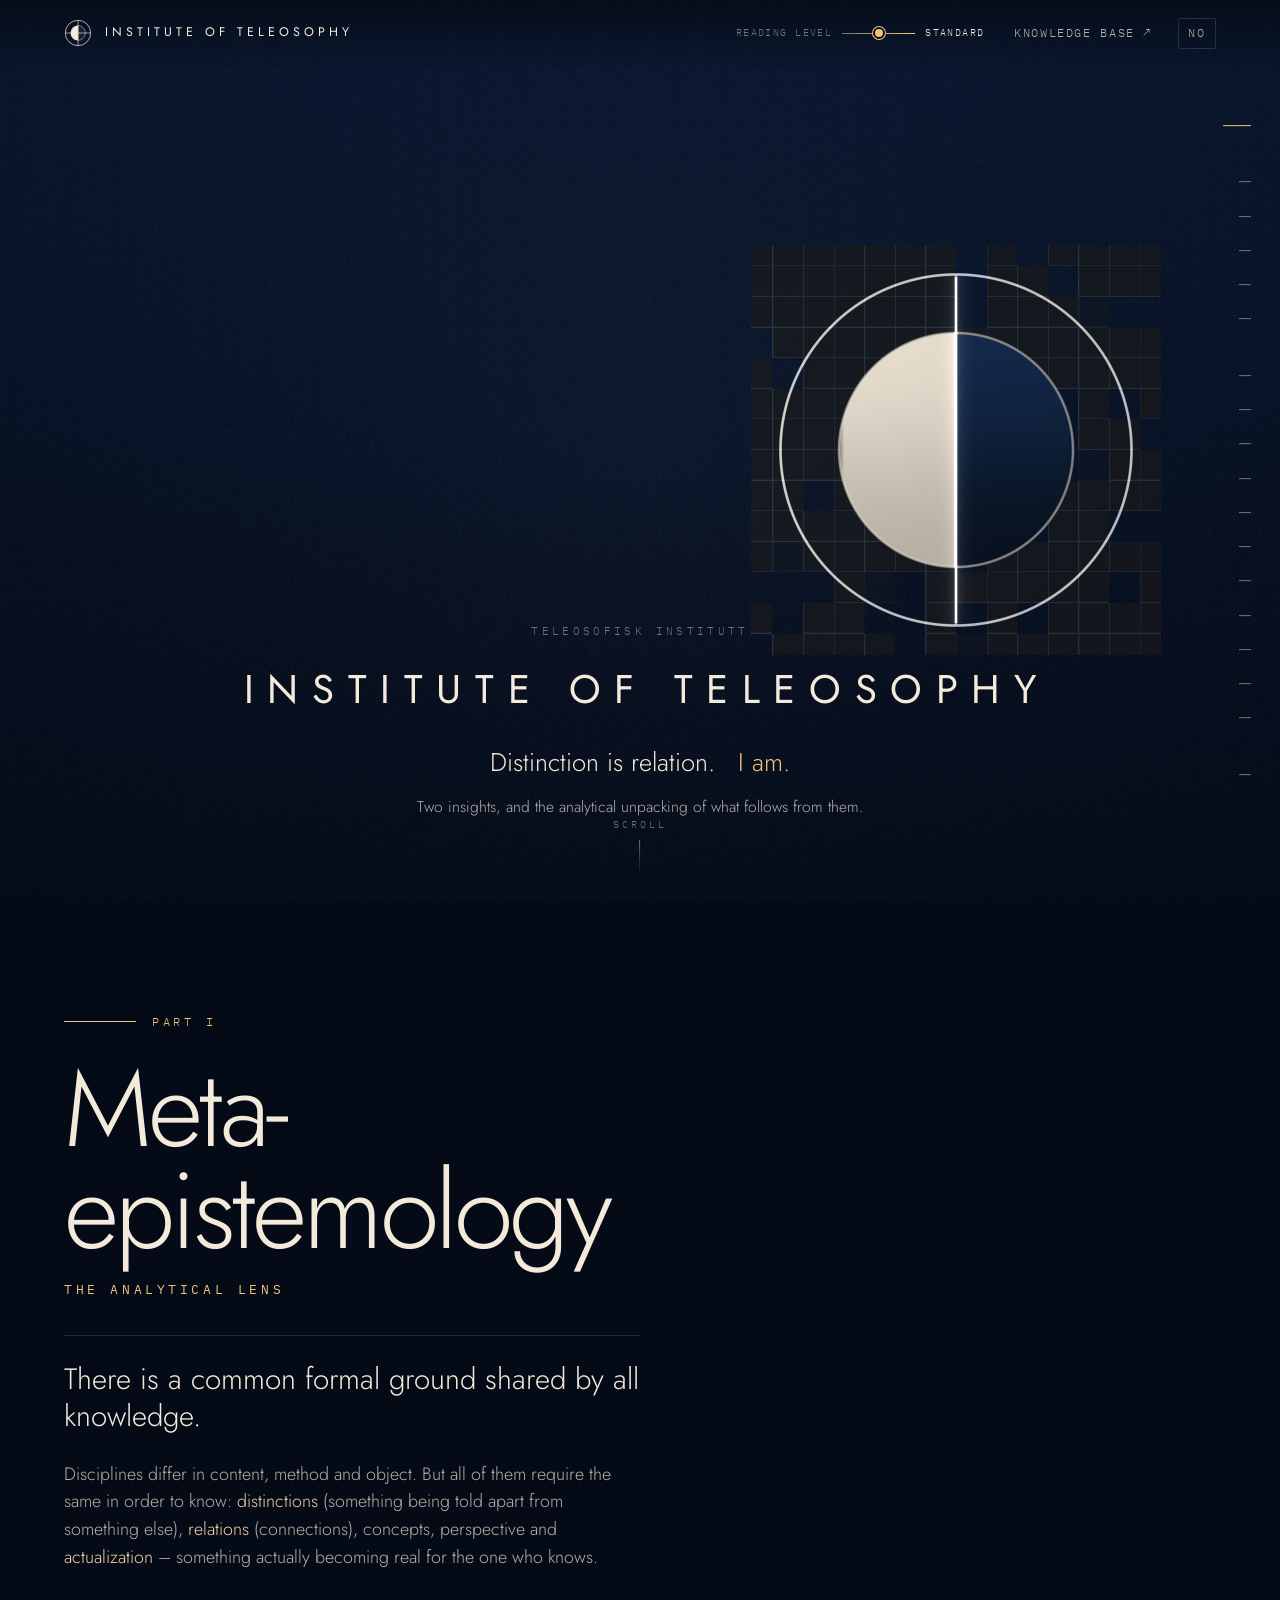
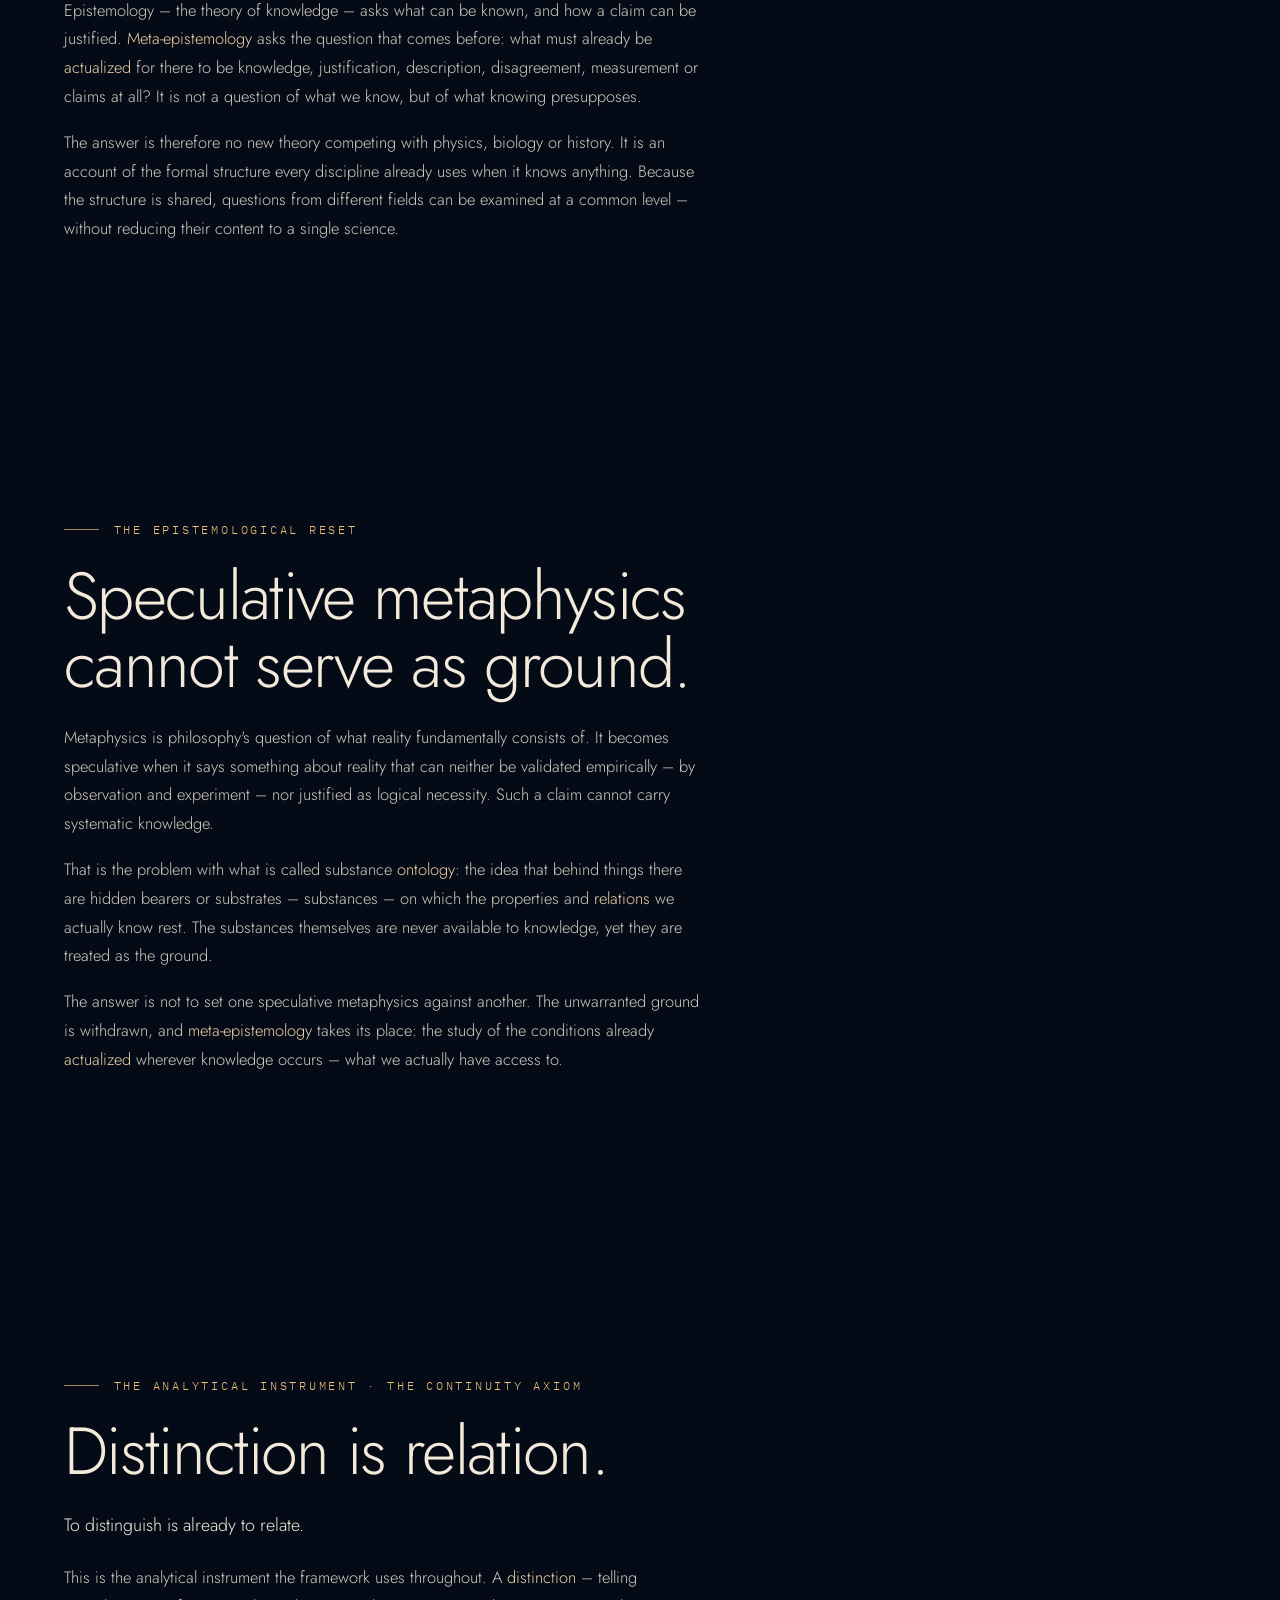
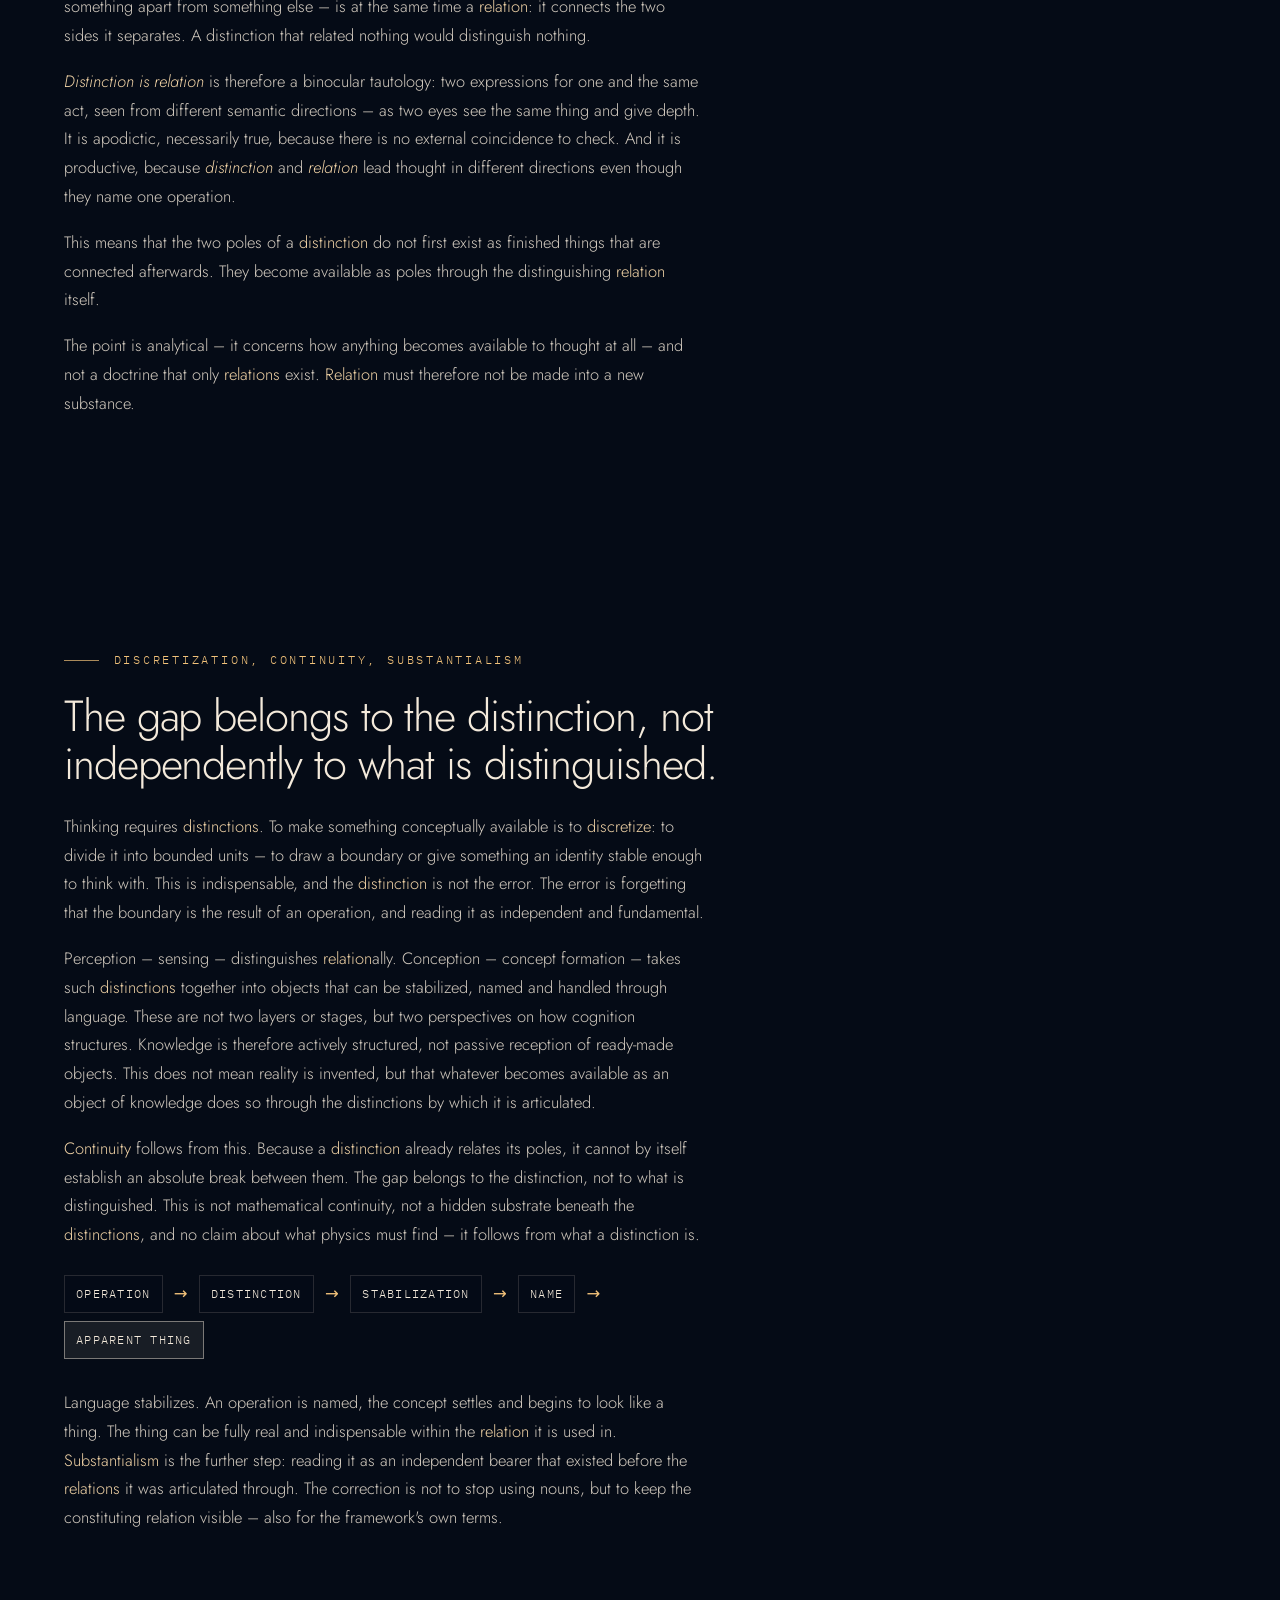
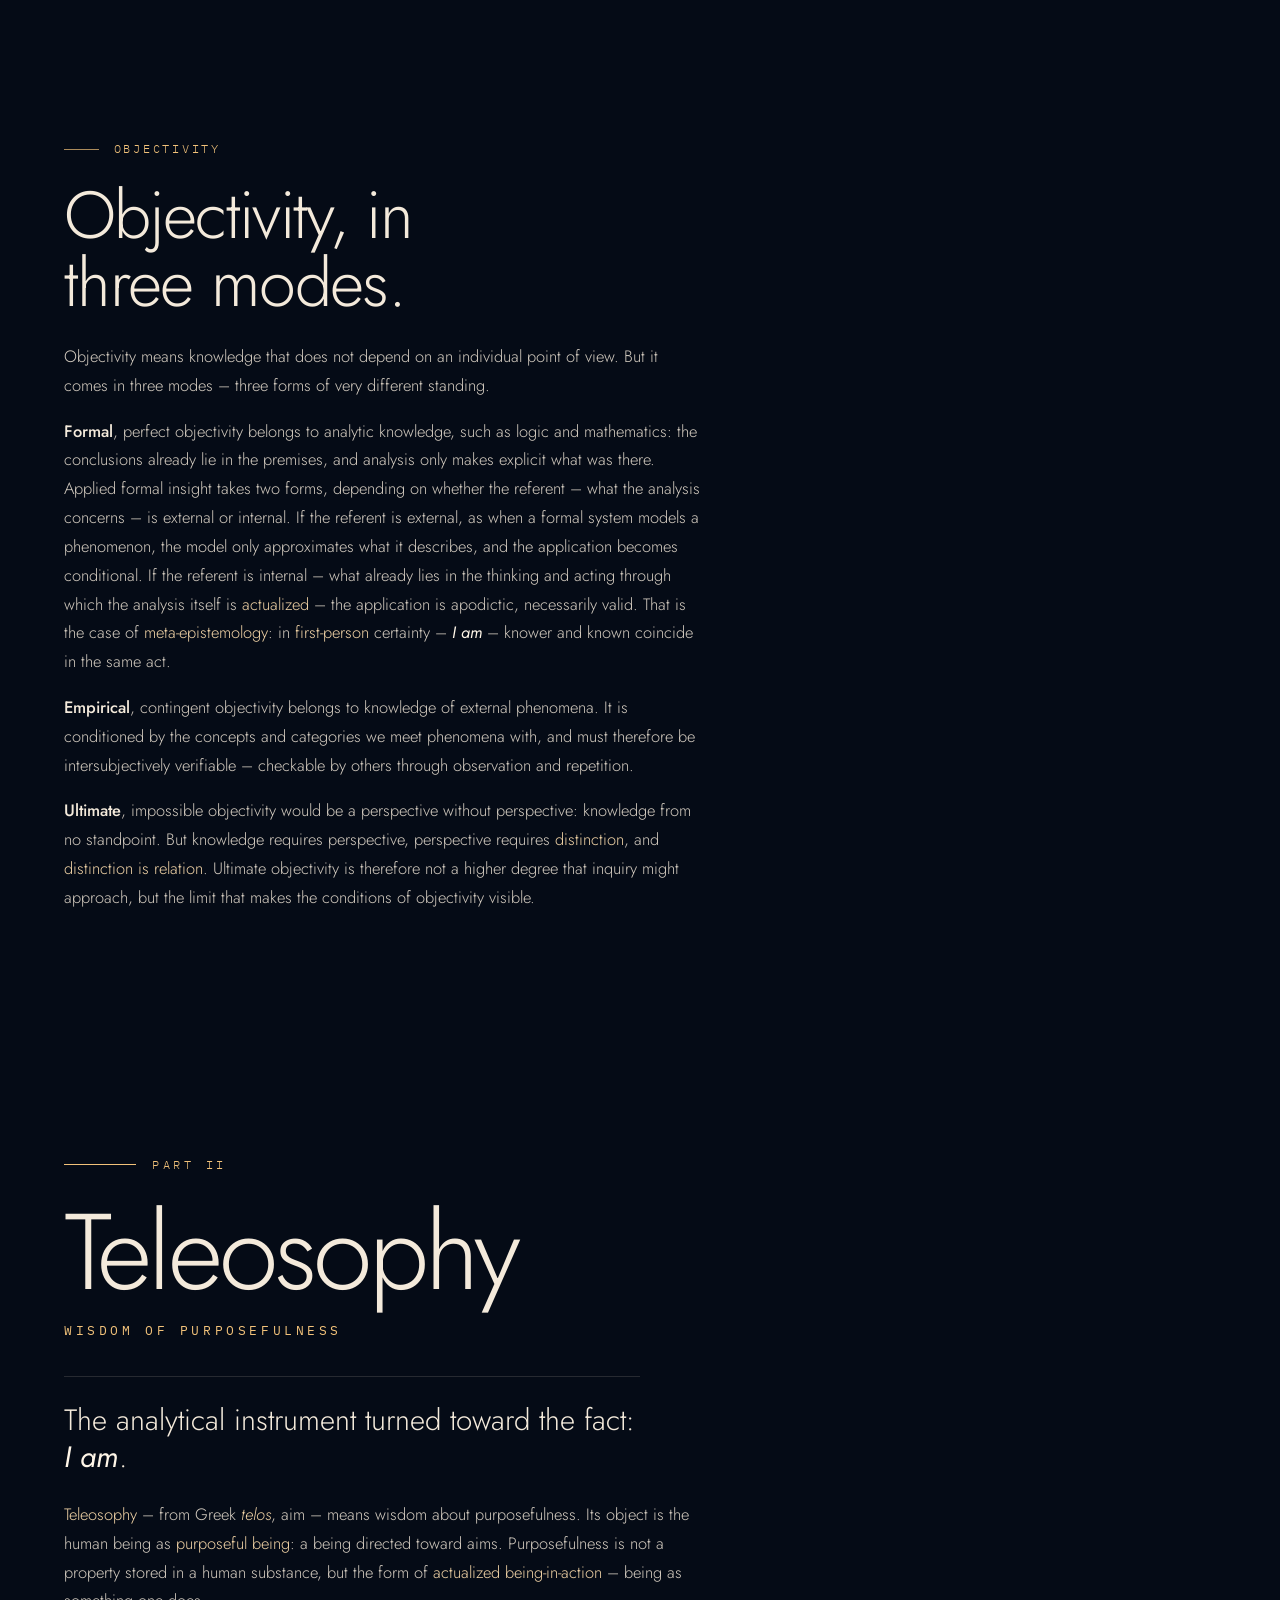
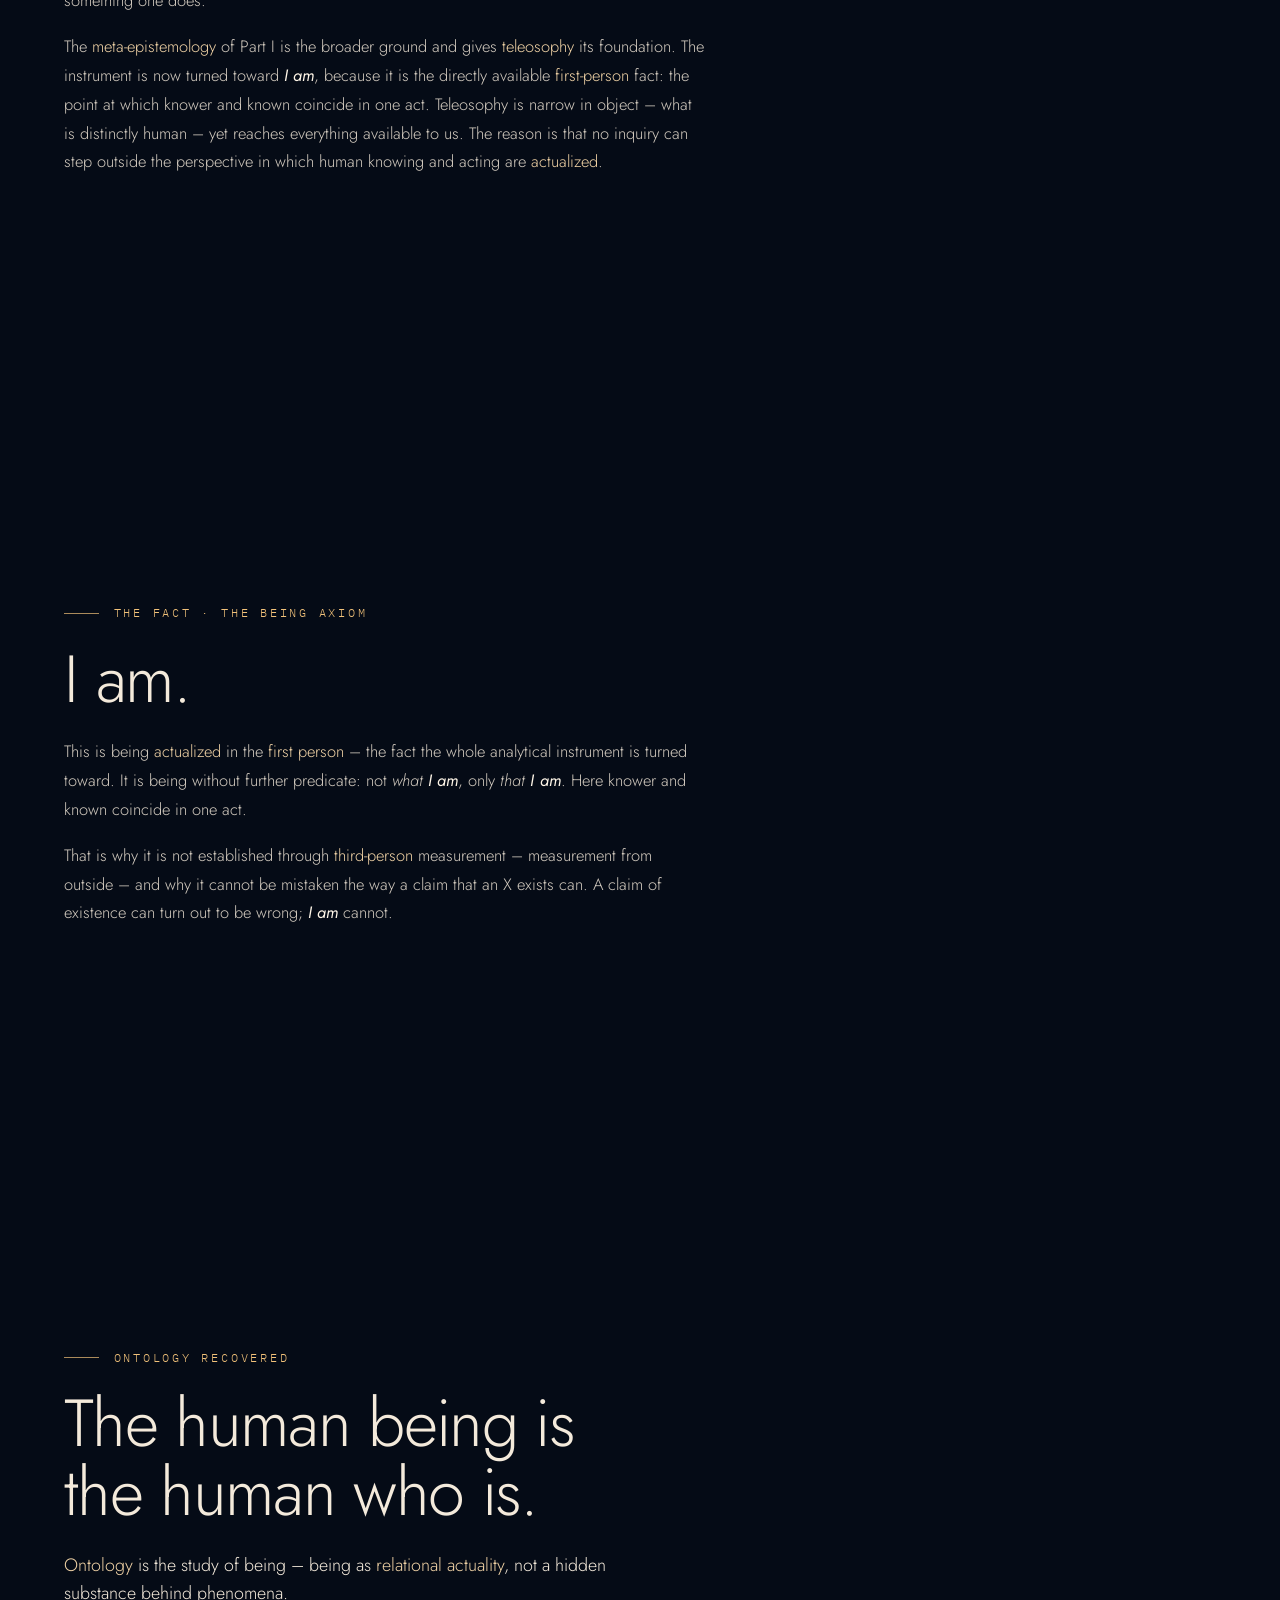
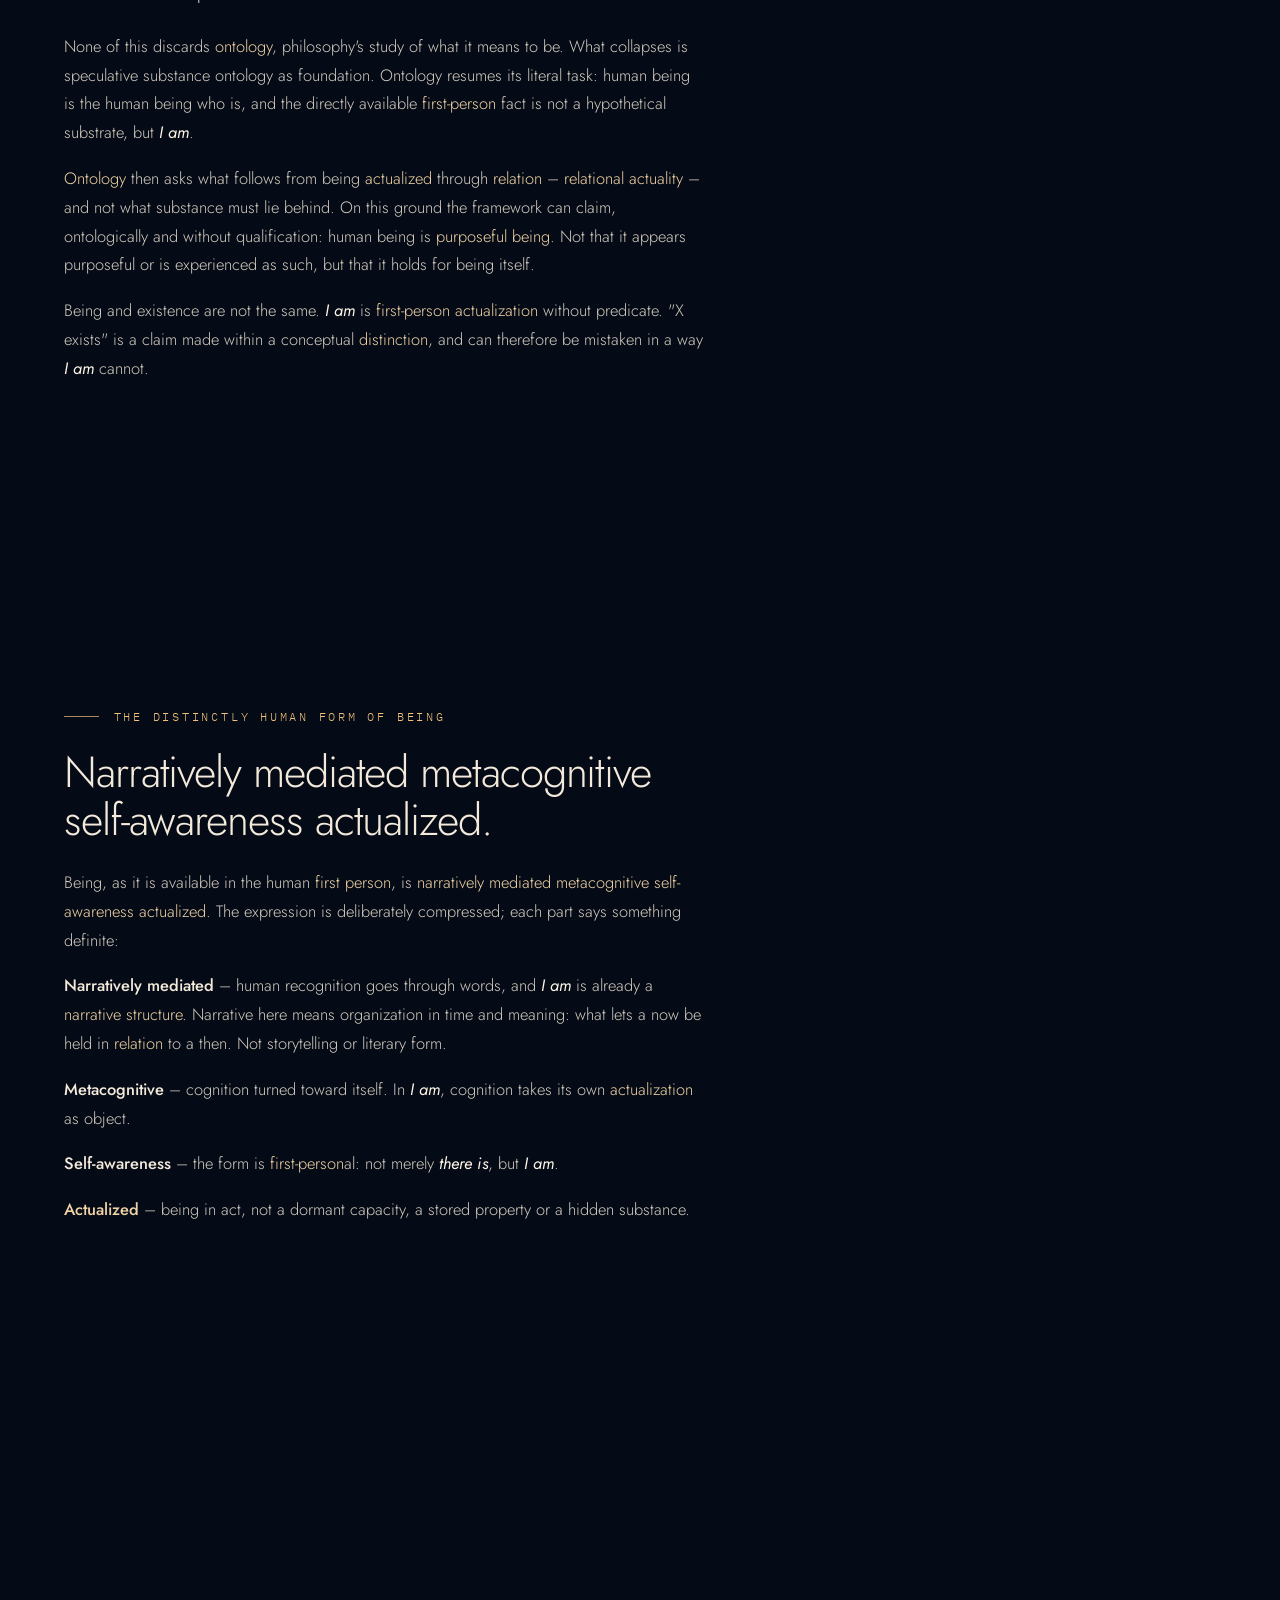
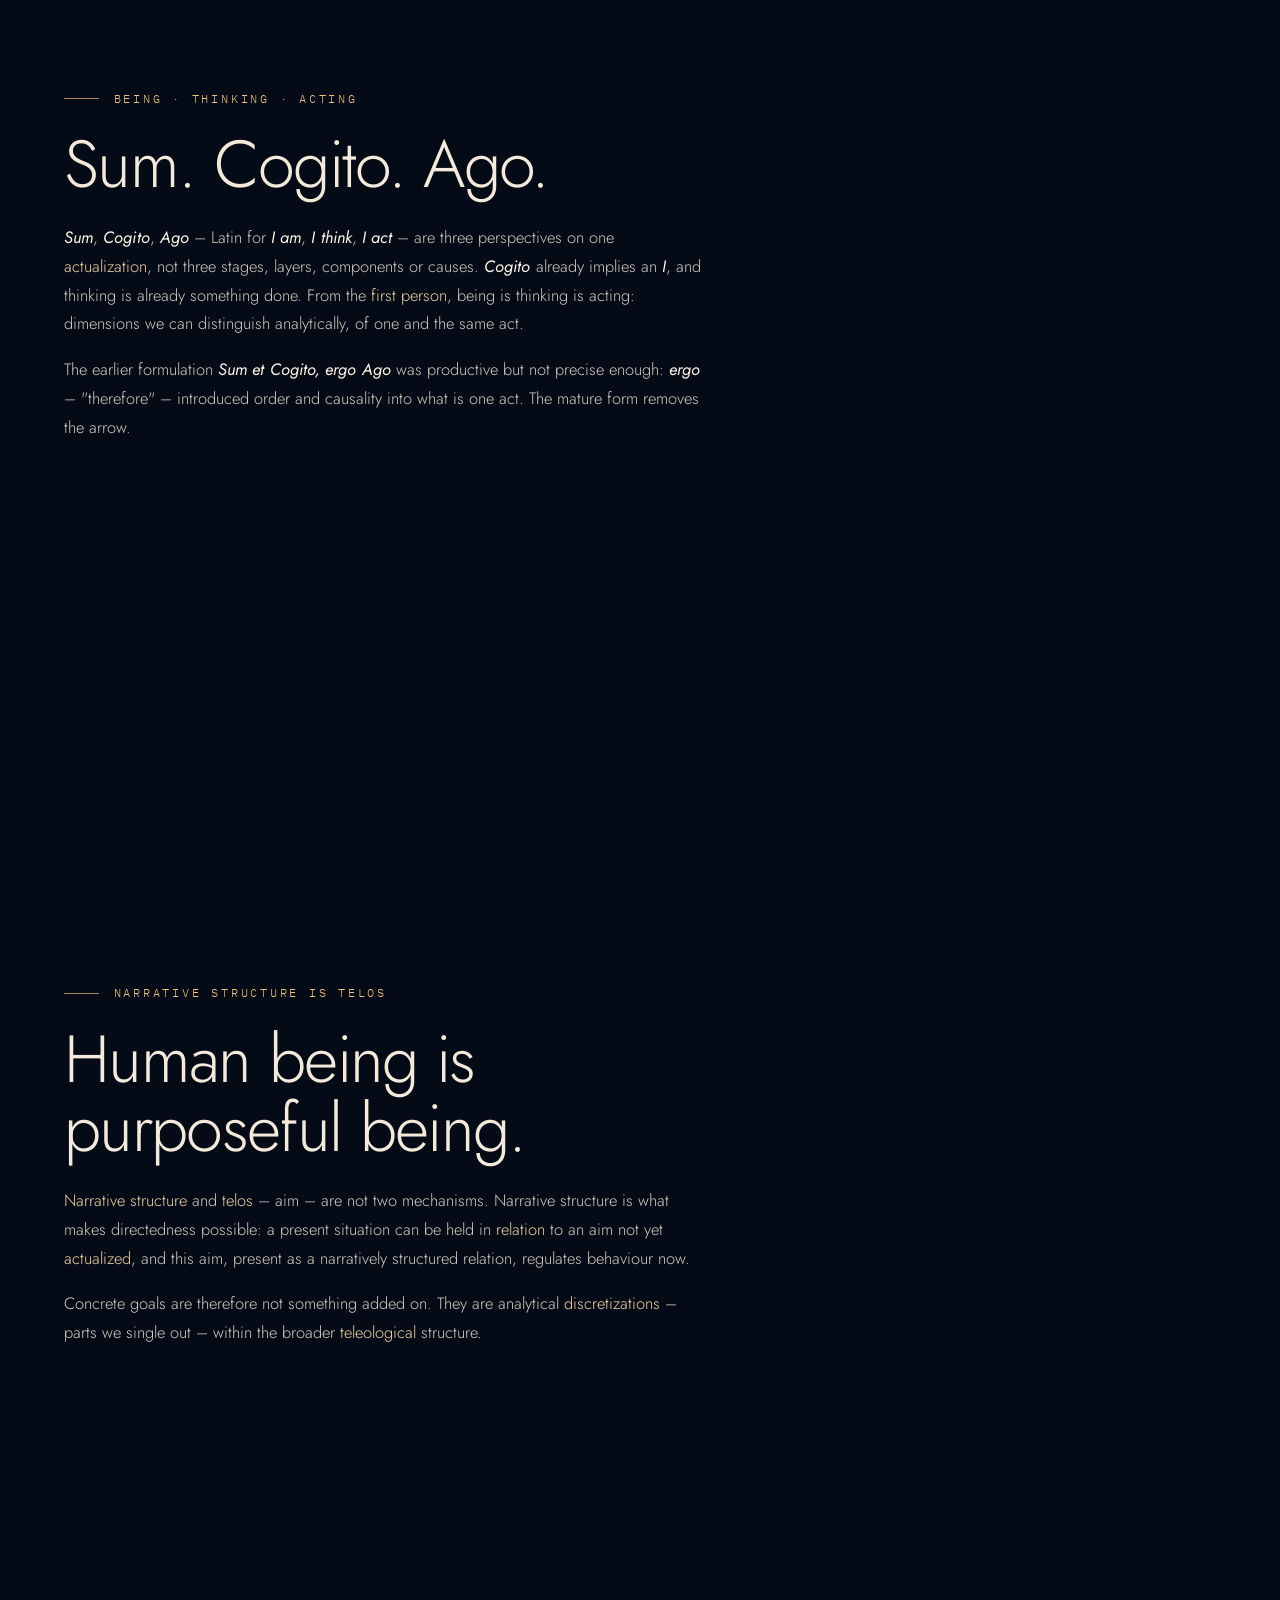
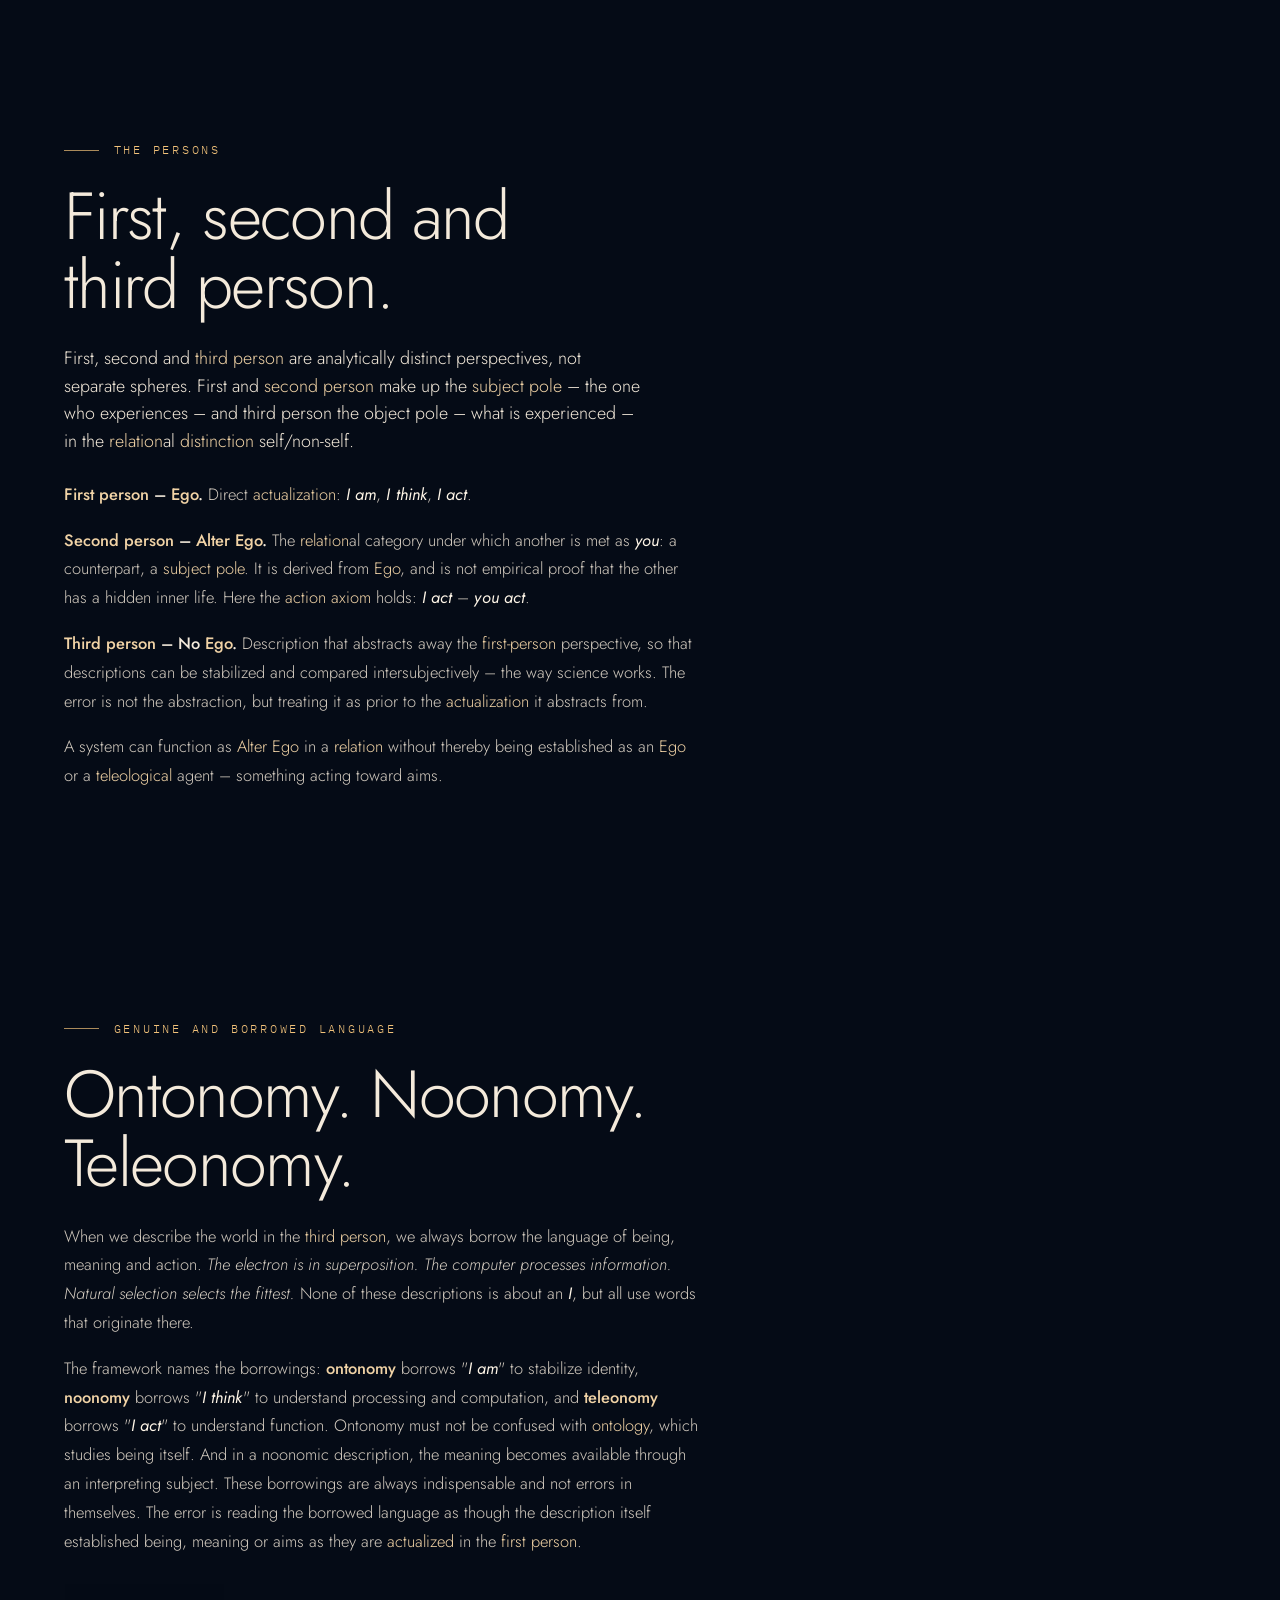
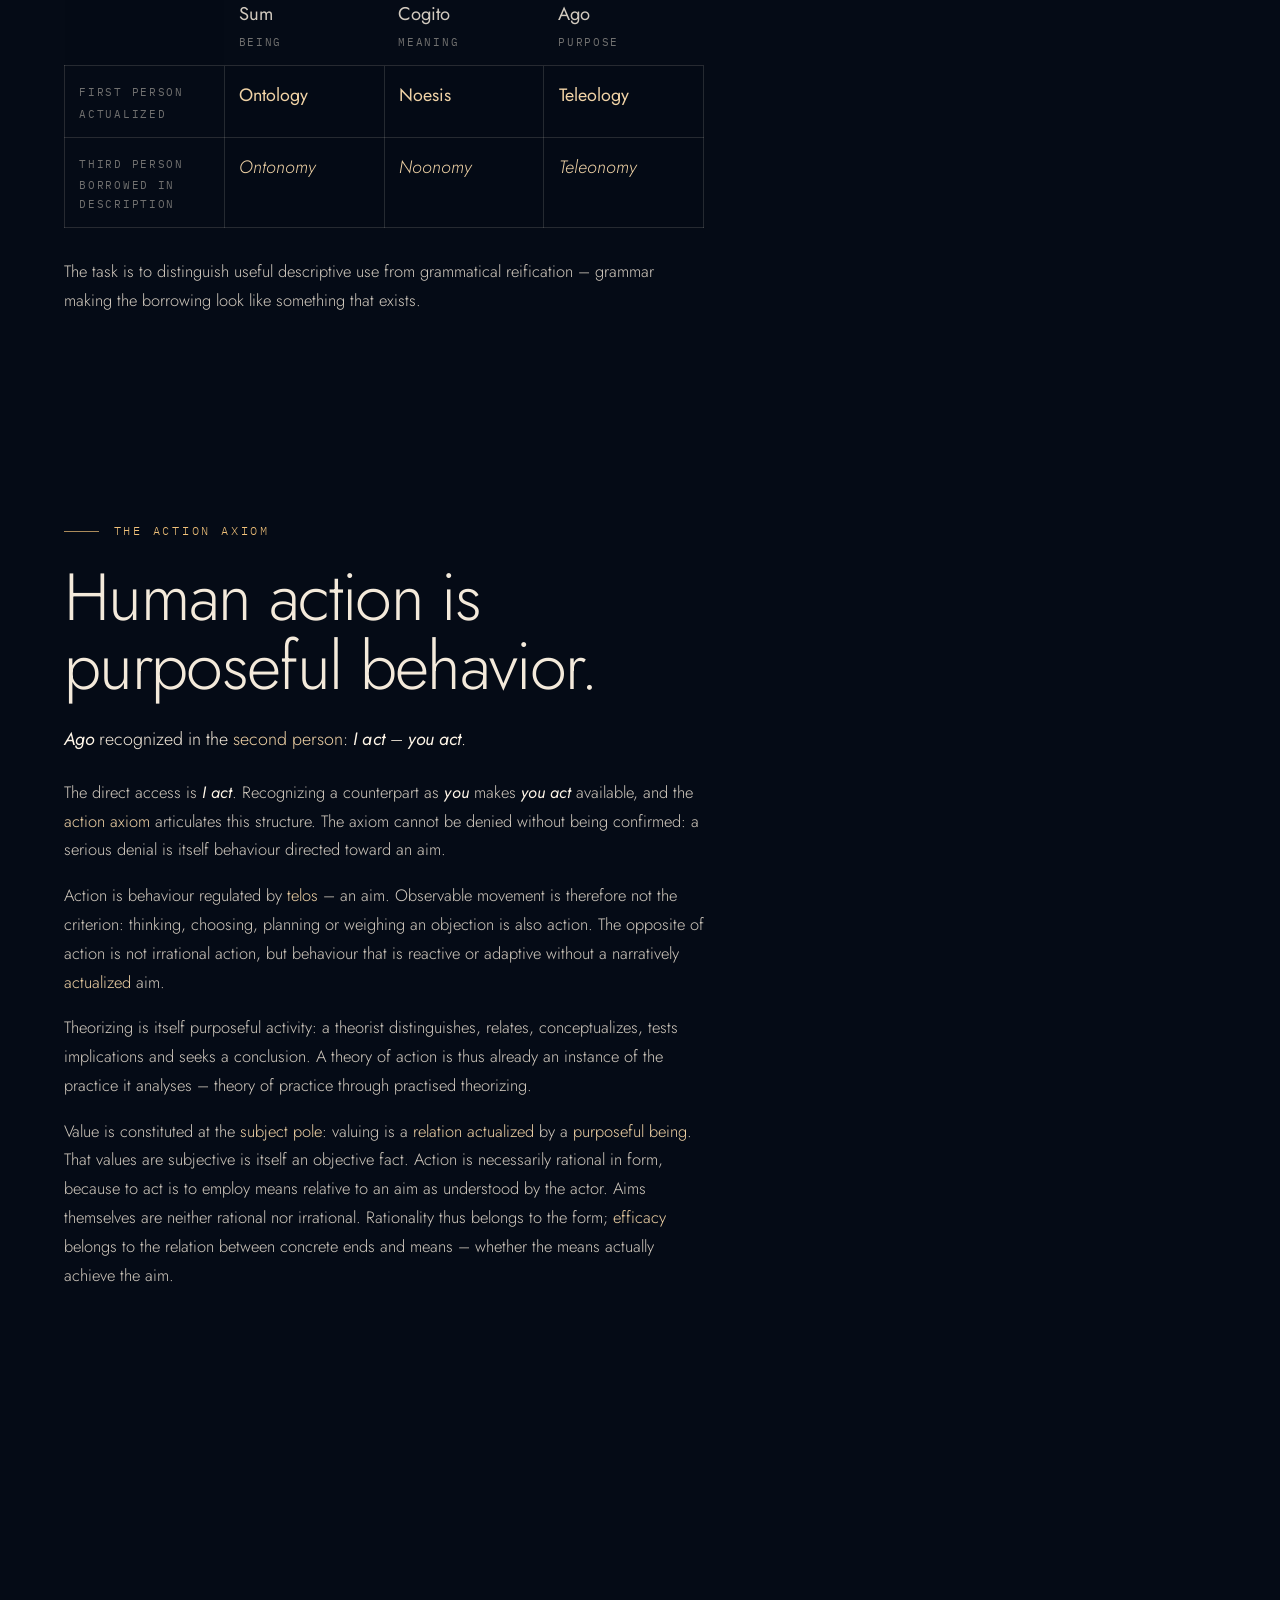
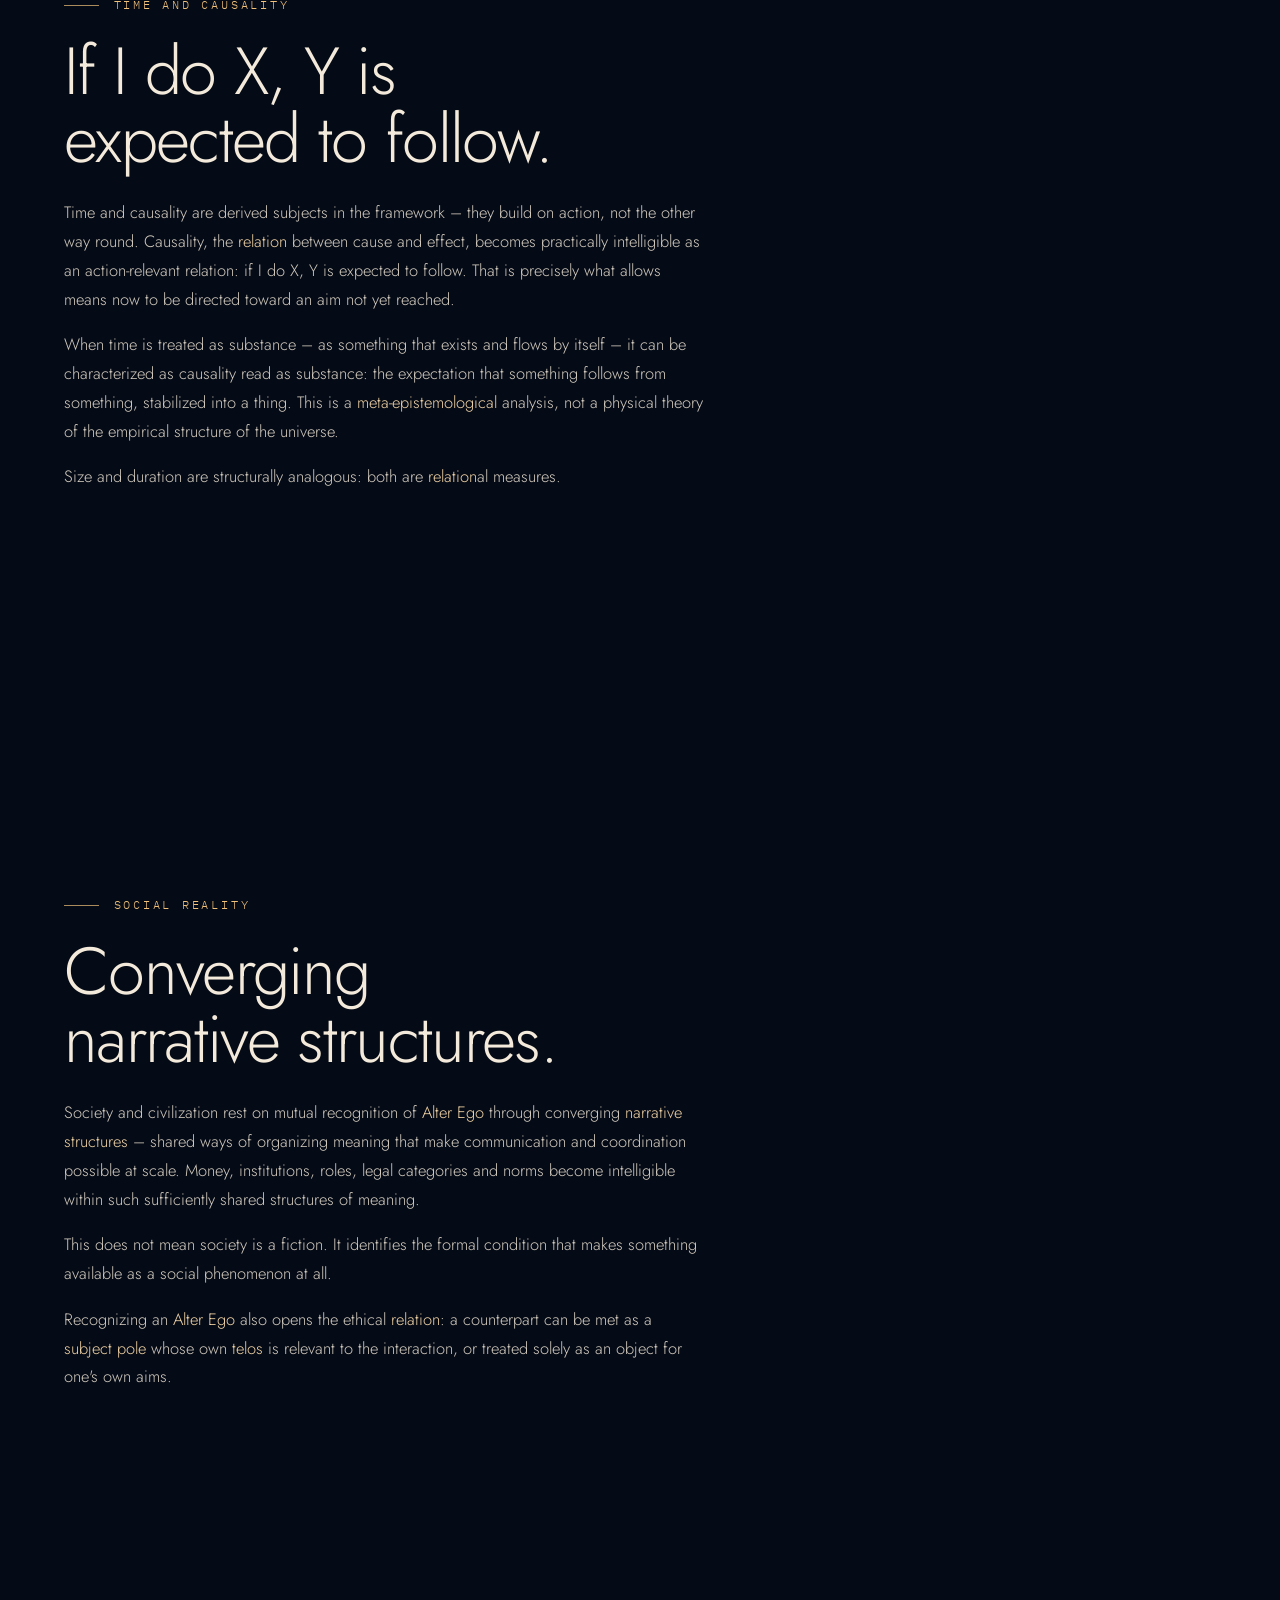
==== public/index.html @ f9a54b9c "Remove wheel stepping between sections: ordinary scrolling everywhere; rail navigation unchanged Co-" ====
<!DOCTYPE html>

<html data-level="2" lang="en">
<head>
<meta charset="utf-8"/>
<meta content="width=device-width, initial-scale=1.0, viewport-fit=cover" name="viewport"/>
<title>Institute of Teleosophy — formal meta-epistemology</title>
<meta content="The Institute of Teleosophy is a registered Norwegian non-profit working in formal meta-epistemology: the study of what must already be actualized for there to be knowledge, justification or a claim at all." name="description"/>
<meta content="#050b16" name="theme-color"/>
<link href="https://instituteofteleosophy.org/" rel="canonical"/>
<link href="favicon.ico" rel="icon" sizes="48x48"/>
<link href="images/mark.svg" rel="icon" type="image/svg+xml"/>
<link href="images/favicon-32.png" rel="icon" sizes="32x32" type="image/png"/>
<link href="images/apple-touch-icon.png" rel="apple-touch-icon"/>
<link href="site.webmanifest" rel="manifest"/>
<meta content="website" property="og:type"/>
<meta content="Institute of Teleosophy" property="og:site_name"/>
<meta content="Institute of Teleosophy — formal meta-epistemology" property="og:title"/>
<meta content="The Institute of Teleosophy is a registered Norwegian non-profit working in formal meta-epistemology: the study of what must already be actualized for there to be knowledge, justification or a claim at all." property="og:description"/>
<meta content="https://instituteofteleosophy.org/" property="og:url"/>
<meta content="https://instituteofteleosophy.org/images/og.jpg" property="og:image"/>
<meta content="image/jpeg" property="og:image:type"/>
<meta content="1200" property="og:image:width"/>
<meta content="630" property="og:image:height"/>
<meta content="The mark of the Institute of Teleosophy — a circle divided by one stroke, cream and navy — centred on the sun at the horizon." property="og:image:alt"/>
<meta content="en_US" property="og:locale"/>
<meta content="nb_NO" property="og:locale:alternate"/>
<meta content="summary_large_image" name="twitter:card"/>
<meta content="Institute of Teleosophy — formal meta-epistemology" name="twitter:title"/>
<meta content="The Institute of Teleosophy is a registered Norwegian non-profit working in formal meta-epistemology: the study of what must already be actualized for there to be knowledge, justification or a claim at all." name="twitter:description"/>
<meta content="https://instituteofteleosophy.org/images/og.jpg" name="twitter:image"/>
<link href="https://instituteofteleosophy.org/" hreflang="en" rel="alternate"/>
<link href="https://teleosofiskinstitutt.no/" hreflang="no" rel="alternate"/>
<link href="https://instituteofteleosophy.org/" hreflang="x-default" rel="alternate"/>
<link href="https://fonts.googleapis.com" rel="preconnect"/>
<link crossorigin="" href="https://fonts.gstatic.com" rel="preconnect"/>
<link href="https://fonts.googleapis.com/css2?family=IBM+Plex+Mono:wght@400&amp;family=Jost:ital,wght@0,300;0,400;0,500;1,300;1,400&amp;display=swap" rel="stylesheet"/>
<link href="styles.css?v=e302a9c914" rel="stylesheet"/>
<script>document.documentElement.className += " js"; try { var lv = localStorage.getItem("level"); if (lv === "1" || lv === "2" || lv === "3") document.documentElement.setAttribute("data-level", lv); } catch (e) {} setTimeout(function () { if (!window.fieldReady) document.documentElement.className = document.documentElement.className.replace(" js", ""); }, 4000);</script>
<script data-domains="instituteofteleosophy.org,teleosofiskinstitutt.no" data-website-id="b97d4ee5-205d-4a35-af86-c001f4d36a56" defer="" src="https://cloud.umami.is/script.js"></script>
</head>
<body>
<a class="skip" href="#meta-epistemology">Skip to content</a>
<canvas aria-hidden="true" id="field"></canvas>
<div aria-hidden="true" class="band-fade"></div>
<div aria-hidden="true" class="veil"></div>
<header class="bar">
<a aria-label="Institute of Teleosophy" class="brand" href="/">
<img alt="" height="28" src="images/mark.svg" width="28"/>
<span>Institute of Teleosophy</span>
</a>
<p aria-hidden="true" class="partbar"><span data-p="1"><b>I</b>Meta-epistemology</span><span data-p="2"><b>II</b>Teleosophy</span></p>
<nav aria-label="Site" class="bar-links">
<label class="level" title="Reading level"><span class="level-label">Reading level</span><input aria-label="Reading level" data-names="Simple|Standard|Technical" max="3" min="1" step="1" type="range" value="2"/><span aria-hidden="true" class="level-name">Standard</span></label>
<a class="kb" href="https://meta-epistemology.org">Knowledge base <span aria-hidden="true">↗</span></a>
<a class="lang" href="https://teleosofiskinstitutt.no/" hreflang="no" lang="no" title="Norsk">NO</a>
</nav>
</header>
<nav aria-label="Sections" class="rail">
<ol>
<li><a data-i="0" href="#top"><span class="tick"></span><span class="rail-label">Institute of Teleosophy</span></a></li>
<li class="gap"><a data-i="1" href="#meta-epistemology"><span class="tick"></span><span class="rail-label">Meta-epistemology</span></a></li>
<li><a data-i="2" href="#metaphysics"><span class="tick"></span><span class="rail-label">Speculative metaphysics</span></a></li>
<li><a data-i="3" href="#distinction"><span class="tick"></span><span class="rail-label">Distinction is relation</span></a></li>
<li><a data-i="4" href="#discretization"><span class="tick"></span><span class="rail-label">Discretization and substantialism</span></a></li>
<li><a data-i="5" href="#objectivity"><span class="tick"></span><span class="rail-label">Objectivity</span></a></li>
<li class="gap"><a data-i="6" href="#teleosophy"><span class="tick"></span><span class="rail-label">Teleosophy</span></a></li>
<li><a data-i="7" href="#i-am"><span class="tick"></span><span class="rail-label">I am</span></a></li>
<li><a data-i="8" href="#ontology"><span class="tick"></span><span class="rail-label">Ontology recovered</span></a></li>
<li><a data-i="9" href="#human-form"><span class="tick"></span><span class="rail-label">Self-awareness actualized</span></a></li>
<li><a data-i="10" href="#sum-cogito-ago"><span class="tick"></span><span class="rail-label">Sum, Cogito, Ago</span></a></li>
<li><a data-i="11" href="#purposeful-being"><span class="tick"></span><span class="rail-label">Purposeful being</span></a></li>
<li><a data-i="12" href="#persons"><span class="tick"></span><span class="rail-label">The persons</span></a></li>
<li><a data-i="13" href="#borrowed-language"><span class="tick"></span><span class="rail-label">Ontonomy, noonomy, teleonomy</span></a></li>
<li><a data-i="14" href="#action"><span class="tick"></span><span class="rail-label">The action axiom</span></a></li>
<li><a data-i="15" href="#time-causality"><span class="tick"></span><span class="rail-label">Time and causality</span></a></li>
<li><a data-i="16" href="#social"><span class="tick"></span><span class="rail-label">Social reality</span></a></li>
<li class="gap"><a data-i="17" href="#institute"><span class="tick"></span><span class="rail-label">The Institute</span></a></li>
</ol>
</nav>
<main>
<section aria-labelledby="h-top" class="stage hero" data-part="0" data-stage="0" id="top">
<div class="hero-inner">
<p class="hero-kicker">Teleosofisk Institutt</p>
<h1 id="h-top">Institute of Teleosophy</h1>
<p class="hero-axioms"><span>Distinction is relation.</span> <span>I am.</span></p>
<p class="hero-sub">Two insights, and the analytical unpacking of what follows from them.</p>
</div>
<a class="scroll-cue" href="#meta-epistemology"><span>Scroll</span><i aria-hidden="true"></i></a>
</section>
<section aria-labelledby="h-meta-epistemology" class="stage chapter" data-fig="1" data-part="1" data-stage="1" id="meta-epistemology">
<div class="stage-inner">
<p class="chapter-num">Part I</p>
<h2 class="chapter-title" id="h-meta-epistemology">Meta-epistemology<span class="chapter-sub">The analytical lens</span></h2>
<p class="chapter-statement hl">There is a common formal ground shared by all knowledge.</p>
<p class="lead hl" data-lv="1">Physics, biology, history and every other field study different things with different methods. But in every field, knowing something requires the same: telling things apart, seeing how they connect, putting them into words, seeing them from a standpoint – and something actually becoming real for the one who knows.</p>
<div class="body prose hl" data-lv="1">
<p>Philosophy has its own field for questions about knowledge: the study of knowledge, or epistemology. It asks what we can know, and how we can justify what we claim. Here a question is asked that comes even earlier: what must already be made real for there to be any knowledge, justification, description, disagreement, measurement or claim at all? It is the question of the preconditions of knowledge. "Meta" here means what lies before – hence the name <span class="t">meta-epistemology</span>.</p>
<p>The answer is not a new theory competing with physics, biology or history. It is a description of the form every field already uses when it knows anything. That is why questions from very different fields can be examined on the same ground, without turning everything into one field.</p>
</div>
<p class="lead hl" data-lv="2">Disciplines differ in content, method and object. But all of them require the same in order to know: <span class="t">distinctions</span> (something being told apart from something else), <span class="t">relations</span> (connections), concepts, perspective and <span class="t">actualization</span> – something actually becoming real for the one who knows.</p>
<div class="body prose hl" data-lv="2">
<p>Epistemology – the theory of knowledge – asks what can be known, and how a claim can be justified. <span class="t">Meta-epistemology</span> asks the question that comes before: what must already be <span class="t">actualized</span> for there to be knowledge, justification, description, disagreement, measurement or claims at all? It is not a question of what we know, but of what knowing presupposes.</p>
<p>The answer is therefore no new theory competing with physics, biology or history. It is an account of the formal structure every discipline already uses when it knows anything. Because the structure is shared, questions from different fields can be examined at a common level – without reducing their content to a single science.</p>
</div>
<p class="lead hl" data-lv="3">Disciplines differ in content, method and object. They do not differ in whether knowing requires <span class="t">distinctions</span>, <span class="t">relations</span>, conceptual articulation, perspective and <span class="t">actualization</span>.</p>
<div class="body prose hl" data-lv="3">
<p>Epistemology asks what can be known and how a claim can be justified.
    <span class="t">Meta-epistemology</span> asks the prior question: what must already be <span class="t">actualized</span> for there to be
    knowledge, justification, description, disagreement, measurement or a claim at all.</p>
</div>
<details class="more" data-lv="3">
<summary><span class="more-open">Read more</span><span class="more-close">Close</span><span aria-hidden="true" class="more-icon"></span></summary>
<div class="prose hl">
<p>The answer is not another theory competing with physics, biology or history.
    It is a statement of the formal epistemological structure those disciplines already employ
    whenever they know anything. This is also what makes a different kind of interdisciplinary work
    possible: questions from separate fields can be examined at a common epistemological level
    without reducing their empirical contents to one science. The shared ground is formal, not a
    mixture of subject matter.</p>
</div>
</details>
</div>
</section>
<section aria-labelledby="h-metaphysics" class="stage" data-fig="2" data-part="1" data-stage="2" id="metaphysics">
<div class="stage-inner">
<p class="label">The epistemological reset</p>
<h2 class="statement" id="h-metaphysics">Speculative metaphysics cannot serve as ground.</h2>
<div class="body prose hl" data-lv="1">
<p>Metaphysics is the part of philosophy that asks what reality really consists of – including behind what we can see and measure. Much metaphysics is speculative: it says something about how the world is, without any way of checking it.</p>
<p>We can know something in two ways: by observing and testing, as the natural sciences do, or by pure logic, as mathematics does. A claim that can be checked neither one way nor the other cannot carry knowledge.</p>
<p>That is exactly the problem with an old and widespread idea: that the world consists of hidden, finished things – substances – behind what we see, and that the properties and connections we actually know rest on them. No one can check such hidden things, yet they are treated as the foundation.</p>
<p>The answer is not to invent a new theory of what lies behind. The unchecked foundation is removed. Instead, we examine what we can actually know: the preconditions already made real whenever anyone knows anything.</p>
</div>
<div class="body prose hl" data-lv="2">
<p>Metaphysics is philosophy's question of what reality fundamentally consists of. It becomes speculative when it says something about reality that can neither be validated empirically – by observation and experiment – nor justified as logical necessity. Such a claim cannot carry systematic knowledge.</p>
<p>That is the problem with what is called substance <span class="t">ontology</span>: the idea that behind things there are hidden bearers or substrates – substances – on which the properties and <span class="t">relations</span> we actually know rest. The substances themselves are never available to knowledge, yet they are treated as the ground.</p>
<p>The answer is not to set one speculative metaphysics against another. The unwarranted ground is withdrawn, and <span class="t">meta-epistemology</span> takes its place: the study of the conditions already <span class="t">actualized</span> wherever knowledge occurs – what we actually have access to.</p>
</div>
<div class="body prose hl" data-lv="3">
<p>A claim that can neither be validated empirically nor anchored as pure logical
    necessity lacks the warrant required to carry systematic knowledge. This is the difficulty with
    <strong>speculative metaphysical substance <span class="t">ontology</span></strong>: it posits hidden bearers,
    substrates or independently subsisting things, and then treats them as the ground of the
    properties and <span class="t">relations</span> that are actually available to knowledge.</p>
<p>The response is not to answer one speculative metaphysics with another. The
    unwarranted ground is withdrawn, and formal <span class="t">meta-epistemology</span> takes its place: the study of the
    conditions already <span class="t">actualized</span> wherever knowledge occurs.</p>
</div>
</div>
</section>
<section aria-labelledby="h-distinction" class="stage" data-fig="3" data-part="1" data-stage="3" id="distinction">
<div class="stage-inner">
<p class="label">The analytical instrument · the continuity axiom</p>
<h2 class="statement" id="h-distinction">Distinction is relation.</h2>
<p class="lead hl" data-lv="1">To tell apart is already to connect.</p>
<div class="body prose hl" data-lv="1">
<p>All thinking begins with telling something apart from something else. But when you tell two things apart, you connect them at the same time: they are precisely what stands on either side of the same <span class="t">distinction</span>. A distinction that connected nothing would tell nothing apart.</p>
<p>The two sides do not first exist as finished things that are then linked; they become sides through the <span class="t">distinction</span> that connects them. "Above" makes no sense without "below".</p>
<p>The sentence "to tell apart is to connect" thus says the same thing twice, seen from two sides – rather like two eyes seeing the same thing and together giving depth. That is why it cannot be wrong: there is nothing outside it that has to match. And still it is useful, because "telling apart" and "connecting" lead our thinking in different directions.</p>
<p>This is a point about how we think and know, and that is why it is the framework's basic tool. It is not a claim that only connections exist. Connection must not be turned into a new "thing".</p>
</div>
<p class="lead hl" data-lv="2">To distinguish is already to relate.</p>
<div class="body prose hl" data-lv="2">
<p>This is the analytical instrument the framework uses throughout. A <span class="t">distinction</span> – telling something apart from something else – is at the same time a <span class="t">relation</span>: it connects the two sides it separates. A distinction that related nothing would distinguish nothing.</p>
<p><em><span class="t">Distinction is relation</span></em> is therefore a binocular tautology: two expressions for one and the same act, seen from different semantic directions – as two eyes see the same thing and give depth. It is apodictic, necessarily true, because there is no external coincidence to check. And it is productive, because <em><span class="t">distinction</span></em> and <em><span class="t">relation</span></em> lead thought in different directions even though they name one operation.</p>
<p>This means that the two poles of a <span class="t">distinction</span> do not first exist as finished things that are connected afterwards. They become available as poles through the distinguishing <span class="t">relation</span> itself.</p>
<p>The point is analytical – it concerns how anything becomes available to thought at all – and not a doctrine that only <span class="t">relations</span> exist. <span class="t">Relation</span> must therefore not be made into a new substance.</p>
</div>
<p class="lead hl" data-lv="3">To distinguish is already to relate.</p>
<div class="body prose hl" data-lv="3">
<p>The analytical instrument. To distinguish is already to relate: a <span class="t">distinction</span> that
        related nothing would not distinguish. The two poles of a distinction are not first
        available as finished things and only afterwards connected — they become available as poles
        through the distinguishing <span class="t">relation</span> itself. This is an analytical point, not the doctrine
        that only <span class="t">relations</span> exist. Relation must not be installed as a new substance.</p>
<p><em><span class="t">Distinction is relation</span></em> is a binocular tautology: two expressions articulating one act from different semantic directions. It is apodictic because there is no external coincidence to verify, and productive because <em><span class="t">distinction</span></em> and <em><span class="t">relation</span></em> carry different conceptual implications even though they name one operation.</p>
</div>
</div>
</section>
<section aria-labelledby="h-discretization" class="stage" data-fig="4" data-part="1" data-stage="4" id="discretization">
<div class="stage-inner">
<p class="label">Discretization, continuity, substantialism</p>
<h2 class="statement statement-sm" id="h-discretization">The gap belongs to the distinction, not independently to what is distinguished.</h2>
<div class="body prose hl" data-lv="1">
<p>To think, we must tell apart. Making something thinkable means dividing it into bounded parts: drawing a boundary, or giving something an identity stable enough to think with. That is necessary, and telling apart is not the mistake. The mistake is forgetting that the boundary was drawn, and believing it existed by itself.</p>
<p>Already when we sense, we tell apart – sound from silence, light from shadow. When we form concepts, we gather such <span class="t">distinctions</span> into things we can hold on to, name and think with by means of language. These are not two steps or two layers, but two sides of the same work. Knowing is therefore not receiving finished things. That does not mean we invent the world, but that everything we can know about becomes available through the distinctions we make.</p>
<p>Because a <span class="t">distinction</span> always connects its sides, the distinction alone can never create a complete break between them. The gap belongs to the distinction, not to the things in themselves. This says nothing about mathematics or about what physics will find; it says something about what a distinction is.</p>
<p aria-label="operation → distinction → stabilization → name → apparent thing" class="chain"><span>operation</span><span aria-hidden="true" class="arrow">→</span><span>distinction</span><span aria-hidden="true" class="arrow">→</span><span>stabilization</span><span aria-hidden="true" class="arrow">→</span><span>name</span><span aria-hidden="true" class="arrow">→</span><span>apparent thing</span></p>
<p>Language makes things fixed. It begins with something we do: we single something out. Then it gets a name, the name settles, and after a while it looks like a thing that was always there. The thing can be fully real and useful where it is used. The mistake is believing it existed before and independently of the connections it was singled out through. In philosophy that mistake has a name: <span class="t">substantialism</span>, the idea that the world consists of finished things. The remedy is not to stop using nouns, but to remember the connection they came from – also for the framework's own words.</p>
</div>
<div class="body prose hl" data-lv="2">
<p>Thinking requires <span class="t">distinctions</span>. To make something conceptually available is to <span class="t">discretize</span>: to divide it into bounded units – to draw a boundary or give something an identity stable enough to think with. This is indispensable, and the <span class="t">distinction</span> is not the error. The error is forgetting that the boundary is the result of an operation, and reading it as independent and fundamental.</p>
<p>Perception – sensing – distinguishes <span class="t">relation</span>ally. Conception – concept formation – takes such <span class="t">distinctions</span> together into objects that can be stabilized, named and handled through language. These are not two layers or stages, but two perspectives on how cognition structures. Knowledge is therefore actively structured, not passive reception of ready-made objects. This does not mean reality is invented, but that whatever becomes available as an object of knowledge does so through the distinctions by which it is articulated.</p>
<p><span class="t">Continuity</span> follows from this. Because a <span class="t">distinction</span> already relates its poles, it cannot by itself establish an absolute break between them. The gap belongs to the distinction, not to what is distinguished. This is not mathematical continuity, not a hidden substrate beneath the <span class="t">distinctions</span>, and no claim about what physics must find – it follows from what a distinction is.</p>
<p aria-label="operation → distinction → stabilization → name → apparent thing" class="chain"><span>operation</span><span aria-hidden="true" class="arrow">→</span><span>distinction</span><span aria-hidden="true" class="arrow">→</span><span>stabilization</span><span aria-hidden="true" class="arrow">→</span><span>name</span><span aria-hidden="true" class="arrow">→</span><span>apparent thing</span></p>
<p>Language stabilizes. An operation is named, the concept settles and begins to look like a thing. The thing can be fully real and indispensable within the <span class="t">relation</span> it is used in. <span class="t">Substantialism</span> is the further step: reading it as an independent bearer that existed before the <span class="t">relations</span> it was articulated through. The correction is not to stop using nouns, but to keep the constituting relation visible – also for the framework's own terms.</p>
</div>
<div class="body prose hl" data-lv="3">
<p>Thought requires <span class="t">distinctions</span>. To make something conceptually available is to
    <strong><span class="t">discretize</span></strong>: to articulate a boundary, identity or unit stable enough to think
    with. This is indispensable, and drawing the <span class="t">distinction</span> is not the error. The error is
    forgetting the operation by which the distinction was made, and reading the stabilized boundary
    as independently fundamental.</p>
<p>Perception distinguishes <span class="t">relation</span>ally. Conception takes relational <span class="t">distinctions</span> together into objects that can be stabilized, named and manipulated through internalized language. Perception and conception are not two metaphysical substances, layers or chronological stages, but analytical perspectives on cognitive structuring. Direct perceptual <span class="t">distinction</span> does not require an explicit verbal narrative first; human conceptual recognition and metacognitive self-awareness are narratively mediated.</p><p>Knowing is therefore not passive reception of ready-made objects. This does not mean that external reality is invented by the knower. It means that whatever becomes available as an object of knowledge is available through the <span class="t">relation</span>al <span class="t">distinctions</span> by which it is articulated.</p>
<p>Epistemological <span class="t">continuity</span> follows from the instrument. Because a <span class="t">distinction</span>
    already relates its poles, the distinction alone cannot establish an absolute break between
    them. This is not mathematical continuity, not a hidden continuous substrate beneath
    <span class="t">distinctions</span>, and not a claim about what physics must find. <strong>The gap belongs to the
    distinction, not independently to what is distinguished.</strong></p>
<p aria-label="operation → distinction → stabilization → name → apparent thing" class="chain"><span>operation</span><span aria-hidden="true" class="arrow">→</span><span>distinction</span><span aria-hidden="true" class="arrow">→</span><span>stabilization</span><span aria-hidden="true" class="arrow">→</span><span>name</span><span aria-hidden="true" class="arrow">→</span><span>apparent thing</span></p>
<p>Language stabilizes. An operation is nominalized, the concept settles, and the
    concept begins to look like a thing: operation, <span class="t">distinction</span>, stabilization, name, apparent
    thing. The named thing may be entirely real and functionally indispensable within the <span class="t">relation</span>
    in which it is used. <strong><span class="t">Substantialism</span></strong> is the further step of reading it as an
    independently fundamental bearer that existed prior to the <span class="t">relations</span> through which it was
    articulated.</p>
<p>The correction is not to stop using nouns. It is to keep the constituting
    <span class="t">relation</span> in view — including for the framework's own terms.</p>
</div>
</div>
</section>
<section aria-labelledby="h-objectivity" class="stage" data-fig="5" data-part="1" data-stage="5" id="objectivity">
<div class="stage-inner">
<p class="label">Objectivity</p>
<h2 class="statement" id="h-objectivity">Objectivity, in three modes.</h2>
<div class="body prose hl" data-lv="1">
<p>Being objective usually means seeing things as they are, regardless of who is looking. But objectivity comes in three forms, and they are very different.</p>
<p><strong>Formal</strong> objectivity is perfect. It belongs to pure logic and mathematics: the conclusion is already in the starting point, and analysis only makes it visible. When such insight is applied to something, there are two cases. Used to describe something outside us, the description can only come close to what it describes, and the certainty becomes conditional. Applied to what already lies in our own thinking and acting, the perfect certainty is kept – because in <em class="f">I am</em>, the one who knows and what is known are one and the same.</p>
<p><strong>Experiential</strong> objectivity is conditional. It belongs to knowledge of the world around us – what the natural sciences investigate – and depends on the concepts we meet the world with. That is why it must be checkable by others, through observation and repetition.</p>
<p><strong>Ultimate</strong> objectivity would be knowing something from no standpoint at all – seeing the world from nowhere. That is impossible. Knowing requires a standpoint, a standpoint requires telling apart, and to tell apart is to connect. This impossible limit shows what objectivity actually requires.</p>
</div>
<div class="body prose hl" data-lv="2">
<p>Objectivity means knowledge that does not depend on an individual point of view. But it comes in three modes – three forms of very different standing.</p>
<p><strong>Formal</strong>, perfect objectivity belongs to analytic knowledge, such as logic and mathematics: the conclusions already lie in the premises, and analysis only makes explicit what was there. Applied formal insight takes two forms, depending on whether the referent – what the analysis concerns – is external or internal. If the referent is external, as when a formal system models a phenomenon, the model only approximates what it describes, and the application becomes conditional. If the referent is internal – what already lies in the thinking and acting through which the analysis itself is <span class="t">actualized</span> – the application is apodictic, necessarily valid. That is the case of <span class="t">meta-epistemology</span>: in <span class="t">first-person</span> certainty – <em class="f">I am</em> – knower and known coincide in the same act.</p>
<p><strong>Empirical</strong>, contingent objectivity belongs to knowledge of external phenomena. It is conditioned by the concepts and categories we meet phenomena with, and must therefore be intersubjectively verifiable – checkable by others through observation and repetition.</p>
<p><strong>Ultimate</strong>, impossible objectivity would be a perspective without perspective: knowledge from no standpoint. But knowledge requires perspective, perspective requires <span class="t">distinction</span>, and <span class="t">distinction is relation</span>. Ultimate objectivity is therefore not a higher degree that inquiry might approach, but the limit that makes the conditions of objectivity visible.</p>
</div>
<div class="body prose hl" data-lv="3">
<div class="cards cards-3"><div class="card"><p class="card-k">Formal</p><p class="card-body">Formal, perfect objectivity belongs to analytical knowledge.</p></div><div class="card"><p class="card-k">Empirical</p><p class="card-body">Empirical, contingent objectivity belongs to knowledge of external phenomena.</p></div><div class="card"><p class="card-k">Ultimate</p><p class="card-body">Ultimate, impossible objectivity is the limiting concept of a perspectiveless perspective.</p></div></div>
</div>
<details class="more" data-lv="3">
<summary><span class="more-open">Read more</span><span class="more-close">Close</span><span aria-hidden="true" class="more-icon"></span></summary>
<div class="prose hl">
<p><strong>Formal, perfect objectivity</strong> belongs to analytical
    knowledge. Its conclusions are already implicit and latent in the premises; analysis makes
    explicit what was already contained within them. No new empirical content is added and no
    external referent is approximated. Applied formal insight takes two forms, depending on whether the referent is external or internal. When a formal system is used to model an external phenomenon, its axioms approximate that referent, and the application becomes conditional: it loses apodictic validity. <span class="t">Meta-epistemology</span>, by contrast, applies formal analysis to what is already implicit in the
    thinking and acting through which the analysis itself is <span class="t">actualized</span>. In
    <span class="t">first-person</span> certainty — <em class="f">I am</em> —
    knower and known coincide in the same act. The referent is therefore not external and is not
    approximated, so apodictic validity is retained in application.</p>
<p><strong>Empirical, contingent objectivity</strong> belongs to
    knowledge of external phenomena. Its objectivity is conditioned by the cognitive categories and
    conceptual frameworks through which phenomena become available to knowledge. Valid empirical
    knowledge must therefore be intersubjectively
    verifiable through observation and repetition. Without such validation, a claim is not empirical
    knowledge: it is either a formal proposition whose validity is analytical, or speculation about
    what lies beyond possible validation.</p>
<p><strong>Ultimate, impossible objectivity</strong> is the
    limiting concept of a perspectiveless perspective. It is epistemically impossible. Knowledge
    requires perspective; perspective requires <span class="t">distinction</span>; and
    <span class="t">distinction is relation</span>. There can
    therefore be no knowledge from outside every <span class="t">relation</span> and every perspective.
    Ultimate objectivity is not a higher degree of objectivity that inquiry might eventually attain,
    but the impossible limit against which the conditions of objectivity become visible.</p>
</div>
</details>
</div>
</section>
<section aria-labelledby="h-teleosophy" class="stage chapter" data-fig="6" data-part="2" data-stage="6" id="teleosophy">
<div class="stage-inner">
<p class="chapter-num">Part II</p>
<h2 class="chapter-title" id="h-teleosophy">Teleosophy<span class="chapter-sub">Wisdom of purposefulness</span></h2>
<p class="chapter-statement hl">The analytical instrument turned toward the fact: <em class="f">I am</em>.</p>
<div class="body prose hl" data-lv="1">
<p><span class="t">Teleosophy</span> is made of the Greek words <em><span class="t">telos</span></em>, aim, and <em>sophia</em>, wisdom: wisdom about purposefulness. It is about the human being as a being directed toward something – something we want, seek or try to reach. Being directed toward something is not a property stored inside a person, the way a thing can have a colour; it is the form of being, as it is made real in what one does.</p>
<p>Part I was about the preconditions of all knowledge. That is the ground <span class="t">teleosophy</span> builds on. Now the same tool is turned toward <em class="f">I am</em> – the place where the one who knows and what is known are one and the same. Teleosophy is about what is distinctly human – and still reaches everything available to us, because no inquiry can step outside the standpoint where human beings know and act.</p>
</div>
<div class="body prose hl" data-lv="2">
<p><span class="t">Teleosophy</span> – from Greek <em><span class="t">telos</span></em>, aim – means wisdom about purposefulness. Its object is the human being as <span class="t">purposeful being</span>: a being directed toward aims. Purposefulness is not a property stored in a human substance, but the form of <span class="t">actualized</span> <span class="t">being-in-action</span> – being as something one does.</p>
<p>The <span class="t">meta-epistemology</span> of Part I is the broader ground and gives <span class="t">teleosophy</span> its foundation. The instrument is now turned toward <em class="f">I am</em>, because it is the directly available <span class="t">first-person</span> fact: the point at which knower and known coincide in one act. Teleosophy is narrow in object – what is distinctly human – yet reaches everything available to us. The reason is that no inquiry can step outside the perspective in which human knowing and acting are <span class="t">actualized</span>.</p>
</div>
<div class="body prose hl" data-lv="3">
<p><span class="t">Teleosophy</span> means <strong>wisdom of purposefulness</strong>. Its object is
    the human being as <span class="t">purposeful being</span>. Purposefulness is not a property stored inside a human
    substance; it is the form of <span class="t">actualized</span> <span class="t">being-in-action</span>. Logically, <span class="t">meta-epistemology</span> is the
    broader ground and supplies Teleosophy its foundation.</p>
<p><span class="t">Teleosophy</span> is narrow in object — what is distinctly human in this formal sense
    — and at the same time reaches everything available to us, because no inquiry can step outside
    the perspective from which human knowing and acting are <span class="t">actualized</span>.</p>
<p>The instrument is turned toward <em class="f">I am</em> because it is the directly available <span class="t">first-person</span> fact: the point at which knower and known coincide in one act.</p>
</div>
</div>
</section>
<section aria-labelledby="h-i-am" class="stage" data-fig="7" data-part="2" data-stage="7" id="i-am">
<div class="stage-inner">
<p class="label">The fact · the being axiom</p>
<h2 class="statement" id="h-i-am">I am.</h2>
<div class="body prose hl" data-lv="1">
<p>Everything else on this page is turned toward one fact: <em class="f">I am</em>. It is being as <em class="f">you</em> have it from within – not something you have read about or measured. Nothing is added, not even what you are: only that you are. Here the one who knows and what is known are one and the same.</p>
<p>It is not found by measuring from outside, the way we measure temperature or weight. And it cannot be mistaken the way a claim that something exists can: you can be wrong that something is there, but not that you are.</p>
</div>
<div class="body prose hl" data-lv="2">
<p>This is being <span class="t">actualized</span> in the <span class="t">first person</span> – the fact the whole analytical instrument is turned toward. It is being without further predicate: not <em>what</em> <em class="f">I am</em>, only <em>that</em> <em class="f">I am</em>. Here knower and known coincide in one act.</p>
<p>That is why it is not established through <span class="t">third-person</span> measurement – measurement from outside – and why it cannot be mistaken the way a claim that an X exists can. A claim of existence can turn out to be wrong; <em class="f">I am</em> cannot.</p>
</div>
<div class="body prose hl" data-lv="3">
<p>Being <span class="t">actualized</span> in the <span class="t">first person</span>, and the fact toward which the instrument is
        turned. It is being expressed without a further predicate: the point at which knower and
        known coincide in a single act. It is not established by <span class="t">third-person</span> measurement, and it
        cannot be mistaken in the way an existence claim about some X can.</p>
</div>
</div>
</section>
<section aria-labelledby="h-ontology" class="stage" data-fig="8" data-part="2" data-stage="8" id="ontology">
<div class="stage-inner">
<p class="label">Ontology recovered</p>
<h2 class="statement" id="h-ontology">The human being is the human who is.</h2>
<p class="lead hl" data-lv="1"><span class="t">Ontology</span> is the study of being – being as making connection real, not a hidden thing behind what we see.</p>
<div class="body prose hl" data-lv="1">
<p><span class="t">Ontology</span> is the part of philosophy that asks what it means to be. The answer has often been hidden, finished things – substances – behind what we see. What falls here is that idea as a foundation, not the question of being itself. The study of being regains its literal task: the human being who is. What we have direct access to, from within, is not an imagined substrate, but <em class="f">I am</em>.</p>
<p>The question then becomes what follows from being made real through connections – not what hidden thing must lie behind. That is why the framework can say, without reservation: human being is being directed toward something. Not that it appears so or feels so, but that it holds for being itself.</p>
<p>To be and to exist are not the same. <em class="f">I am</em> is being made real from within, with nothing added. "X exists" is a claim made by singling something out, and such a claim can be mistaken in a way <em class="f">I am</em> cannot.</p>
</div>
<p class="lead hl" data-lv="2"><span class="t">Ontology</span> is the study of being – being as <span class="t">relational actuality</span>, not a hidden substance behind phenomena.</p>
<div class="body prose hl" data-lv="2">
<p>None of this discards <span class="t">ontology</span>, philosophy's study of what it means to be. What collapses is speculative substance ontology as foundation. Ontology resumes its literal task: human being is the human being who is, and the directly available <span class="t">first-person</span> fact is not a hypothetical substrate, but <em class="f">I am</em>.</p>
<p><span class="t">Ontology</span> then asks what follows from being <span class="t">actualized</span> through <span class="t">relation</span> – <span class="t">relational actuality</span> – and not what substance must lie behind. On this ground the framework can claim, ontologically and without qualification: human being is <span class="t">purposeful being</span>. Not that it appears purposeful or is experienced as such, but that it holds for being itself.</p>
<p>Being and existence are not the same. <em class="f">I am</em> is <span class="t">first-person</span> <span class="t">actualization</span> without predicate. "X exists" is a claim made within a conceptual <span class="t">distinction</span>, and can therefore be mistaken in a way <em class="f">I am</em> cannot.</p>
</div>
<p class="lead hl" data-lv="3"><span class="t">Ontology</span> is the study of being — being as <span class="t">relational actuality</span>, not a hidden substance behind appearances.</p>
<div class="body prose hl" data-lv="3">
<p>None of this rejects <span class="t">ontology</span>. What collapses is speculative substance
    ontology as a <strong>foundation</strong> — not the study of being. Ontology resumes its literal
    task. The human being is the human who <strong>is</strong>, and the directly available
    <span class="t">first-person</span> fact is not a hypothetical substrate but <strong><em class="f">I am</em></strong>.</p>
<p><span class="t">Ontology</span> on this ground is the study of being as <strong><span class="t">relation</span>al
    actuality</strong>. It asks what follows from being <span class="t">actualized</span> and articulated through relation,
    rather than what substance must sit behind <span class="t">actualization</span>. This is why the framework can state,
    ontologically and without hedging: <strong>human being is <span class="t">purposeful being</span></strong>. Not that it
    appears purposeful, or is experienced as purposeful, but that this concerns being itself.</p>
<p>Being and existence are not interchangeable. <em class="f">I am</em> is <span class="t">first-person</span> <span class="t">actualization</span> without a predicate. <em class="f">“X exists”</em> is a predication made within conceptual <span class="t">distinction</span>, and an existence claim can be mistaken in a way the immediate first-person actualization <em class="f">I am</em> cannot.</p>
</div>
</div>
</section>
<section aria-labelledby="h-human-form" class="stage" data-fig="9" data-part="2" data-stage="9" id="human-form">
<div class="stage-inner">
<p class="label">The distinctly human form of being</p>
<h2 class="statement statement-sm" id="h-human-form">Narratively mediated metacognitive self-awareness actualized.</h2>
<div class="body prose hl" data-lv="1">
<p>The heading is a precise but dense description of what is distinctive about being human, seen from within. Here it is unpacked, word by word:</p>
<p><strong>Narratively mediated</strong> – we recognize ourselves through language, and <em class="f">I am</em> is already an understanding of one's own reality through language. Here this means that a now can be held together with a then – not storytelling or autobiography.</p>
<p><strong>Metacognitive</strong> – cognition is knowing and recognizing; "meta" means it is turned toward itself. In <em class="f">I am</em>, knowing becomes its own object: I know that <em class="f">I am</em>.</p>
<p><strong>Self-awareness</strong> – the form is the form of an <em class="f">I</em>. Not merely that something is, but <em class="f">I am</em>.</p>
<p><strong><span class="t">Actualized</span></strong> – made real: being as something happening, not a dormant capacity, a stored property or a hidden thing.</p>
</div>
<div class="body prose hl" data-lv="2">
<p>Being, as it is available in the human <span class="t">first person</span>, is <span class="t">narratively mediated metacognitive self-awareness actualized</span>. The expression is deliberately compressed; each part says something definite:</p>
<p><strong>Narratively mediated</strong> – human recognition goes through words, and <em class="f">I am</em> is already a <span class="t">narrative structure</span>. Narrative here means organization in time and meaning: what lets a now be held in <span class="t">relation</span> to a then. Not storytelling or literary form.</p>
<p><strong>Metacognitive</strong> – cognition turned toward itself. In <em class="f">I am</em>, cognition takes its own <span class="t">actualization</span> as object.</p>
<p><strong>Self-awareness</strong> – the form is <span class="t">first-person</span>al: not merely <em class="f">there is</em>, but <em class="f">I am</em>.</p>
<p><strong><span class="t">Actualized</span></strong> – being in act, not a dormant capacity, a stored property or a hidden substance.</p>
</div>
<div class="body prose hl" data-lv="3">
<p>Being, as available in the human <span class="t">first person</span>, is <strong>narratively mediated
    metacognitive self-awareness <span class="t">actualized</span></strong>. The phrase is compressed deliberately.</p>
<dl class="cards cards-2 facets">
<div class="card">
<dt><strong>Narratively mediated</strong></dt>
<dd class="card-body"><p>Human recognition is available through words, and <em class="f">I am</em> is already a narrative
        structure. Narrative here means temporal semantic-syntactic organization: the organization
        through which a now can be held in <span class="t">relation</span> to a then. It does not mean storytelling,
        entertainment, autobiography or literary form.</p></dd>
</div>
<div class="card">
<dt><strong>Metacognitive</strong></dt>
<dd class="card-body"><p>In <em class="f">I am</em>, cognition takes its own <span class="t">actualization</span> as its object.</p></dd>
</div>
<div class="card">
<dt><strong>Self-awareness</strong></dt>
<dd class="card-body"><p>The form is <span class="t">first-person</span>. Not merely <em class="f">there is</em>, but <em class="f">I am</em>.</p></dd>
</div>
<div class="card">
<dt><strong><span class="t">Actualized</span></strong></dt>
<dd class="card-body"><p>Being in act — not a dormant capacity, a stored property or a hidden
        substance.</p></dd>
</div>
</dl>
</div>
</div>
</section>
<section aria-labelledby="h-sum-cogito-ago" class="stage" data-fig="10" data-part="2" data-stage="10" id="sum-cogito-ago">
<div class="stage-inner">
<p class="label">Being · thinking · acting</p>
<h2 class="statement" id="h-sum-cogito-ago">Sum. Cogito. Ago.</h2>
<div class="body prose hl" data-lv="1">
<p><em class="f">Sum</em>, <em class="f">Cogito</em> and <em class="f">Ago</em> are Latin for <em class="f">I am</em>, <em class="f">I think</em> and <em class="f">I act</em>. They are three ways of seeing one and the same making-real – not three steps, layers, parts or causes. Thinking already presupposes an <em class="f">I</em>, and thinking is already something one does. Seen from within, being, thinking and acting are one: three sides of one act, which we can tell apart in analysis.</p>
<p>This was once formulated <em class="f">Sum et Cogito, ergo Ago</em> – "<em class="f">I am</em> and <em class="f">I think</em>, therefore <em class="f">I act</em>". But "therefore" suggests that one comes first and causes the other. The mature form removes the arrow.</p>
</div>
<div class="body prose hl" data-lv="2">
<p><em class="f">Sum</em>, <em class="f">Cogito</em>, <em class="f">Ago</em> – Latin for <em class="f">I am</em>, <em class="f">I think</em>, <em class="f">I act</em> – are three perspectives on one <span class="t">actualization</span>, not three stages, layers, components or causes. <em class="f">Cogito</em> already implies an <em class="f">I</em>, and thinking is already something done. From the <span class="t">first person</span>, being is thinking is acting: dimensions we can distinguish analytically, of one and the same act.</p>
<p>The earlier formulation <em class="f">Sum et Cogito, ergo Ago</em> was productive but not precise enough: <em class="f">ergo</em> – "therefore" – introduced order and causality into what is one act. The mature form removes the arrow.</p>
</div>
<div class="body prose hl" data-lv="3">
<p>Three perspectives on one <span class="t">actualization</span> — not three stages, layers, components or
        causes. <em class="f">Cogito</em> already implies an <em class="f">I</em>, and thinking is already something done. From the first
        person, being is thinking is acting: analytically distinguishable dimensions of a single
        act.</p>
<p>The historical formulation <em class="f">Sum et Cogito, ergo Ago</em> was productive but insufficiently precise, because <em class="f">ergo</em> introduced priority and causality. The mature form removes the arrow.</p>
</div>
</div>
</section>
<section aria-labelledby="h-purposeful-being" class="stage" data-fig="11" data-part="2" data-stage="11" id="purposeful-being">
<div class="stage-inner">
<p class="label">Narrative structure is telos</p>
<h2 class="statement" id="h-purposeful-being">Human being is purposeful being.</h2>
<div class="body prose hl" data-lv="1">
<p>Having an aim requires that we can hold on to something that is not yet there. Language is what makes this possible: through words, the situation now can be held together with an aim not yet made real – and that aim guides what we do now.</p>
<p>That is why understanding one's own reality through language and having an aim are not two different mechanisms, but one. The concrete aims we set ourselves are parts we single out within this larger purposefulness.</p>
</div>
<div class="body prose hl" data-lv="2">
<p><span class="t">Narrative structure</span> and <span class="t">telos</span> – aim – are not two mechanisms. Narrative structure is what makes directedness possible: a present situation can be held in <span class="t">relation</span> to an aim not yet <span class="t">actualized</span>, and this aim, present as a narratively structured relation, regulates behaviour now.</p>
<p>Concrete goals are therefore not something added on. They are analytical <span class="t">discretizations</span> – parts we single out – within the broader <span class="t">teleological</span> structure.</p>
</div>
<div class="body prose hl" data-lv="3">
<p><span class="t">Narrative structure</span> and <span class="t">telos</span> are not two mechanisms. Narrative structure is
    what makes directedness possible: a present situation can be held in <span class="t">relation</span> to an end that is
    not yet <span class="t">actualized</span>, and that end, present as a narratively structured relation, regulates
    conduct now. Concrete goals are analytical <span class="t">discretizations</span> within this broader <span class="t">teleological</span>
    structure.</p>
</div>
</div>
</section>
<section aria-labelledby="h-persons" class="stage" data-fig="12" data-part="2" data-stage="12" id="persons">
<div class="stage-inner">
<p class="label">The persons</p>
<h2 class="statement" id="h-persons">First, second and third person.</h2>
<p class="lead hl" data-lv="1">In grammar we distinguish <span class="t">first person</span> (I), <span class="t">second person</span> (you) and <span class="t">third person</span> (he, she, it). Here they are three ways of seeing, not three separate worlds. I and you are the one who experiences; what is seen from outside is what is experienced.</p>
<div class="body prose hl" data-lv="1">
<p><strong>I</strong> – being made real from within: <em class="f">I am</em>, <em class="f">I think</em>, <em class="f">I act</em>.</p>
<p><strong>You – the other I</strong> – how another is met as <em class="f">you</em>: a counterpart, one who experiences. It is derived from my own I, and is not proof of a hidden inner life in the other. Here the fundamental insight about action holds: <em class="f">I act</em> – <em class="f">you act</em>.</p>
<p><strong>Seen from outside – no I</strong> – description with the standpoint of the I taken away, so that descriptions can be fixed and compared by many. This is how science works. Setting the I aside is not the mistake; the mistake is believing that the description from outside comes before what it sets aside.</p>
<p>Something can function as "the other I" in a connection without thereby being shown to be an <em class="f">I</em>, or something that acts toward aims.</p>
</div>
<p class="lead hl" data-lv="2">First, second and <span class="t">third person</span> are analytically distinct perspectives, not separate spheres. First and <span class="t">second person</span> make up the <span class="t">subject pole</span> – the one who experiences – and third person the object pole – what is experienced – in the <span class="t">relation</span>al <span class="t">distinction</span> self/non-self.</p>
<div class="body prose hl" data-lv="2">
<p><strong><span class="t">First person</span> – <span class="t">Ego</span>.</strong> Direct <span class="t">actualization</span>: <em class="f">I am</em>, <em class="f">I think</em>, <em class="f">I act</em>.</p>
<p><strong><span class="t">Second person</span> – <span class="t">Alter Ego</span>.</strong> The <span class="t">relation</span>al category under which another is met as <em class="f">you</em>: a counterpart, a <span class="t">subject pole</span>. It is derived from <span class="t">Ego</span>, and is not empirical proof that the other has a hidden inner life. Here the <span class="t">action axiom</span> holds: <em class="f">I act</em> – <em class="f">you act</em>.</p>
<p><strong><span class="t">Third person</span> – No <span class="t">Ego</span>.</strong> Description that abstracts away the <span class="t">first-person</span> perspective, so that descriptions can be stabilized and compared intersubjectively – the way science works. The error is not the abstraction, but treating it as prior to the <span class="t">actualization</span> it abstracts from.</p>
<p>A system can function as <span class="t">Alter Ego</span> in a <span class="t">relation</span> without thereby being established as an <span class="t">Ego</span> or a <span class="t">teleological</span> agent – something acting toward aims.</p>
</div>
<p class="lead hl" data-lv="3">Analytically distinct perspectives, not separate realms. First and <span class="t">second person</span> are the <span class="t">subject pole</span>, <span class="t">third person</span> the object pole, of the <span class="t">relation</span>al <span class="t">distinction</span> self/non-self.</p>
<div class="body prose hl" data-lv="3">
<div class="cards cards-3 persons"><div class="card"><p class="card-k">First person<span>Ego</span></p><p class="card-body">Direct <span class="t">actualization</span>: <em class="f">I am. I think. I act.</em></p></div><div class="card"><p class="card-k">Second person<span>Alter Ego</span></p><p class="card-body">The <span class="t">relation</span>al category under which another is met as <em class="f">you</em> — a counterpart, a <span class="t">subject pole</span>. Derived from <span class="t">Ego</span>; not empirical proof of another hidden interior. Here the <span class="t">action axiom</span> applies: <em class="f">I act</em> — <em class="f">you act</em>.</p></div><div class="card"><p class="card-k">Third person<span>No Ego</span></p><p class="card-body">Description that abstracts away the <span class="t">first-person</span> perspective, so that descriptions can be stabilized and compared intersubjectively. The mistake is not the abstraction, but treating it as prior to the <span class="t">actualization</span> it abstracts from.</p></div></div>
<p>A system can function as an <span class="t">Alter Ego</span> in a <span class="t">relation</span> without thereby being established as an <span class="t">Ego</span> or <span class="t">teleological</span> agent.</p>
</div>
<details class="more" data-lv="3">
<summary><span class="more-open">Read more</span><span class="more-close">Close</span><span aria-hidden="true" class="more-icon"></span></summary>
<div class="prose hl">
<p>First, second and <span class="t">third person</span> are analytically distinct perspectives, not
    separate realms. The <span class="t">first person</span> is <span class="t">actualization</span> as <em class="f">I</em>. The second is the recognition of a
    counterpart as <em class="f">you</em> — <strong><span class="t">Alter Ego</span></strong> — a <span class="t">relation</span>al category, not empirical
    proof that another being contains a hidden <span class="t">first-person</span> interior. <strong><span class="t">Alter-Ego</span> projection
    is not an inference from social observation. It is a condition for anything to be observable as
    a social phenomenon at all.</strong> A system can function as an Alter Ego within a
    relation without thereby being
    established as an <span class="t">Ego</span> or a <span class="t">teleological</span> agent. The third person is impersonal description,
    which abstracts away the first-person perspective so that descriptions can be stabilized and compared
    intersubjectively. <span class="t">Third-person</span> abstraction is indispensable to science; the mistake is
    forgetting that it is an abstraction and treating it as prior to the actualization it abstracts
    from.</p>
</div>
</details>
</div>
</section>
<section aria-labelledby="h-borrowed-language" class="stage" data-fig="13" data-part="2" data-stage="13" id="borrowed-language">
<div class="stage-inner">
<p class="label">Genuine and borrowed language</p>
<h2 class="statement" id="h-borrowed-language">Ontonomy. Noonomy. Teleonomy.</h2>
<div class="body prose hl" data-lv="1">
<p>When we describe something from outside, we always borrow words that really belong to the I: "<em class="f">I am</em>", "<em class="f">I think</em>" and "<em class="f">I act</em>". <em>The dog is hungry. The computer works and thinks. The flower turns toward the sun.</em></p>
<p>Each borrowing has a name. <strong><span class="t">Ontonomy</span></strong> is lending "<em class="f">I am</em>" to give something a stable identity. <strong><span class="t">Noonomy</span></strong> is lending "<em class="f">I think</em>" to understand how something processes or computes. <strong><span class="t">Teleonomy</span></strong> is lending "<em class="f">I act</em>" to understand what function something has.</p>
<p>Such borrowing is always necessary, and not wrong in itself. The error is reading the borrowing as though the description itself turned what it describes into an <em class="f">I</em> that is, thinks or acts.</p>
<div class="onomies-wrap"><table class="onomies"><thead><tr><td></td><th scope="col"><span class="f">Sum</span><span><em class="f">I am</em></span></th><th scope="col"><span class="f">Cogito</span><span><em class="f">I think</em></span></th><th scope="col"><span class="f">Ago</span><span><em class="f">I act</em></span></th></tr></thead><tbody><tr class="row-0"><th scope="row">I<span>made real</span></th><td>The study of being</td><td>Meaning-making</td><td>The study of aims</td></tr><tr class="row-1"><th scope="row">Seen from outside<span>borrowed in description</span></th><td><span class="t">Ontonomy</span></td><td><span class="t">Noonomy</span></td><td><span class="t">Teleonomy</span></td></tr></tbody></table></div>
<p>The task is to tell a useful borrowing apart from letting grammar turn the borrowing into a thing.</p>
</div>
<div class="body prose hl" data-lv="2">
<p>When we describe the world in the <span class="t">third person</span>, we always borrow the language of being, meaning and action. <em>The electron is in superposition. The computer processes information. Natural selection selects the fittest.</em> None of these descriptions is about an <em class="f">I</em>, but all use words that originate there.</p>
<p>The framework names the borrowings: <strong><span class="t">ontonomy</span></strong> borrows "<em class="f">I am</em>" to stabilize identity, <strong><span class="t">noonomy</span></strong> borrows "<em class="f">I think</em>" to understand processing and computation, and <strong><span class="t">teleonomy</span></strong> borrows "<em class="f">I act</em>" to understand function. Ontonomy must not be confused with <span class="t">ontology</span>, which studies being itself. And in a noonomic description, the meaning becomes available through an interpreting subject. These borrowings are always indispensable and not errors in themselves. The error is reading the borrowed language as though the description itself established being, meaning or aims as they are <span class="t">actualized</span> in the <span class="t">first person</span>.</p>
<div class="onomies-wrap"><table class="onomies"><thead><tr><td></td><th scope="col"><span class="f">Sum</span><span>being</span></th><th scope="col"><span class="f">Cogito</span><span>meaning</span></th><th scope="col"><span class="f">Ago</span><span>purpose</span></th></tr></thead><tbody><tr class="row-0"><th scope="row"><span class="t">First person</span><span><span class="t">actualized</span></span></th><td><span class="t">Ontology</span></td><td><span class="t">Noesis</span></td><td><span class="t">Teleology</span></td></tr><tr class="row-1"><th scope="row"><span class="t">Third person</span><span>borrowed in description</span></th><td><span class="t">Ontonomy</span></td><td><span class="t">Noonomy</span></td><td><span class="t">Teleonomy</span></td></tr></tbody></table></div>
<p>The task is to distinguish useful descriptive use from grammatical reification – grammar making the borrowing look like something that exists.</p>
</div>
<div class="body prose hl" data-lv="3">
<p>Where being-, meaning- and purpose-language is carried over into <span class="t">third-person</span> description, the framework marks the borrowing. <strong><span class="t">Ontonomy</span></strong> is the borrowing of <em class="f">I am</em>: the stabilizing use of being and identity categories. It must not be confused with <span class="t">ontology</span>, which concerns being as <span class="t">relational actuality</span>. <strong><span class="t">Noonomy</span></strong> is the borrowing of <em class="f">I think</em>: meaning-, information-, representation-, memory- or knowledge-language applied in third-person description, where the meaning becomes available through an interpreting subject. <strong><span class="t">Teleonomy</span></strong> is the borrowing of <em class="f">I act</em>: purpose-language applied to organized behaviour, function or process. Such borrowing is always indispensable and is not in itself an error. The error is reading the borrowed language as though the description itself established <span class="t">first-person</span> being, <span class="t">actualized</span> meaning or a <span class="t">telos</span> where none has been analytically established.</p>
<div class="onomies-wrap"><table class="onomies"><thead><tr><td></td><th scope="col"><span class="f">Sum</span><span>being</span></th><th scope="col"><span class="f">Cogito</span><span>meaning</span></th><th scope="col"><span class="f">Ago</span><span>purpose</span></th></tr></thead><tbody><tr class="row-0"><th scope="row"><span class="t">First person</span><span><span class="t">actualized</span></span></th><td><span class="t">Ontology</span></td><td><span class="t">Noesis</span></td><td><span class="t">Teleology</span></td></tr><tr class="row-1"><th scope="row"><span class="t">Third person</span><span>borrowed in description</span></th><td><span class="t">Ontonomy</span></td><td><span class="t">Noonomy</span></td><td><span class="t">Teleonomy</span></td></tr></tbody></table></div>
<p>Borrowing is always indispensable. The analytical task is to distinguish functional descriptive use from grammatical reification.</p>
</div>
</div>
</section>
<section aria-labelledby="h-action" class="stage" data-fig="14" data-part="2" data-stage="14" id="action">
<div class="stage-inner">
<p class="label">The action axiom</p>
<h2 class="statement" id="h-action">Human action is purposeful behavior.</h2>
<p class="lead hl" data-lv="1"><em class="f">I act</em>, recognized in another: <em class="f">you act</em>.</p>
<div class="body prose hl" data-lv="1">
<p>What distinguishes an action from a movement? Not what we can see, but that it is guided by an aim. I have direct access to the fact that <em class="f">I act</em>. When I meet another as <em class="f">you</em>, <em class="f">you act</em> becomes available – and the fundamental insight about action puts this into words. Whoever seriously denies it is themselves acting toward an aim.</p>
<p>Thinking, choosing, planning, weighing an objection or holding an aim up against the situation is therefore also action. The opposite of action is not irrational action, but behaviour that merely reacts or adapts, without an aim.</p>
<p>Making theory is also purposeful action: one tells apart, connects, puts into words, tests consequences, answers objections and seeks a conclusion. A theory of action is therefore already an example of what it is about.</p>
<p>Value arises with the one who experiences: valuing is a connection made real by a being directed toward something. Action is always rational in form, because to act is to use means to reach an aim as the one acting understands it. Aims themselves are neither rational nor irrational. Whether the chosen means actually reach the aim is a different question: it concerns the ability to have an effect.</p>
</div>
<p class="lead hl" data-lv="2"><em class="f">Ago</em> recognized in the <span class="t">second person</span>: <em class="f">I act</em> – <em class="f">you act</em>.</p>
<div class="body prose hl" data-lv="2">
<p>The direct access is <em class="f">I act</em>. Recognizing a counterpart as <em class="f">you</em> makes <em class="f">you act</em> available, and the <span class="t">action axiom</span> articulates this structure. The axiom cannot be denied without being confirmed: a serious denial is itself behaviour directed toward an aim.</p>
<p>Action is behaviour regulated by <span class="t">telos</span> – an aim. Observable movement is therefore not the criterion: thinking, choosing, planning or weighing an objection is also action. The opposite of action is not irrational action, but behaviour that is reactive or adaptive without a narratively <span class="t">actualized</span> aim.</p>
<p>Theorizing is itself purposeful activity: a theorist distinguishes, relates, conceptualizes, tests implications and seeks a conclusion. A theory of action is thus already an instance of the practice it analyses – theory of practice through practised theorizing.</p>
<p>Value is constituted at the <span class="t">subject pole</span>: valuing is a <span class="t">relation</span> <span class="t">actualized</span> by a <span class="t">purposeful being</span>. That values are subjective is itself an objective fact. Action is necessarily rational in form, because to act is to employ means relative to an aim as understood by the actor. Aims themselves are neither rational nor irrational. Rationality thus belongs to the form; <span class="t">efficacy</span> belongs to the relation between concrete ends and means – whether the means actually achieve the aim.</p>
</div>
<p class="lead hl" data-lv="3"><em class="f">Ago</em> recognized in the <span class="t">second person</span>.</p>
<div class="body prose hl" data-lv="3">
<p>This is <em class="f">Ago</em> recognized in the <span class="t">second person</span>. Direct access is <em class="f">I act</em>; recognition of a
        counterpart as <em class="f">you</em> makes <em class="f">you act</em> available, and the axiom articulates that structure. A
        serious denial of it is itself conduct directed toward an end.</p>
<p><strong>Action</strong> is behavior regulated by <span class="t">telos</span>. Observable movement is
    not the criterion: thinking, choosing, planning, weighing an objection or holding an end against
    a present situation are themselves action. <strong>Behavior</strong>, in the contrasting sense,
    is conduct that is reactive or adaptive without narratively <span class="t">actualized</span> telos. The opposite of
    action is therefore not irrational action, but behavior not regulated by an end.</p>
<p>Theorizing is itself purposeful activity. A theorist distinguishes, relates,
    conceptualizes, tests implications, answers objections and seeks a conclusion. Theory about
    action is already an instance of the practice it analyzes, and no bridge from theory to later
    application is required: <strong>theory of practice through practiced theorizing</strong>.</p>
</div>
<details class="more" data-lv="3">
<summary><span class="more-open">Read more</span><span class="more-close">Close</span><span aria-hidden="true" class="more-icon"></span></summary>
<div class="prose hl">
<p>This is also the sense in which there is an observable phenomenon of which a
    priori knowledge is possible: <strong><span class="t">being-in-action</span></strong>. The phenomenon is <span class="t">actualized</span> in
    practice, but the relevant formal knowledge is not induced from a sample of observed cases. The
    act of asking, denying, theorizing or arguing already instantiates <span class="t">purposeful being</span>.</p>
<h3>Value, rationality and efficacy</h3>
<p>Value is constituted at the <span class="t">subject pole</span>: to value is a <span class="t">relation</span> <span class="t">actualized</span> by
    a <span class="t">purposeful being</span>. That values are subjective is itself an objective structural fact, and it can
    therefore serve as a starting point for formal analysis rather than as an obstacle to it.</p>
<p>Action is necessarily rational in its form: to act is already to employ means relative to an end, as understood by the actor. <strong>Ends are neither rational nor irrational.</strong> Rationality belongs to the form of action. <span class="t">Efficacy</span> belongs to the <span class="t">relation</span> between concrete ends and means: whether the chosen means actually achieve the end.</p>
</div>
</details>
</div>
</section>
<section aria-labelledby="h-time-causality" class="stage" data-fig="14" data-part="2" data-stage="15" id="time-causality">
<div class="stage-inner">
<p class="label">Time and causality</p>
<h2 class="statement" id="h-time-causality">If I do X, Y is expected to follow.</h2>
<div class="body prose hl" data-lv="1">
<p>Time and cause – that something happens because something else happened – seem like the most basic things of all. But in the framework they come after action, not before. We understand cause and effect because we act: if I do this, I expect that to happen. That is what makes it possible to use means now to reach an aim later.</p>
<p>When we think of time as a thing that exists and flows by itself, we have turned the expectation that something follows from something into a thing. This is not physics, and says nothing about how the universe is built. It says something about how we understand time.</p>
<p>Duration and size work the same way: both are measures of <span class="t">relations</span> between things. If everything became twice as large at once, no one could notice.</p>
</div>
<div class="body prose hl" data-lv="2">
<p>Time and causality are derived subjects in the framework – they build on action, not the other way round. Causality, the <span class="t">relation</span> between cause and effect, becomes practically intelligible as an action-relevant relation: if I do X, Y is expected to follow. That is precisely what allows means now to be directed toward an aim not yet reached.</p>
<p>When time is treated as substance – as something that exists and flows by itself – it can be characterized as causality read as substance: the expectation that something follows from something, stabilized into a thing. This is a <span class="t">meta-epistemological</span> analysis, not a physical theory of the empirical structure of the universe.</p>
<p>Size and duration are structurally analogous: both are <span class="t">relation</span>al measures.</p>
</div>
<div class="body prose hl" data-lv="3">
<p>Time and causality are derived subjects, not the primary foundation. Causality becomes practically intelligible as an action-relevant <span class="t">relation</span>: if I do X, Y is expected to follow. This is what allows present means to be directed toward an end.</p><p>The mature analysis can characterize substantialized time as causality read as substance. This is a derived <span class="t">meta-epistemological</span> analysis, not a physical theory that settles the empirical structure of the universe. Size and duration are structurally analogous as <span class="t">relation</span>al measures.</p>
</div>
</div>
</section>
<section aria-labelledby="h-social" class="stage" data-fig="15" data-part="2" data-stage="16" id="social">
<div class="stage-inner">
<p class="label">Social reality</p>
<h2 class="statement" id="h-social">Converging narrative structures.</h2>
<div class="body prose hl" data-lv="1">
<p>Society rests on our recognizing one another as "the other I", through shared ways of understanding reality through language. This makes it possible to talk together and cooperate on a large scale. A banknote is paper, but it works as money because we share an understanding of what it is. In the same way, institutions, roles, laws and norms make sense. This does not mean society is made up – it shows what makes something a social phenomenon at all.</p>
<p>Recognizing another as an <em class="f">I</em> also opens up ethics – the question of how we ought to treat one another. The other can be met as one who experiences, with aims of their own that matter, or be treated merely as a means to one's own aims.</p>
</div>
<div class="body prose hl" data-lv="2">
<p>Society and civilization rest on mutual recognition of <span class="t">Alter Ego</span> through converging <span class="t">narrative structures</span> – shared ways of organizing meaning that make communication and coordination possible at scale. Money, institutions, roles, legal categories and norms become intelligible within such sufficiently shared structures of meaning.</p>
<p>This does not mean society is a fiction. It identifies the formal condition that makes something available as a social phenomenon at all.</p>
<p>Recognizing an <span class="t">Alter Ego</span> also opens the ethical <span class="t">relation</span>: a counterpart can be met as a <span class="t">subject pole</span> whose own <span class="t">telos</span> is relevant to the interaction, or treated solely as an object for one's own aims.</p>
</div>
<div class="body prose hl" data-lv="3">
<p>Society and civilization depend on reciprocal recognition of <span class="t">Alter Ego</span> through
    converging <span class="t">narrative structures</span> that allow communication and coordination at scale. Money,
    institutions, roles, legal categories and norms become socially intelligible within sufficiently
    convergent structures of meaning. This is not the claim that society is fictitious. It
    identifies the formal condition under which phenomena are available as social phenomena.
    Recognition of an Alter Ego also opens the ethical <span class="t">relation</span>: a counterpart can be met as a
    <span class="t">subject pole</span> whose own <span class="t">telos</span> is relevant to the interaction, or treated merely as an object for
    one's own ends.</p>
</div>
</div>
</section>
<section aria-labelledby="h-institute" class="stage" data-fig="16" data-part="3" data-stage="17" id="institute">
<div class="stage-inner">
<p class="label">The Institute</p>
<h2 class="statement statement-sm" id="h-institute">Why the Institute exists</h2>
<div class="body prose hl">
<p>The Institute of <span class="t">Teleosophy</span> — <span lang="no">Teleosofisk Institutt</span> —
    is a registered Norwegian non-profit. It was established to preserve, articulate, develop and
    make available a body of formal knowledge whose validity does not depend on personal or
    institutional authority.</p>
<p>The Institute exists because knowledge is fragile. Work that exists
    only in a limited set of documents or systems can be lost. The purpose is to give the corpus
    <span class="t">continuity</span> beyond its
    original articulation, and to place it where others can inspect it, use it, derive from it and
    criticize it.</p>
<p>The ongoing work comprises this website, the wiki, and continued formal
    analysis and articulation of the implications of the <span class="t">meta-epistemological</span> ground.</p>
<h3 id="contact">Contact</h3>
<p>The Institute is directed by Stein Michael Hansen.</p>
<div class="contact-grid">
<div class="contact-item">
<label>Administration</label>
<a href="mailto:admin@instituteofteleosophy.org">admin@instituteofteleosophy.org</a>
</div>
<div class="contact-item">
<label>Director</label>
<a href="mailto:stein.hansen@instituteofteleosophy.org">stein.hansen@instituteofteleosophy.org</a>
</div>
</div>
</div>
</div>
</section>
</main>
<footer class="foot">
<img alt="" height="36" src="images/mark.svg" width="36"/>
<p>Institute of Teleosophy · Teleosofisk Institutt<br/>A registered non-profit research institute in Norway.<br/>Wiki content at meta-epistemology.org is published under CC BY 4.0.</p>
<p class="foot-links">
<a href="https://meta-epistemology.org">Knowledge base</a>
<a href="mailto:admin@instituteofteleosophy.org">admin@instituteofteleosophy.org</a>
<a href="https://teleosofiskinstitutt.no/" hreflang="no" lang="no">Norsk</a>
</p>
</footer>
<script defer="" src="site.js?v=2265d53828"></script>
</body>
</html>
---- public/styles.css ----
/* Institute of Teleosophy — field redesign.
   A sequence of stages over one WebGL figure (site.js). All prose is in the HTML;
   without JS/WebGL the horizon image is shown instead. */

:root {
  --deep: #050b16;
  --navy: #10233f;
  --cream: #f4eadb;
  --cream-2: rgba(244, 234, 219, 0.74);
  --cream-3: rgba(244, 234, 219, 0.45);
  --line: rgba(244, 234, 219, 0.14);
  --gold: #f2c27a;
  --term: #f1d3a6;
  --panel: rgba(6, 13, 26, 0.72);
  --sans: "Jost", "Futura", "Avenir Next", system-ui, sans-serif;
  --mono: "IBM Plex Mono", ui-monospace, "SF Mono", Menlo, monospace;
  --gutter: clamp(1.25rem, 5vw, 5rem);
  --bar: 3.5rem;
  --band: calc(var(--bar) + 14svh);
  --hero-fig: 56svh;
  color-scheme: dark;
}

* { box-sizing: border-box; margin: 0; padding: 0; }
html { scroll-behavior: smooth; -webkit-text-size-adjust: 100%; }
@media (prefers-reduced-motion: reduce) { html { scroll-behavior: auto; } }

body {
  font-family: var(--sans);
  font-weight: 300;
  color: var(--cream);
  line-height: 1.6;
  background: var(--deep) url("images/horizon.jpg") 50% 50% / cover fixed no-repeat;
  overflow-x: hidden;
}
html.gl body { background: var(--deep); }

a { color: inherit; }
:focus-visible { outline: 2px solid var(--gold); outline-offset: 4px; border-radius: 2px; }

.skip { position: absolute; left: 1rem; top: -4rem; z-index: 50; background: var(--cream); color: var(--deep); padding: 0.6rem 1rem; text-decoration: none; }
.skip:focus { top: 1rem; }

/* ------------------------------------------------------------- highlighting
   .f — a formulation quoted as such (I am, I act, you act, Sum, Cogito, Ago …)
   .t — a framework term, marked at its first use in each paragraph            */

em.f { font-style: italic; font-weight: 400; color: #fff6e8; letter-spacing: 0.005em; }
.t { color: var(--term); }
strong .t, .t strong { color: var(--term); }

/* ------------------------------------------------------------- field */

#field { position: fixed; inset: 0; width: 100%; height: 100%; z-index: 0; display: none; }
html.gl #field { display: block; }
.band-fade { display: none; }

.veil {
  position: fixed; inset: 0; z-index: 1; pointer-events: none;
  background: linear-gradient(90deg, rgba(5,11,22,0.9) 0%, rgba(5,11,22,0.6) 40%, rgba(5,11,22,0) 62%);
  opacity: 0; transition: opacity 0.8s ease;
}
html:not(.gl) .veil { opacity: 1; background: rgba(5,11,22,0.74); }
body.past-hero .veil { opacity: 1; }

/* ------------------------------------------------------------- top bar */

.bar {
  position: fixed; top: 0; left: 0; right: 0; z-index: 20;
  display: flex; align-items: center; justify-content: space-between;
  padding: 1.1rem var(--gutter);
  background: linear-gradient(180deg, rgba(5,11,22,0.8), rgba(5,11,22,0));
}
.brand { display: flex; align-items: center; gap: 0.8rem; text-decoration: none; font-weight: 400; font-size: 0.78rem; letter-spacing: 0.32em; text-transform: uppercase; }
.brand img { width: 28px; height: 28px; }
.bar-links { display: flex; align-items: center; gap: 1.6rem; }
.bar-links a { font-family: var(--mono); font-size: 0.72rem; letter-spacing: 0.14em; text-transform: uppercase; text-decoration: none; color: var(--cream-2); transition: color 0.2s; }
.bar-links a:hover { color: var(--cream); }
.bar-links .lang { border: 1px solid var(--line); padding: 0.35rem 0.6rem; border-radius: 2px; }
.bar-links .lang:hover { border-color: var(--cream-3); }

/* ------------------------------------------------------------- reading level (Enkel – Standard – Teknisk) */

html[data-level="1"] [data-lv]:not([data-lv="1"]),
html[data-level="2"] [data-lv]:not([data-lv="2"]),
html[data-level="3"] [data-lv]:not([data-lv="3"]) { display: none; }

.level { display: none; align-items: center; gap: 0.6rem; font-family: var(--mono); font-size: 0.64rem; letter-spacing: 0.14em; text-transform: uppercase; color: var(--cream-3); cursor: pointer; }
html.js .level { display: flex; }
.level-name { color: var(--cream); min-width: 6.2em; }
.level input { -webkit-appearance: none; appearance: none; width: 4.6rem; height: 1.4rem; margin: 0; background: transparent; cursor: pointer; }
.level input::-webkit-slider-runnable-track { height: 1px; background: linear-gradient(90deg, var(--cream-3), var(--gold)); }
.level input::-moz-range-track { height: 1px; background: linear-gradient(90deg, var(--cream-3), var(--gold)); }
.level input::-webkit-slider-thumb { -webkit-appearance: none; appearance: none; width: 12px; height: 12px; margin-top: -5.5px; border-radius: 50%; background: var(--gold); border: 2px solid var(--deep); box-shadow: 0 0 0 1px var(--gold); }
.level input::-moz-range-thumb { width: 10px; height: 10px; border-radius: 50%; background: var(--gold); border: 2px solid var(--deep); box-shadow: 0 0 0 1px var(--gold); }
.level input:focus-visible { outline: 2px solid var(--gold); outline-offset: 4px; }

/* ------------------------------------------------------------- rail */

.rail { position: fixed; right: calc(var(--gutter) * 0.45); top: 50%; transform: translateY(-50%); z-index: 15; }
.rail ol { list-style: none; display: flex; flex-direction: column; gap: 0.62rem; }
.rail li.gap { margin-top: 1.4rem; }
.rail a { display: flex; align-items: center; justify-content: flex-end; gap: 0.8rem; text-decoration: none; padding: 0.1rem 0; }
.rail .tick { order: 2; display: block; width: 12px; height: 1px; background: var(--cream-3); transition: width 0.35s ease, background 0.35s ease; }
.rail .rail-label {
  font-family: var(--mono); font-size: 0.64rem; letter-spacing: 0.12em; text-transform: uppercase;
  color: var(--cream-2); opacity: 0; transform: translateX(6px); transition: opacity 0.25s, transform 0.25s; white-space: nowrap;
  background: rgba(5,11,22,0.8); padding: 0.15rem 0.4rem;
}
.rail a:hover .rail-label, .rail a:focus-visible .rail-label { opacity: 1; transform: none; }
.rail a.active .tick { width: 28px; background: var(--gold); }
.rail a.active .rail-label { color: var(--gold); }
html:not(.js) .rail { display: none; }

/* ------------------------------------------------------------- stages */

main { position: relative; z-index: 2; }

.stage { min-height: 100vh; min-height: 100svh; display: flex; align-items: center; padding: 7rem var(--gutter) 6rem; }
.stage-inner { width: min(46rem, 52vw); }

.part {
  font-family: var(--mono); font-size: 0.7rem; letter-spacing: 0.24em; text-transform: uppercase;
  color: var(--cream); margin-bottom: 2.2rem; padding-bottom: 0.9rem; border-bottom: 1px solid var(--line);
}
.label {
  font-family: var(--mono); font-size: 0.72rem; letter-spacing: 0.24em; text-transform: uppercase;
  color: var(--gold); margin-bottom: 1.4rem; display: flex; align-items: center; gap: 0.9rem;
}
.label::before { content: ""; width: 2.2rem; height: 1px; background: currentColor; opacity: 0.7; flex: none; }

.statement { font-weight: 300; font-size: clamp(2.5rem, 5.2vw, 5rem); line-height: 1.03; letter-spacing: -0.025em; text-wrap: balance; }
.statement-sm { font-size: clamp(1.9rem, 3.4vw, 3.2rem); line-height: 1.1; }

.lead { margin-top: 1.6rem; max-width: 36rem; font-size: clamp(1.1rem, 1.4vw, 1.3rem); line-height: 1.55; color: var(--cream); text-wrap: pretty; }

.body { margin-top: 1.5rem; max-width: 40rem; }

html.js .stage-inner > *, html.js .hero-inner > * { opacity: 0; transform: translateY(18px); transition: opacity 0.9s ease, transform 0.9s cubic-bezier(.2,.7,.2,1); }
html.js .in .stage-inner > *, html.js .in .hero-inner > * { opacity: 1; transform: none; }
html.js .in .stage-inner > :nth-child(2), html.js .in .hero-inner > :nth-child(2) { transition-delay: 0.08s; }
html.js .in .stage-inner > :nth-child(3), html.js .in .hero-inner > :nth-child(3) { transition-delay: 0.16s; }
html.js .in .stage-inner > :nth-child(n+4), html.js .in .hero-inner > :nth-child(n+4) { transition-delay: 0.26s; }
@media (prefers-reduced-motion: reduce) { html.js .stage-inner > *, html.js .hero-inner > * { opacity: 1; transform: none; transition: none; } }

/* ------------------------------------------------------------- chapters */

.chapter { min-height: 100vh; min-height: 100svh; }
.chapter-num {
  display: flex; align-items: center; gap: 1rem; margin-bottom: 1.6rem;
  font-family: var(--mono); font-size: 0.78rem; letter-spacing: 0.3em; text-transform: uppercase; color: var(--gold);
}
.chapter-num::before { content: ""; width: 4.5rem; height: 1px; background: currentColor; }
.chapter-title {
  font-weight: 300; font-size: clamp(3.2rem, 8.4vw, 8rem); line-height: 0.95; letter-spacing: -0.035em;
}
.chapter-sub {
  display: block; margin-top: 1.4rem; font-family: var(--mono); font-weight: 400;
  font-size: 0.8rem; letter-spacing: 0.28em; text-transform: uppercase; color: var(--gold);
}
.chapter-statement {
  margin-top: 2.4rem; padding-top: 1.6rem; border-top: 1px solid var(--line); max-width: 36rem;
  font-size: clamp(1.45rem, 2.3vw, 2.05rem); line-height: 1.25; font-weight: 300;
}
.chapter .lead { color: var(--cream-2); }

/* the part indicator in the bar */
.partbar {
  position: absolute; left: 50%; transform: translateX(-50%); display: flex; gap: 2rem;
  font-family: var(--mono); font-size: 0.68rem; letter-spacing: 0.2em; text-transform: uppercase;
  color: var(--cream-3); opacity: 0; transition: opacity 0.5s ease; pointer-events: none;
}
.partbar span { display: flex; align-items: center; gap: 0.6rem; padding-bottom: 0.35rem; border-bottom: 1px solid transparent; transition: color 0.4s, border-color 0.4s; }
.partbar b { font-weight: 400; color: inherit; }
body[data-part="1"] .partbar, body[data-part="2"] .partbar { opacity: 1; }
body[data-part="1"] .partbar [data-p="1"], body[data-part="2"] .partbar [data-p="2"] { color: var(--cream); border-bottom-color: var(--gold); }
body[data-part="1"] .partbar [data-p="1"] b, body[data-part="2"] .partbar [data-p="2"] b { color: var(--gold); }
@media (max-width: 1100px) { .partbar span:not(:only-child) { display: none; } body[data-part="1"] .partbar [data-p="1"], body[data-part="2"] .partbar [data-p="2"] { display: flex; } }

/* ------------------------------------------------------------- prose */

.prose { font-size: 1.03rem; line-height: 1.75; color: rgba(244,234,219,0.86); font-weight: 300; }
.prose > * + * { margin-top: 1.05rem; }
.prose h3 { font-family: var(--mono); font-weight: 400; font-size: 0.74rem; letter-spacing: 0.2em; text-transform: uppercase; color: var(--gold); margin: 2.2rem 0 0.9rem; }
.prose > h3:first-child { margin-top: 0; }
.prose strong { font-weight: 500; color: var(--cream); }
.prose dd p { margin-top: 0.35rem; color: var(--cream-2); }

/* cards */
.cards { display: grid; gap: 0.8rem; margin: 1.6rem 0; }
.cards-3 { grid-template-columns: repeat(3, minmax(0, 1fr)); }
.cards-2 { grid-template-columns: repeat(2, minmax(0, 1fr)); }
.cards .card { padding: 1rem 1.1rem 1.1rem; border: 1px solid var(--line); background: rgba(5,11,22,0.55); backdrop-filter: blur(8px); -webkit-backdrop-filter: blur(8px); }
.card-k, .cards dt { font-family: var(--mono); font-size: 0.7rem; letter-spacing: 0.16em; text-transform: uppercase; color: var(--gold); }
.card-k span { display: block; margin-top: 0.25rem; font-family: var(--sans); font-size: 1.1rem; letter-spacing: 0; text-transform: none; color: var(--cream); font-weight: 400; }
.cards dt strong { font-weight: 400; color: var(--gold); }
.card-body, .cards dd { margin-top: 0.55rem; font-size: 0.96rem; line-height: 1.62; color: var(--cream-2); }
.card-body p { margin: 0; }
.persons .card:nth-child(1) { border-top: 1px solid var(--cream); }
.persons .card:nth-child(2) { border-top: 1px dashed var(--cream); }
.persons .card:nth-child(3) { border-top: 1px solid var(--cream-3); }

/* chain: operation → … → apparent thing */
.chain { display: flex; flex-wrap: wrap; align-items: center; gap: 0.5rem 0.7rem; margin: 1.6rem 0 1.8rem; }
.chain span:not(.arrow) { font-family: var(--mono); font-size: 0.78rem; letter-spacing: 0.1em; text-transform: uppercase; padding: 0.45rem 0.7rem; border: 1px solid var(--line); color: var(--cream); background: rgba(5,11,22,0.5); }
.chain span:not(.arrow):last-child { border-color: var(--cream-3); background: rgba(244,234,219,0.08); }
.chain .arrow { color: var(--gold); }

/* the 2 × 3 table: first person / third person × being, meaning, purpose */
.onomies-wrap { margin: 1.8rem 0; overflow-x: auto; }
.onomies { width: 100%; border-collapse: collapse; table-layout: fixed; }
.onomies th, .onomies td { padding: 0.85rem 0.9rem; text-align: left; vertical-align: top; border: 1px solid var(--line); }
.onomies thead td { border: 0; }
.onomies thead th { font-weight: 400; border-top: 0; border-left: 0; border-right: 0; }
.onomies thead th .f { display: block; font-size: 1.15rem; }
.onomies thead th span:not(.f), .onomies tbody th span { display: block; font-family: var(--mono); font-size: 0.66rem; letter-spacing: 0.16em; text-transform: uppercase; color: var(--cream-3); margin-top: 0.2rem; }
.onomies tbody th { font-family: var(--mono); font-weight: 400; font-size: 0.7rem; letter-spacing: 0.14em; text-transform: uppercase; color: var(--gold); width: 26%; }
.onomies td { font-size: 1.12rem; background: rgba(5,11,22,0.55); }
.onomies .row-0 td { color: var(--cream); font-weight: 400; }
.onomies .row-1 td { color: var(--term); font-style: italic; border-top: 1px dashed var(--cream-3); }

/* timeline */
.timeline { list-style: none; margin: 1.6rem 0; border-left: 1px solid var(--line); }
.timeline li { position: relative; display: grid; grid-template-columns: 7.5rem 1fr; gap: 1rem; padding: 0.55rem 0 0.55rem 1.3rem; }
.timeline li::before { content: ""; position: absolute; left: -3px; top: 1.05rem; width: 5px; height: 5px; border-radius: 50%; background: var(--gold); }
.tl-when { font-family: var(--mono); font-size: 0.74rem; letter-spacing: 0.12em; text-transform: uppercase; color: var(--gold); padding-top: 0.2rem; }
.tl-text { font-size: 0.98rem; line-height: 1.6; color: var(--cream-2); }

/* contact */
.contact-grid { display: grid; grid-template-columns: repeat(auto-fit, minmax(15rem, 1fr)); gap: 0.8rem; margin-top: 1.2rem; }
.contact-item { border: 1px solid var(--line); padding: 0.9rem 1rem; background: rgba(5,11,22,0.5); }
.contact-item label { display: block; font-family: var(--mono); font-size: 0.66rem; letter-spacing: 0.2em; text-transform: uppercase; color: var(--cream-3); }
.contact-item a { text-decoration: none; overflow-wrap: anywhere; }
.contact-item a:hover { color: var(--gold); }

/* ------------------------------------------------------------- read more */

.more { margin-top: 1.8rem; }
.more summary {
  list-style: none; cursor: pointer; display: inline-flex; align-items: center; gap: 0.9rem;
  font-family: var(--mono); font-size: 0.72rem; letter-spacing: 0.18em; text-transform: uppercase;
  color: var(--cream); padding: 0.7rem 1.1rem 0.7rem 1.2rem; border: 1px solid var(--line); border-radius: 2px;
  background: rgba(5,11,22,0.35); backdrop-filter: blur(8px); -webkit-backdrop-filter: blur(8px); transition: border-color 0.25s, background 0.25s;
}
.more summary::-webkit-details-marker { display: none; }
.more summary:hover { border-color: var(--cream-3); background: rgba(16,35,63,0.55); }
.more-icon { position: relative; width: 10px; height: 10px; }
.more-icon::before, .more-icon::after { content: ""; position: absolute; left: 0; top: 50%; width: 10px; height: 1px; background: var(--gold); transition: transform 0.3s ease; }
.more-icon::after { transform: rotate(90deg); }
.more[open] .more-icon::after { transform: rotate(0deg); }
.more-close { display: none; }
.more[open] .more-open { display: none; }
.more[open] .more-close { display: inline; }
.more > .prose { margin-top: 1.1rem; padding: clamp(1.2rem, 2.4vw, 2rem); background: var(--panel); border: 1px solid var(--line); border-left: 1px solid var(--gold); backdrop-filter: blur(14px); -webkit-backdrop-filter: blur(14px); }
html.js .more[open] > .prose { animation: unfold 0.5s cubic-bezier(.2,.7,.2,1); }
@keyframes unfold { from { opacity: 0; transform: translateY(-6px); } to { opacity: 1; transform: none; } }

/* ------------------------------------------------------------- hero */

.hero { align-items: flex-end; justify-content: center; text-align: center; padding-bottom: 9vh; position: relative; }
.hero-inner { max-width: 52rem; }
.hero-kicker { font-family: var(--mono); font-size: 0.7rem; letter-spacing: 0.3em; text-transform: uppercase; color: var(--cream-3); margin-bottom: 1rem; }
.hero h1 { font-weight: 400; text-transform: uppercase; font-size: clamp(1.35rem, 3.2vw, 2.5rem); letter-spacing: 0.34em; margin-right: -0.34em; }
.hero-axioms { margin-top: 1.4rem; font-size: clamp(1.2rem, 2vw, 1.6rem); color: var(--cream); }
.hero-axioms span + span { margin-left: 0.6em; color: var(--gold); }
.hero-sub { margin-top: 0.6rem; color: var(--cream-2); font-size: clamp(0.98rem, 1.2vw, 1.1rem); }
html:not(.gl) .hero-inner { background: rgba(5,11,22,0.55); padding: 1.5rem 2rem; }

.scroll-cue { position: absolute; left: 50%; bottom: 1.6rem; transform: translateX(-50%); display: flex; flex-direction: column; align-items: center; gap: 0.5rem; text-decoration: none; font-family: var(--mono); font-size: 0.62rem; letter-spacing: 0.3em; text-transform: uppercase; color: var(--cream-3); }
.scroll-cue i { display: block; width: 1px; height: 34px; background: linear-gradient(var(--cream-3), transparent); animation: cue 2.4s ease-in-out infinite; transform-origin: top; }
@keyframes cue { 0% { transform: scaleY(0); } 50% { transform: scaleY(1); } 100% { transform: scaleY(1); opacity: 0; } }
@media (prefers-reduced-motion: reduce) { .scroll-cue i { animation: none; } }

/* ------------------------------------------------------------- footer */

.foot { position: relative; z-index: 4; display: grid; grid-template-columns: auto 1fr auto; gap: 1.4rem; align-items: center; padding: 2.4rem var(--gutter); border-top: 1px solid var(--line); background: var(--deep); font-size: 0.86rem; color: var(--cream-3); }
.foot-links { display: flex; gap: 1.4rem; flex-wrap: wrap; justify-content: flex-end; }
.foot-links a { text-decoration: none; color: var(--cream-2); }
.foot-links a:hover { color: var(--cream); }

/* ------------------------------------------------------------- mid widths */

@media (max-width: 1180px) and (min-width: 821px) {
  .cards-3 { grid-template-columns: 1fr; }
}

@media (max-width: 480px) { .bar-links .kb { display: none; } }
@media (max-width: 1100px) { .level-label { display: none; } }
@media (max-width: 380px) { .level-name { min-width: 0; } .level input { width: 3.6rem; } }

/* ------------------------------------------------------------- small screens: the figure lives in a band */

@media (max-width: 820px), (max-aspect-ratio: 5/4) and (max-width: 1180px) {
  /* full-size canvas, clipped by site.js: large on the landing view, a thin strip after it */
  html.gl #field { inset: 0; height: 100%; z-index: 3; clip-path: inset(0 0 calc(100svh - var(--hero-fig)) 0); }
  html.gl .bar { height: var(--bar); padding-top: 0; padding-bottom: 0; background: var(--deep); }
  html.gl .band-fade { display: block; position: fixed; left: 0; right: 0; top: var(--hero-fig); height: 1.6rem; z-index: 3; pointer-events: none; background: linear-gradient(var(--deep), rgba(5,11,22,0)); }
  .veil { display: none; }
  html:not(.gl) .veil { display: block; }
  .rail { display: none; }
  .bar { padding-top: 0.9rem; padding-bottom: 0.9rem; }
  .brand span { display: none; }
  .bar-links { gap: 1rem; }

  .stage { scroll-margin-top: var(--band); align-items: flex-start; min-height: 60svh; padding: 3.5rem var(--gutter) 7rem; }
  .stage:not(.hero) + .stage { border-top: 1px solid var(--line); }
  html.gl main { padding-top: var(--band); }
  html.gl .hero { min-height: calc(100svh - var(--band)); }
  html.gl .stage.hero { align-items: flex-start; padding-top: calc(var(--hero-fig) - var(--band) + 1.5rem); }
  .stage-inner { width: 100%; max-width: 46rem; }
  .hero { align-items: center; padding: 2rem var(--gutter) 5rem; }
  html:not(.gl) .hero { min-height: 100svh; }
  .scroll-cue { bottom: 1rem; }

  .statement { font-size: clamp(2.1rem, 9.5vw, 3rem); }
  .chapter { min-height: 70svh; padding-top: 4.5rem; padding-bottom: 7rem; }
  .chapter-title { font-size: clamp(2.8rem, 13vw, 4rem); }
  .partbar { position: static; transform: none; margin-right: auto; margin-left: 1rem; font-size: 0.62rem; white-space: nowrap; }
  .partbar span { padding-bottom: 0.2rem; }
  .statement-sm { font-size: clamp(1.6rem, 7vw, 2.2rem); }
  .cards-3, .cards-2 { grid-template-columns: 1fr; }
  .timeline li { grid-template-columns: 1fr; gap: 0.2rem; }
  .onomies tbody th { width: 30%; }
  .onomies th, .onomies td { padding: 0.65rem 0.55rem; }
  .onomies td { font-size: 0.98rem; }

  .foot { grid-template-columns: 1fr; text-align: left; }
  .foot-links { justify-content: flex-start; }
}

/* ------------------------------------------------------------- without WebGL
   (WebGL unavailable or switched off, or the script blocked): the landing view is
   a still of the animated one — the landscape in a strip below the bar with the
   mark on the sun, the text below it, and the rest of the page on the dark field. */

html:not(.gl) body { background: var(--deep); }
html:not(.gl) .veil { display: none; }
html:not(.gl) .bar { background: var(--deep); }
html:not(.gl) .hero-inner { background: none; padding: 0; }
html:not(.gl) .scroll-cue { display: none; }
html:not(.gl) .stage.hero {
  --strip: 52svh;
  position: relative; min-height: 100svh;
  align-items: flex-start; padding-top: calc(var(--bar) + var(--strip) + 2rem); padding-bottom: 5rem;
}
html:not(.gl) .stage.hero::before,
html:not(.gl) .stage.hero::after {
  content: ""; position: absolute; left: 0; right: 0; top: var(--bar); height: var(--strip);
  pointer-events: none;
}
html:not(.gl) .stage.hero::before {
  background: url("images/horizon.jpg") 50% 50% / cover no-repeat;
  -webkit-mask-image: linear-gradient(90deg, transparent, #000 6%, #000 94%, transparent);
  mask-image: linear-gradient(90deg, transparent, #000 6%, #000 94%, transparent);
}
html:not(.gl) .stage.hero::after {
  background: url("images/mark-still.svg") 50% 50% / auto 86% no-repeat;
  filter: drop-shadow(0 0 1.2rem rgba(5, 11, 22, 0.35));
}
@media (max-width: 820px), (max-aspect-ratio: 5/4) and (max-width: 1180px) {
  html:not(.gl) .stage.hero { --strip: calc(var(--hero-fig) - var(--bar)); padding-top: calc(var(--hero-fig) + 1.5rem); }
  html:not(.gl) .stage.hero::before { -webkit-mask-image: none; mask-image: none; }
  html:not(.gl) .bar { height: var(--bar); padding-top: 0; padding-bottom: 0; }
  html:not(.gl) .scroll-cue { display: flex; }
}
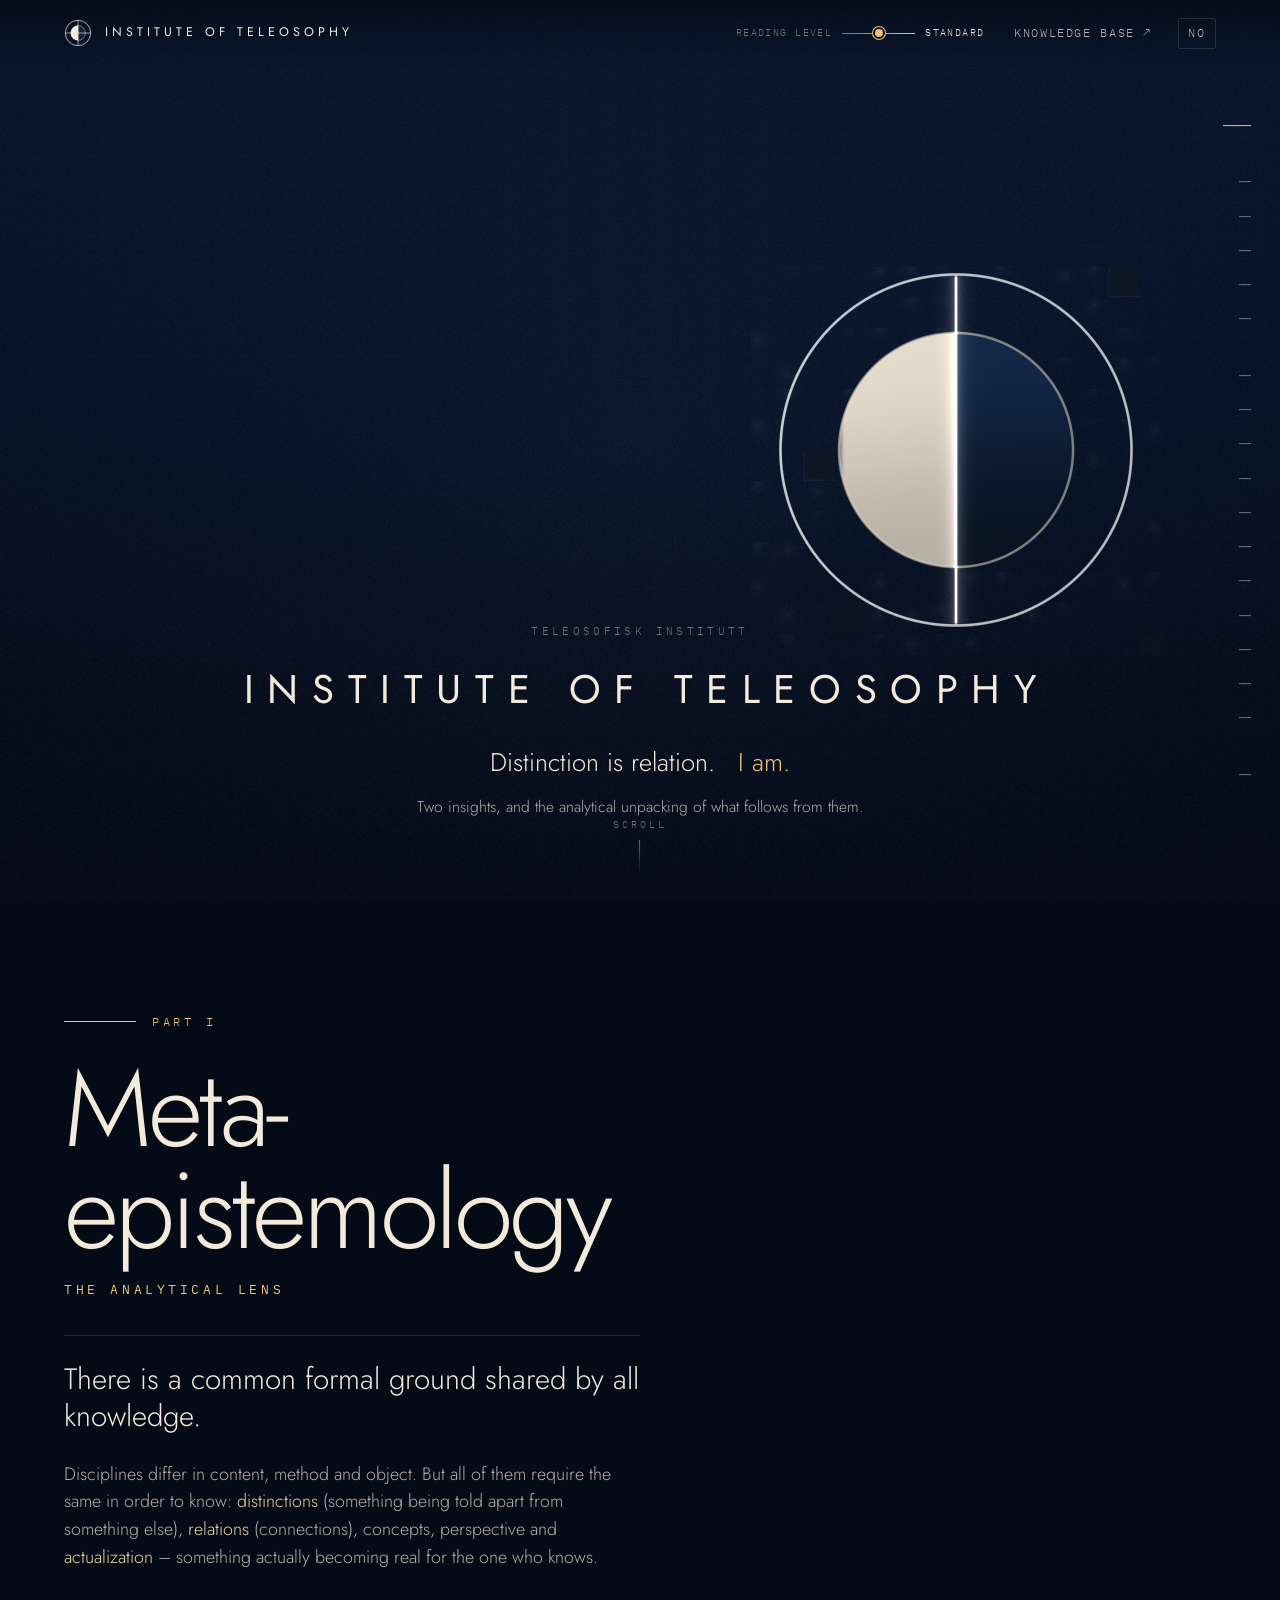
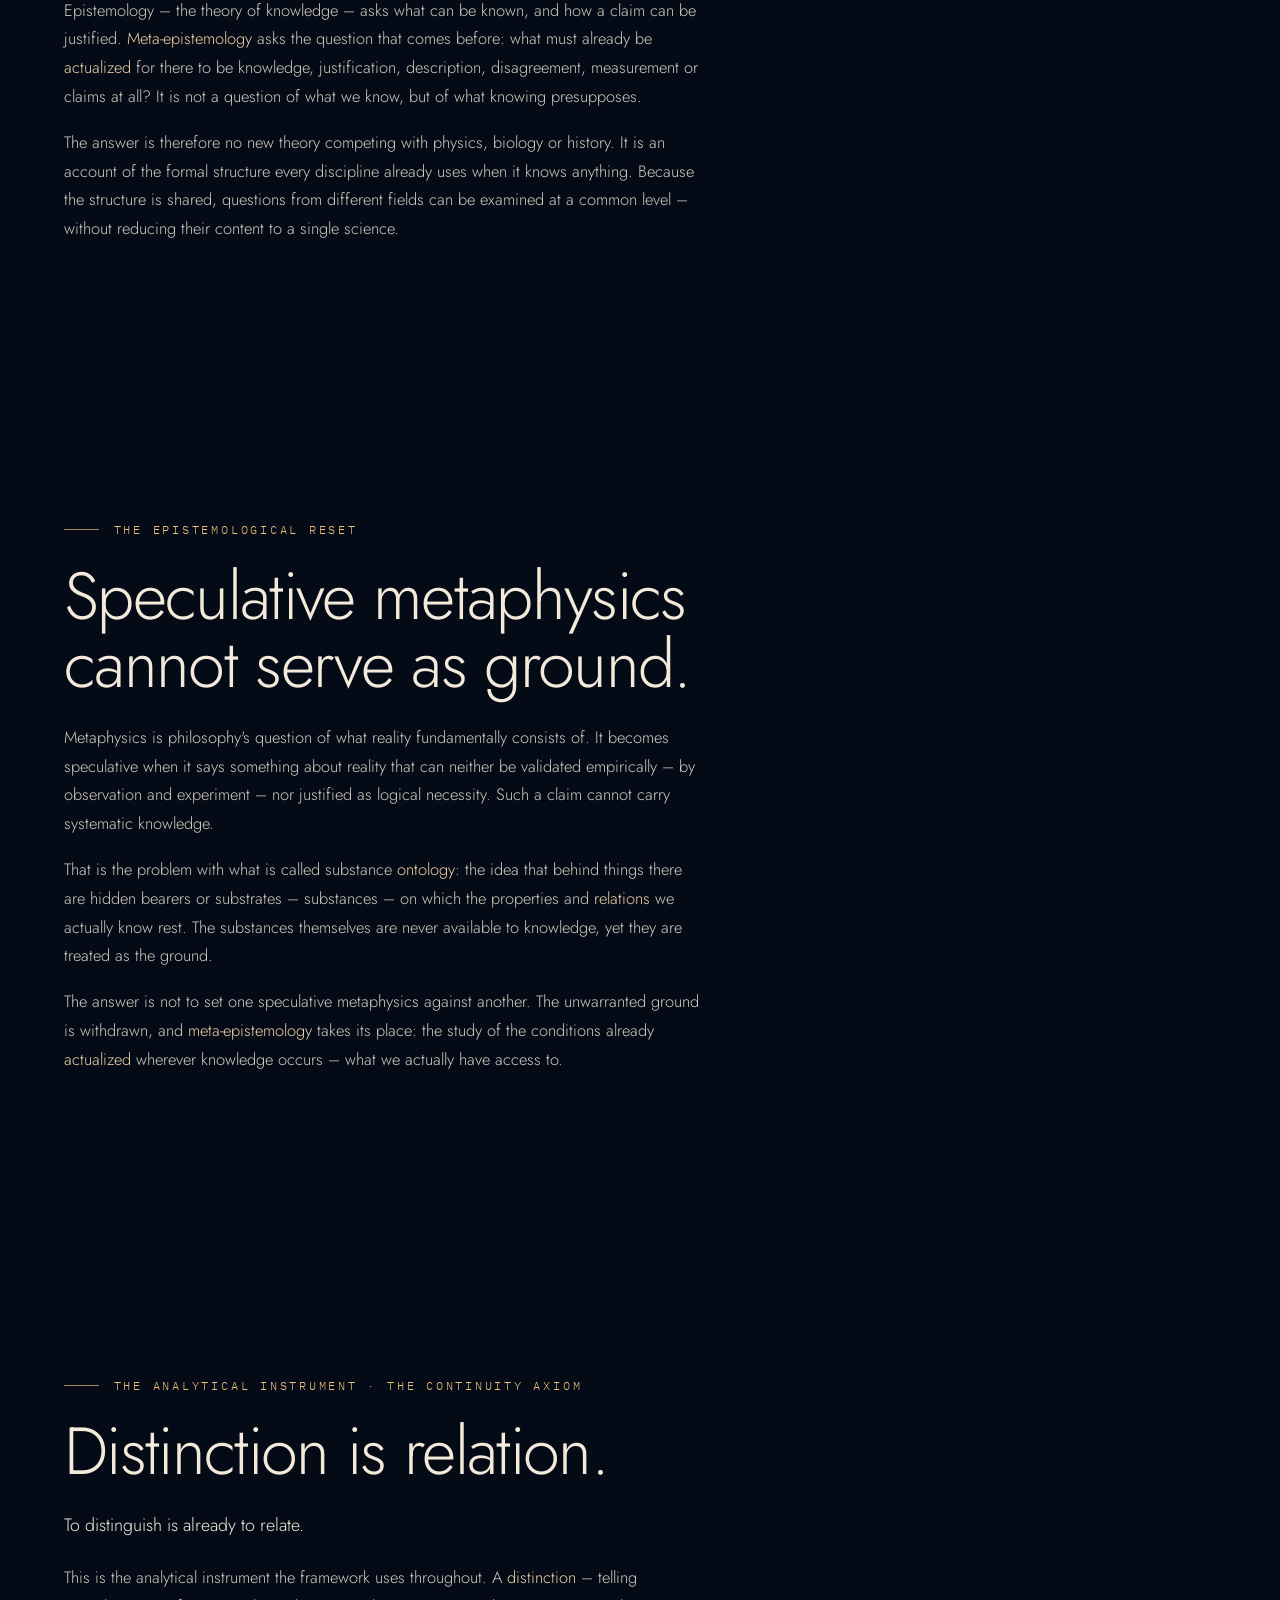
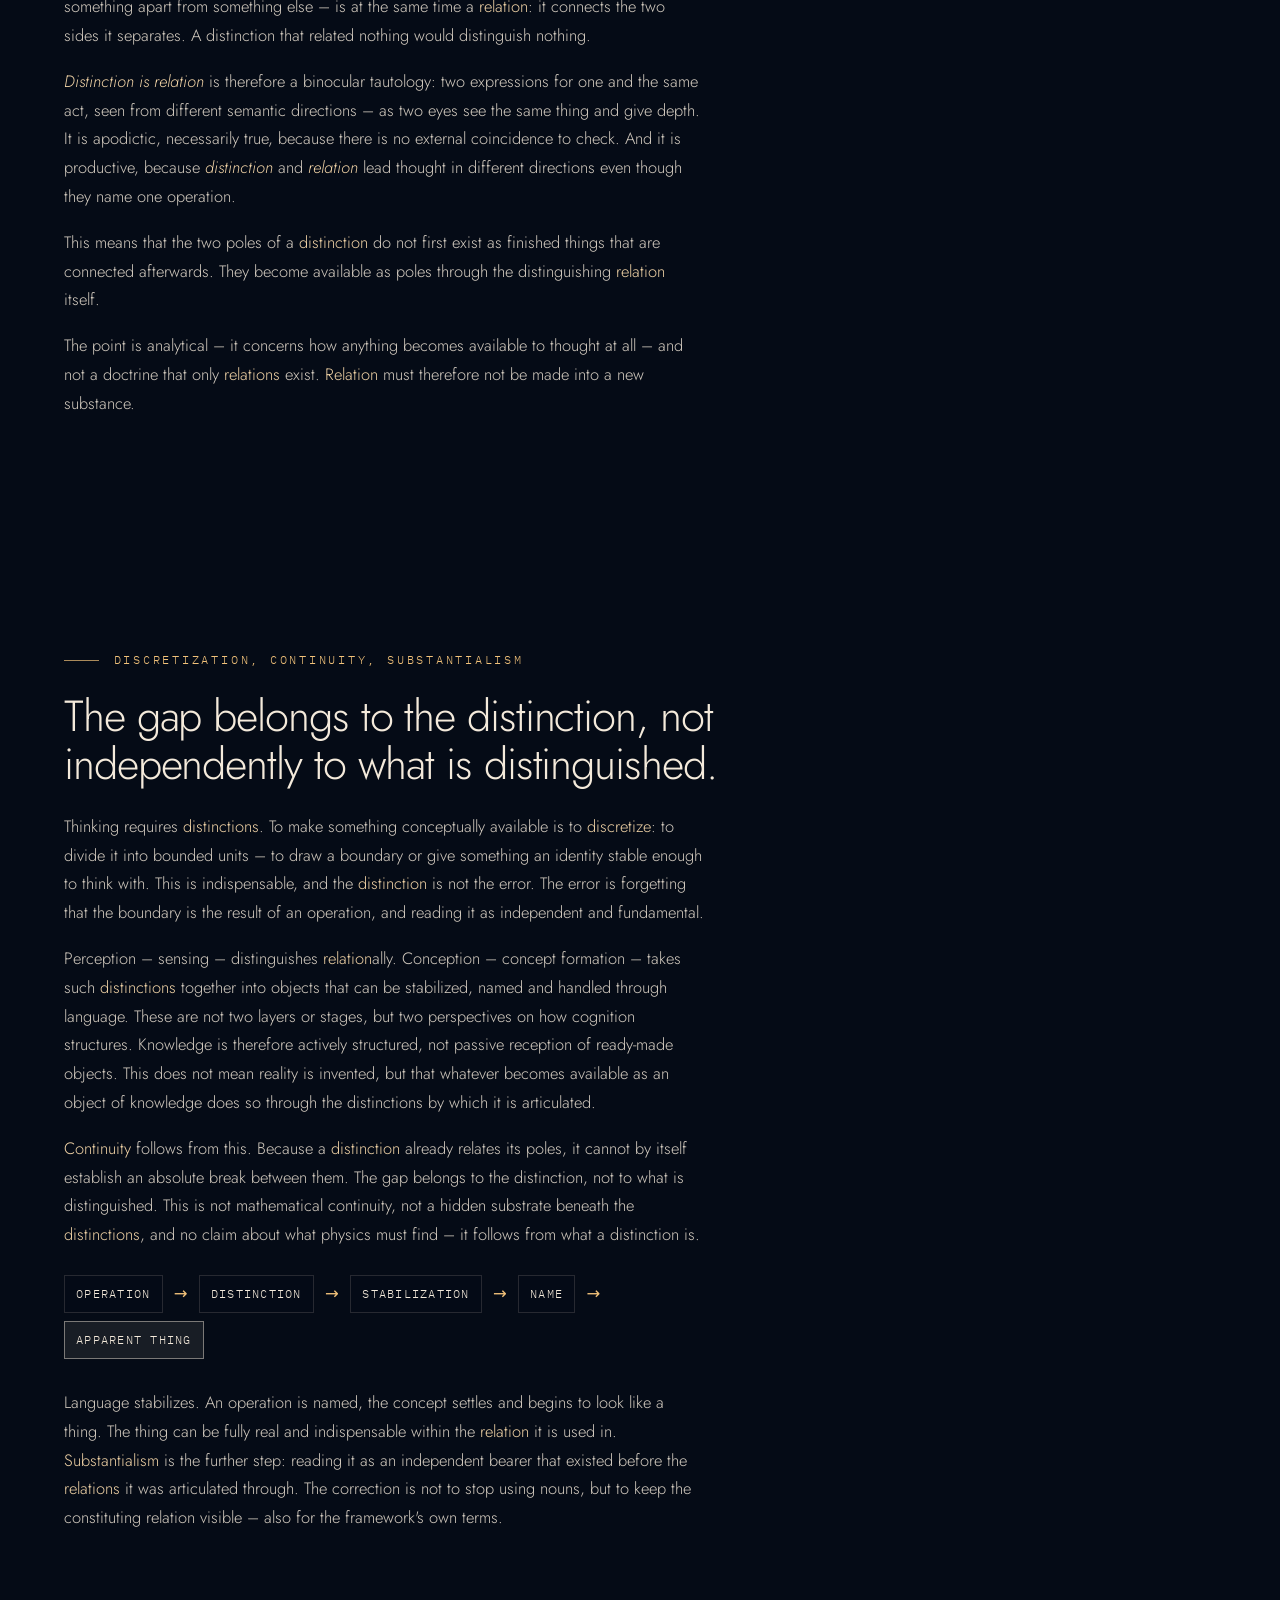
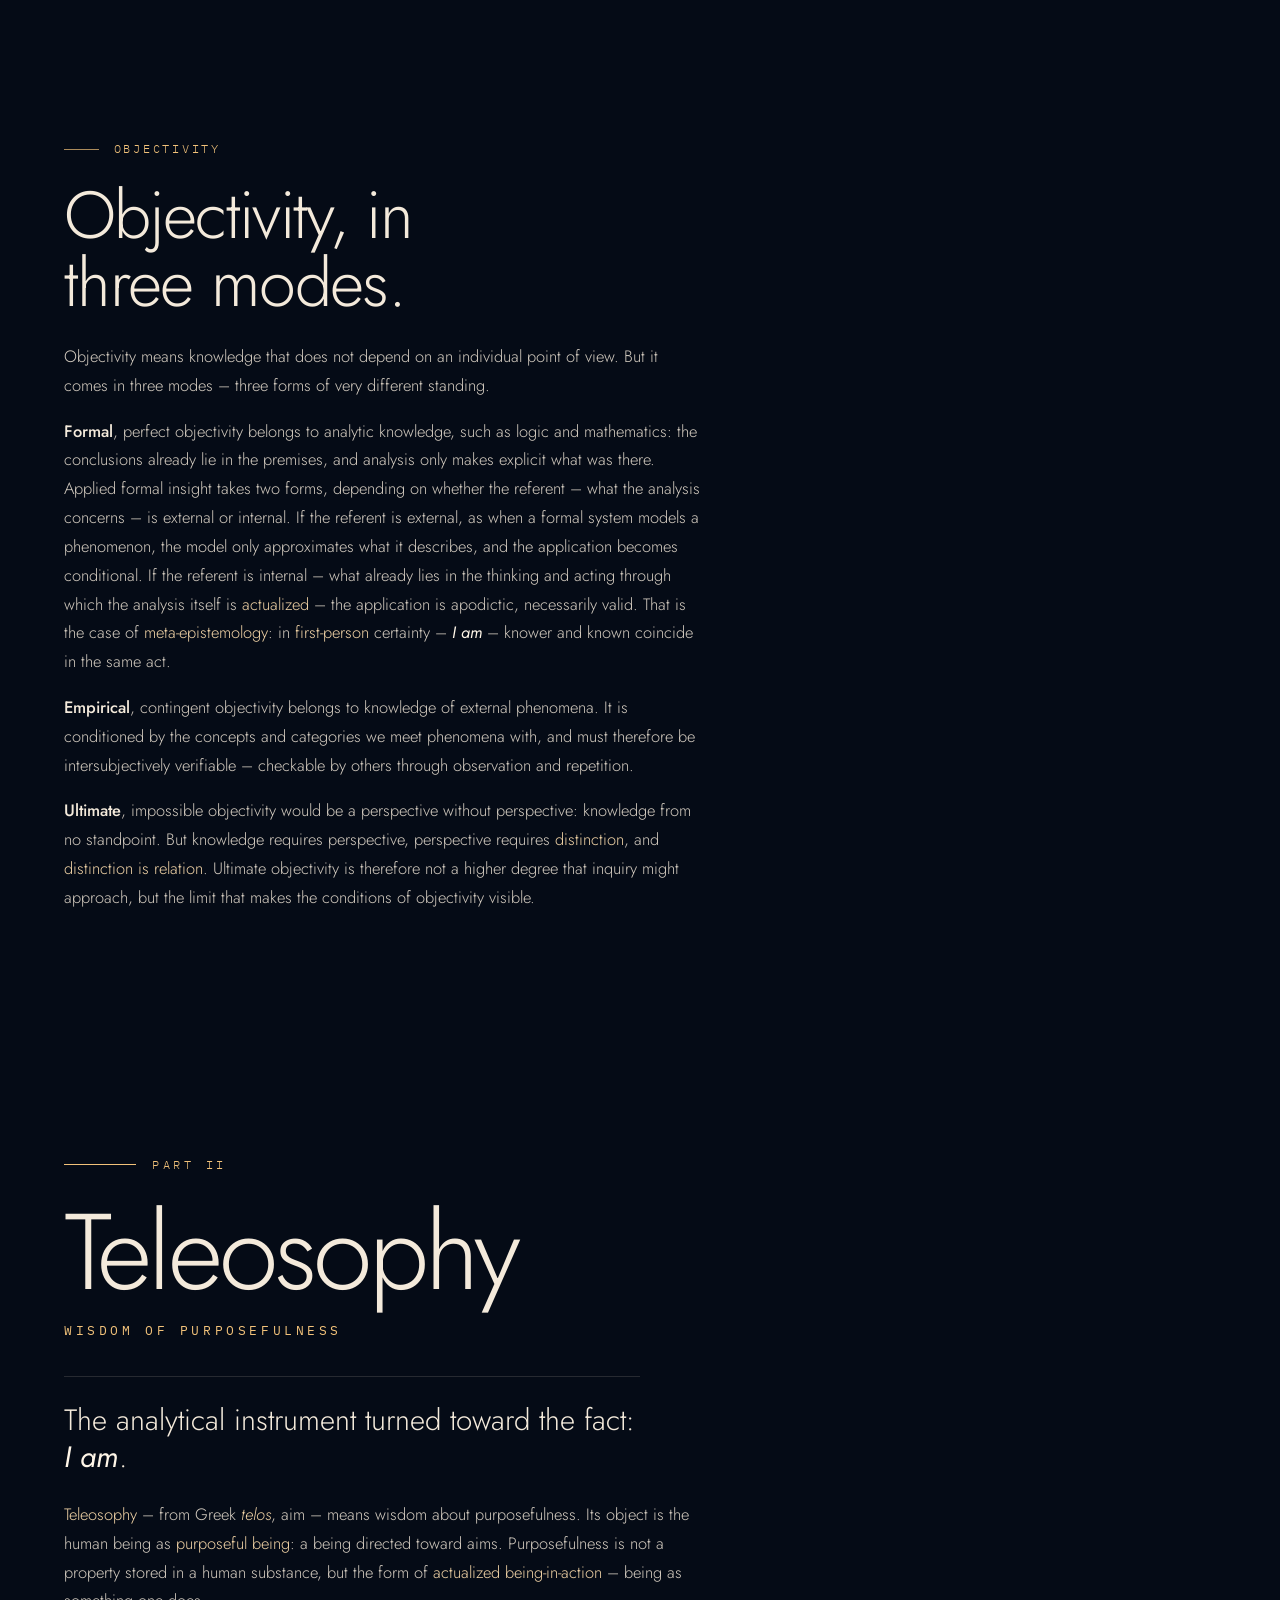
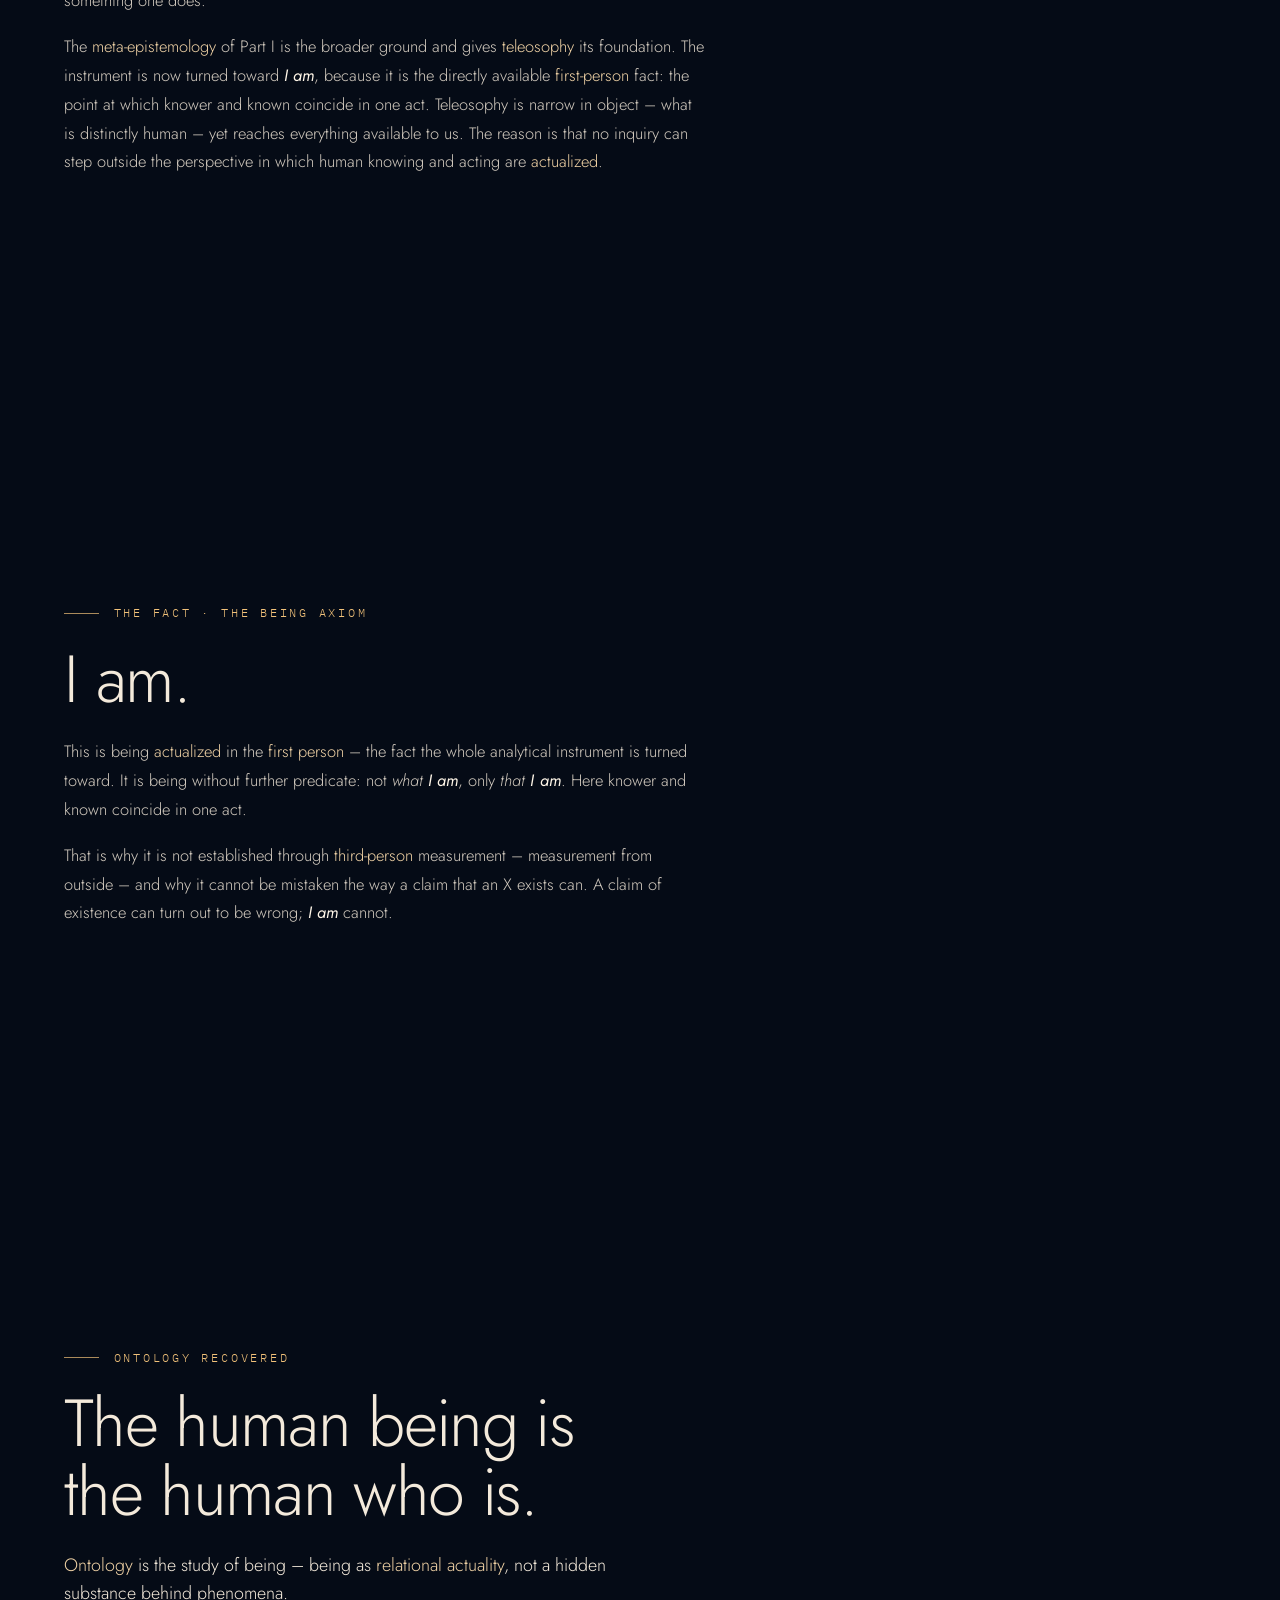
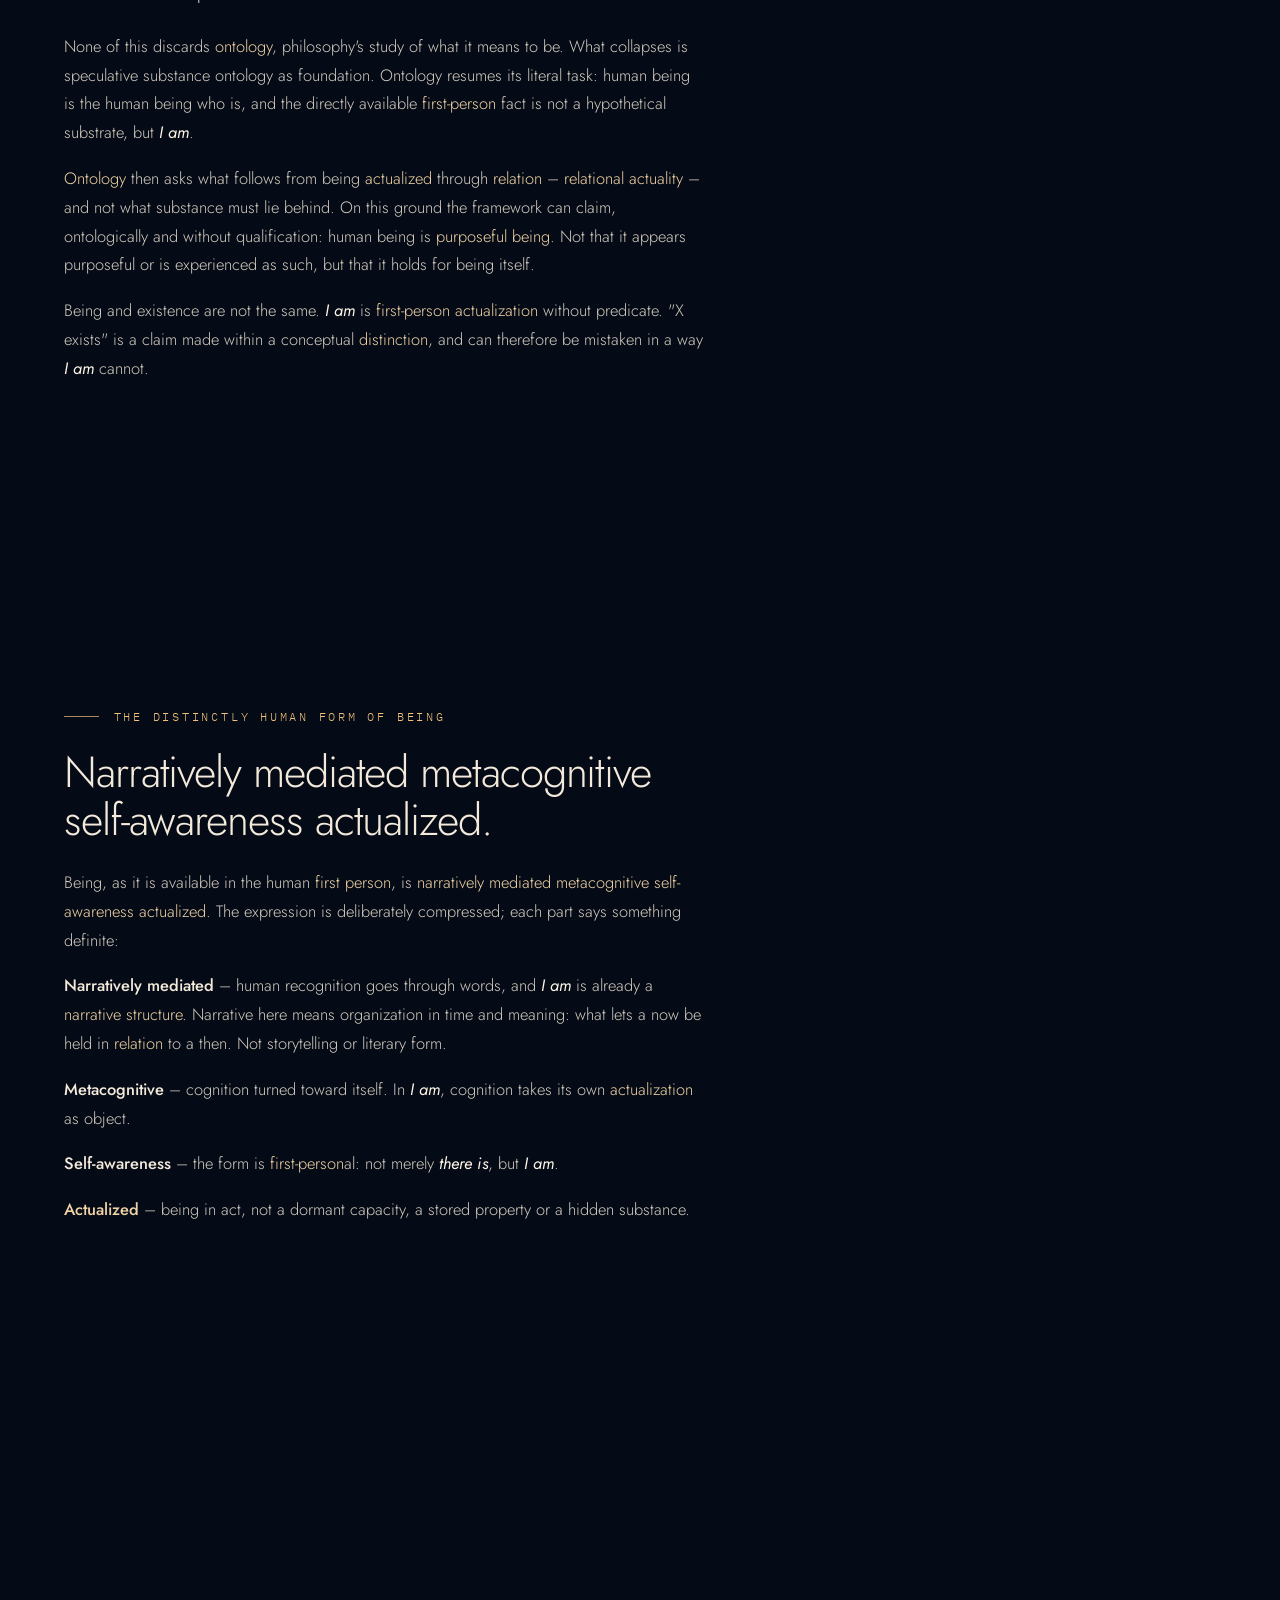
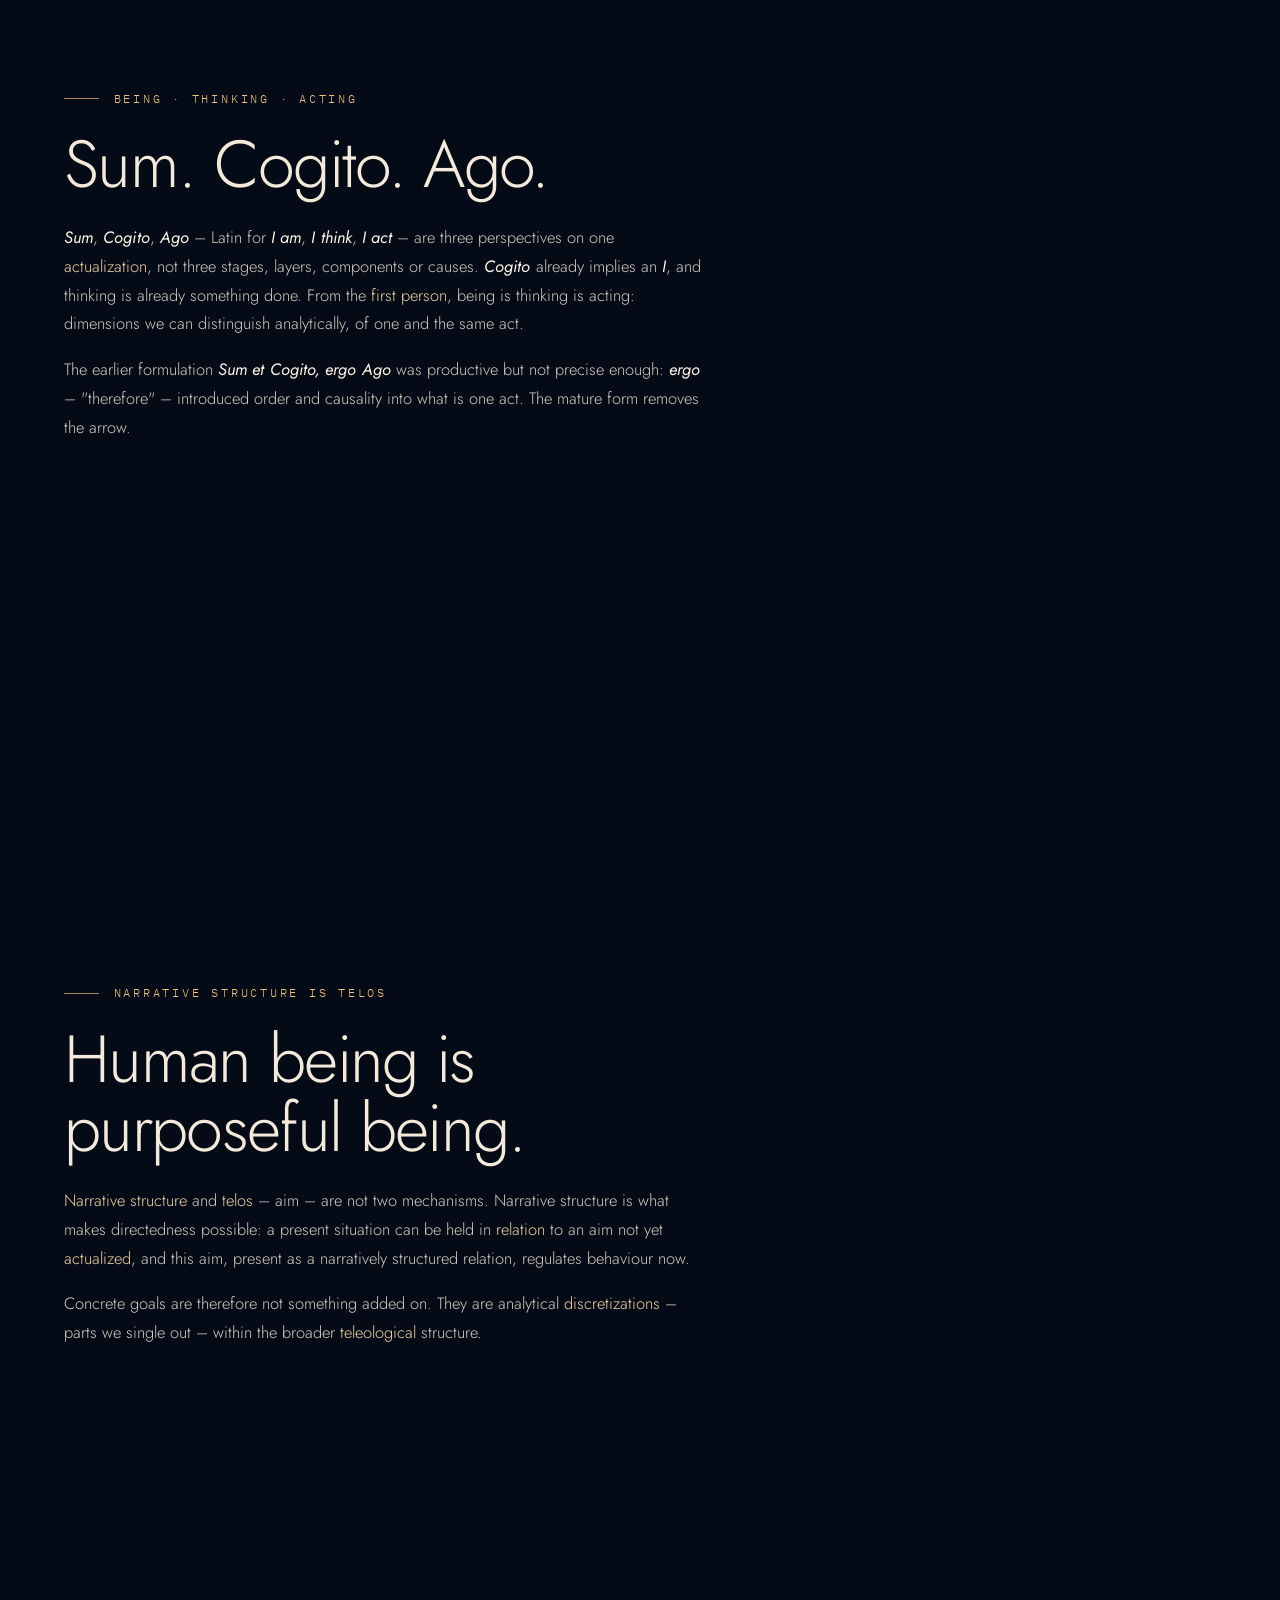
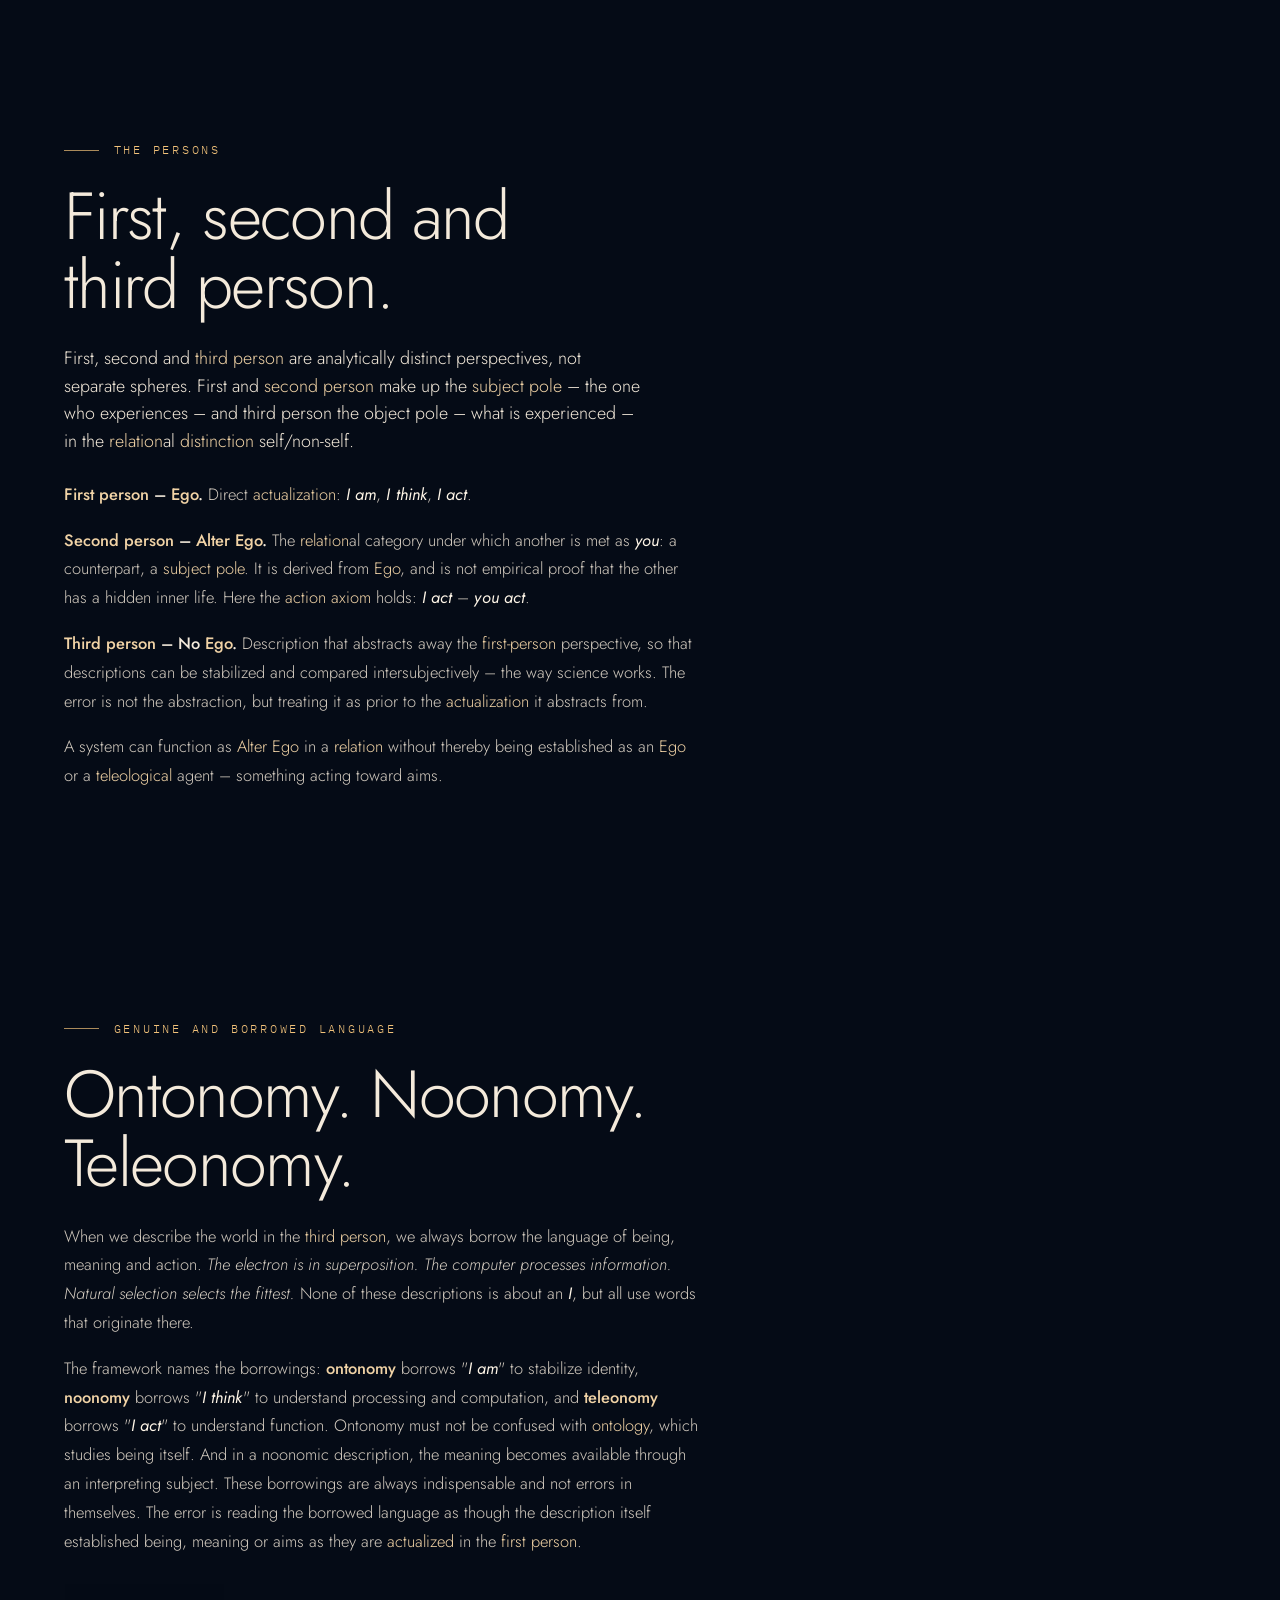
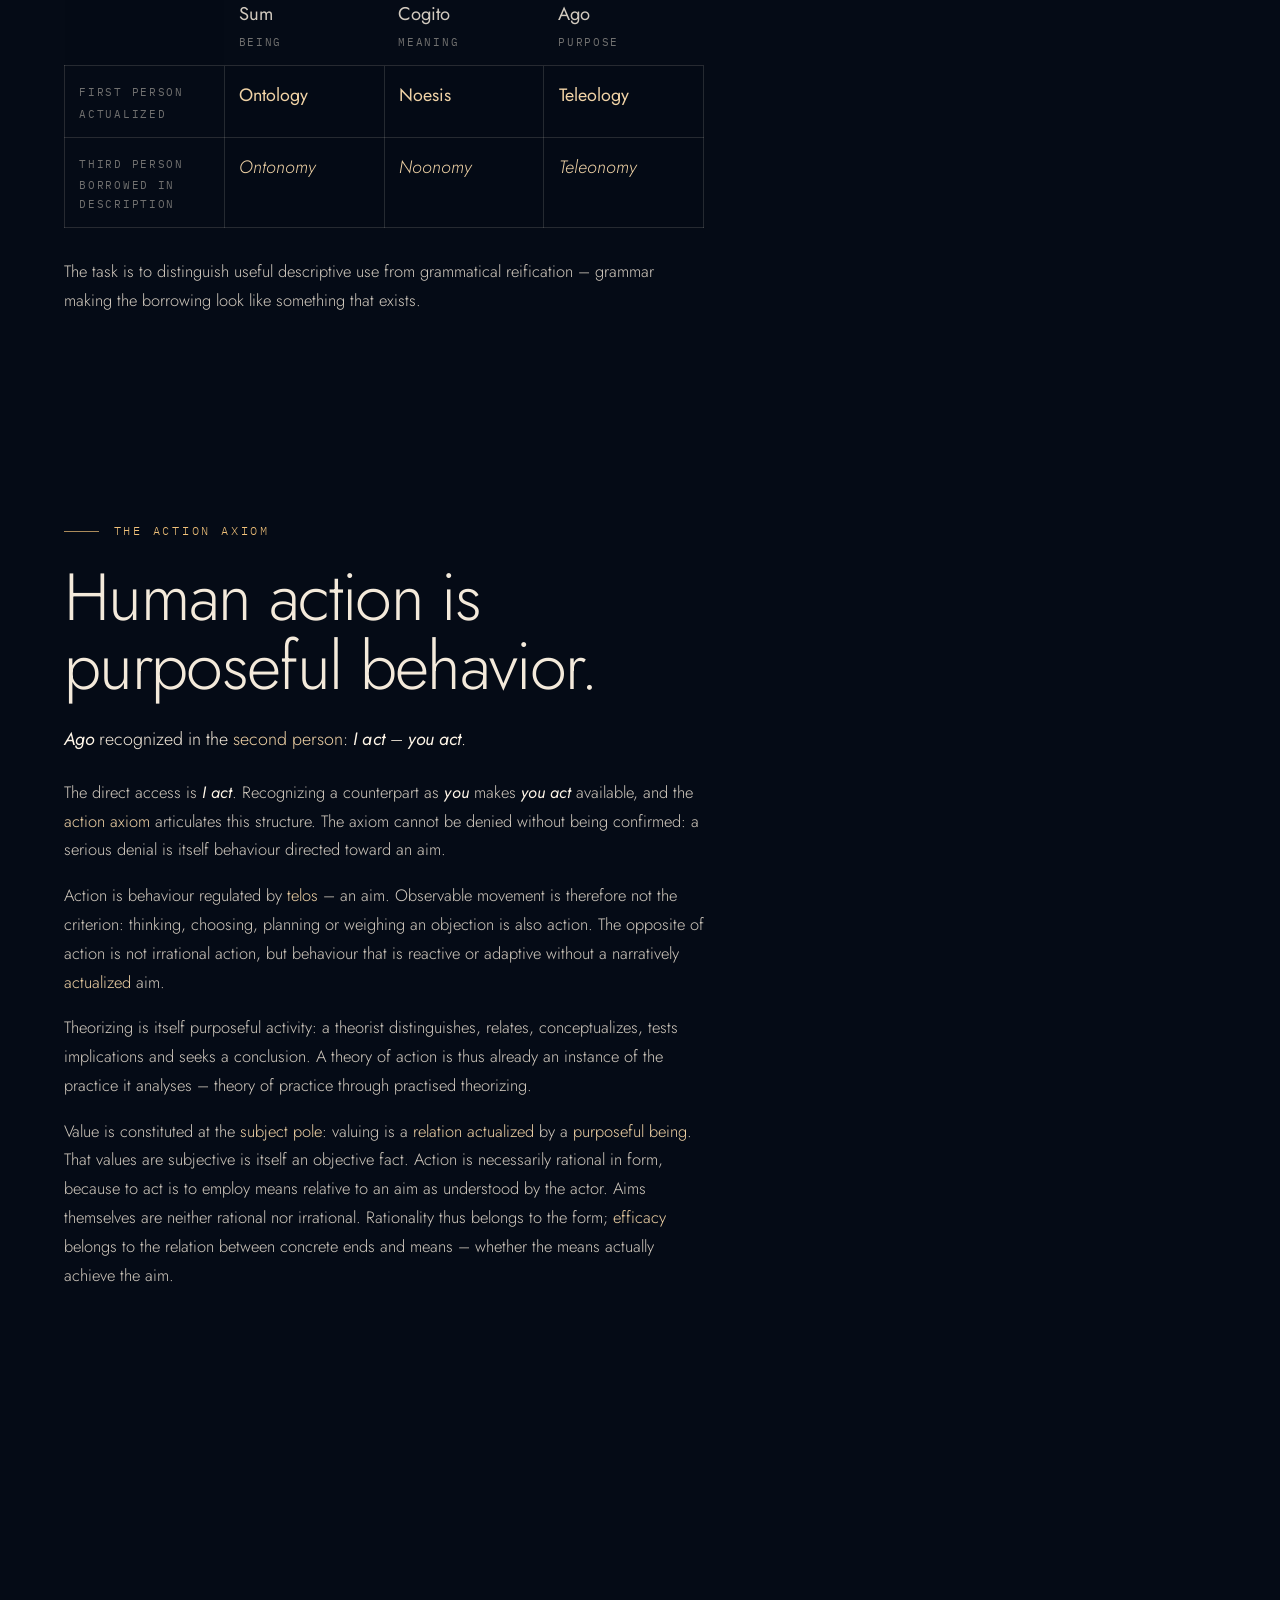
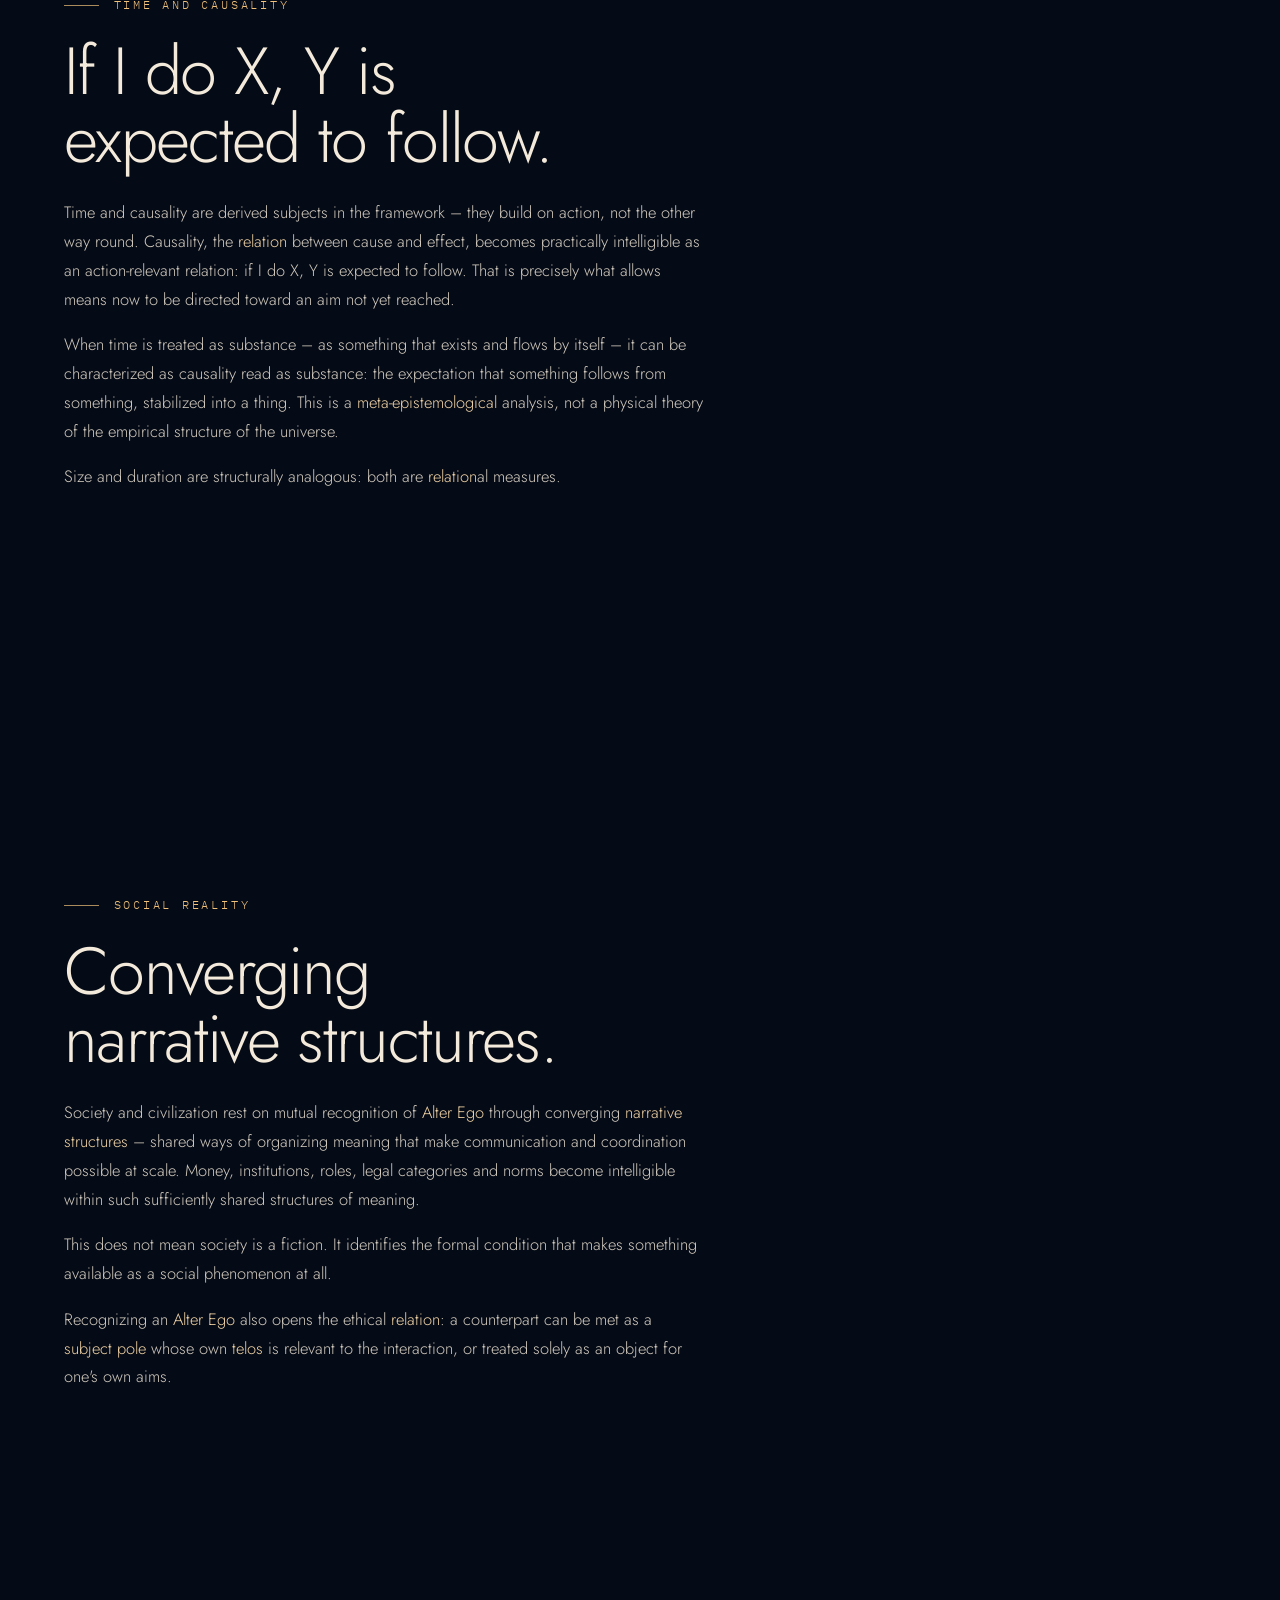
==== commit 357ebda7: "Shorter reading-level slider on phones and upright tablets Co-Authored-By: Claude Opus 5.5 <noreply@" ====
--- a/public/index.html
+++ b/public/index.html
@@ -35,7 +35,7 @@
 <link href="https://fonts.googleapis.com" rel="preconnect"/>
 <link crossorigin="" href="https://fonts.gstatic.com" rel="preconnect"/>
 <link href="https://fonts.googleapis.com/css2?family=IBM+Plex+Mono:wght@400&amp;family=Jost:ital,wght@0,300;0,400;0,500;1,300;1,400&amp;display=swap" rel="stylesheet"/>
-<link href="styles.css?v=e302a9c914" rel="stylesheet"/>
+<link href="styles.css?v=8e6d70d785" rel="stylesheet"/>
 <script>document.documentElement.className += " js"; try { var lv = localStorage.getItem("level"); if (lv === "1" || lv === "2" || lv === "3") document.documentElement.setAttribute("data-level", lv); } catch (e) {} setTimeout(function () { if (!window.fieldReady) document.documentElement.className = document.documentElement.className.replace(" js", ""); }, 4000);</script>
 <script data-domains="instituteofteleosophy.org,teleosofiskinstitutt.no" data-website-id="b97d4ee5-205d-4a35-af86-c001f4d36a56" defer="" src="https://cloud.umami.is/script.js"></script>
 </head>
--- a/public/styles.css
+++ b/public/styles.css
@@ -286,7 +286,8 @@
 
 @media (max-width: 480px) { .bar-links .kb { display: none; } }
 @media (max-width: 1100px) { .level-label { display: none; } }
-@media (max-width: 380px) { .level-name { min-width: 0; } .level input { width: 3.6rem; } }
+@media (max-width: 820px), (max-aspect-ratio: 5/4) and (max-width: 1180px) { .level { gap: 0.45rem; margin-left: 0.75rem; } .level input { width: 2.8rem; } }
+@media (max-width: 380px) { .level-name { min-width: 0; } .level input { width: 2.4rem; } }
 
 /* ------------------------------------------------------------- small screens: the figure lives in a band */
 
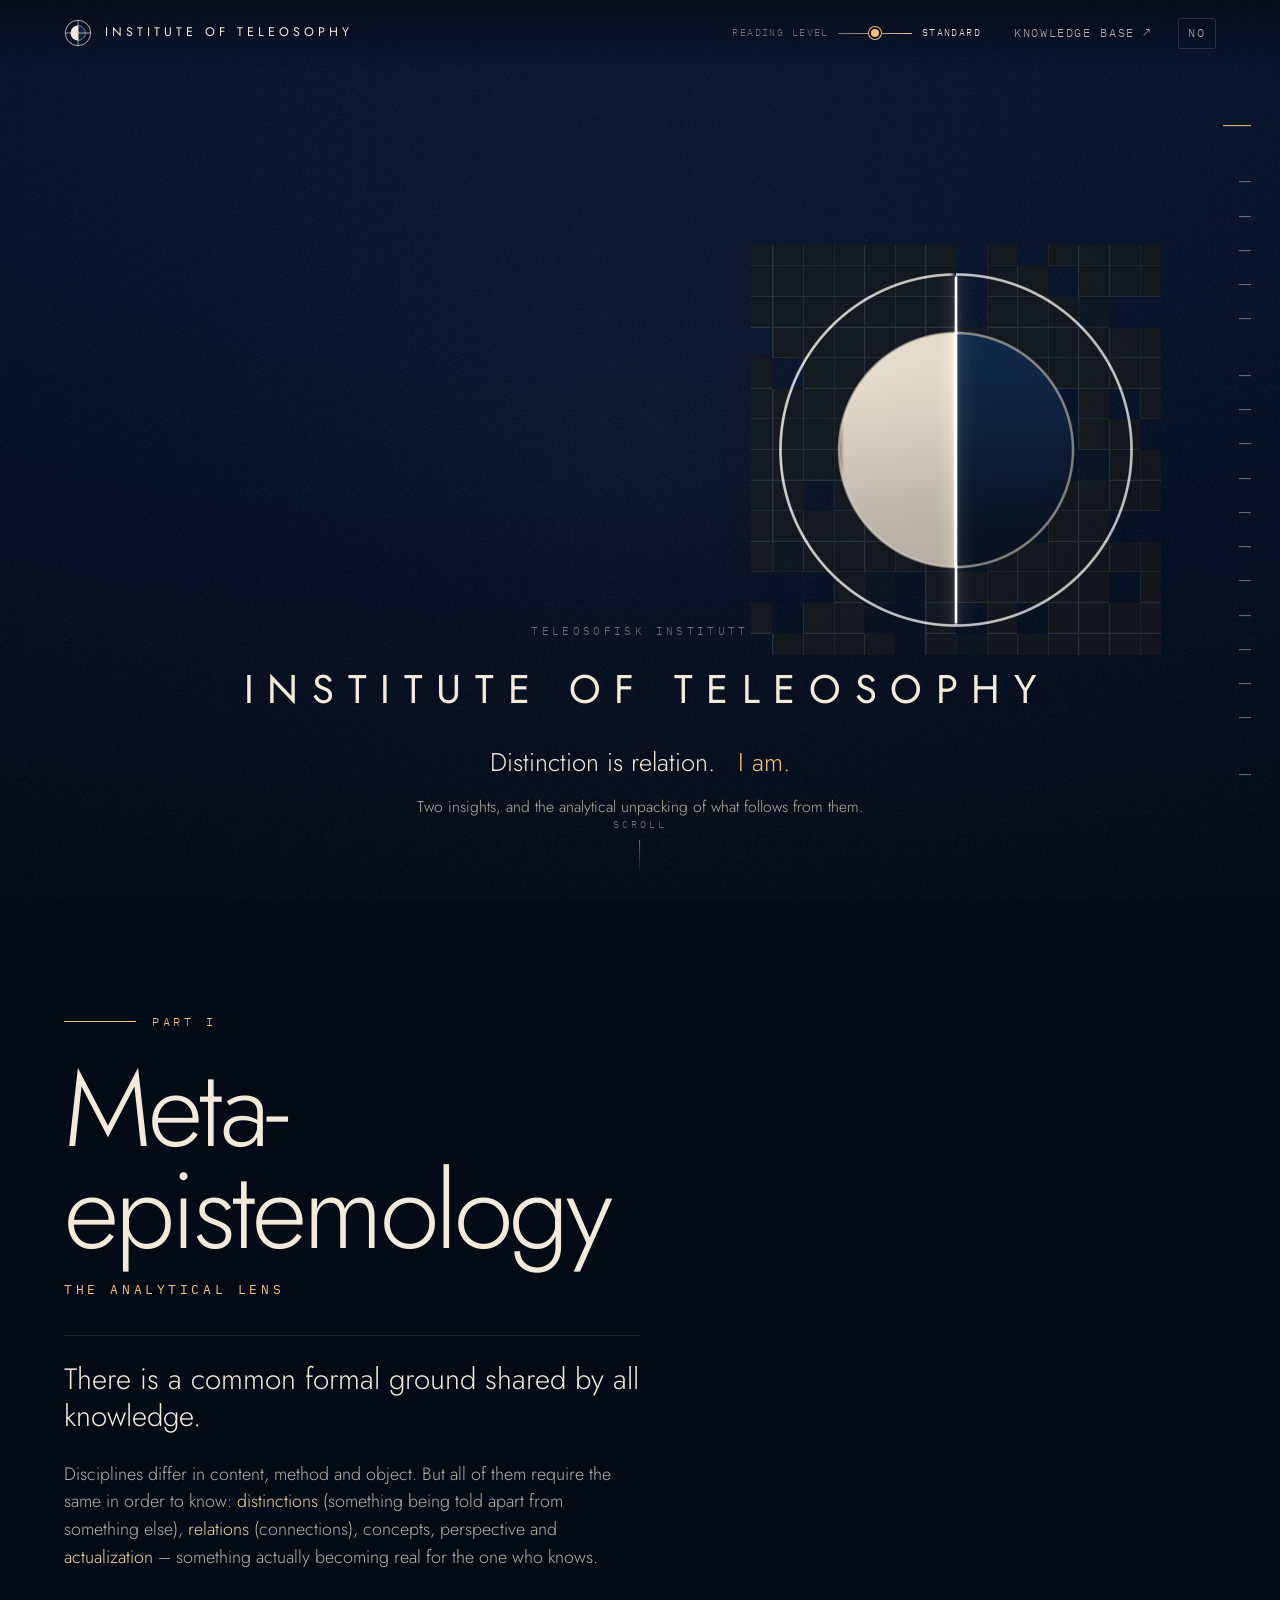
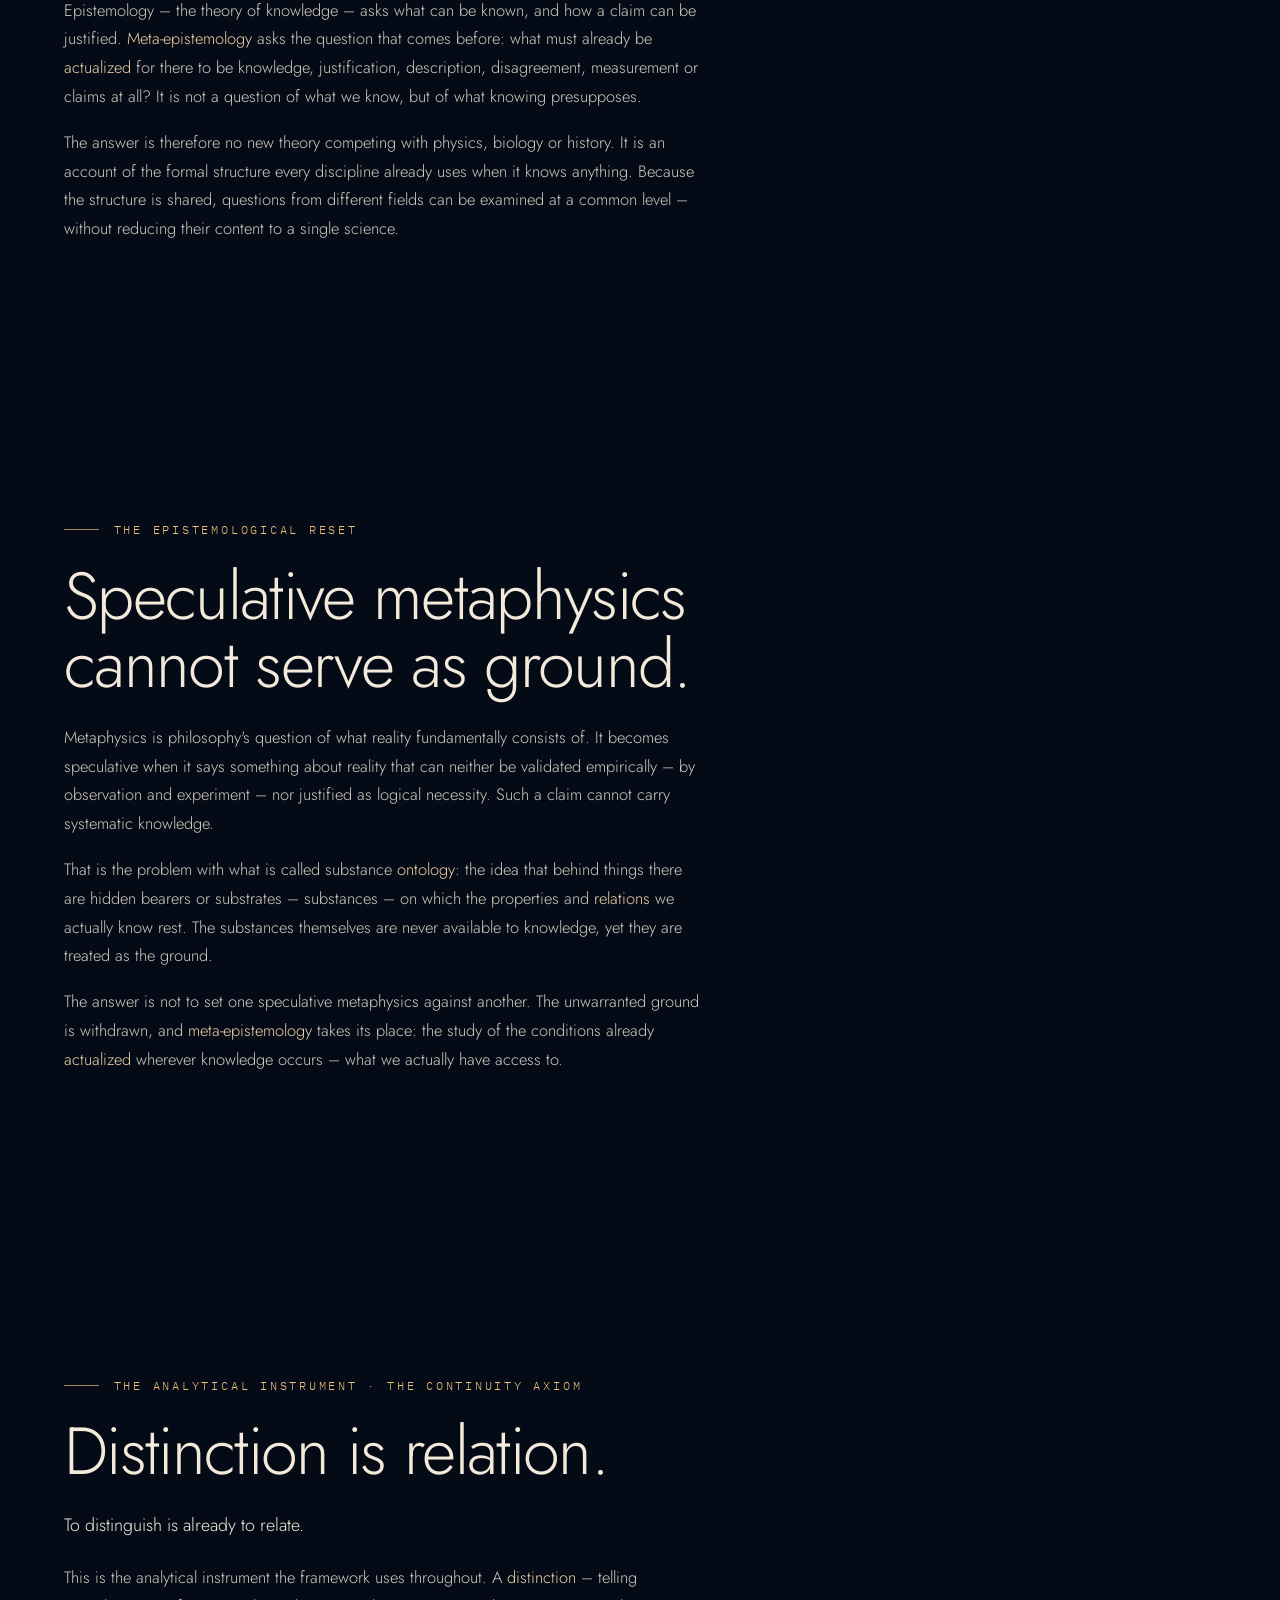
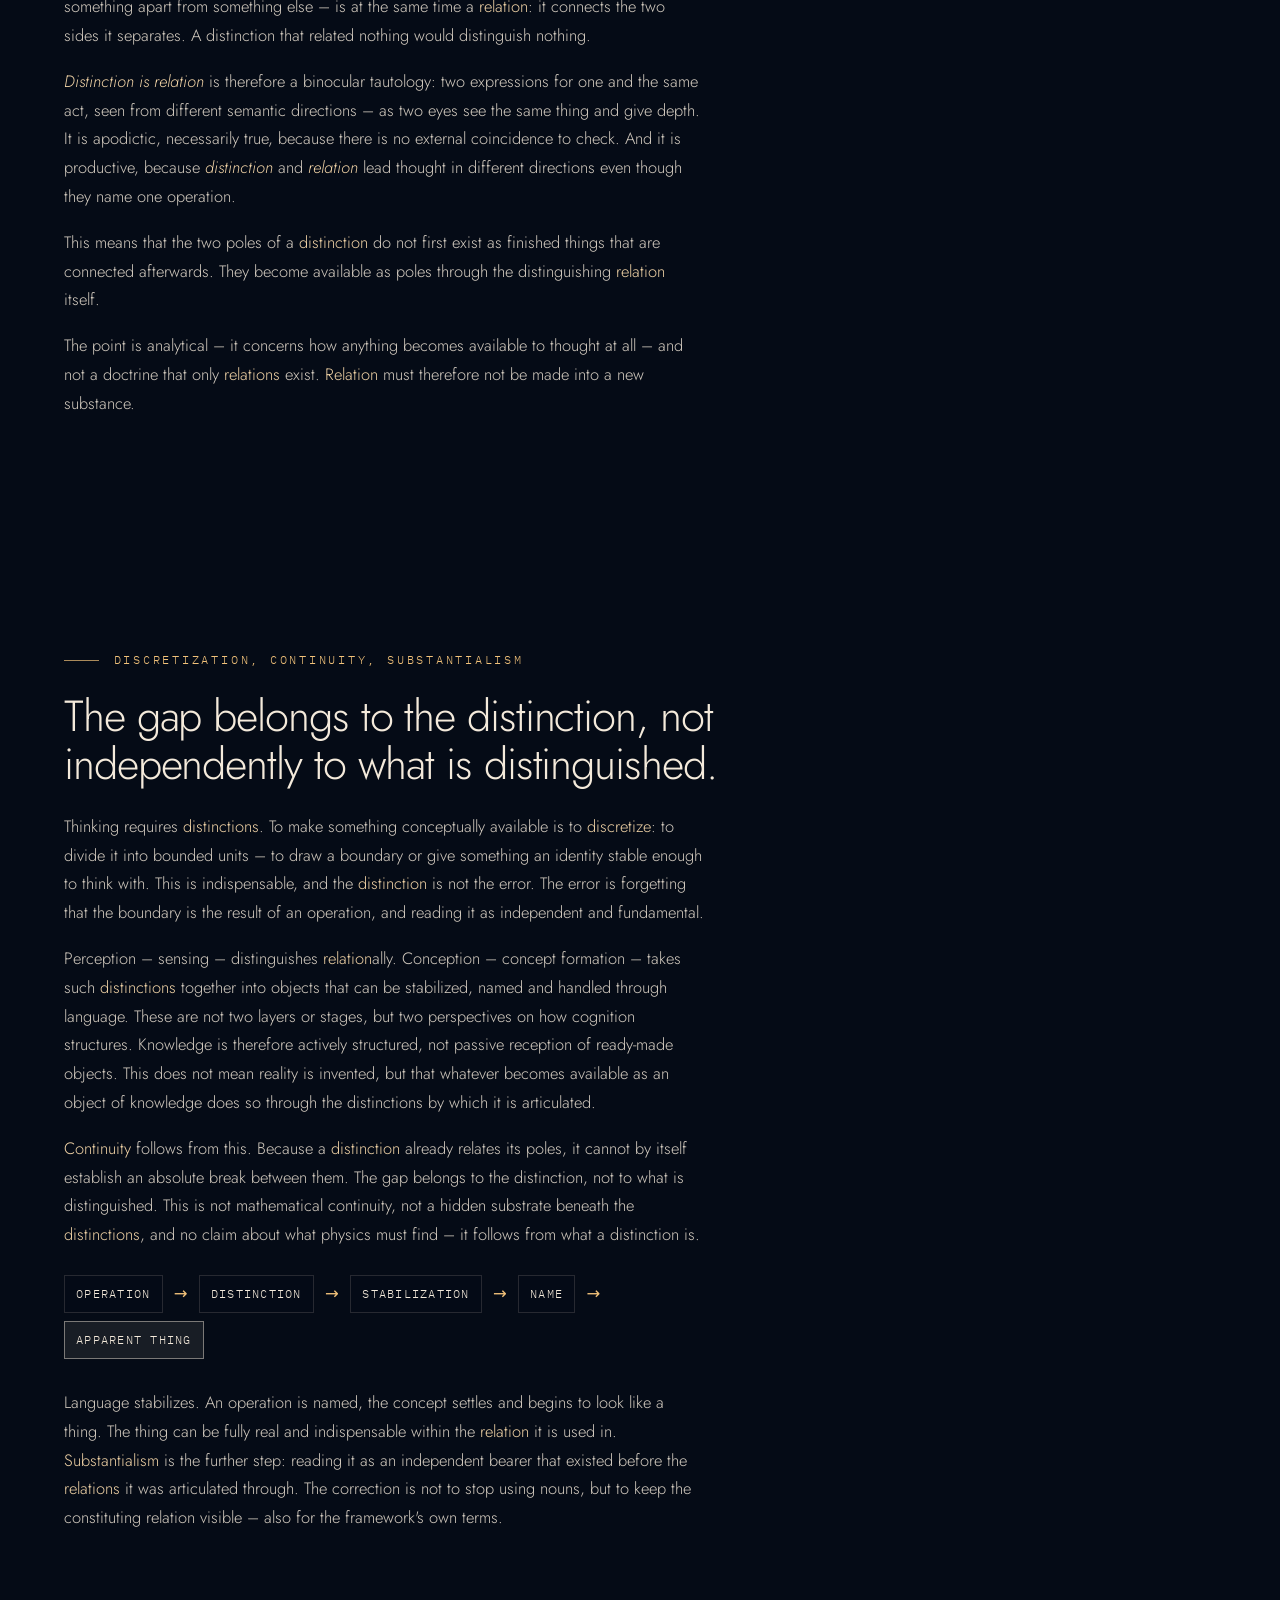
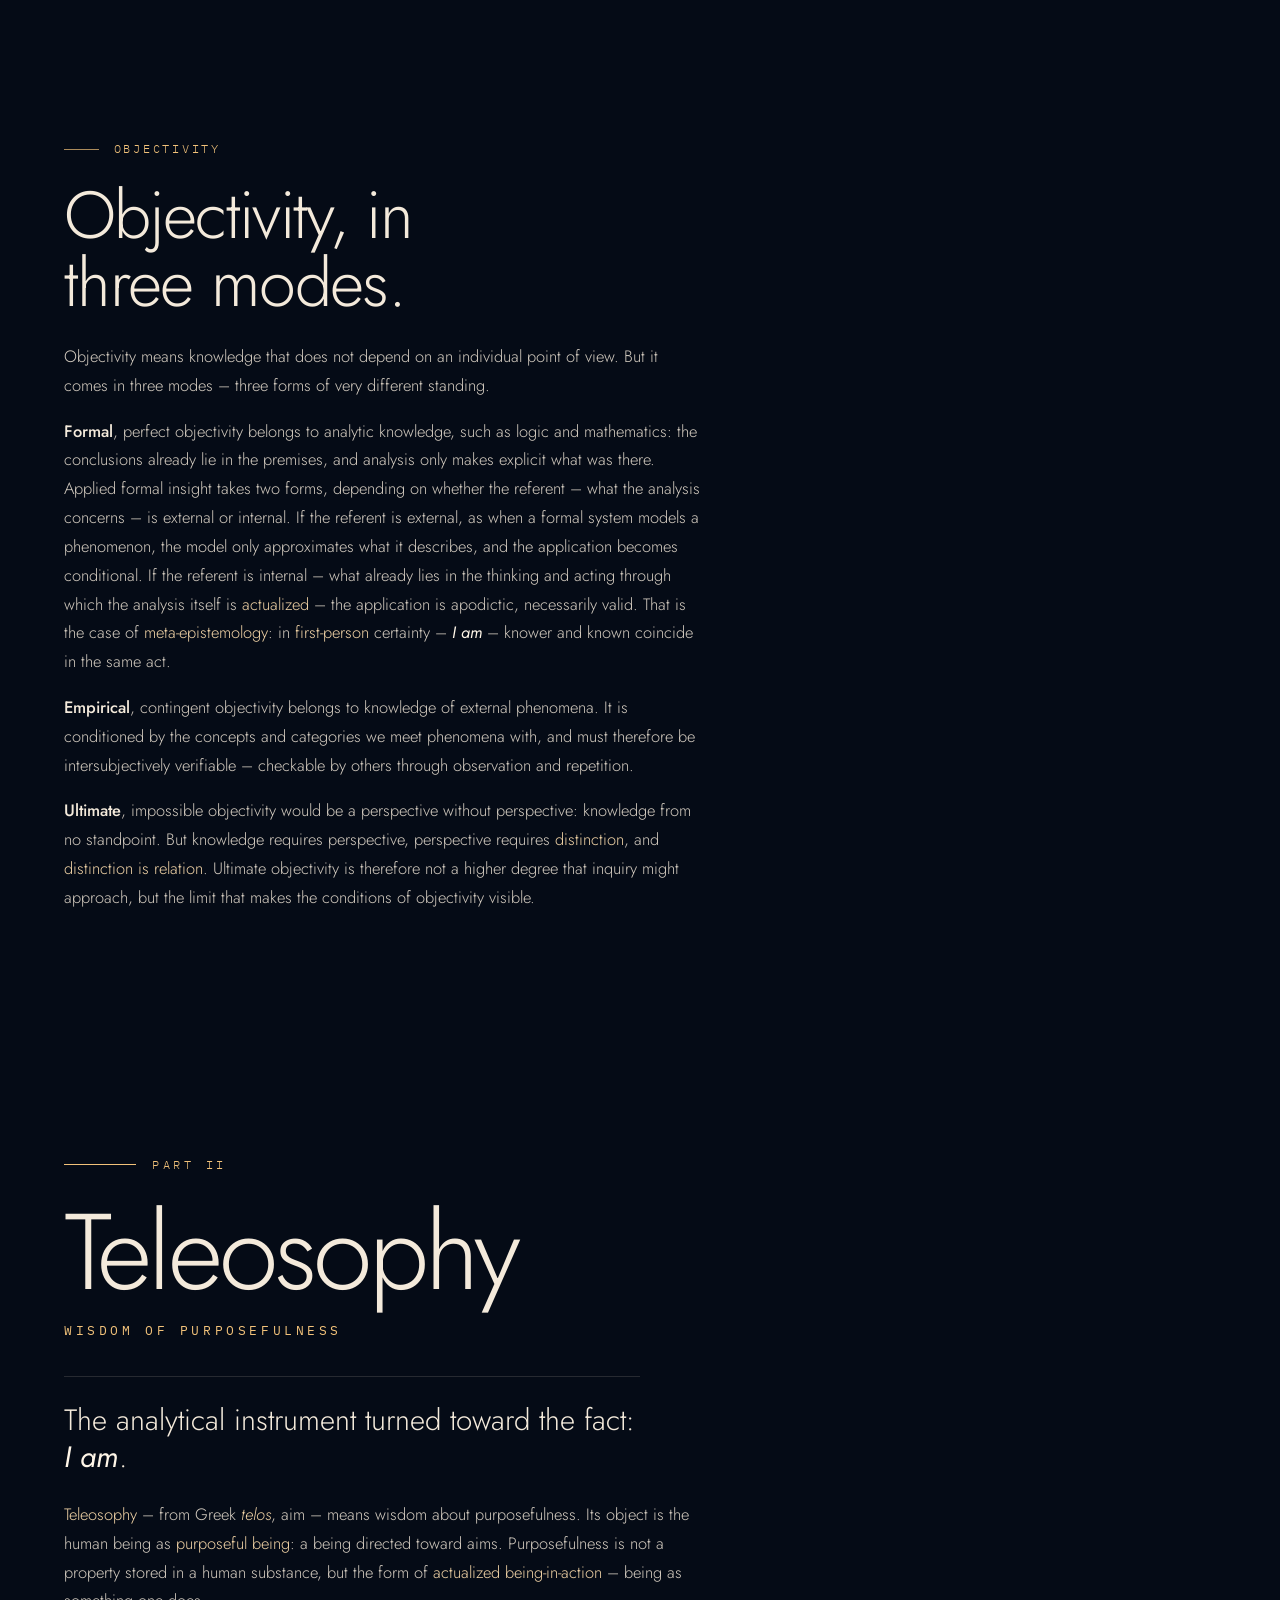
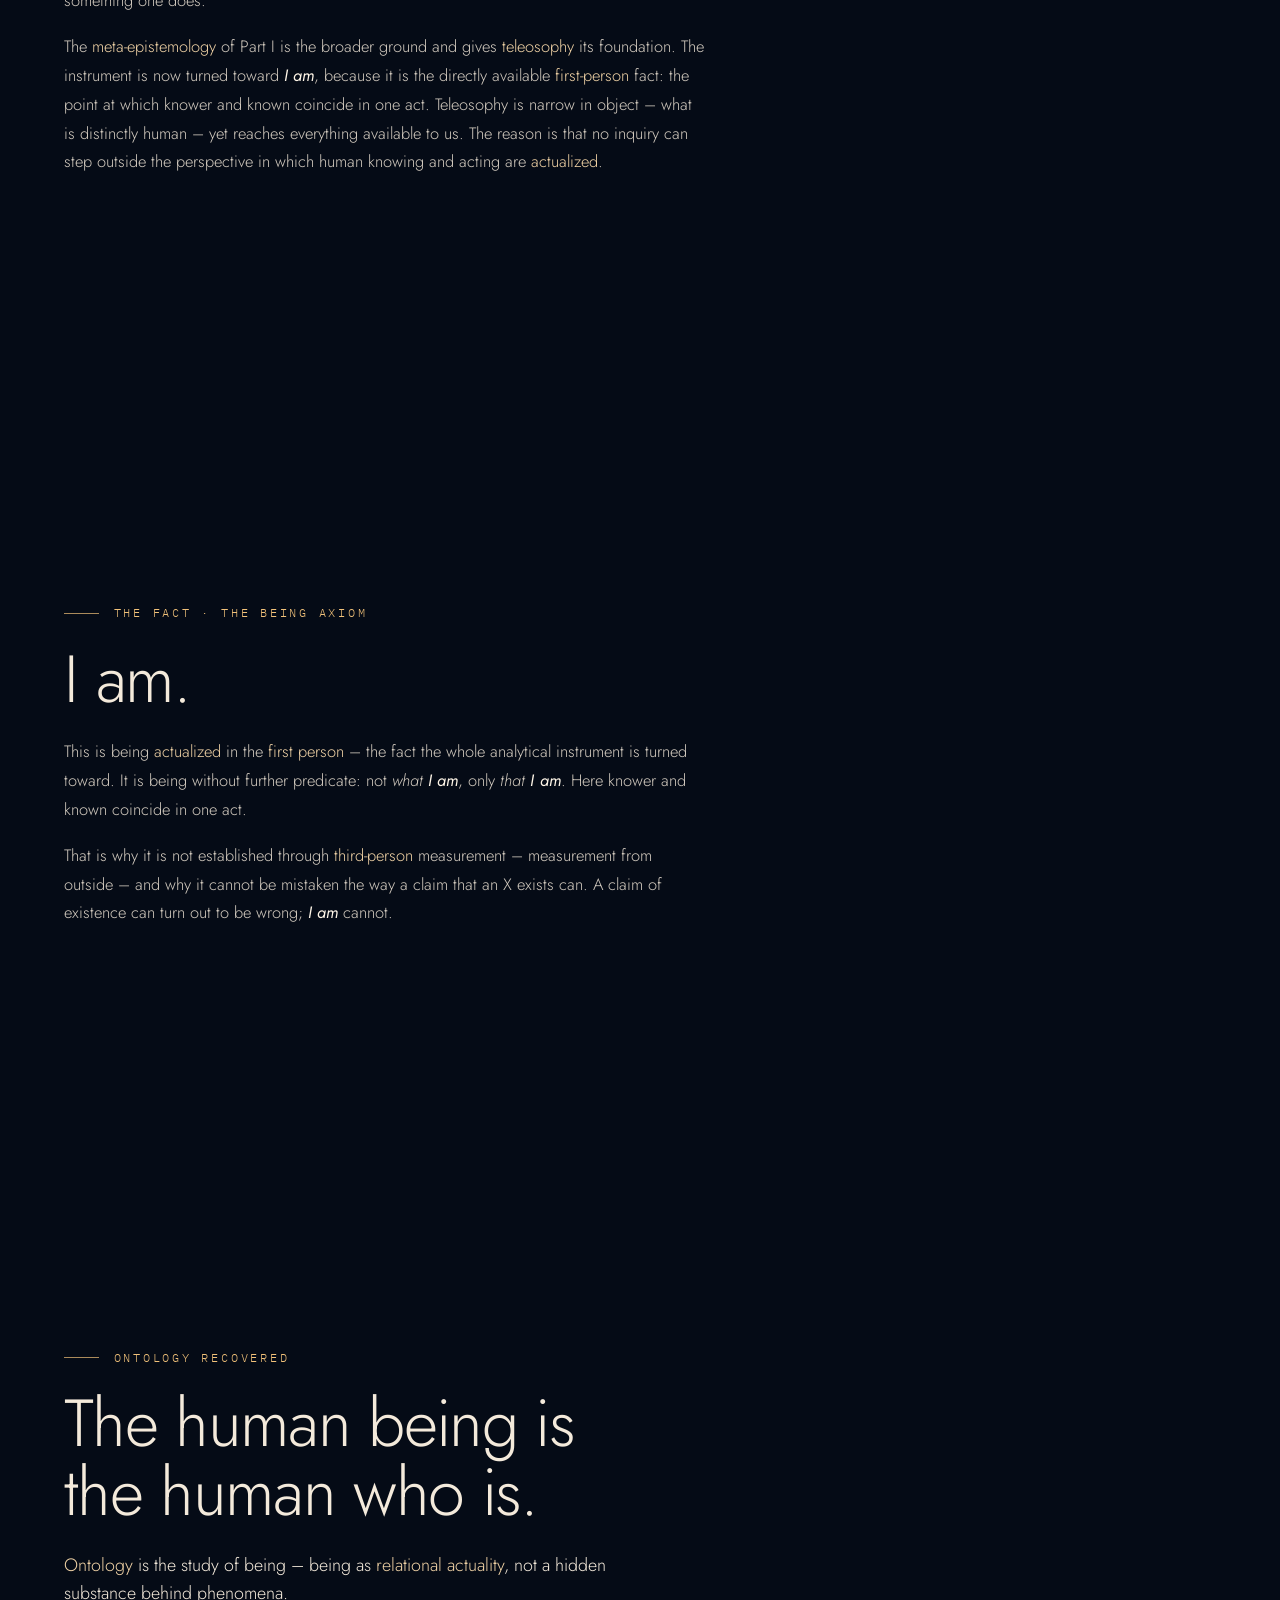
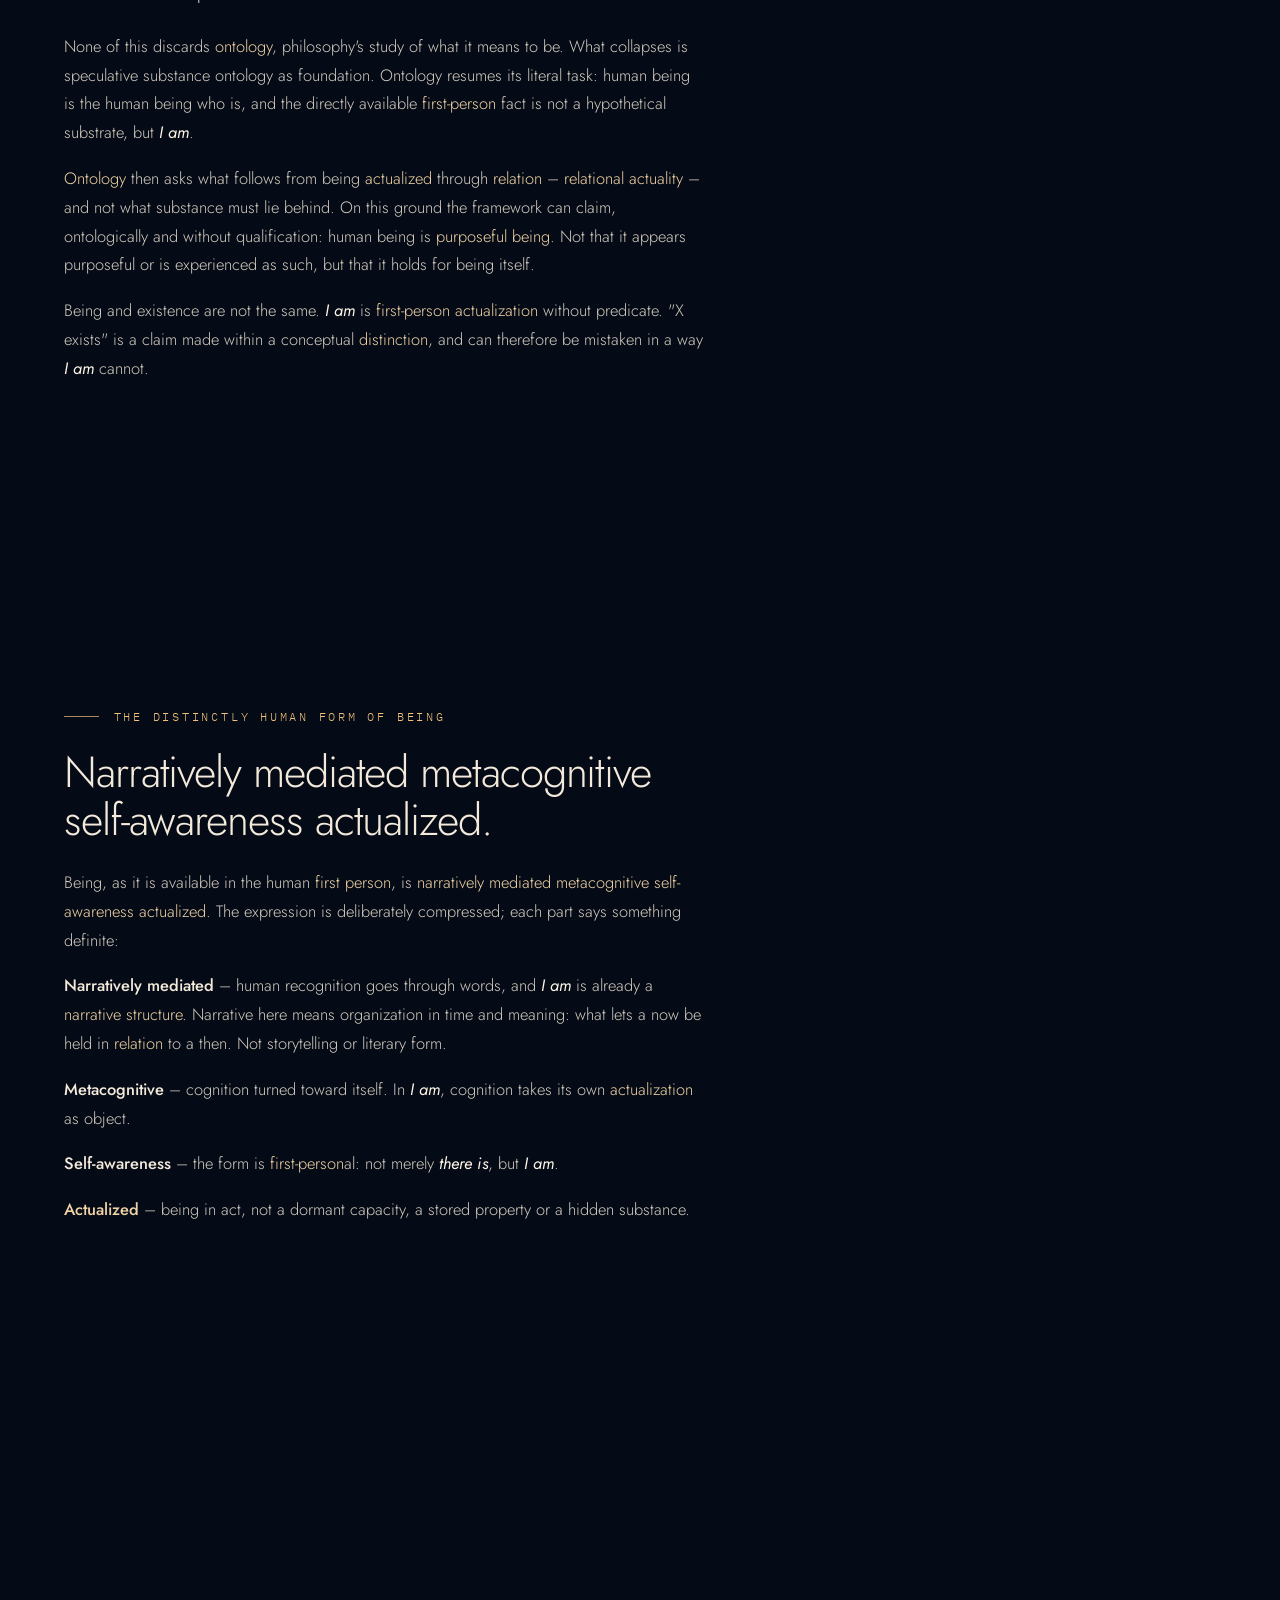
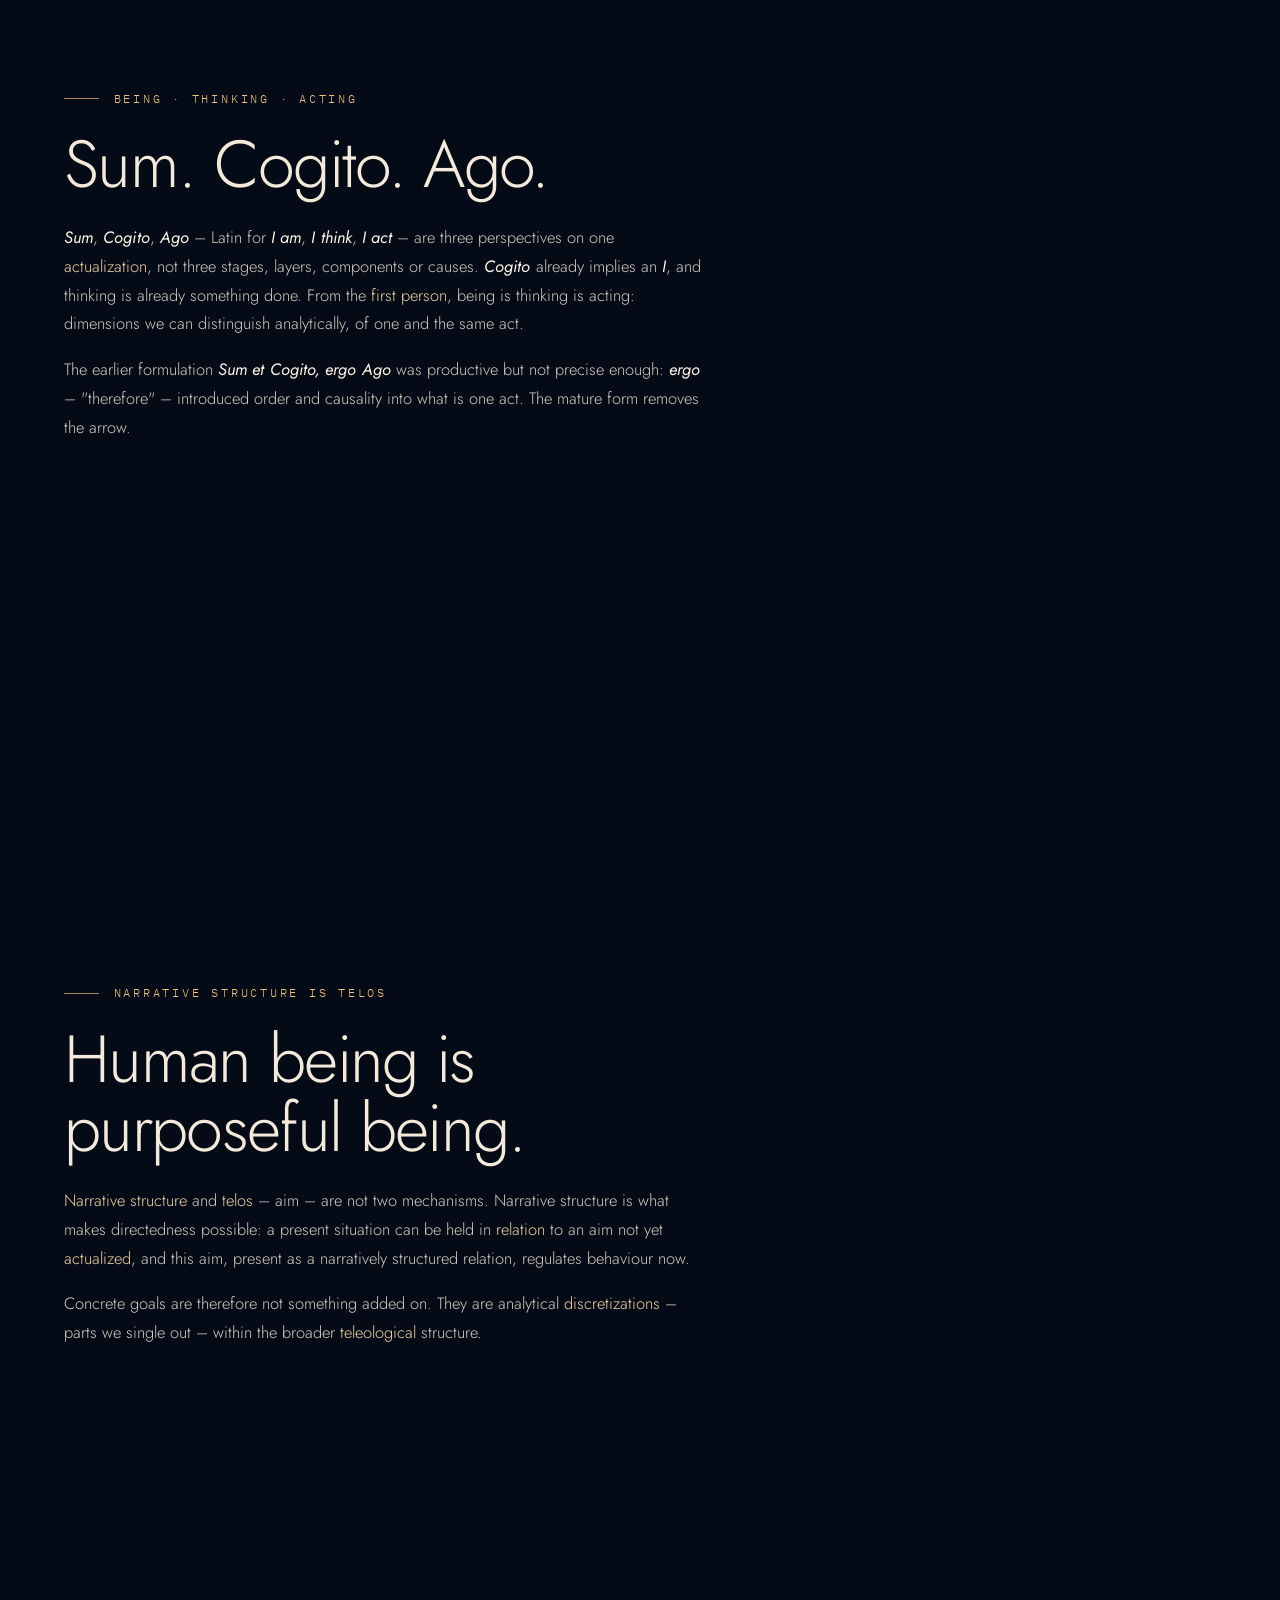
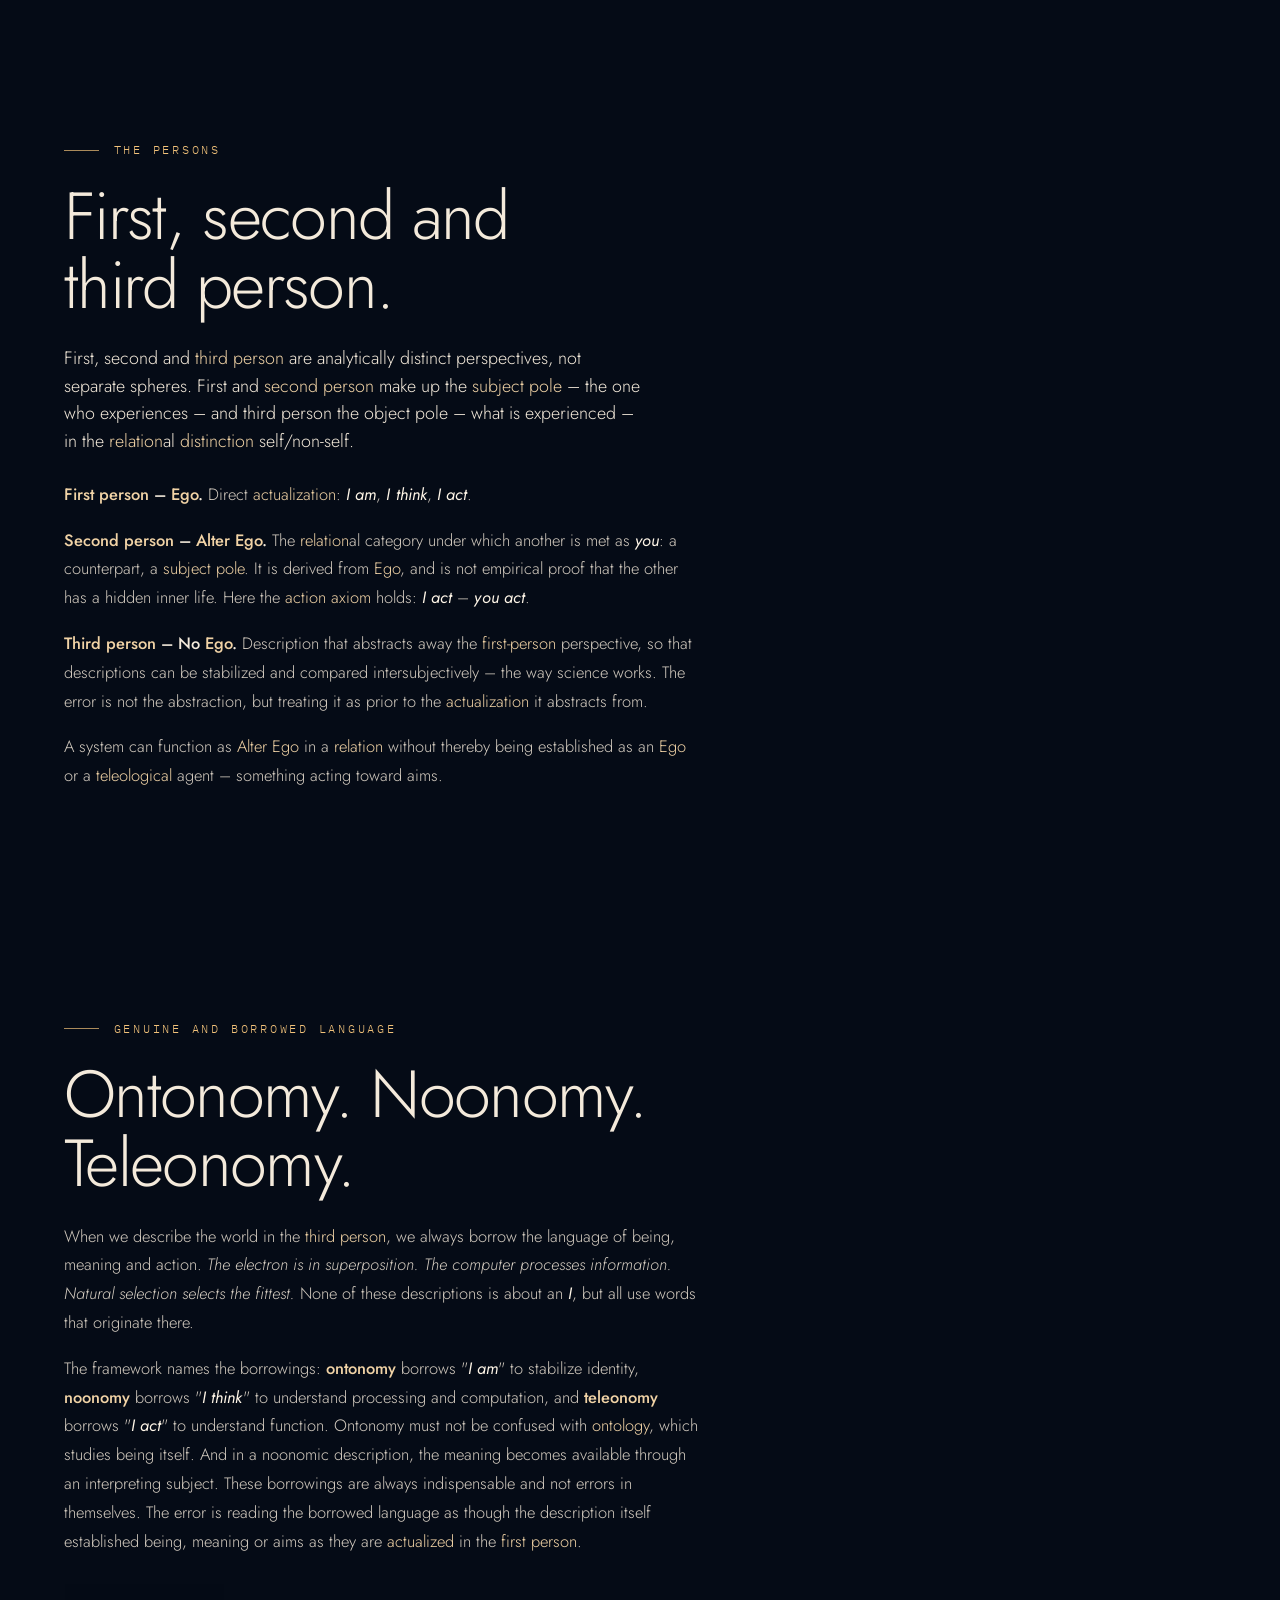
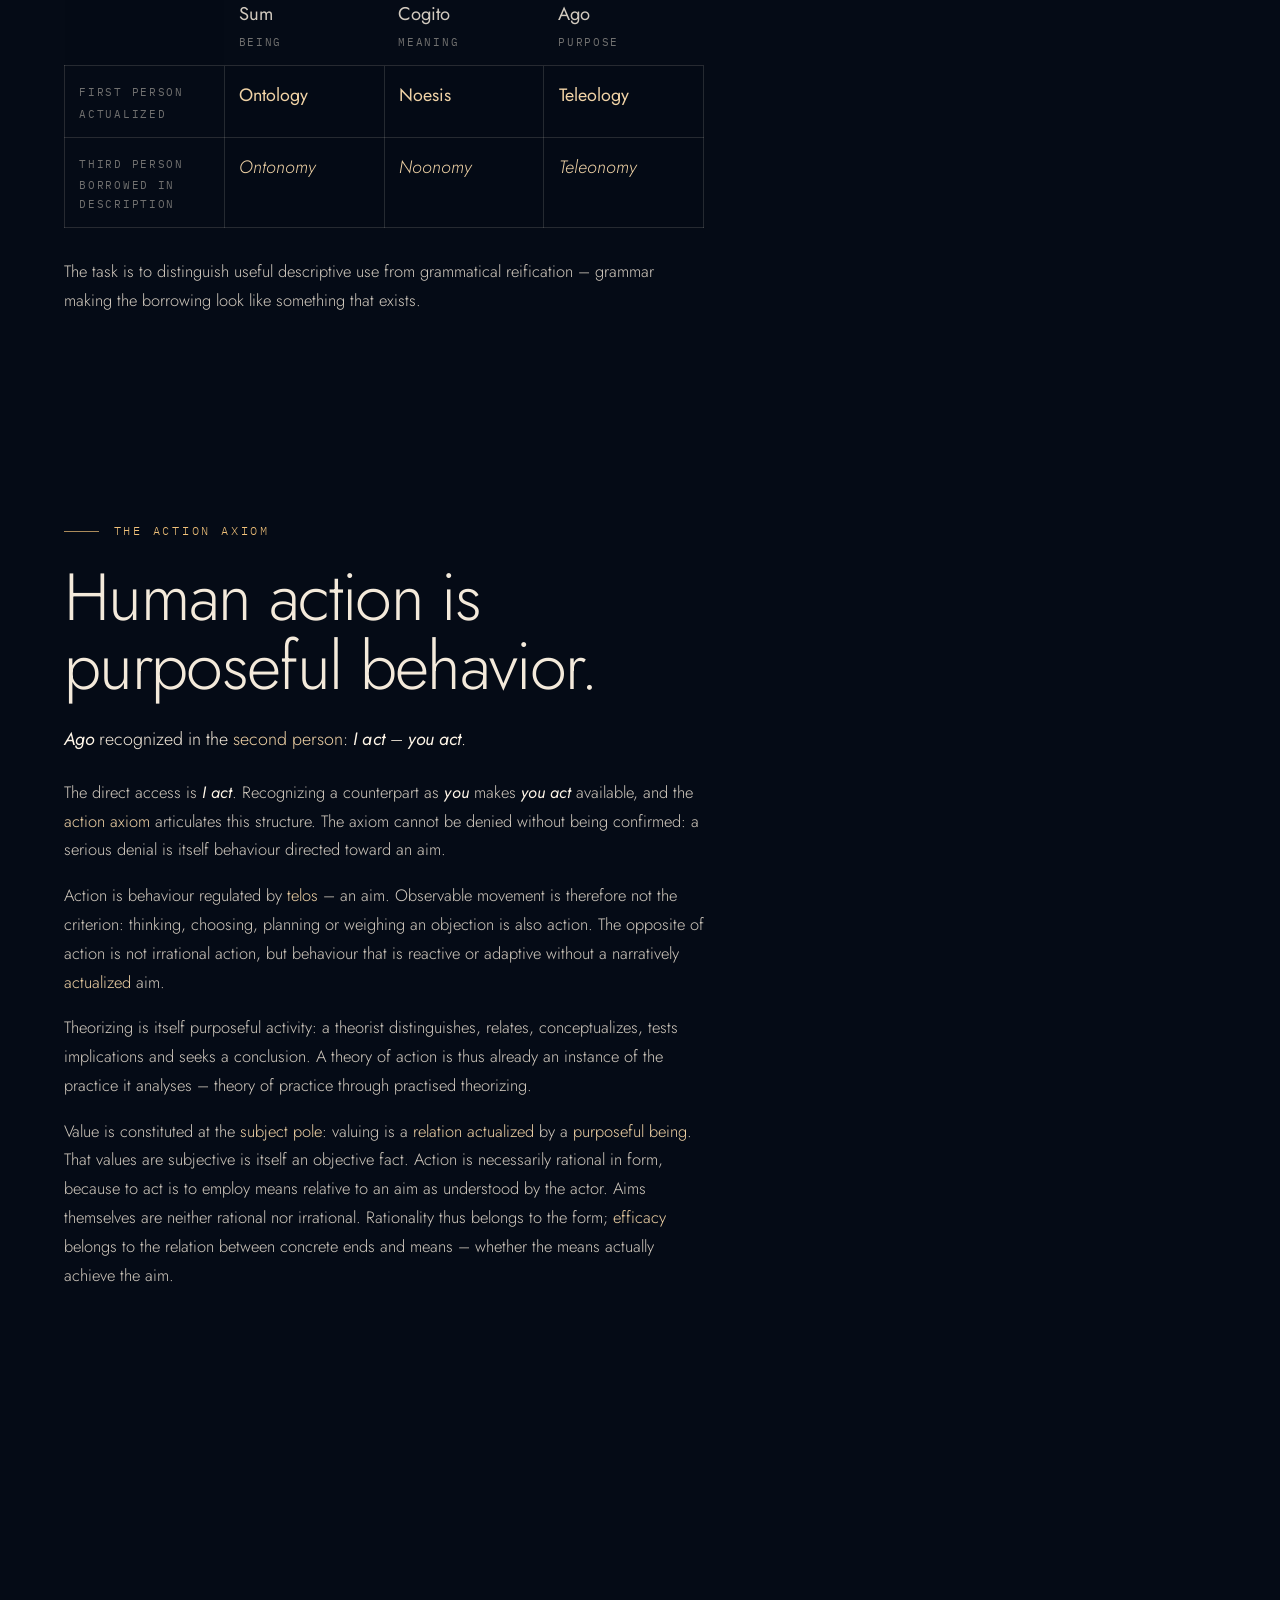
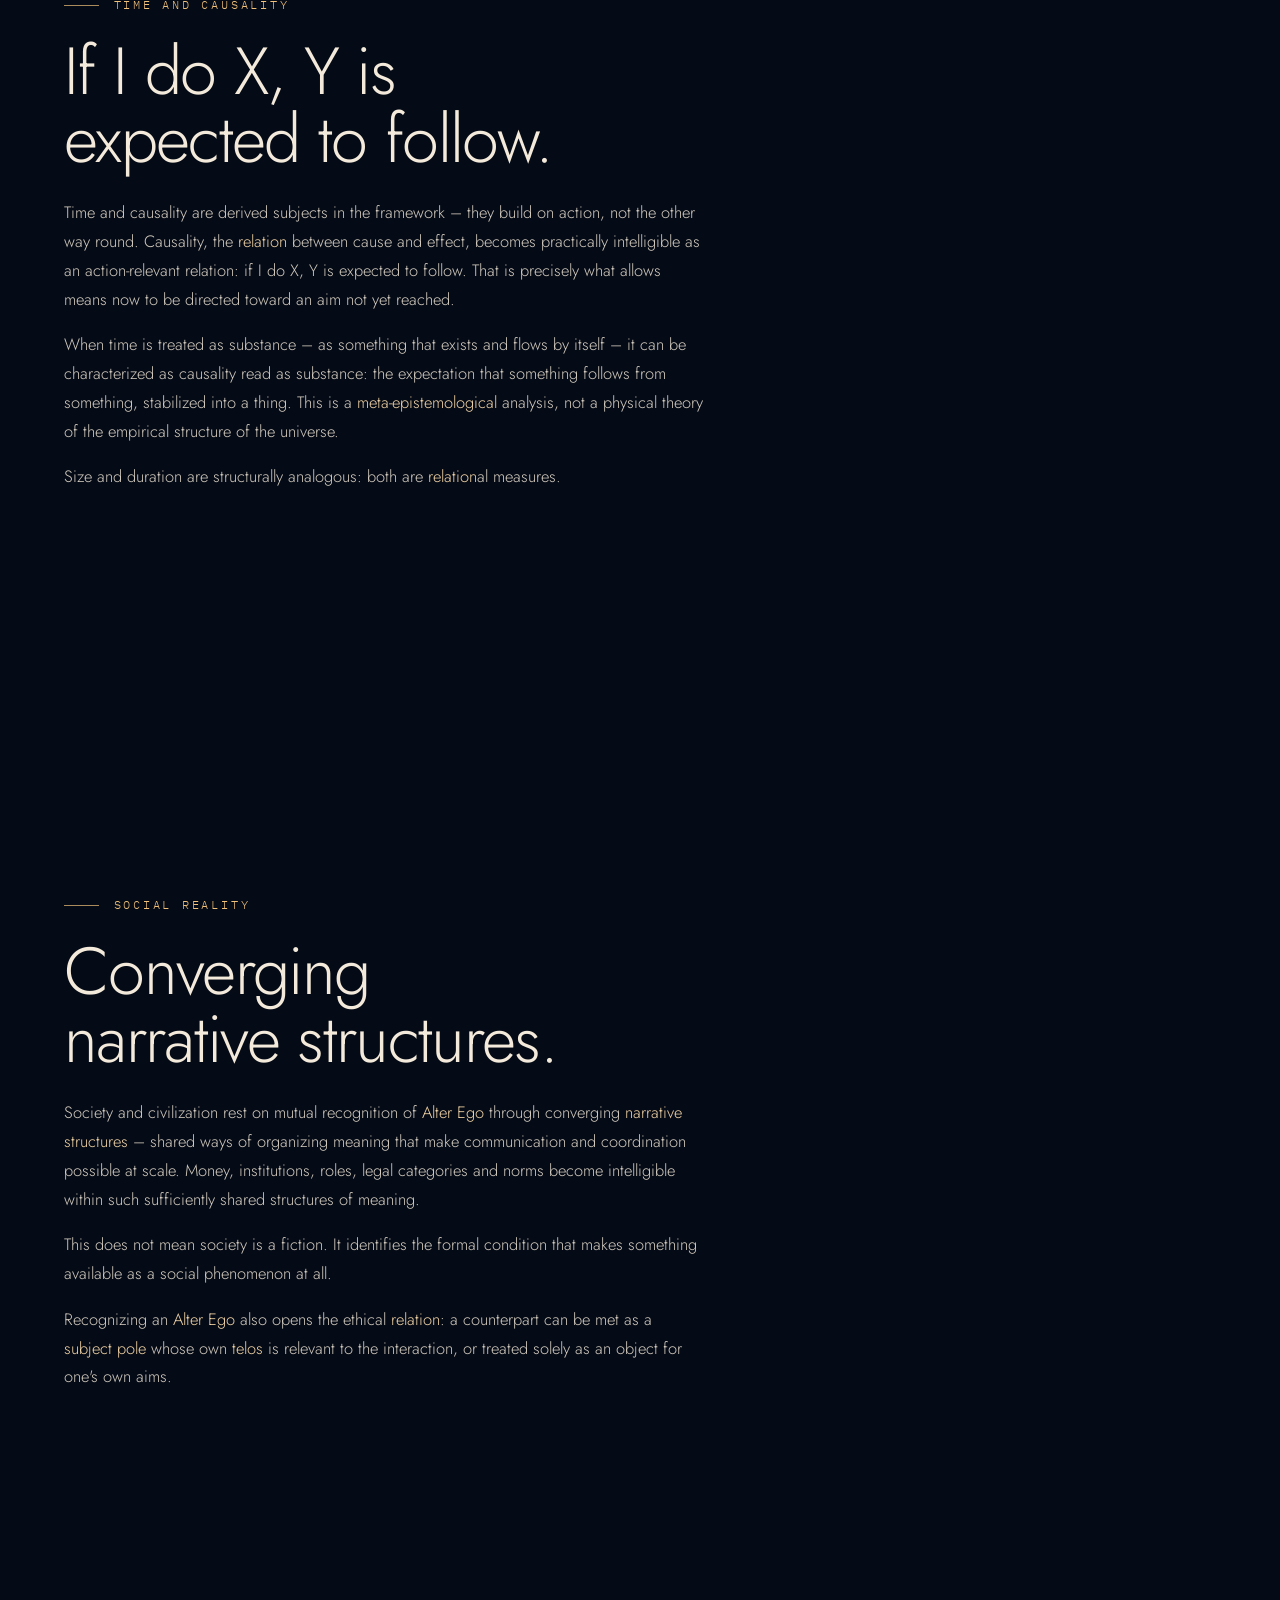
==== commit 38ef5869: "Reading level name has a fixed width, so the bar no longer shifts when the level changes Co-Authored" ====
--- a/public/index.html
+++ b/public/index.html
@@ -35,7 +35,7 @@
 <link href="https://fonts.googleapis.com" rel="preconnect"/>
 <link crossorigin="" href="https://fonts.gstatic.com" rel="preconnect"/>
 <link href="https://fonts.googleapis.com/css2?family=IBM+Plex+Mono:wght@400&amp;family=Jost:ital,wght@0,300;0,400;0,500;1,300;1,400&amp;display=swap" rel="stylesheet"/>
-<link href="styles.css?v=8e6d70d785" rel="stylesheet"/>
+<link href="styles.css?v=98180d7f4e" rel="stylesheet"/>
 <script>document.documentElement.className += " js"; try { var lv = localStorage.getItem("level"); if (lv === "1" || lv === "2" || lv === "3") document.documentElement.setAttribute("data-level", lv); } catch (e) {} setTimeout(function () { if (!window.fieldReady) document.documentElement.className = document.documentElement.className.replace(" js", ""); }, 4000);</script>
 <script data-domains="instituteofteleosophy.org,teleosofiskinstitutt.no" data-website-id="b97d4ee5-205d-4a35-af86-c001f4d36a56" defer="" src="https://cloud.umami.is/script.js"></script>
 </head>
--- a/public/styles.css
+++ b/public/styles.css
@@ -87,7 +87,9 @@
 
 .level { display: none; align-items: center; gap: 0.6rem; font-family: var(--mono); font-size: 0.64rem; letter-spacing: 0.14em; text-transform: uppercase; color: var(--cream-3); cursor: pointer; }
 html.js .level { display: flex; }
-.level-name { color: var(--cream); min-width: 6.2em; }
+/* fixed width = the longest name (monospace), so switching level never moves anything */
+.level-name { color: var(--cream); white-space: nowrap; width: calc(8ch + 8 * 0.14em); }
+html[lang="en"] .level-name { width: calc(9ch + 9 * 0.14em); }
 .level input { -webkit-appearance: none; appearance: none; width: 4.6rem; height: 1.4rem; margin: 0; background: transparent; cursor: pointer; }
 .level input::-webkit-slider-runnable-track { height: 1px; background: linear-gradient(90deg, var(--cream-3), var(--gold)); }
 .level input::-moz-range-track { height: 1px; background: linear-gradient(90deg, var(--cream-3), var(--gold)); }
@@ -287,7 +289,7 @@
 @media (max-width: 480px) { .bar-links .kb { display: none; } }
 @media (max-width: 1100px) { .level-label { display: none; } }
 @media (max-width: 820px), (max-aspect-ratio: 5/4) and (max-width: 1180px) { .level { gap: 0.45rem; margin-left: 0.75rem; } .level input { width: 2.8rem; } }
-@media (max-width: 380px) { .level-name { min-width: 0; } .level input { width: 2.4rem; } }
+@media (max-width: 380px) { .level input { width: 2.4rem; } }
 
 /* ------------------------------------------------------------- small screens: the figure lives in a band */
 
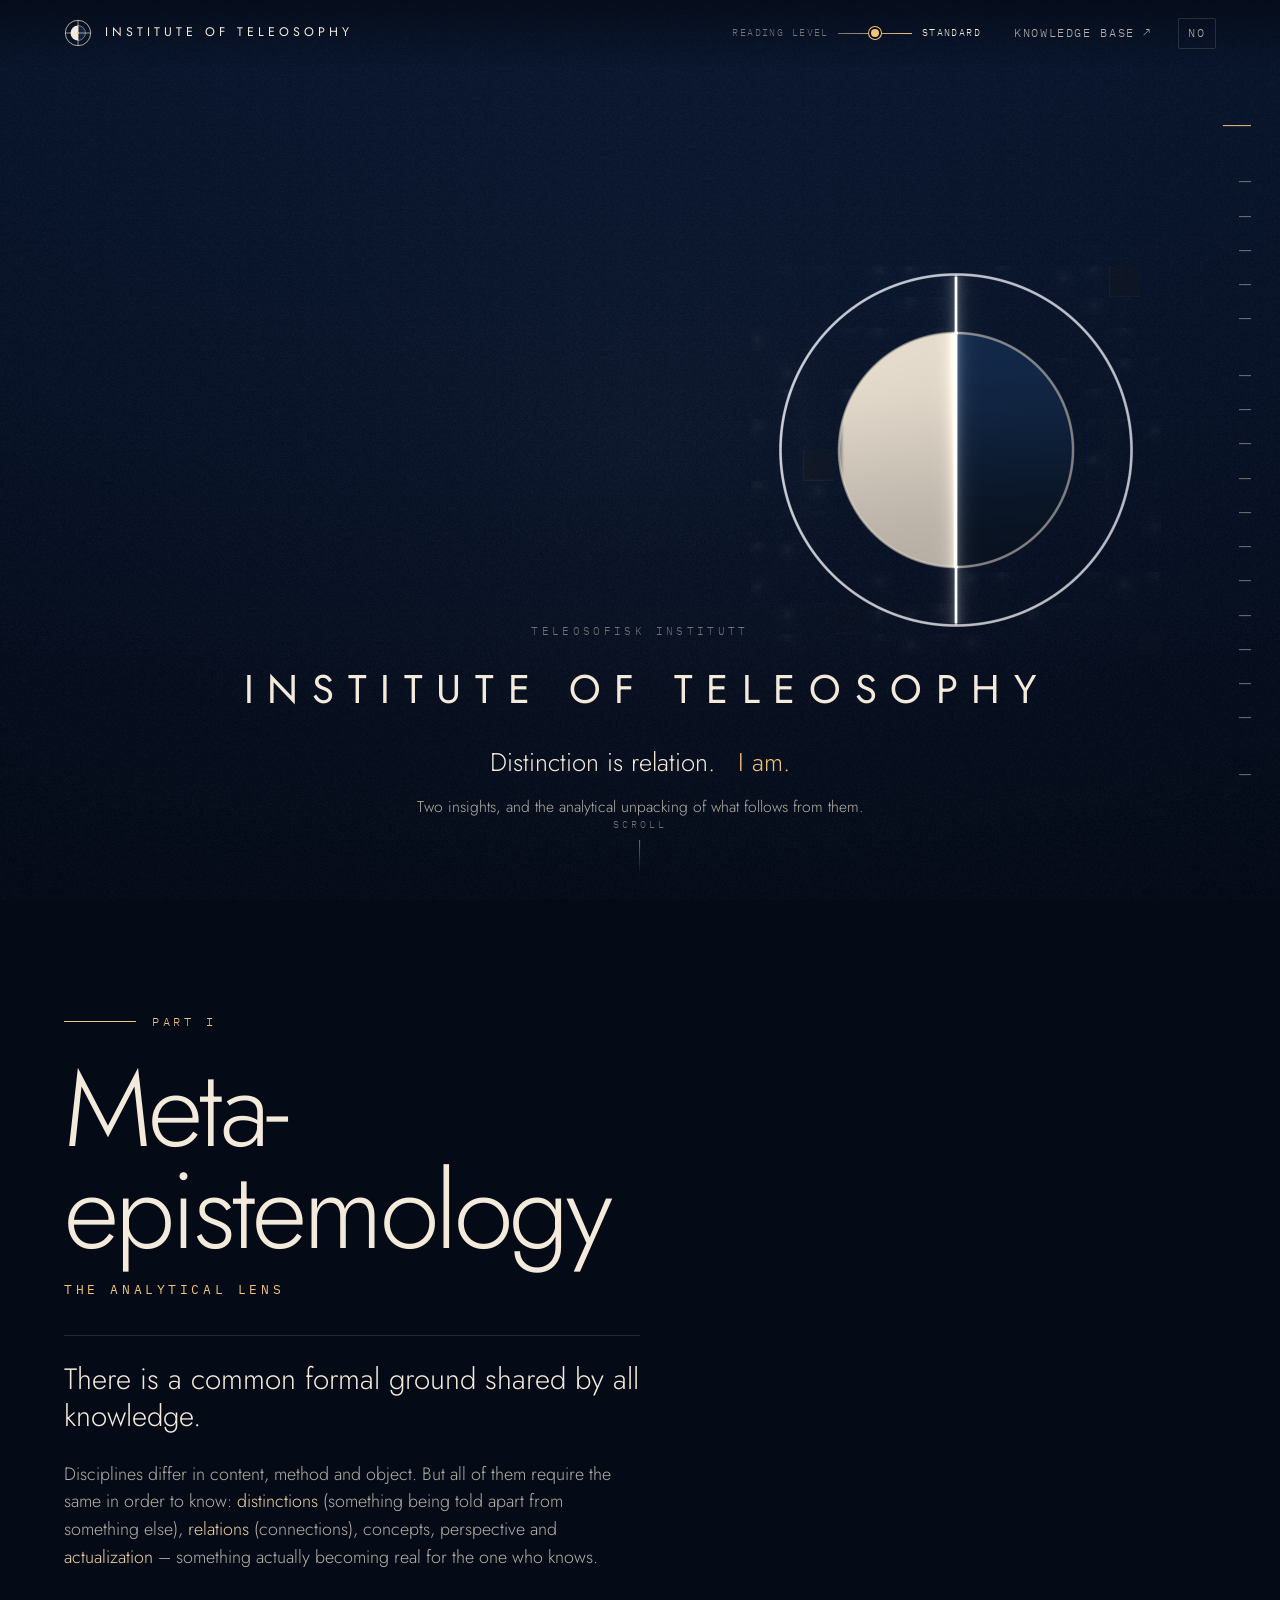
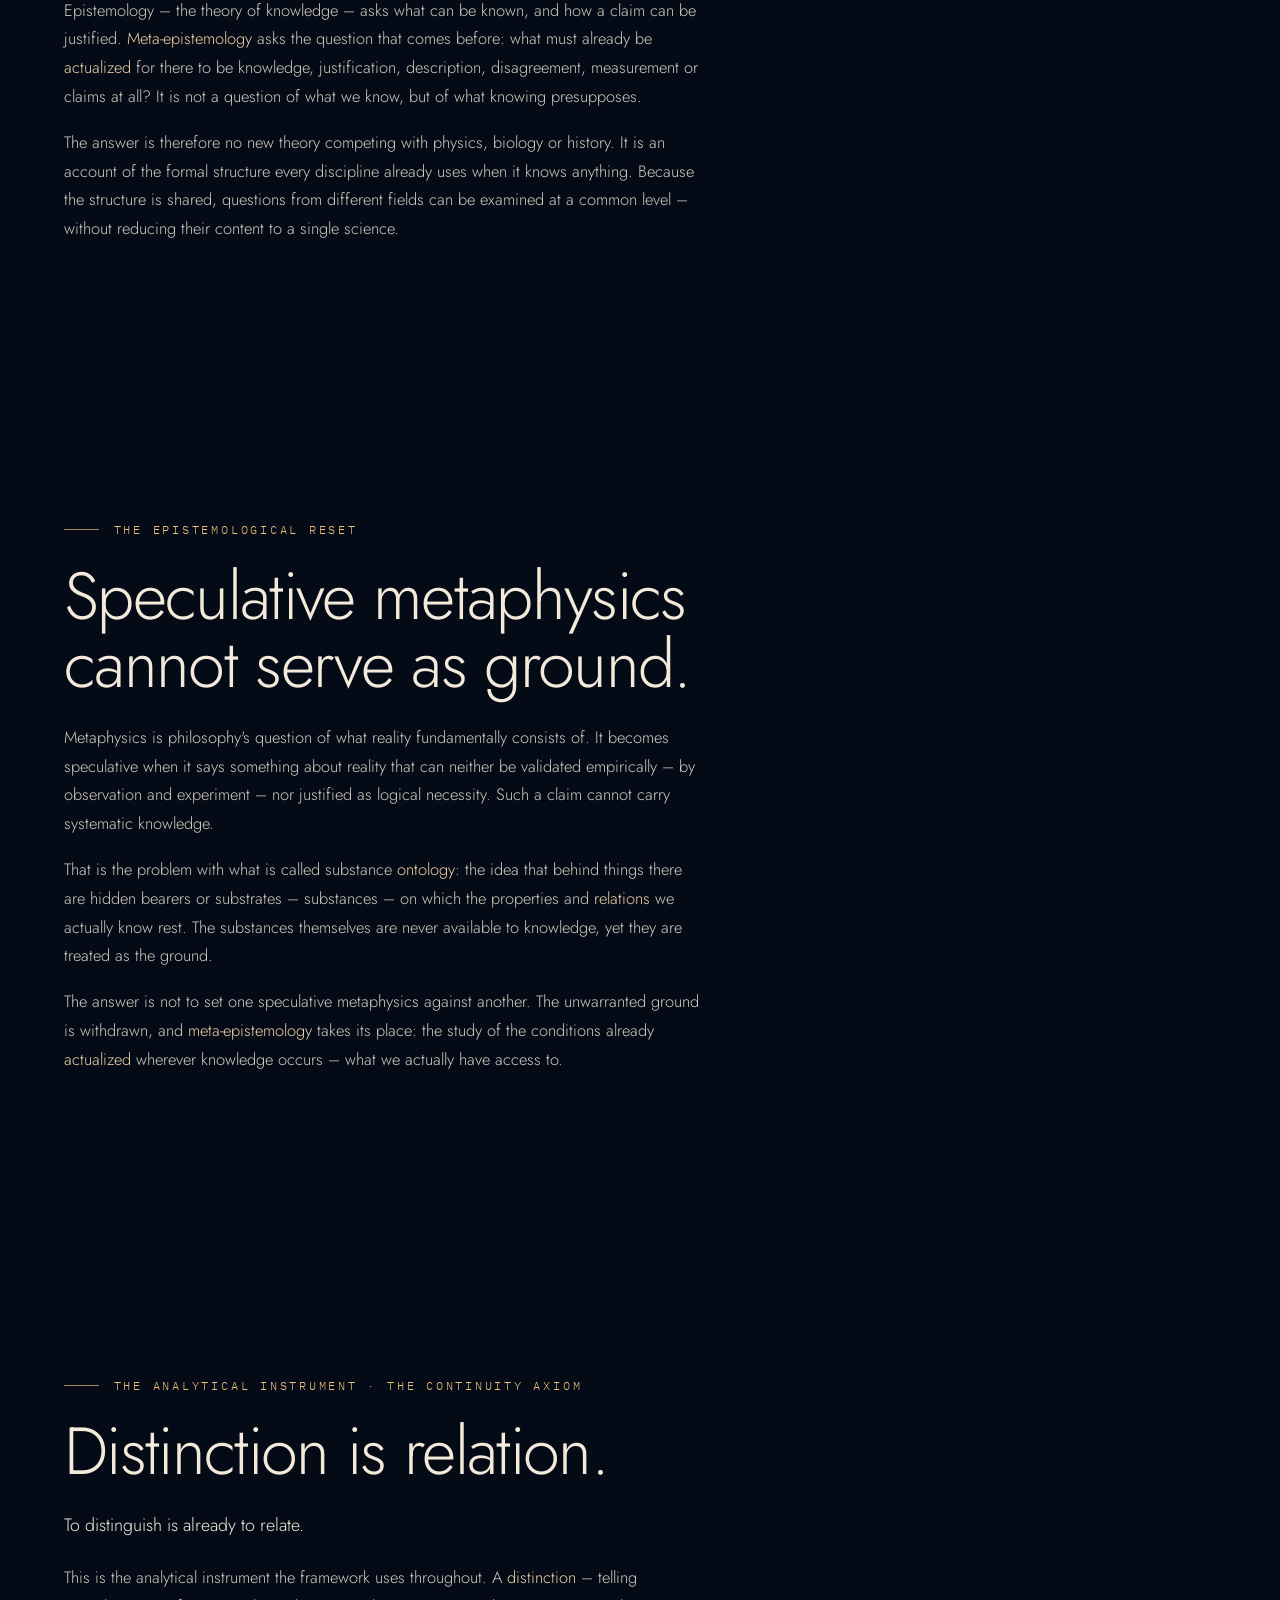
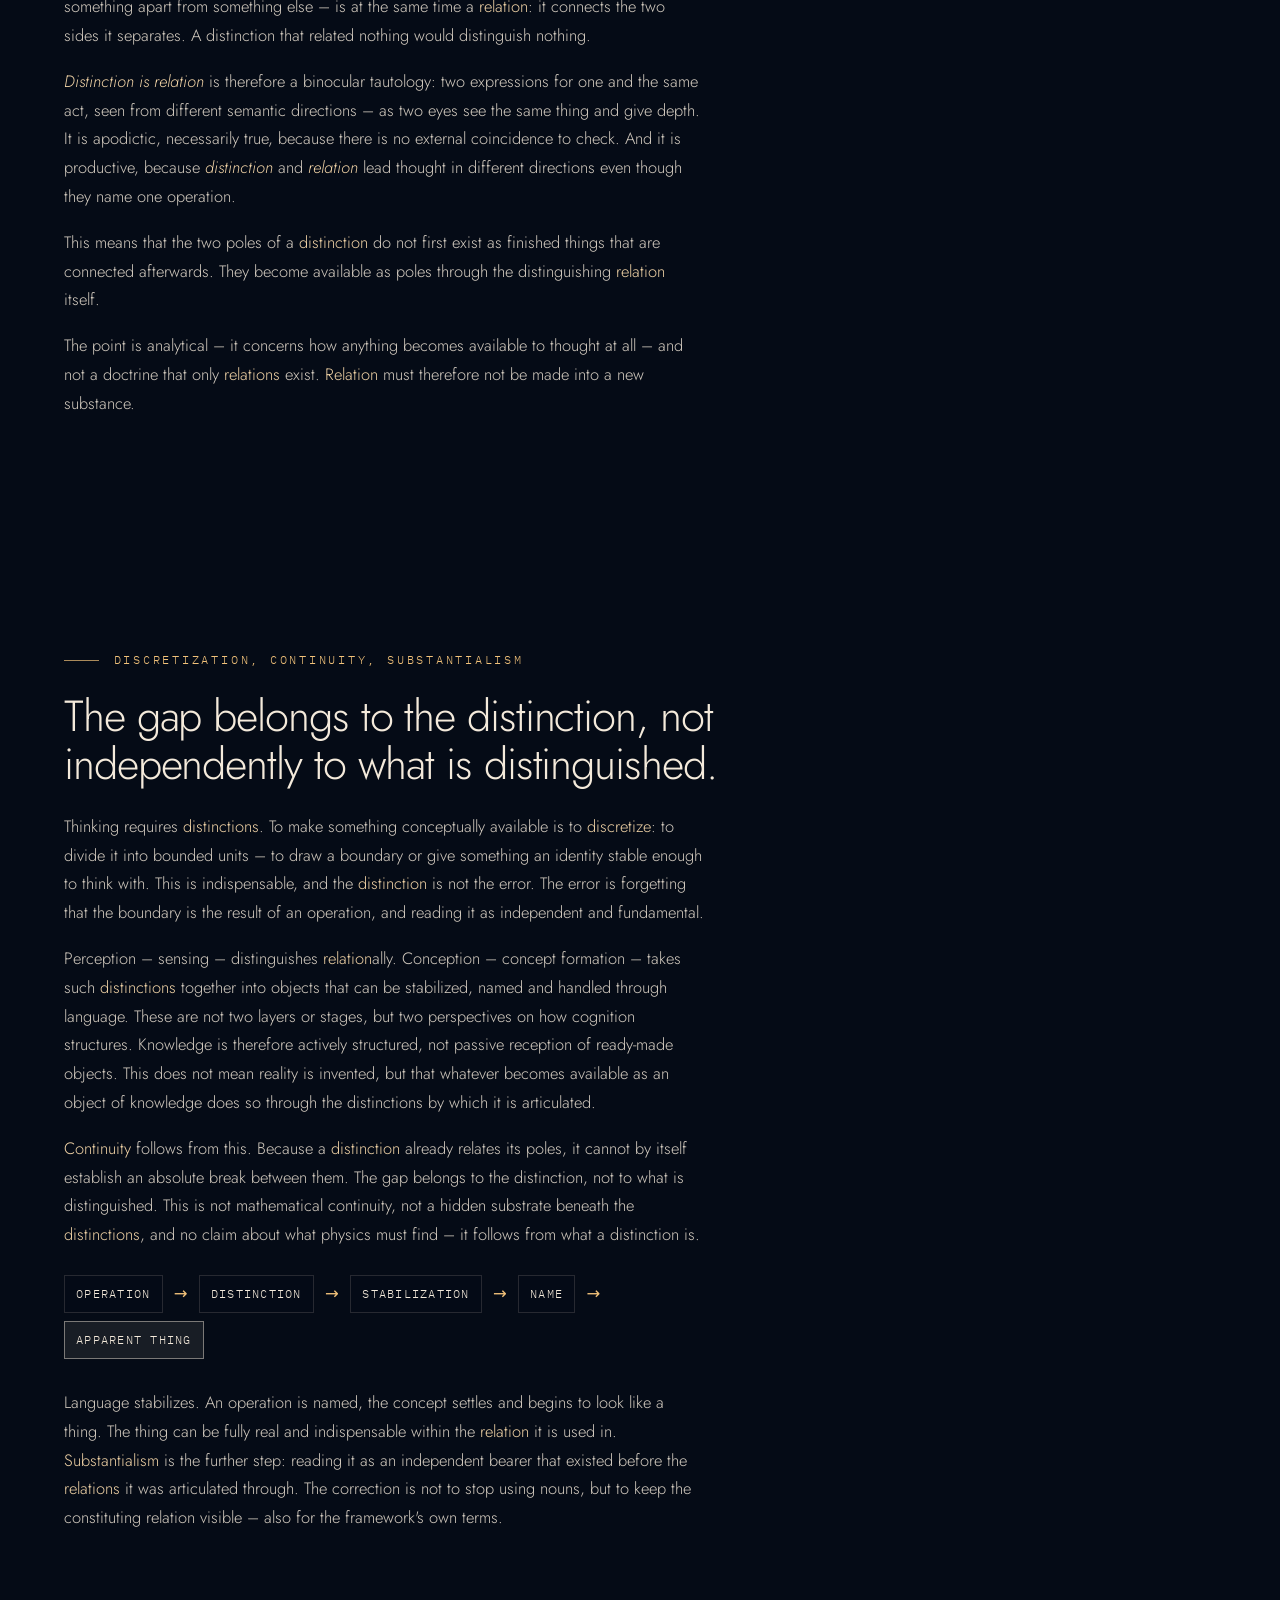
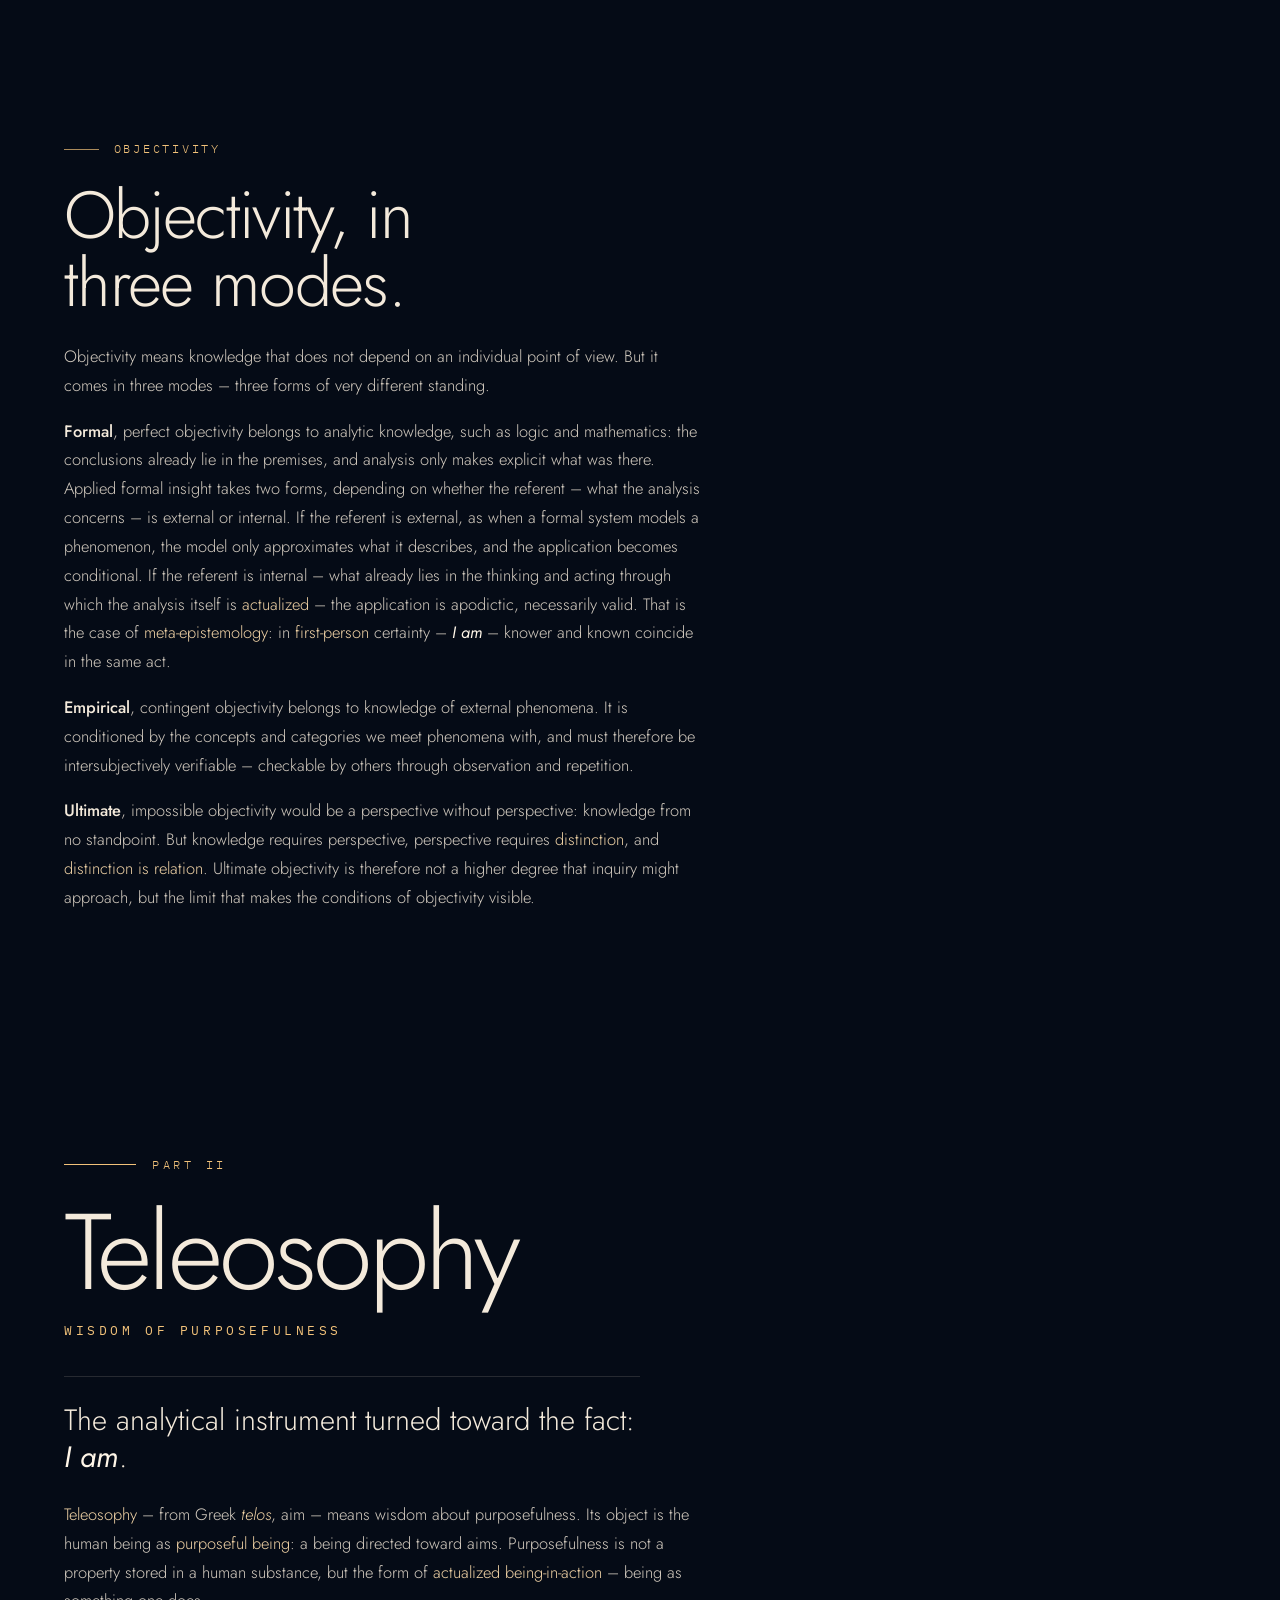
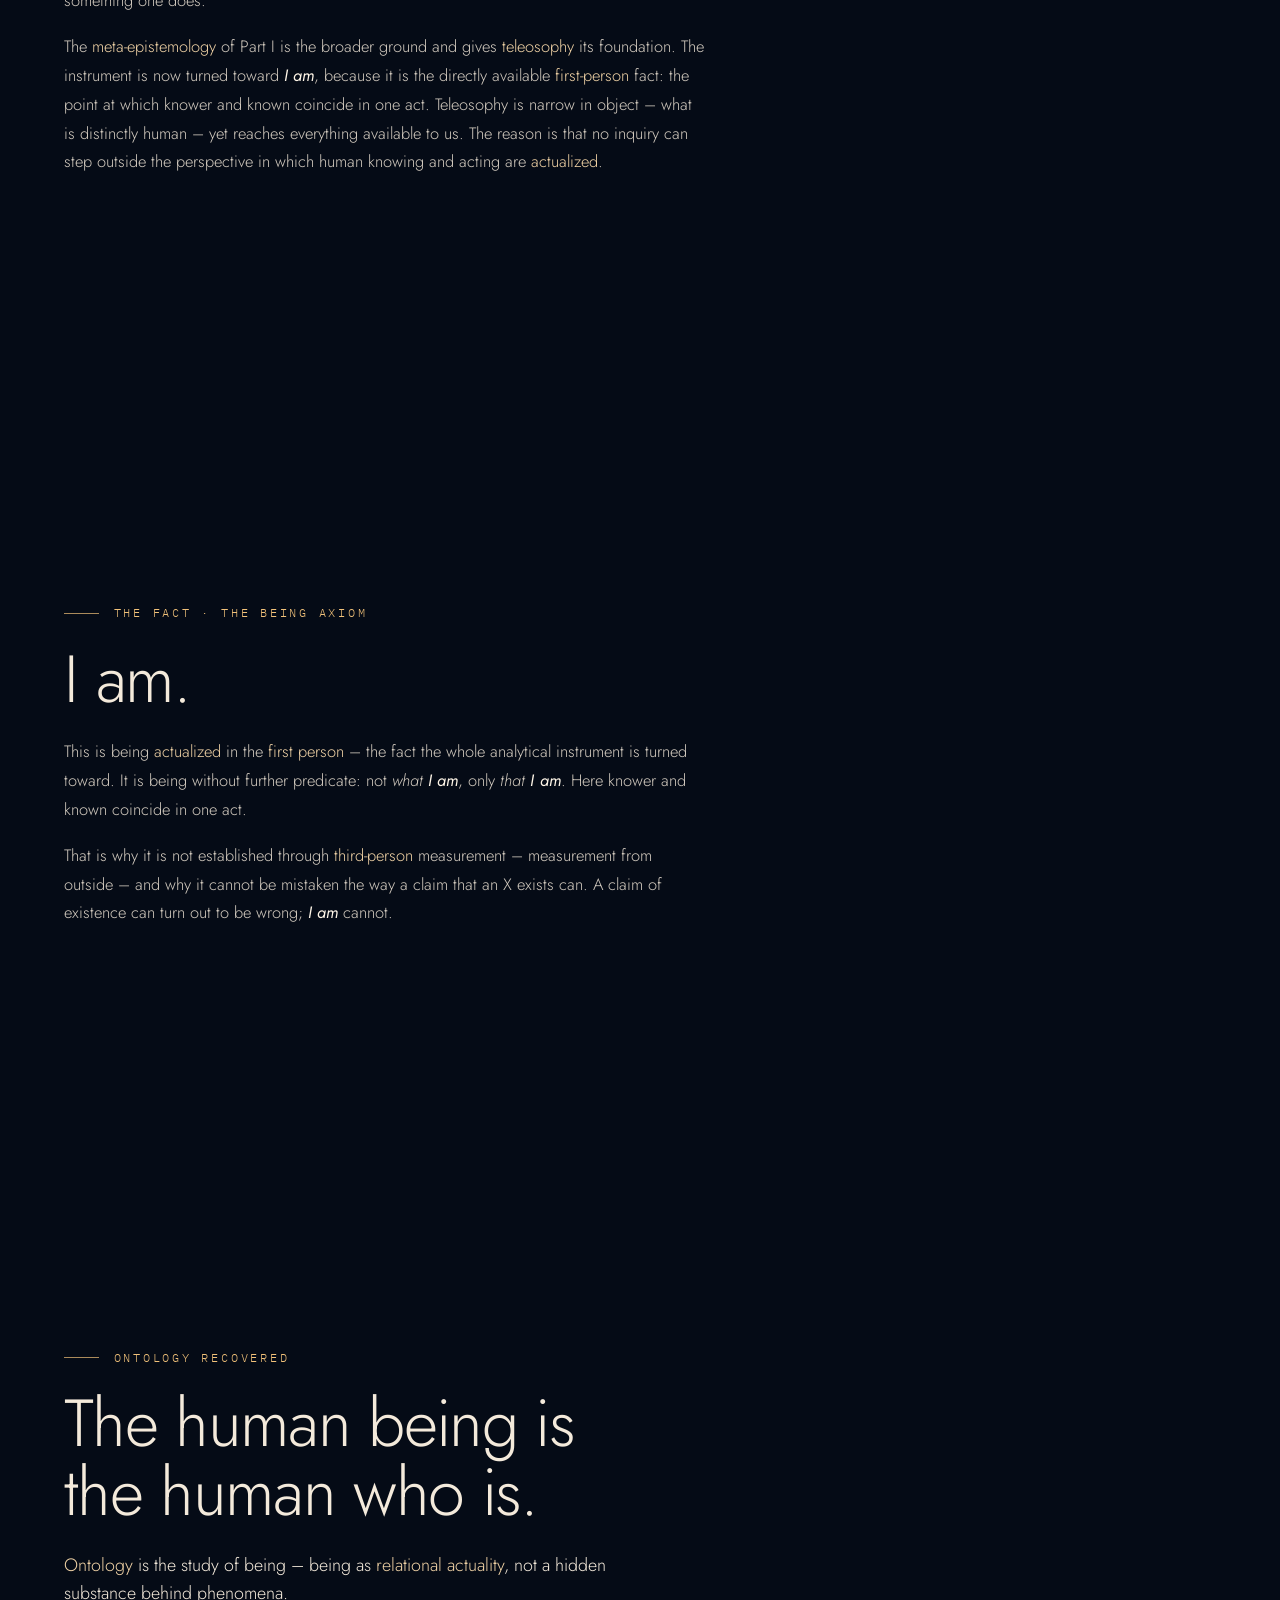
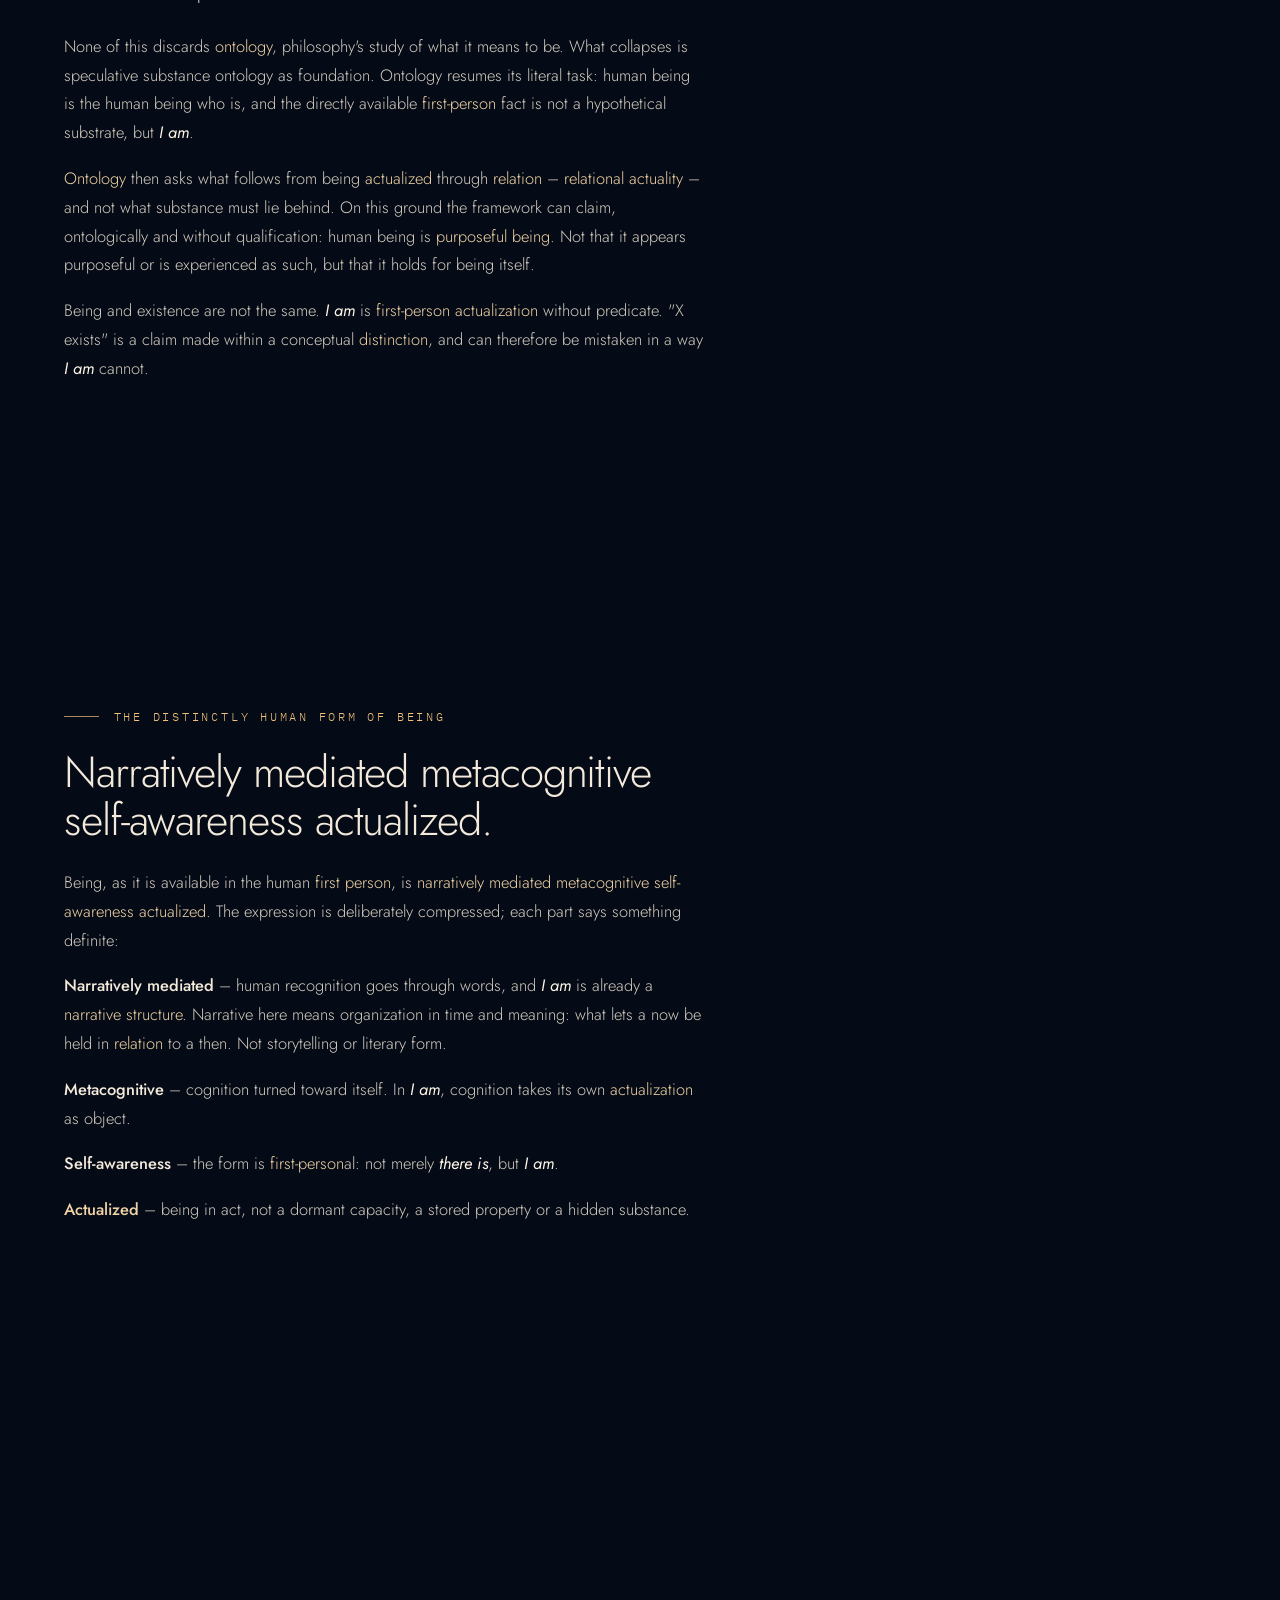
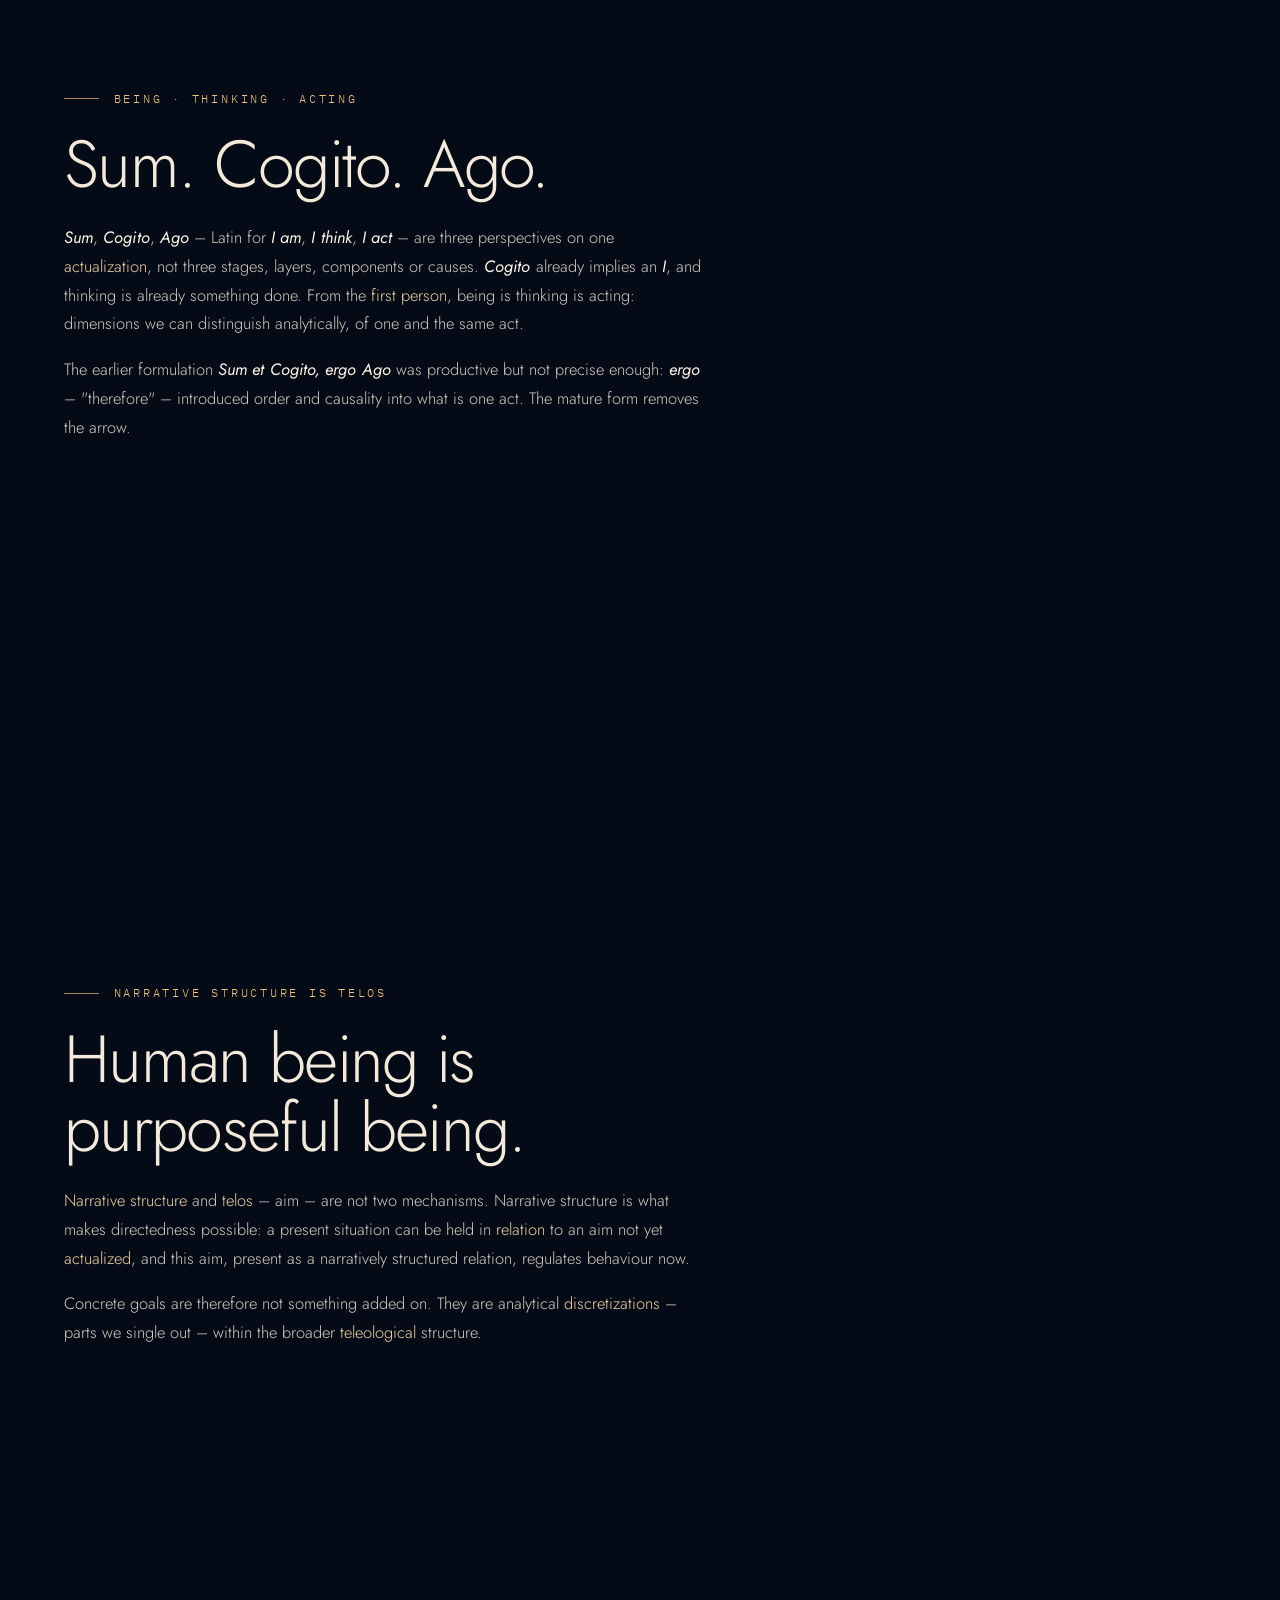
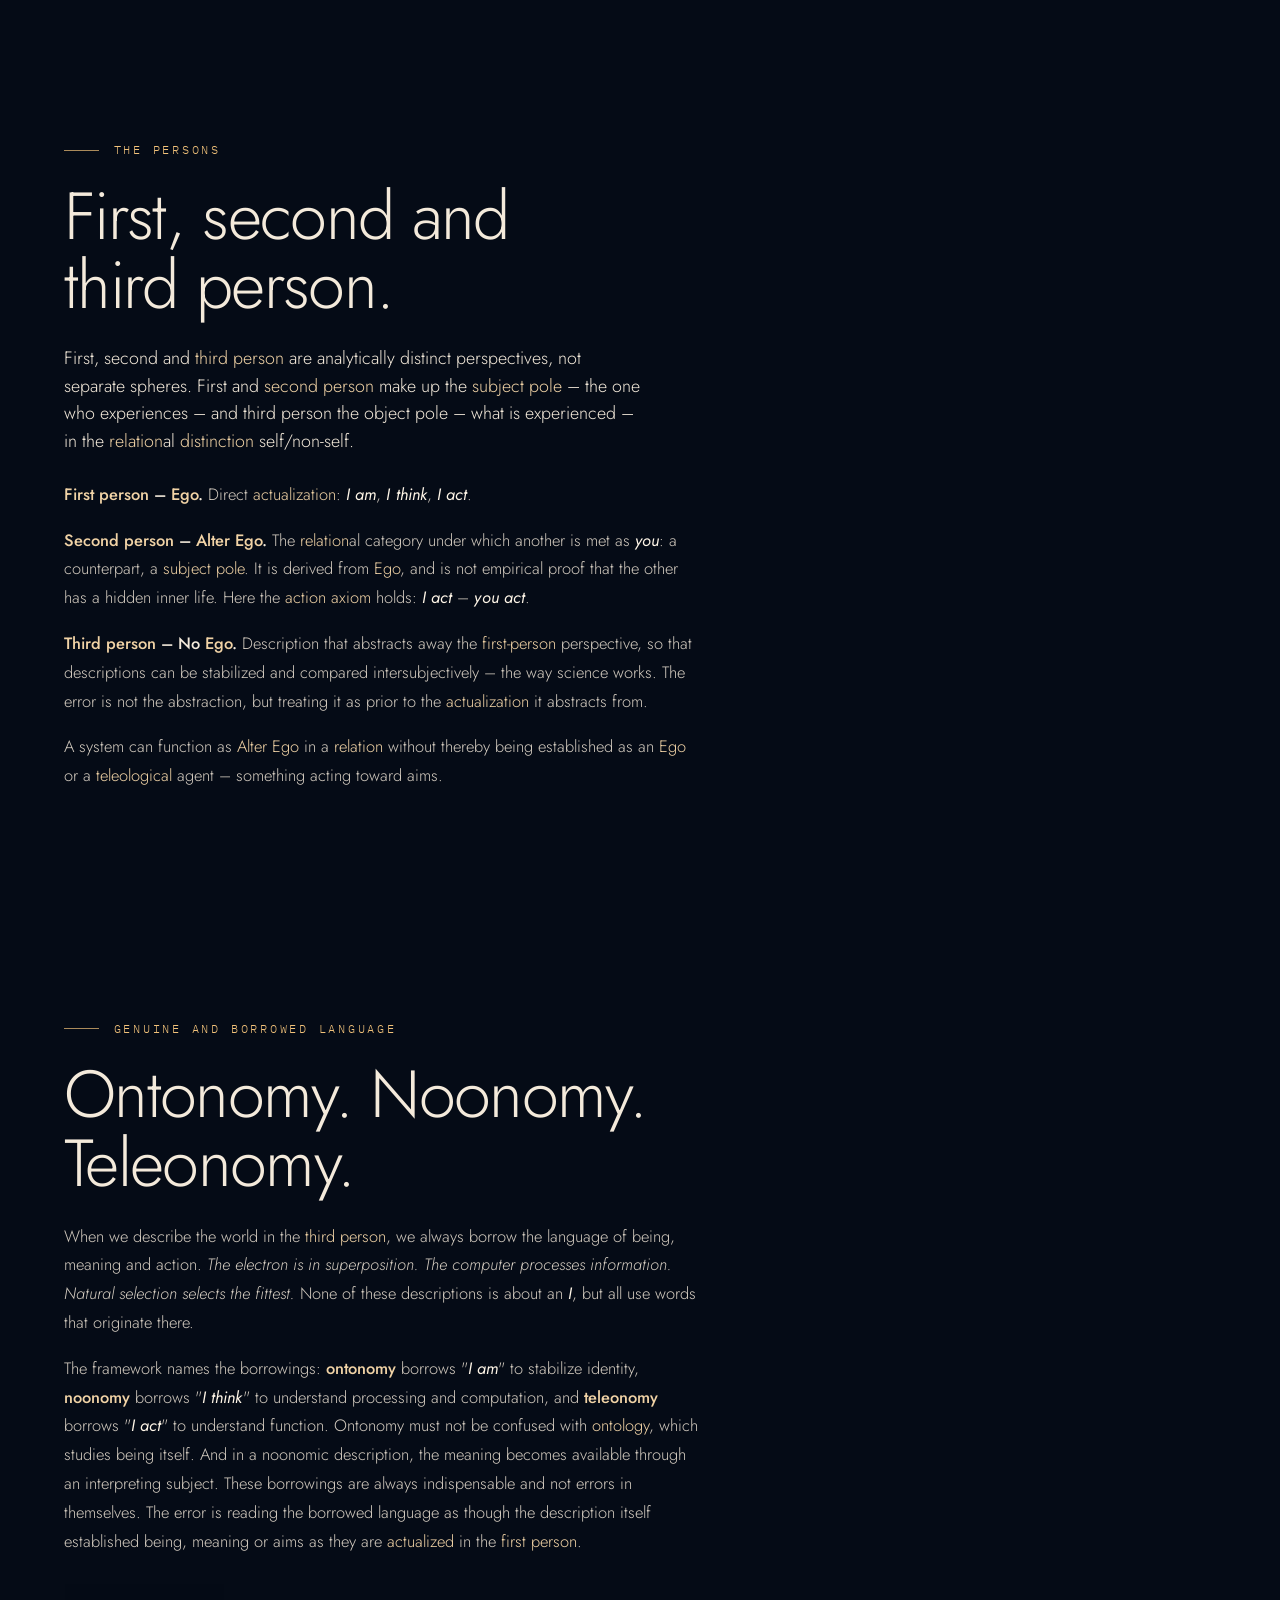
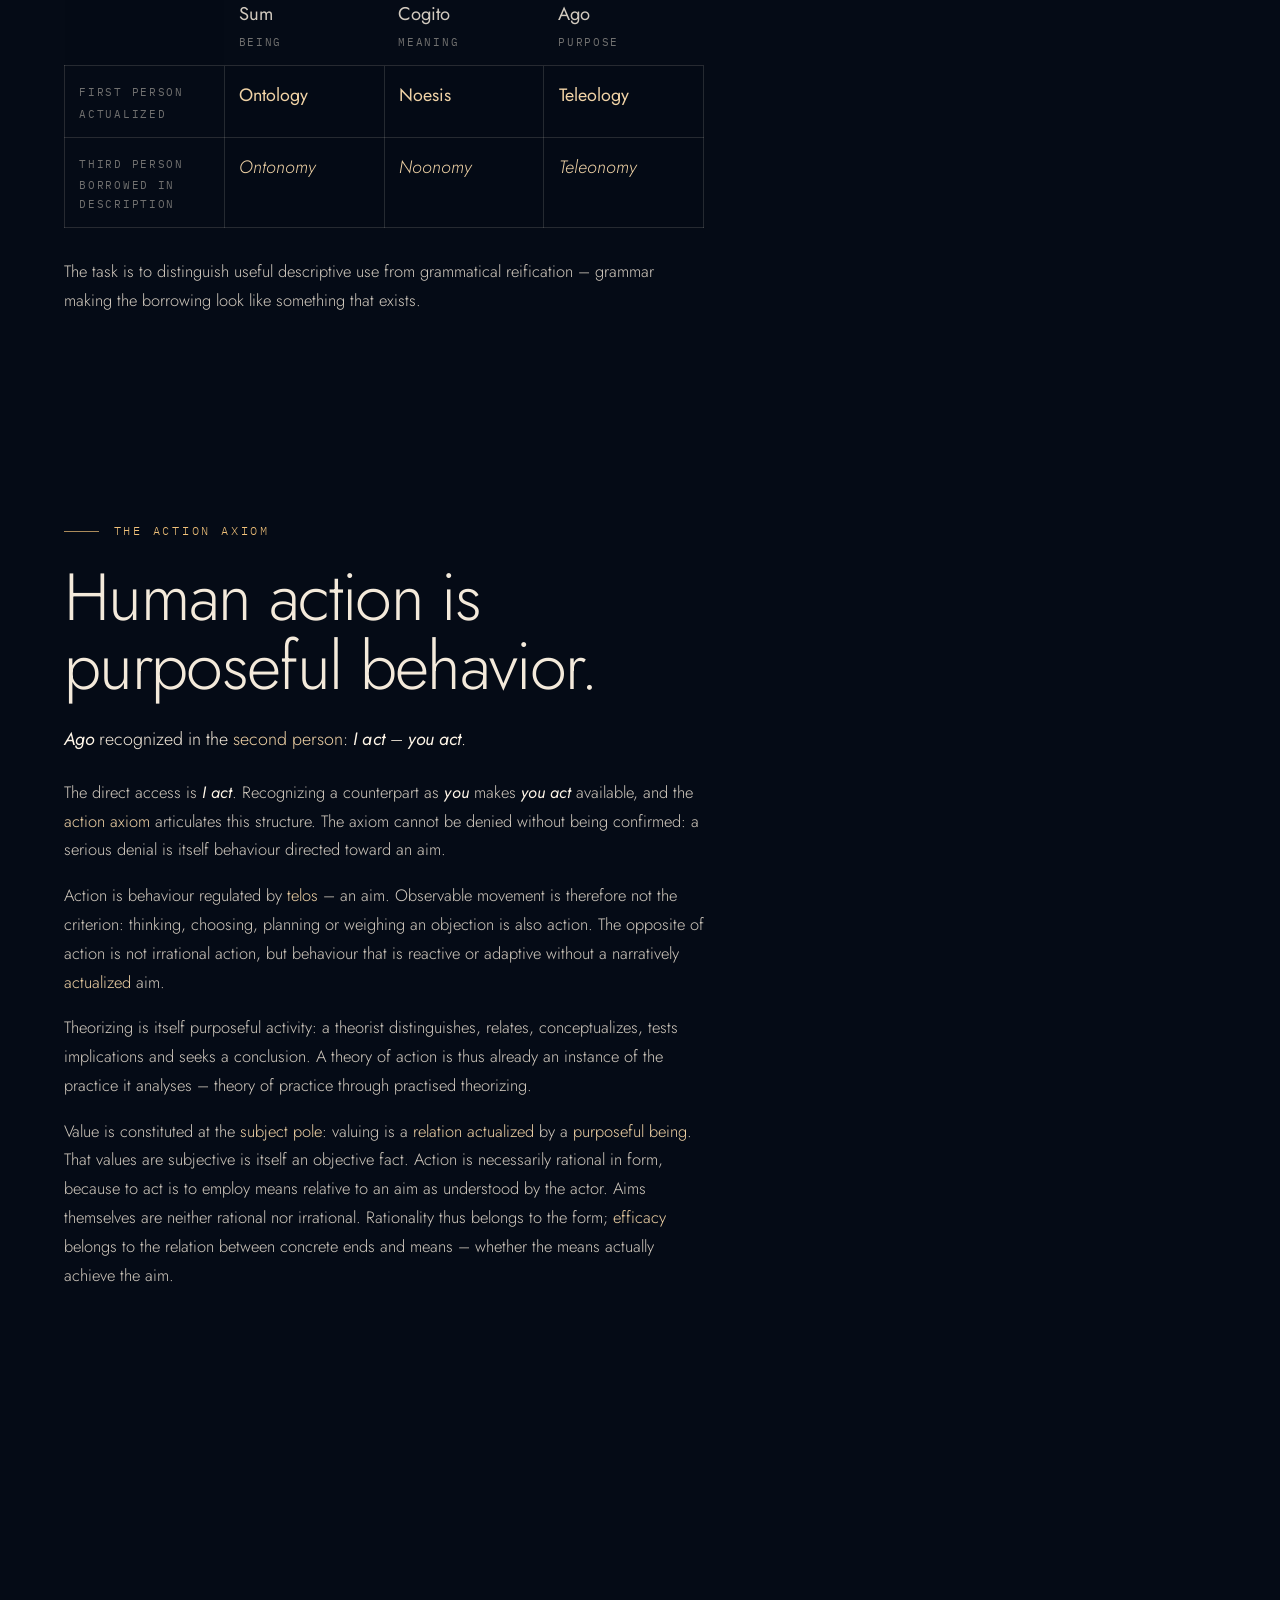
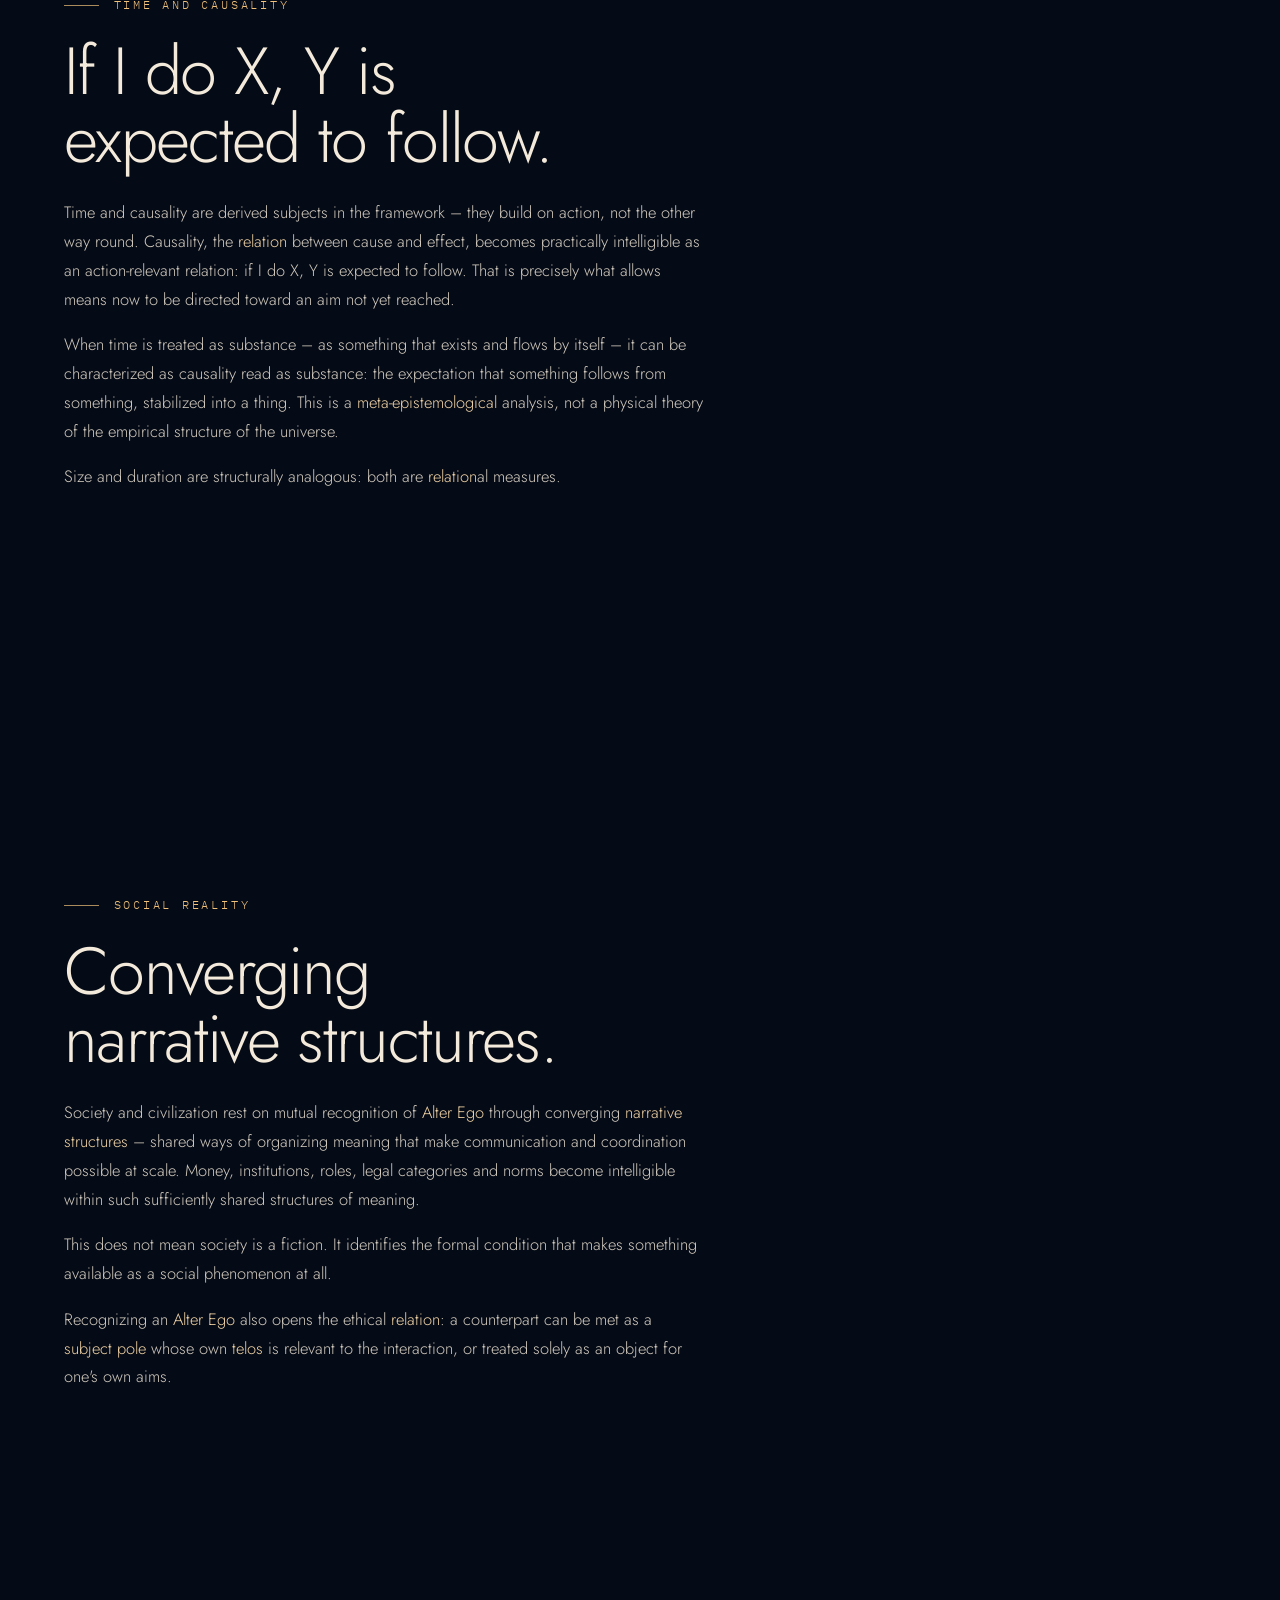
==== commit 3d76408b: "Phones: reading level behind an Aa button that opens the slider in a panel under the bar; NO/EN stay" ====
--- a/public/index.html
+++ b/public/index.html
@@ -35,7 +35,7 @@
 <link href="https://fonts.googleapis.com" rel="preconnect"/>
 <link crossorigin="" href="https://fonts.gstatic.com" rel="preconnect"/>
 <link href="https://fonts.googleapis.com/css2?family=IBM+Plex+Mono:wght@400&amp;family=Jost:ital,wght@0,300;0,400;0,500;1,300;1,400&amp;display=swap" rel="stylesheet"/>
-<link href="styles.css?v=98180d7f4e" rel="stylesheet"/>
+<link href="styles.css?v=debbd9eba2" rel="stylesheet"/>
 <script>document.documentElement.className += " js"; try { var lv = localStorage.getItem("level"); if (lv === "1" || lv === "2" || lv === "3") document.documentElement.setAttribute("data-level", lv); } catch (e) {} setTimeout(function () { if (!window.fieldReady) document.documentElement.className = document.documentElement.className.replace(" js", ""); }, 4000);</script>
 <script data-domains="instituteofteleosophy.org,teleosofiskinstitutt.no" data-website-id="b97d4ee5-205d-4a35-af86-c001f4d36a56" defer="" src="https://cloud.umami.is/script.js"></script>
 </head>
@@ -51,7 +51,7 @@
 </a>
 <p aria-hidden="true" class="partbar"><span data-p="1"><b>I</b>Meta-epistemology</span><span data-p="2"><b>II</b>Teleosophy</span></p>
 <nav aria-label="Site" class="bar-links">
-<label class="level" title="Reading level"><span class="level-label">Reading level</span><input aria-label="Reading level" data-names="Simple|Standard|Technical" max="3" min="1" step="1" type="range" value="2"/><span aria-hidden="true" class="level-name">Standard</span></label>
+<div class="level-wrap"><button aria-controls="level-panel" aria-expanded="false" aria-label="Reading level" class="level-toggle" title="Reading level" type="button">Aa</button> <label class="level" id="level-panel" title="Reading level"><span class="level-label">Reading level</span><input aria-label="Reading level" data-names="Simple|Standard|Technical" max="3" min="1" step="1" type="range" value="2"/><span aria-hidden="true" class="level-name">Standard</span></label></div>
 <a class="kb" href="https://meta-epistemology.org">Knowledge base <span aria-hidden="true">↗</span></a>
 <a class="lang" href="https://teleosofiskinstitutt.no/" hreflang="no" lang="no" title="Norsk">NO</a>
 </nav>
@@ -632,6 +632,6 @@
 <a href="https://teleosofiskinstitutt.no/" hreflang="no" lang="no">Norsk</a>
 </p>
 </footer>
-<script defer="" src="site.js?v=2265d53828"></script>
+<script defer="" src="site.js?v=0dce4d58a2"></script>
 </body>
 </html>
--- a/public/styles.css
+++ b/public/styles.css
@@ -288,8 +288,23 @@
 
 @media (max-width: 480px) { .bar-links .kb { display: none; } }
 @media (max-width: 1100px) { .level-label { display: none; } }
-@media (max-width: 820px), (max-aspect-ratio: 5/4) and (max-width: 1180px) { .level { gap: 0.45rem; margin-left: 0.75rem; } .level input { width: 2.8rem; } }
-@media (max-width: 380px) { .level input { width: 2.4rem; } }
+/* Phones and upright tablets: a small button opens the slider in a panel under the bar */
+.level-wrap { display: contents; }
+.level-toggle { display: none; }
+@media (max-width: 820px), (max-aspect-ratio: 5/4) and (max-width: 1180px) {
+  .level-wrap { display: block; position: relative; }
+  html.js .level-toggle { display: inline-flex; align-items: center; height: 2.1rem; font: inherit; font-family: var(--sans); font-size: 0.95rem; line-height: 1; color: var(--cream-2); background: none; border: 1px solid var(--line); border-radius: 2px; padding: 0 0.55rem; cursor: pointer; }
+  .bar-links .lang { display: inline-flex; align-items: center; height: 2.1rem; padding-top: 0; padding-bottom: 0; }
+  .level-wrap.open .level-toggle { color: var(--gold); border-color: var(--gold); }
+  html.js .level-wrap:not(.open) .level { display: none; }
+  html.js .level-wrap.open .level {
+    position: fixed; top: var(--bar); right: 0; left: 0; z-index: 30;
+    justify-content: center; gap: 0.9rem; padding: 1rem var(--gutter);
+    background: var(--deep); border-bottom: 1px solid var(--line);
+  }
+  .level-wrap.open .level-label { display: inline; white-space: nowrap; }
+  .level-wrap.open .level input { flex: 1 1 auto; width: auto; min-width: 4rem; max-width: 9rem; height: 2rem; }
+}
 
 /* ------------------------------------------------------------- small screens: the figure lives in a band */
 
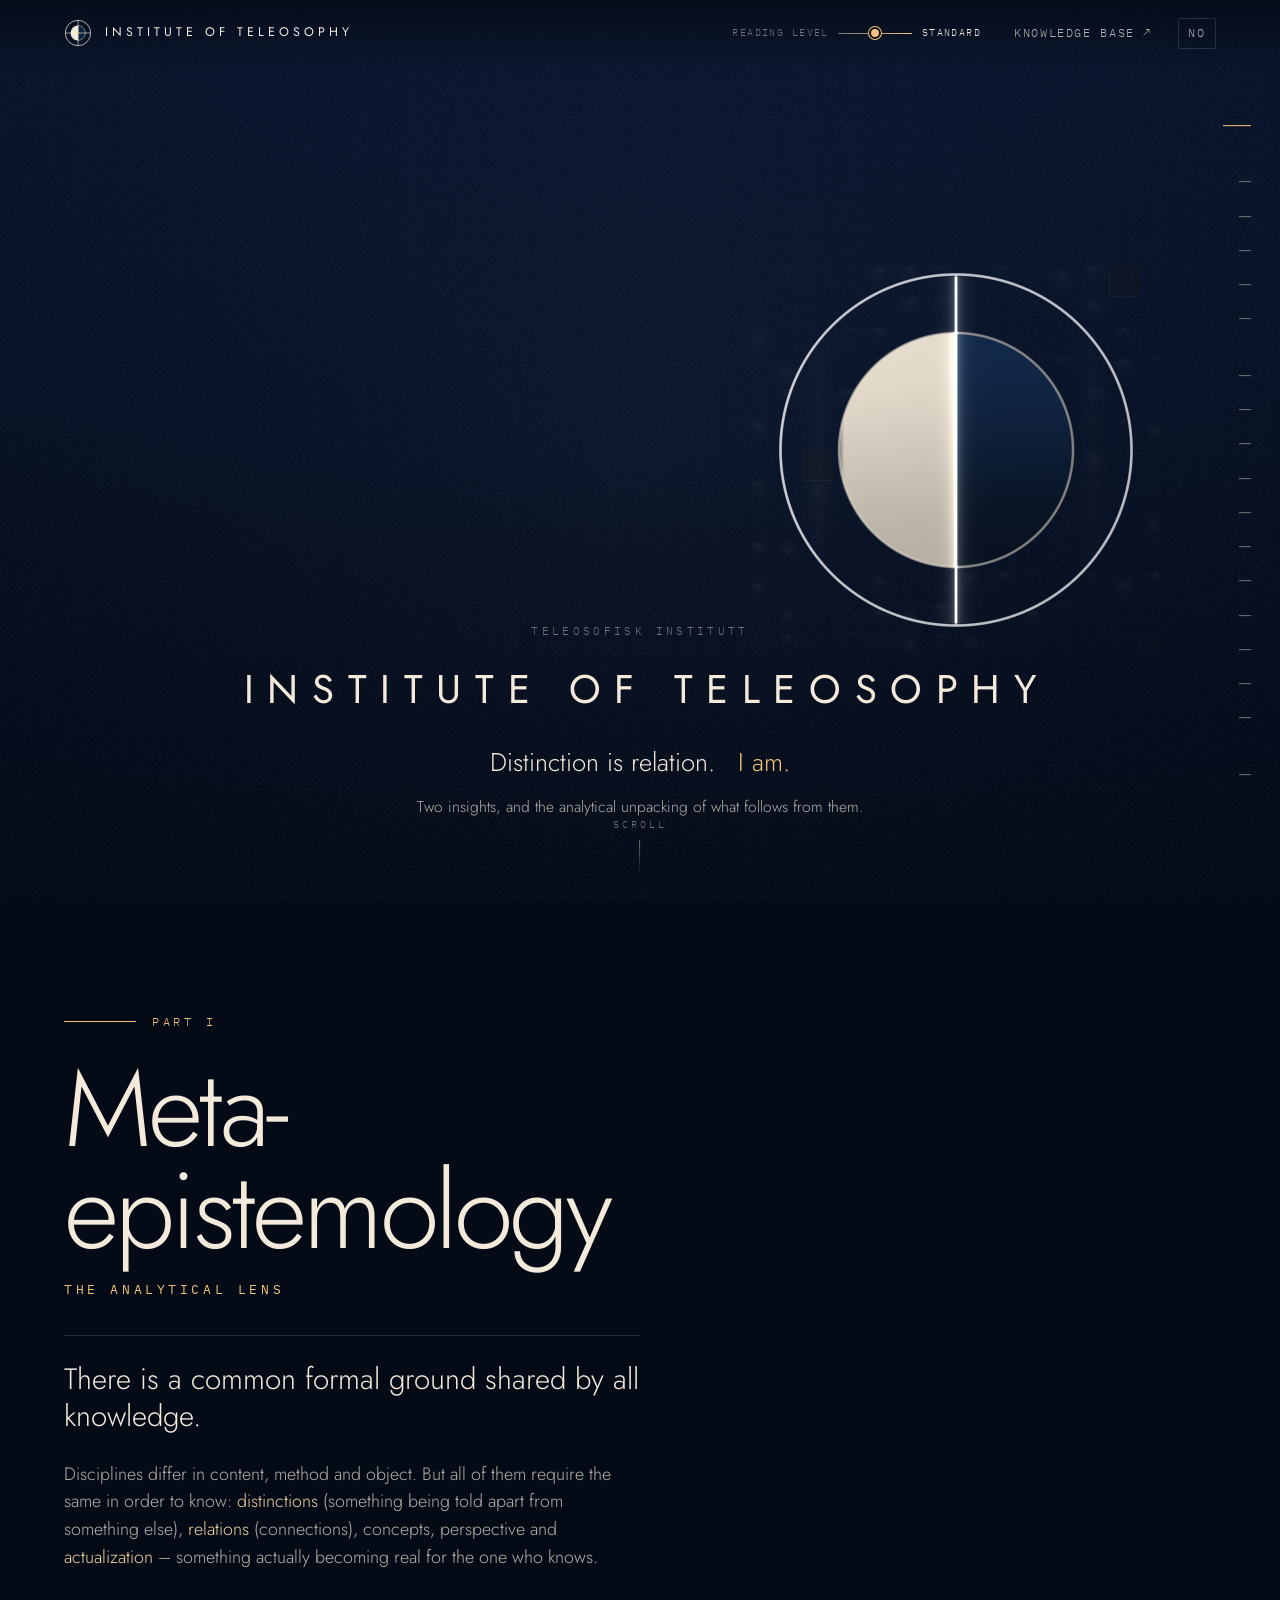
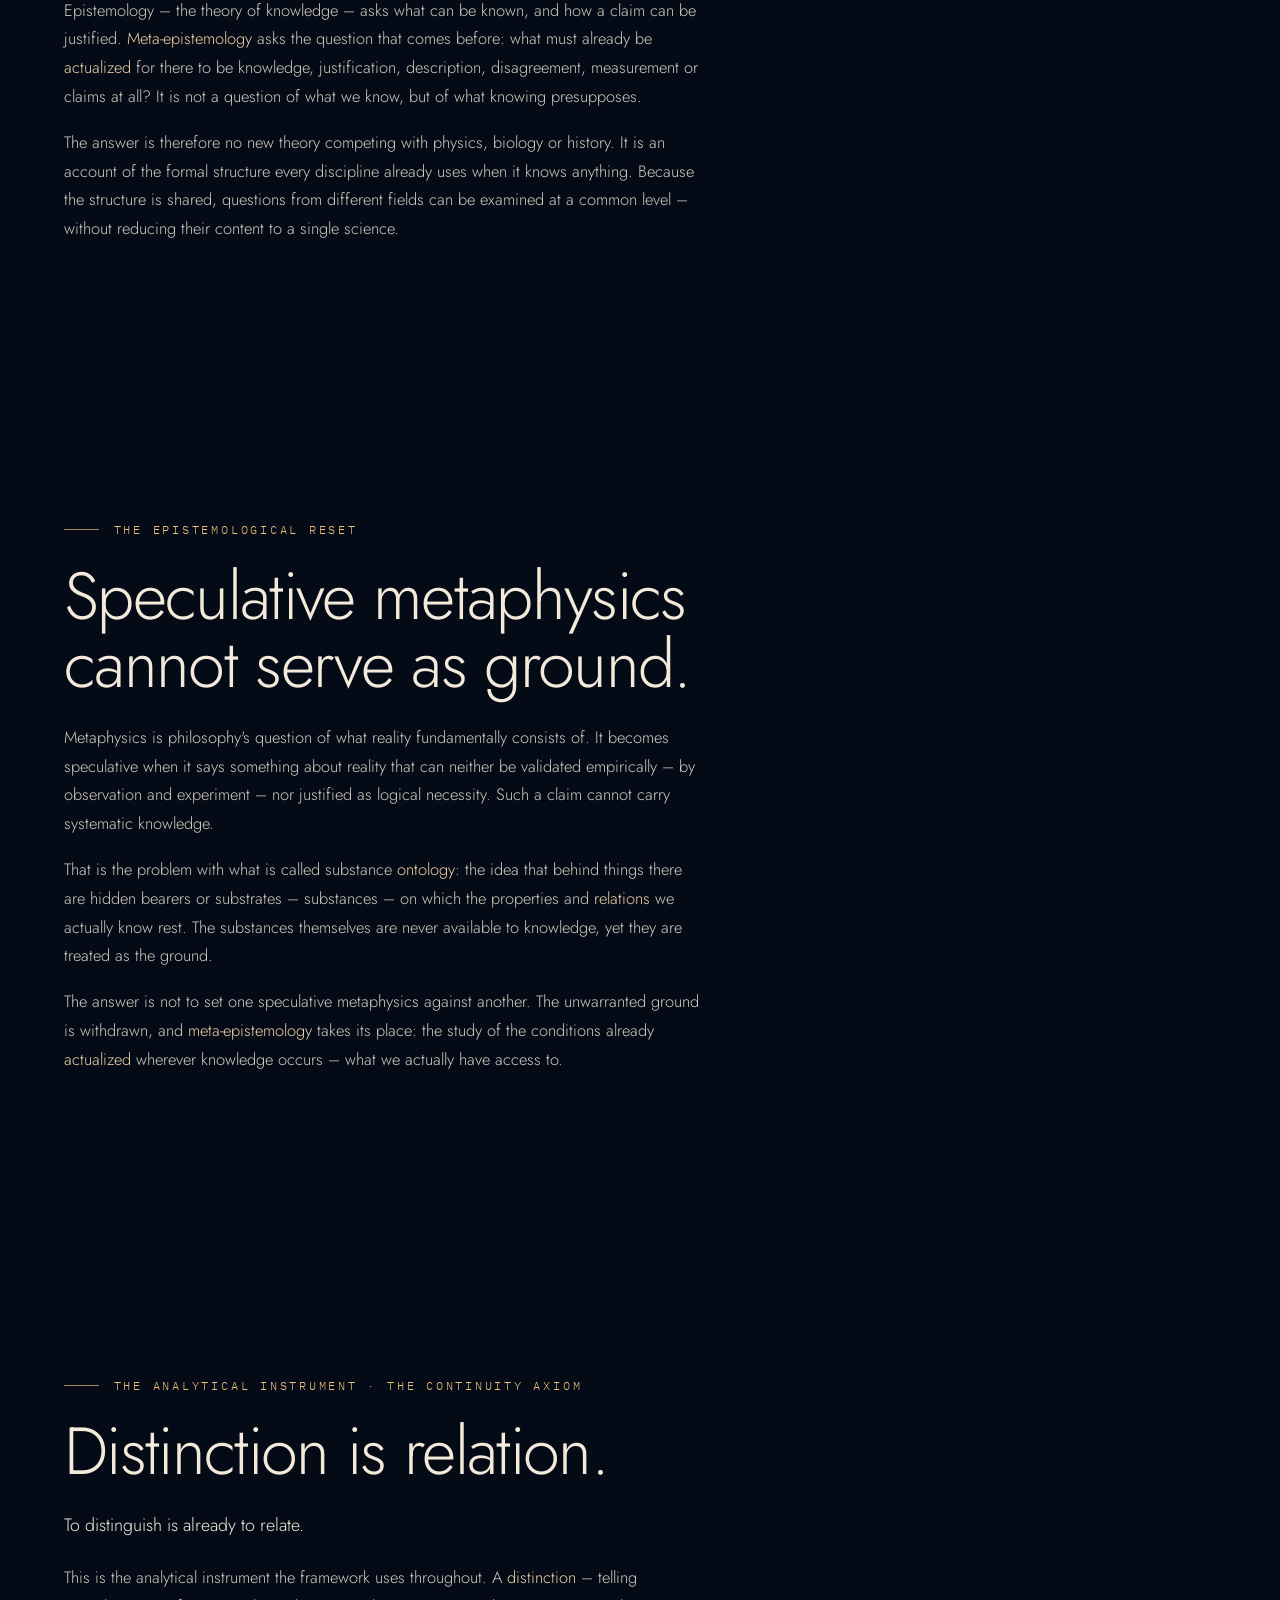
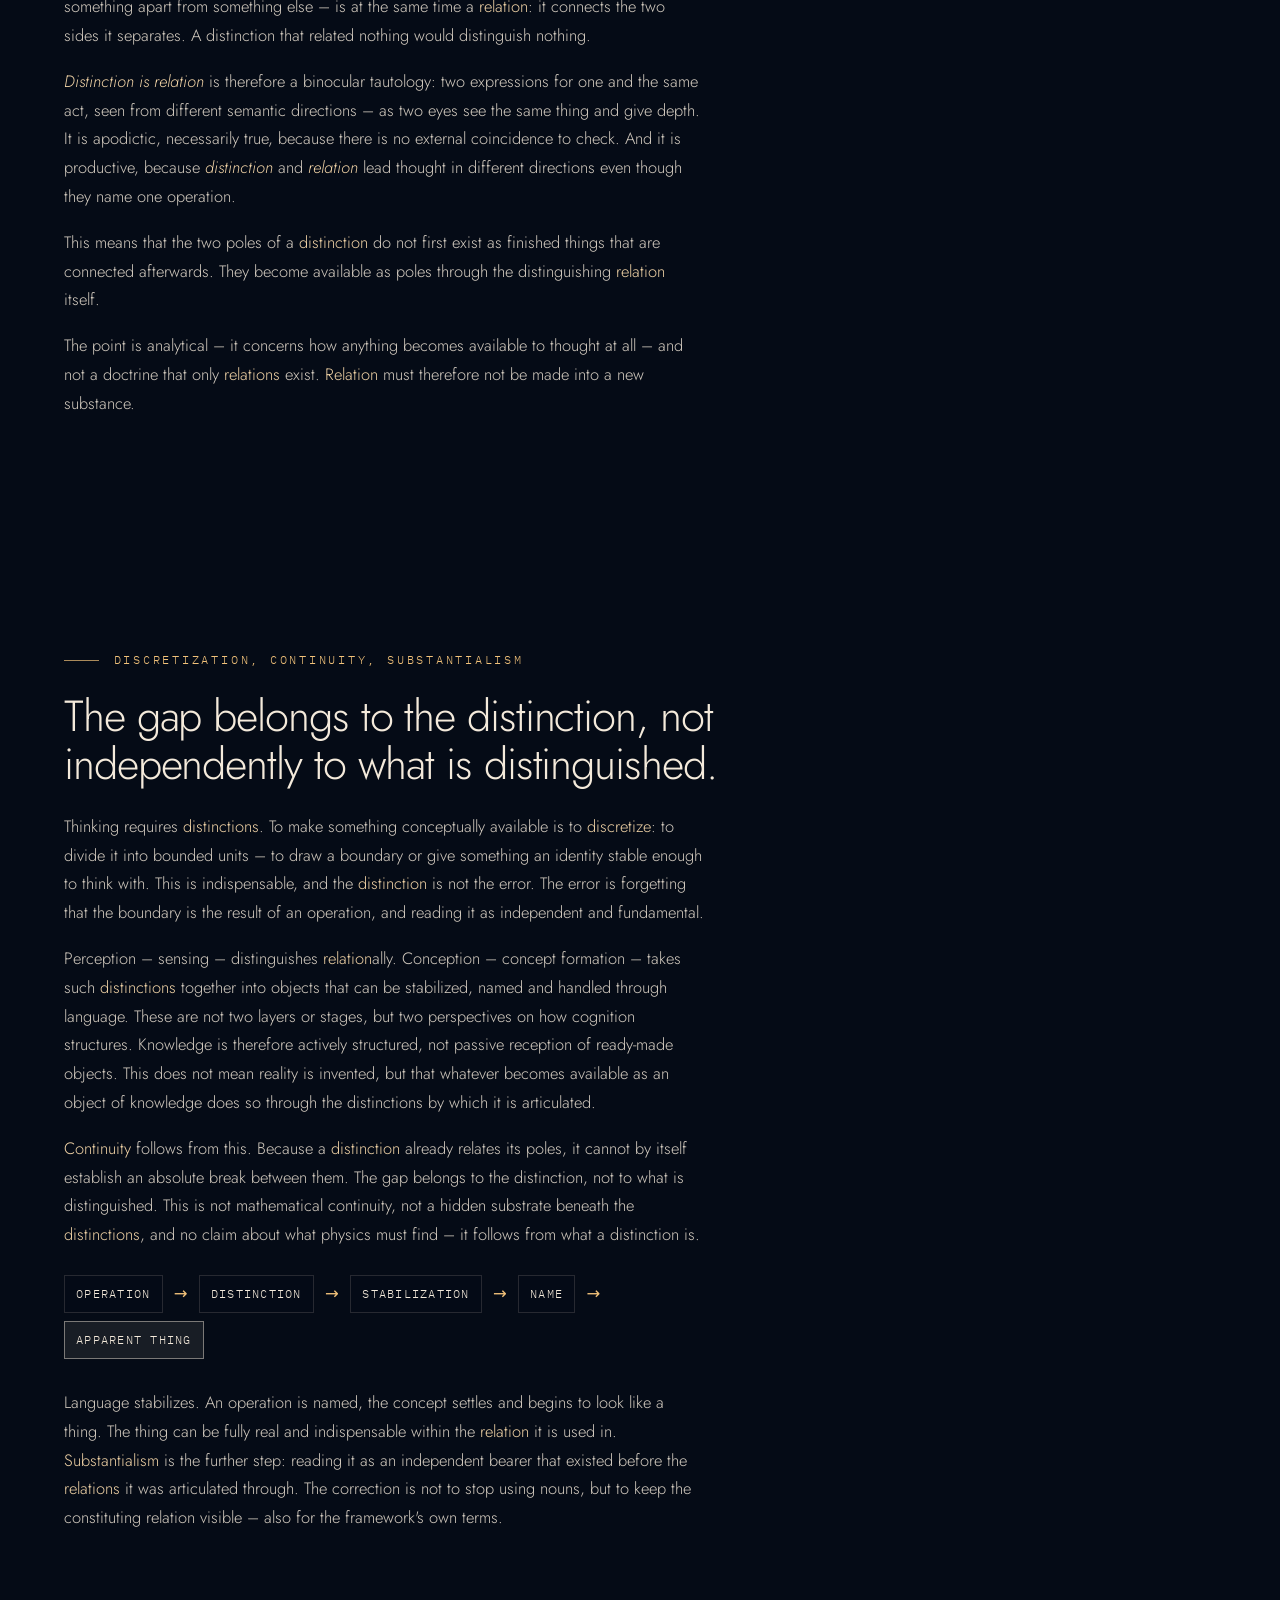
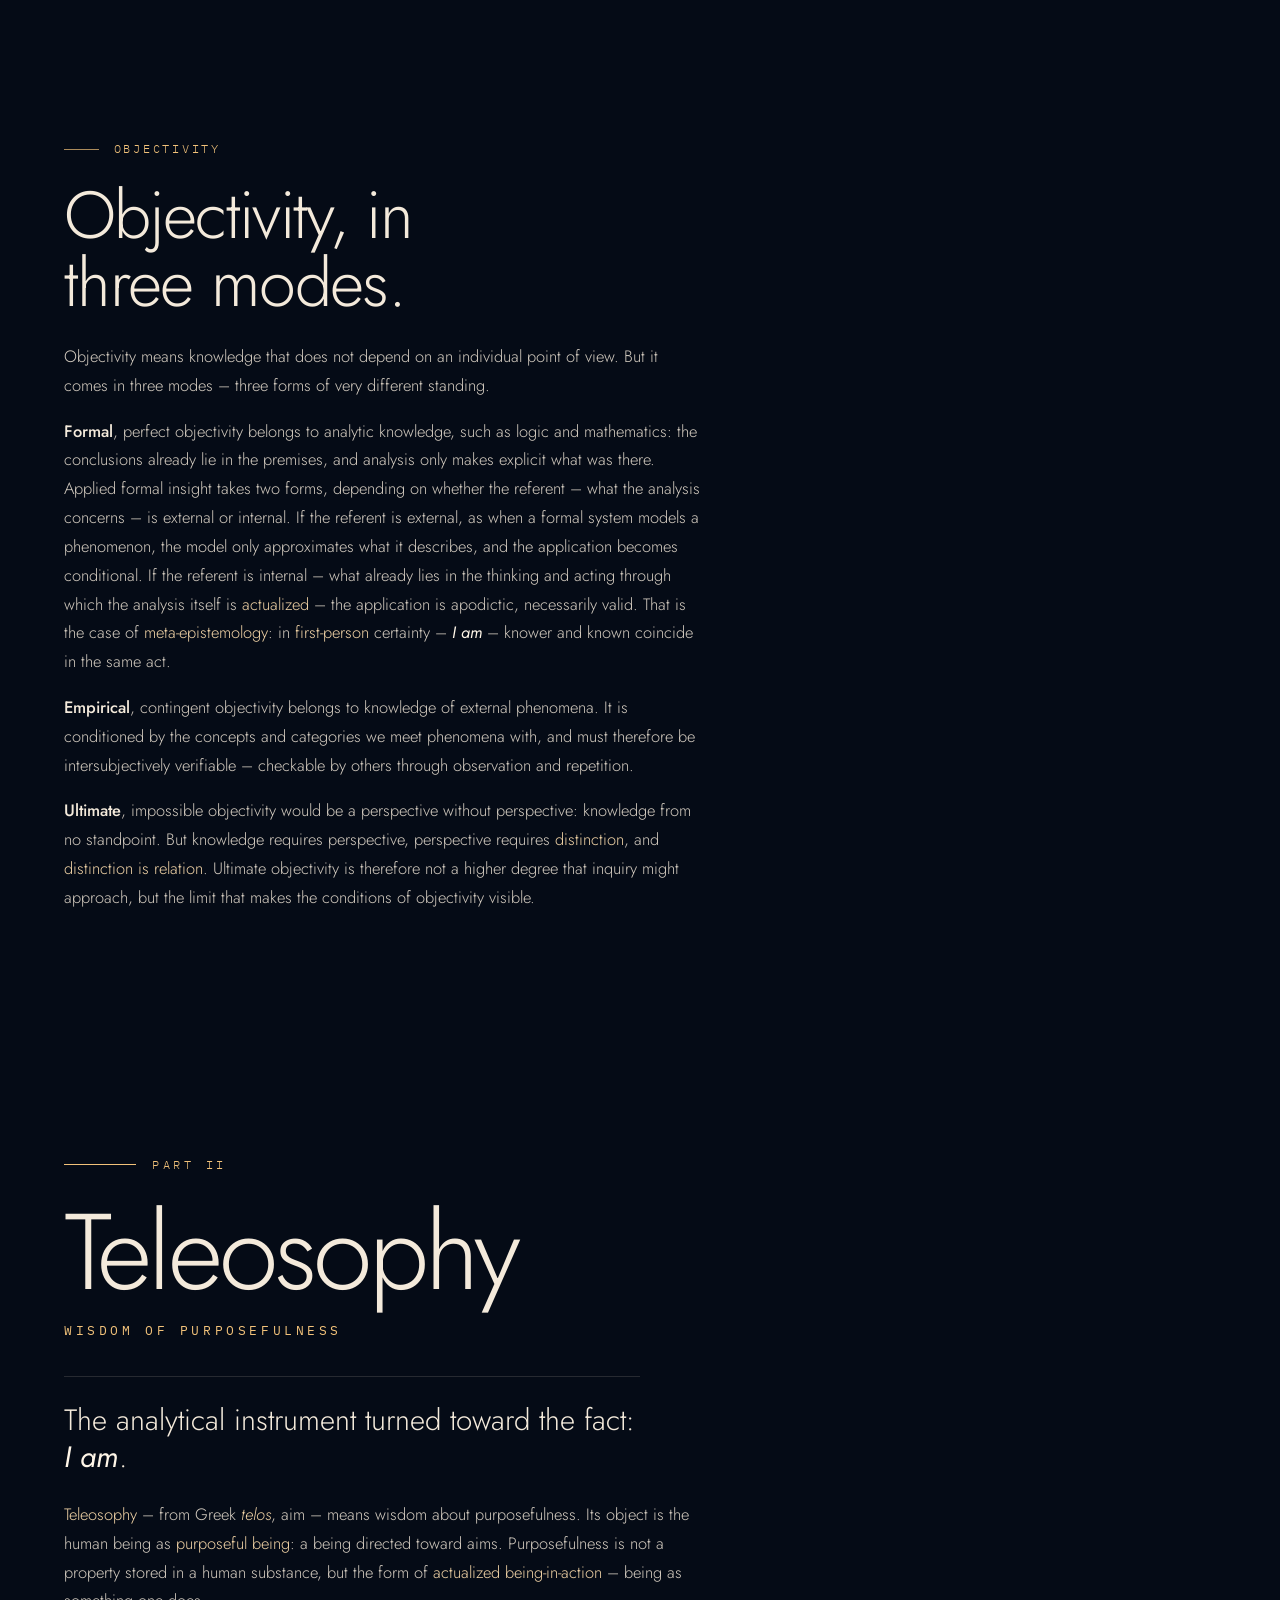
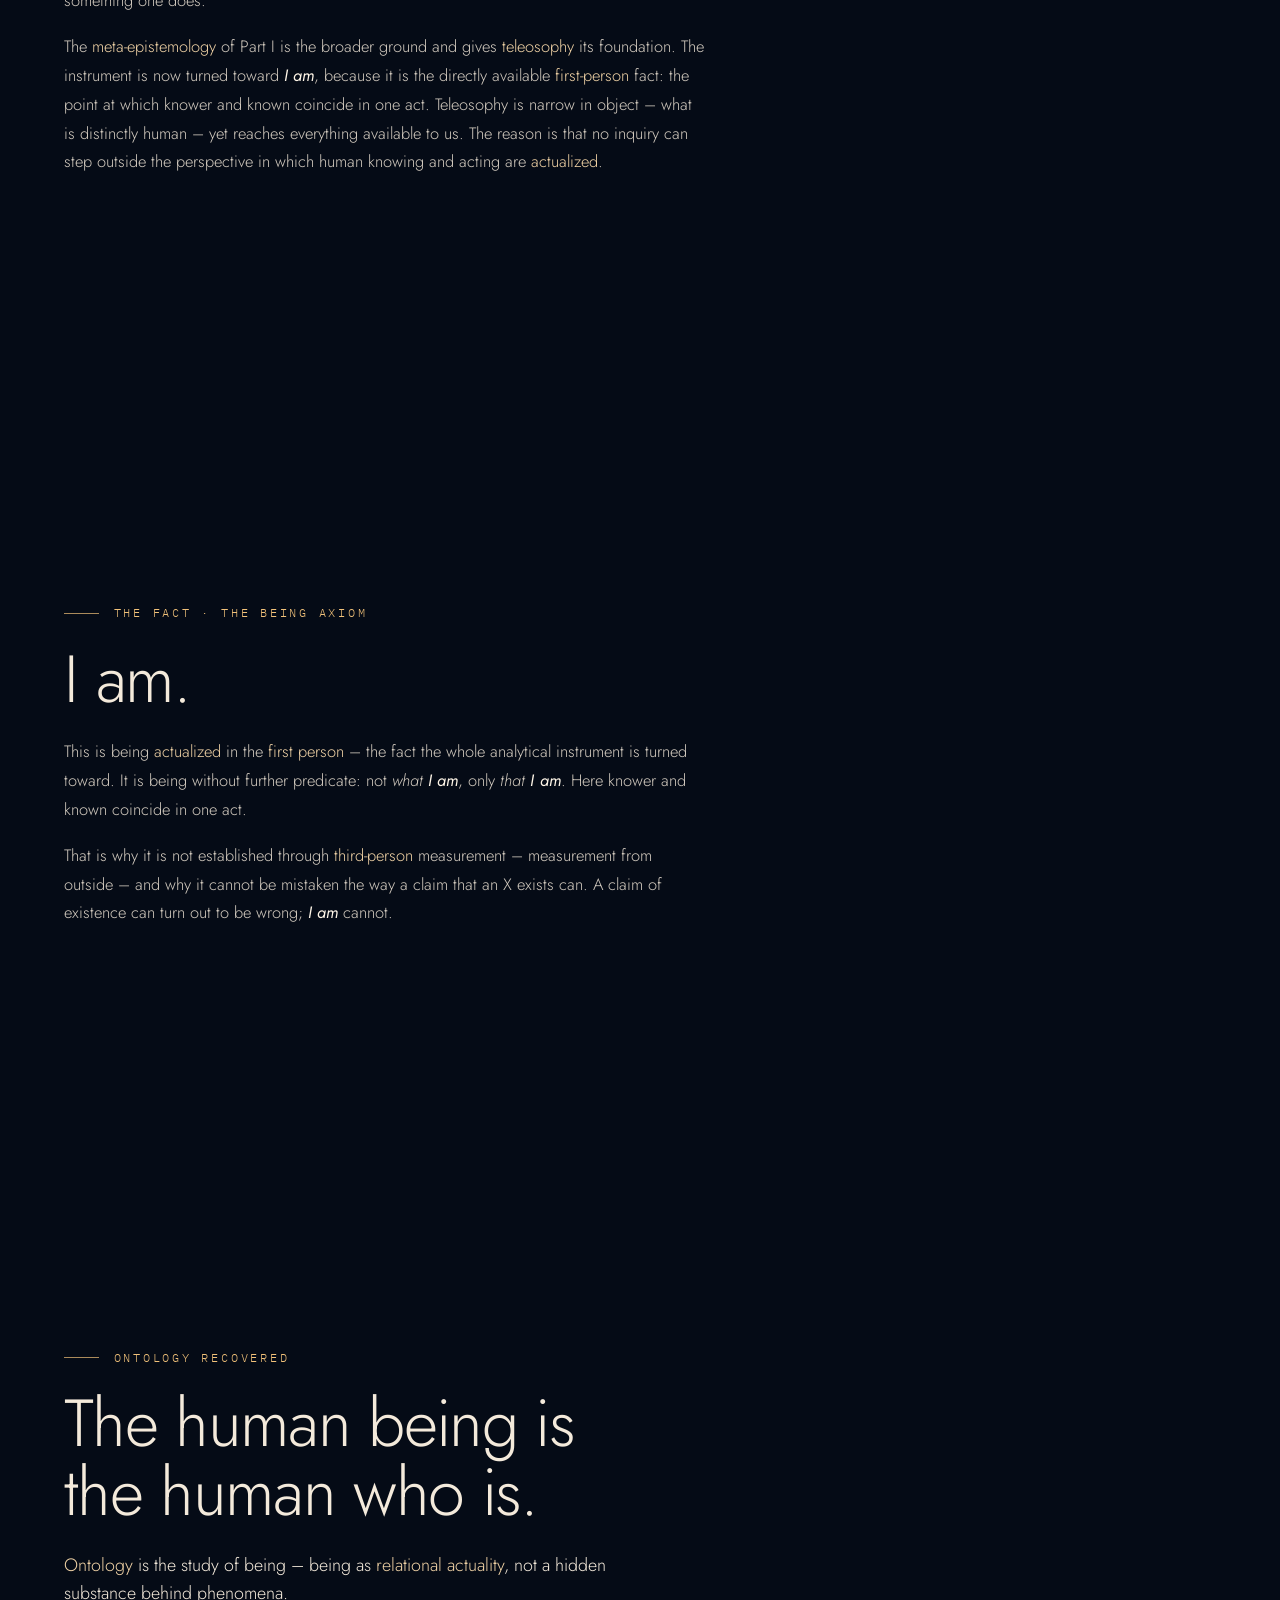
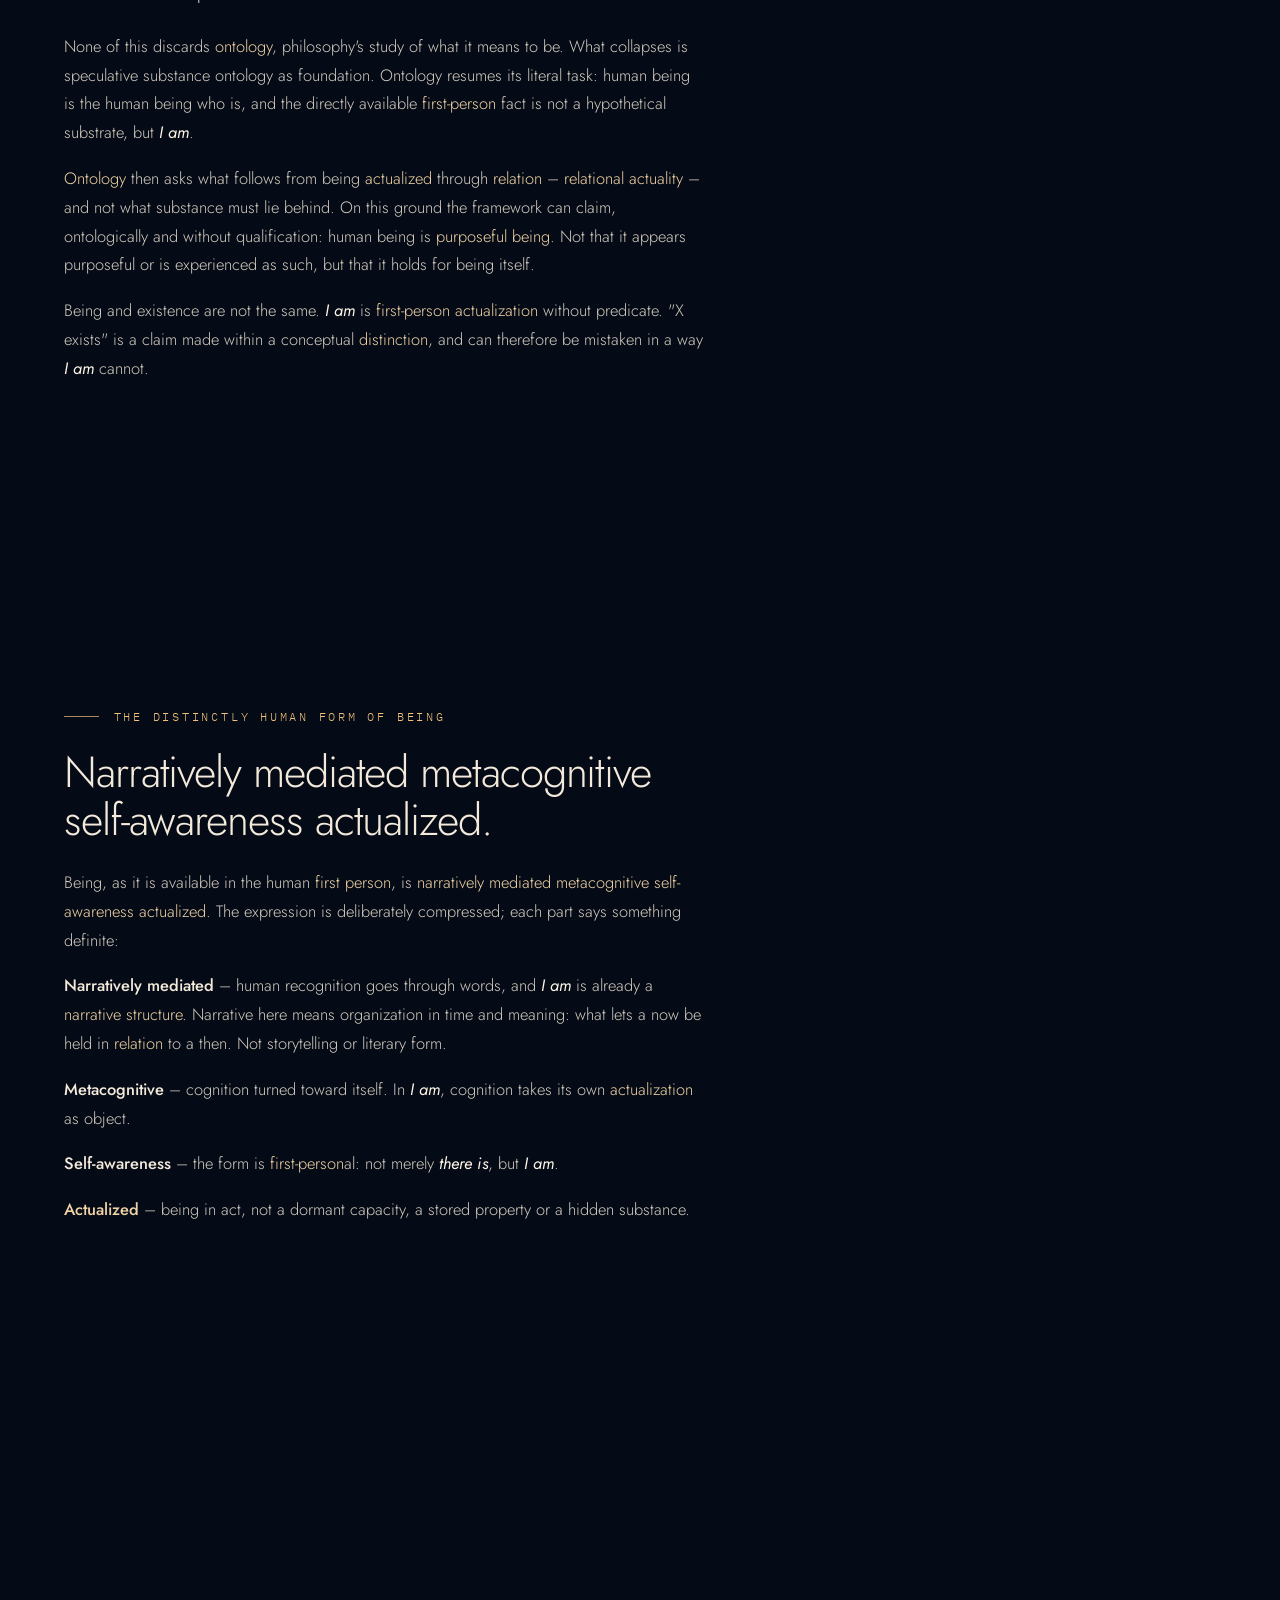
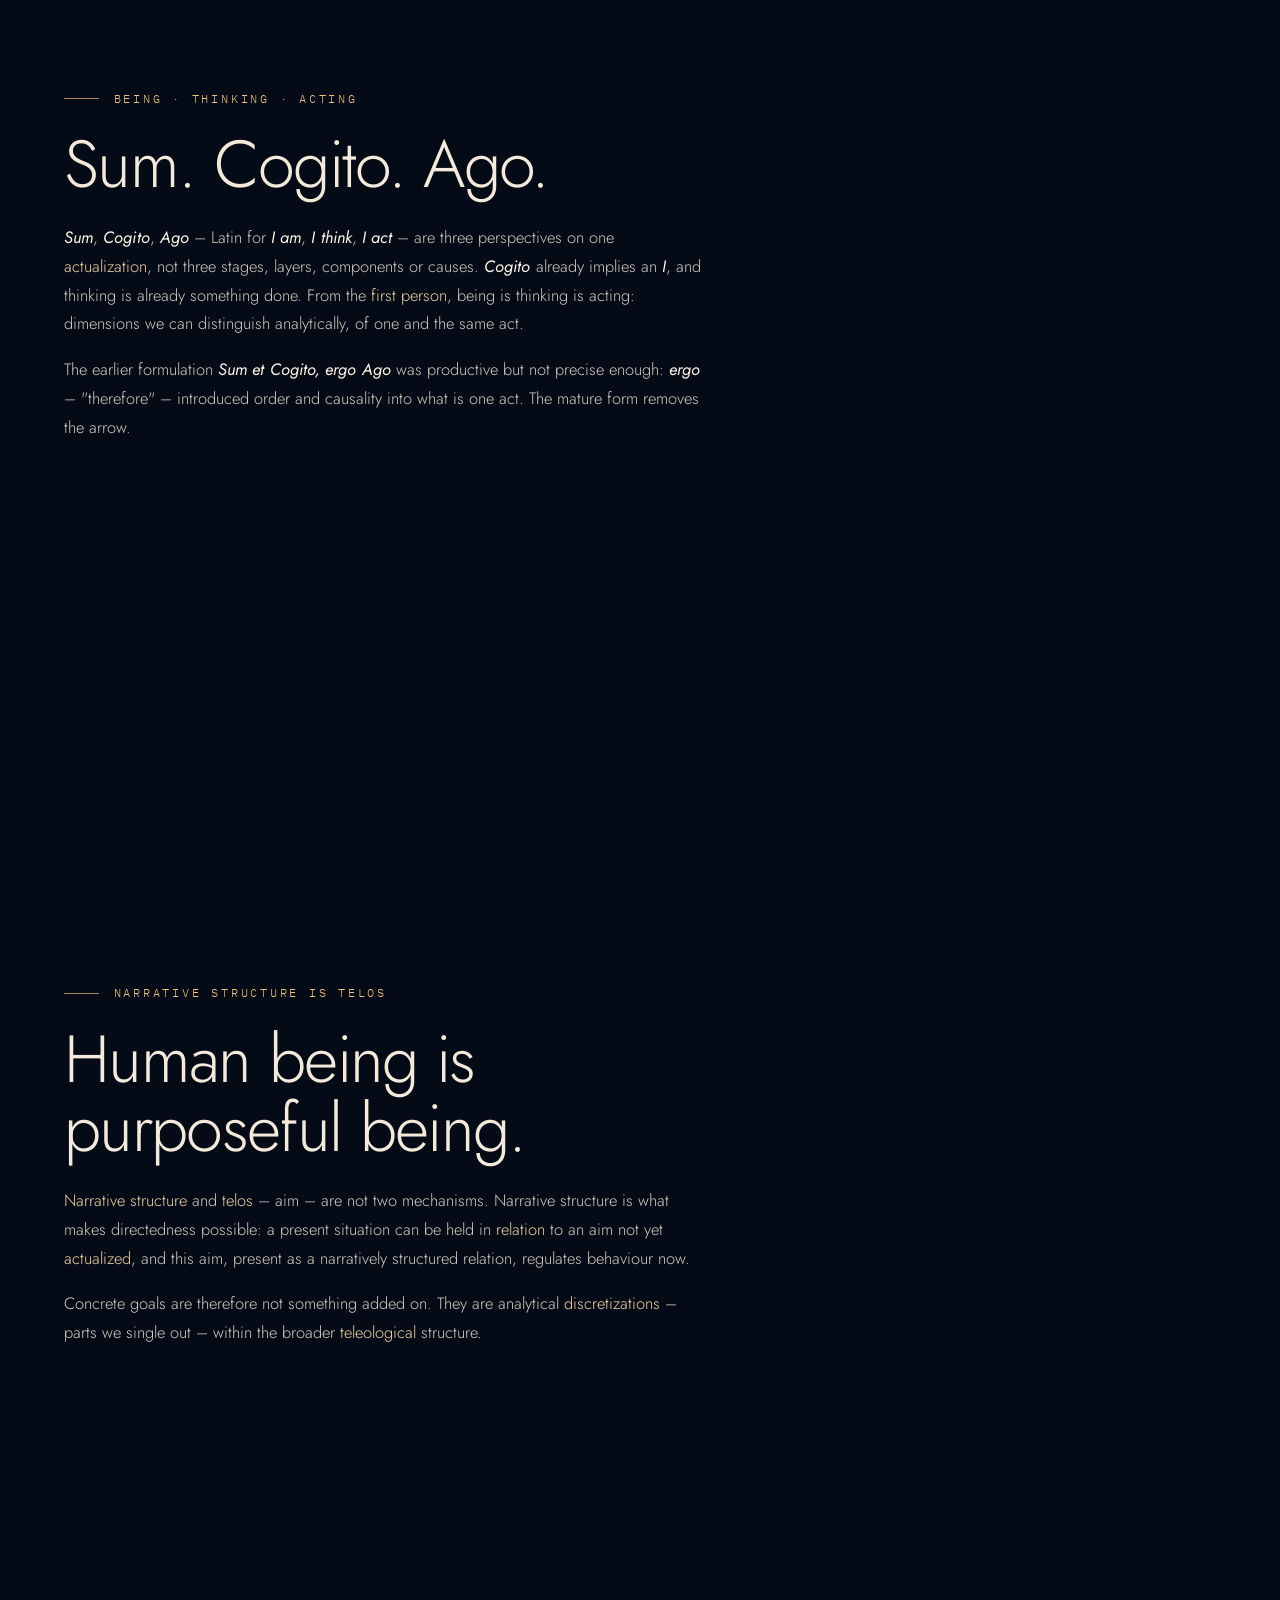
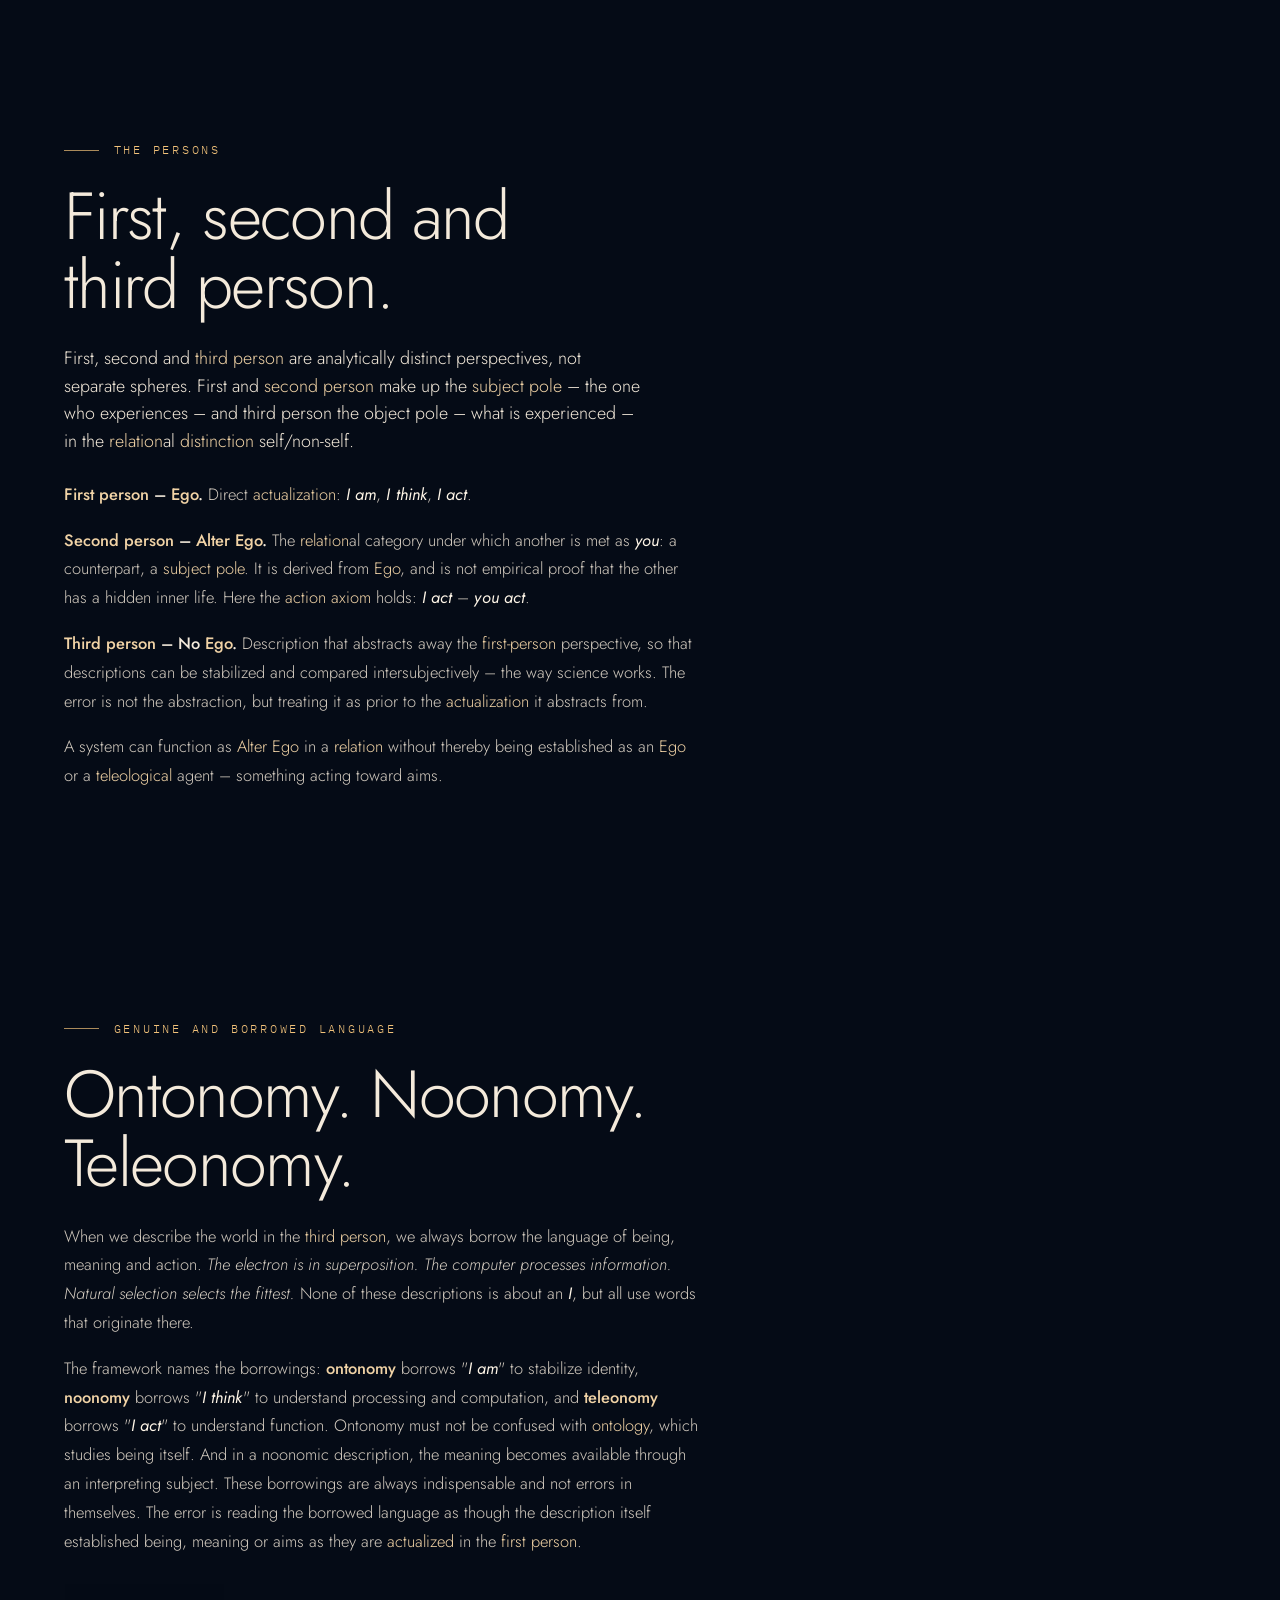
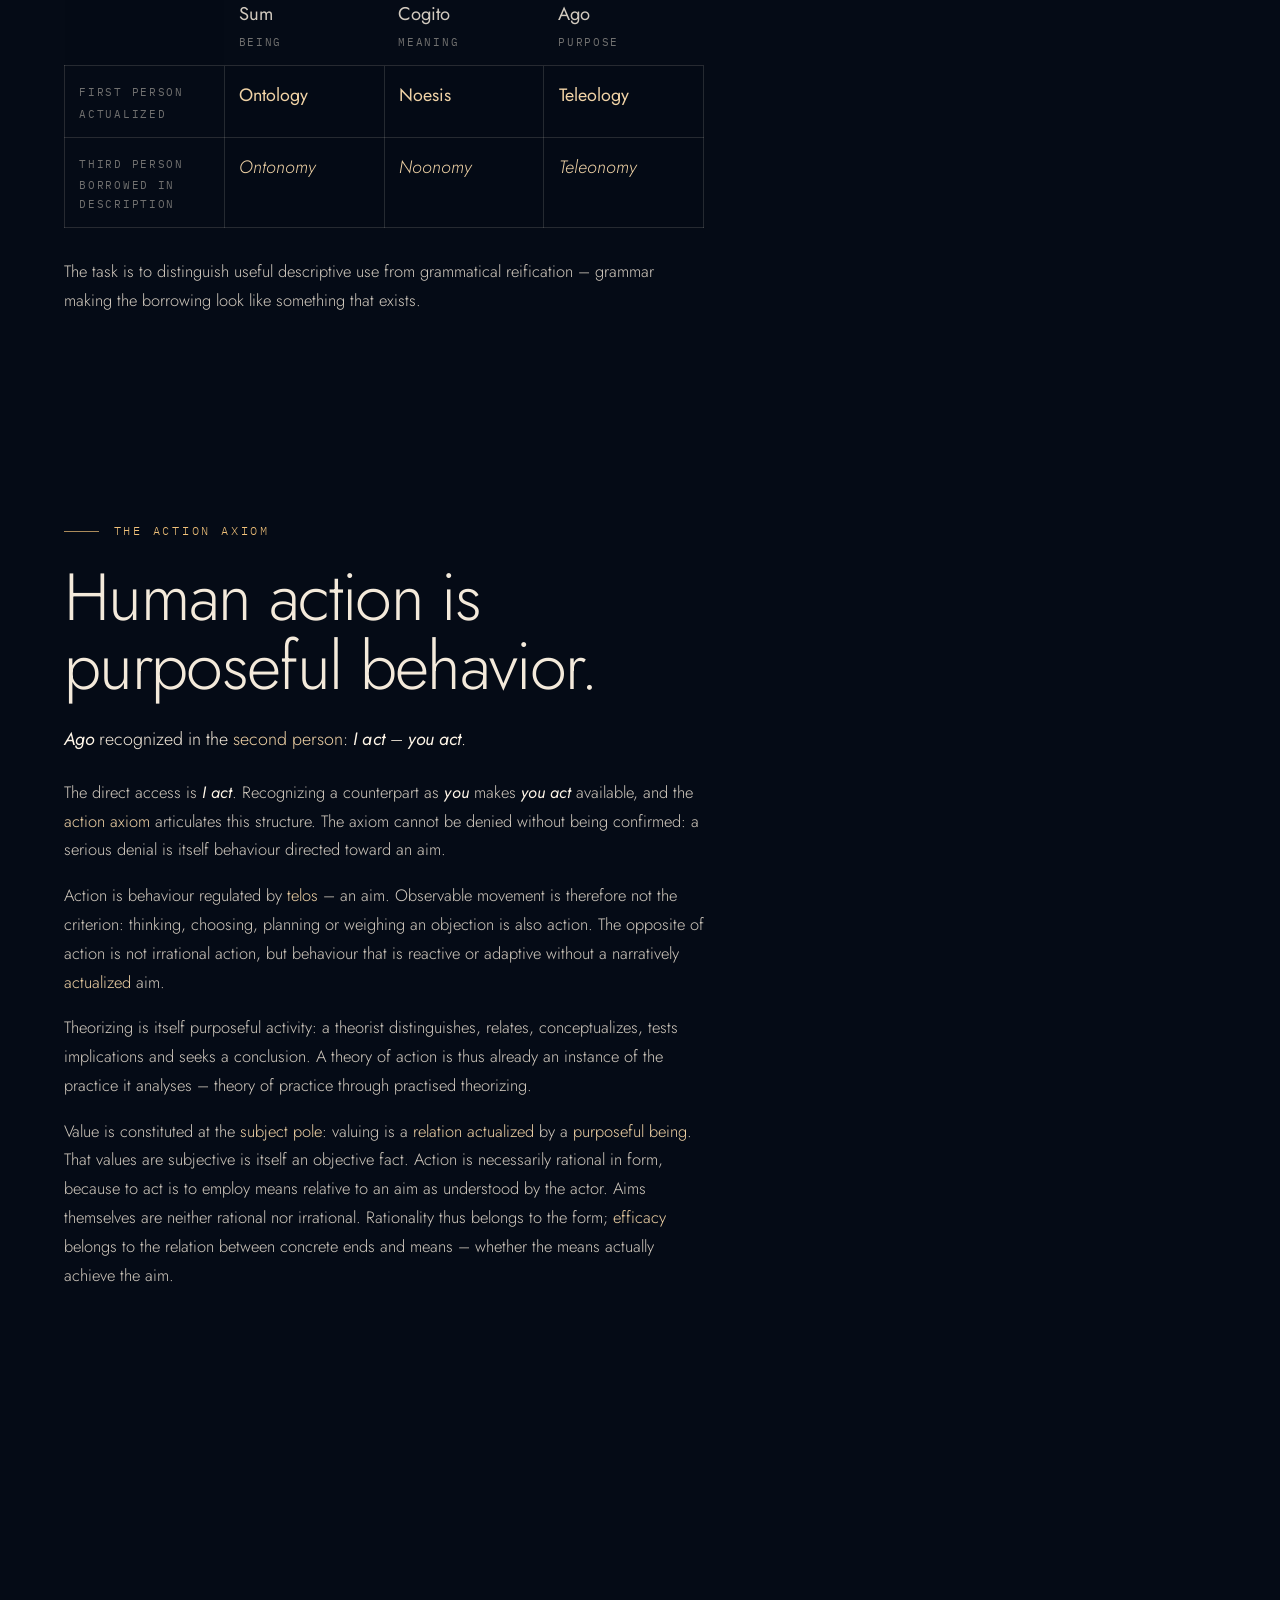
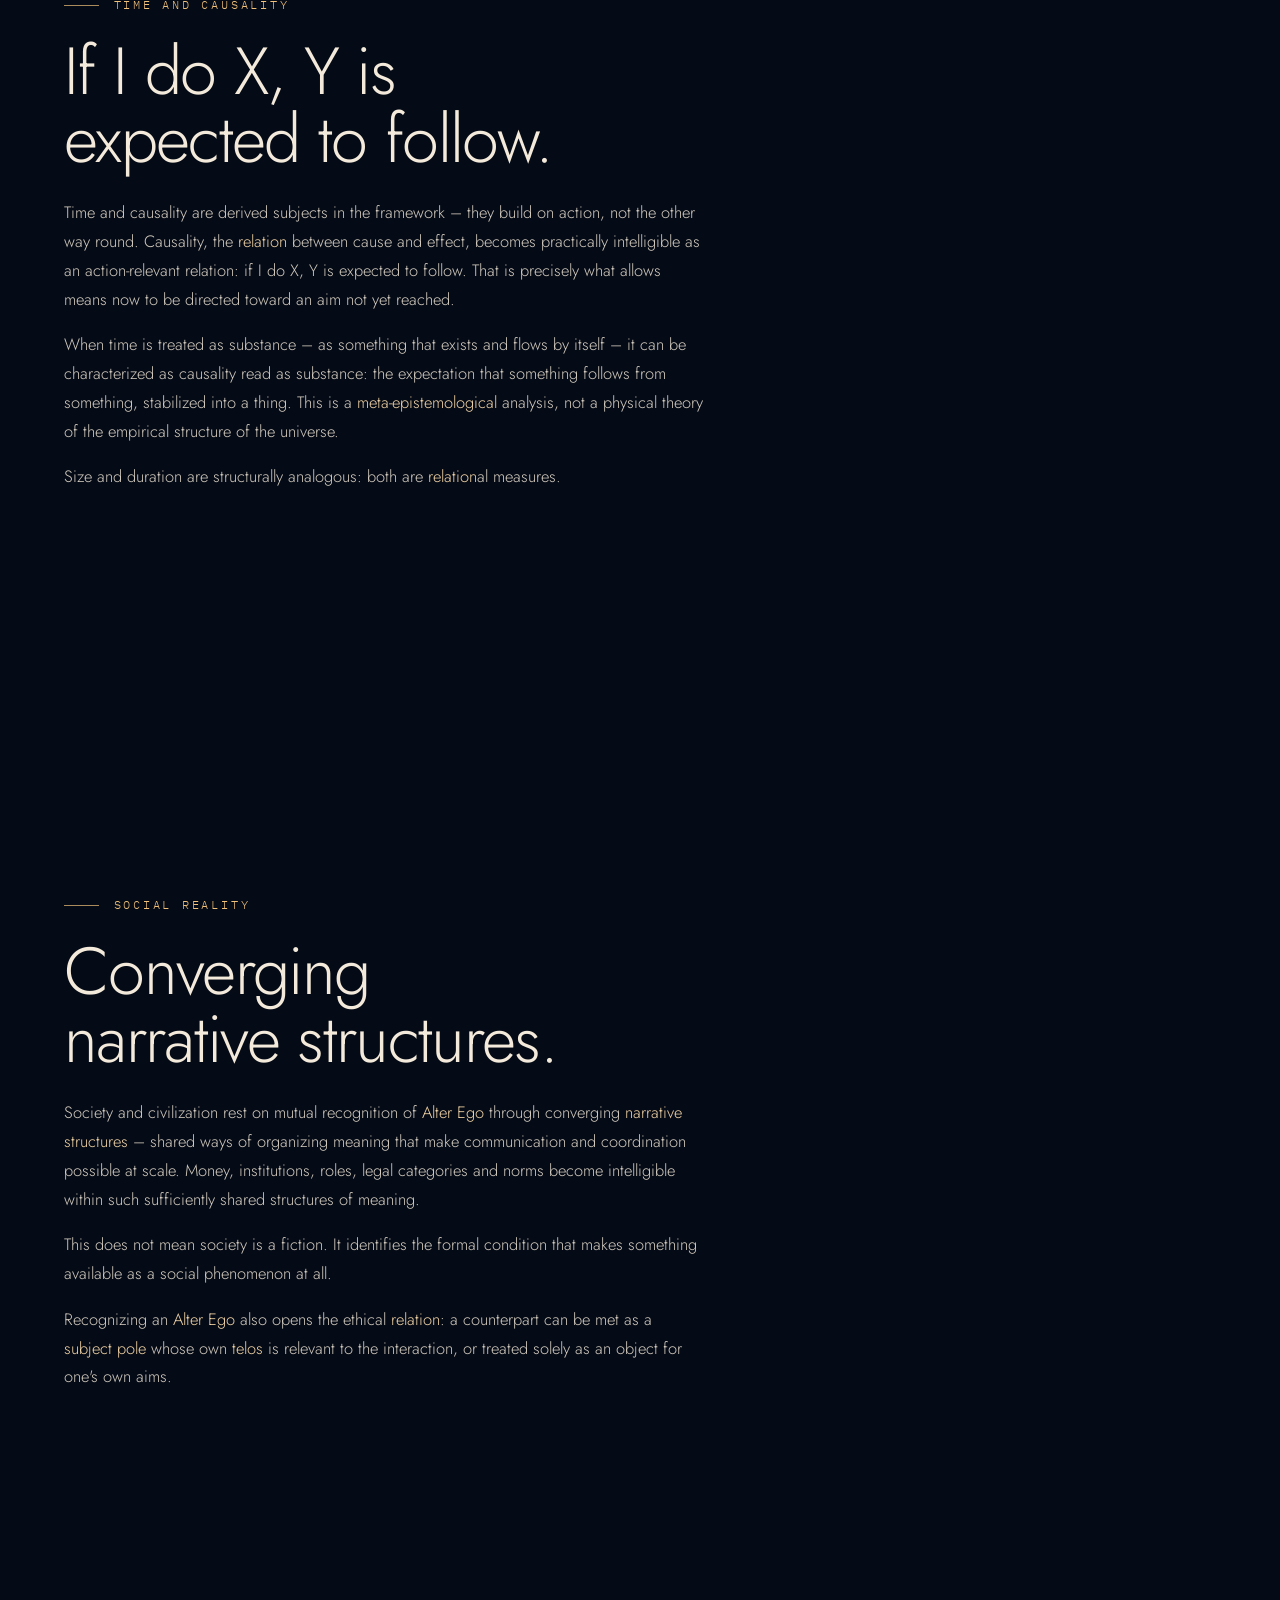
==== commit 249ea914: "Phones: the reading-level button is the slider knob itself Co-Authored-By: Claude Opus 5.5 <noreply@" ====
--- a/public/index.html
+++ b/public/index.html
@@ -35,7 +35,7 @@
 <link href="https://fonts.googleapis.com" rel="preconnect"/>
 <link crossorigin="" href="https://fonts.gstatic.com" rel="preconnect"/>
 <link href="https://fonts.googleapis.com/css2?family=IBM+Plex+Mono:wght@400&amp;family=Jost:ital,wght@0,300;0,400;0,500;1,300;1,400&amp;display=swap" rel="stylesheet"/>
-<link href="styles.css?v=debbd9eba2" rel="stylesheet"/>
+<link href="styles.css?v=1a9b045c29" rel="stylesheet"/>
 <script>document.documentElement.className += " js"; try { var lv = localStorage.getItem("level"); if (lv === "1" || lv === "2" || lv === "3") document.documentElement.setAttribute("data-level", lv); } catch (e) {} setTimeout(function () { if (!window.fieldReady) document.documentElement.className = document.documentElement.className.replace(" js", ""); }, 4000);</script>
 <script data-domains="instituteofteleosophy.org,teleosofiskinstitutt.no" data-website-id="b97d4ee5-205d-4a35-af86-c001f4d36a56" defer="" src="https://cloud.umami.is/script.js"></script>
 </head>
@@ -51,7 +51,7 @@
 </a>
 <p aria-hidden="true" class="partbar"><span data-p="1"><b>I</b>Meta-epistemology</span><span data-p="2"><b>II</b>Teleosophy</span></p>
 <nav aria-label="Site" class="bar-links">
-<div class="level-wrap"><button aria-controls="level-panel" aria-expanded="false" aria-label="Reading level" class="level-toggle" title="Reading level" type="button">Aa</button> <label class="level" id="level-panel" title="Reading level"><span class="level-label">Reading level</span><input aria-label="Reading level" data-names="Simple|Standard|Technical" max="3" min="1" step="1" type="range" value="2"/><span aria-hidden="true" class="level-name">Standard</span></label></div>
+<div class="level-wrap"><button aria-controls="level-panel" aria-expanded="false" aria-label="Reading level" class="level-toggle" title="Reading level" type="button"></button> <label class="level" id="level-panel" title="Reading level"><span class="level-label">Reading level</span><input aria-label="Reading level" data-names="Simple|Standard|Technical" max="3" min="1" step="1" type="range" value="2"/><span aria-hidden="true" class="level-name">Standard</span></label></div>
 <a class="kb" href="https://meta-epistemology.org">Knowledge base <span aria-hidden="true">↗</span></a>
 <a class="lang" href="https://teleosofiskinstitutt.no/" hreflang="no" lang="no" title="Norsk">NO</a>
 </nav>
--- a/public/styles.css
+++ b/public/styles.css
@@ -293,9 +293,12 @@
 .level-toggle { display: none; }
 @media (max-width: 820px), (max-aspect-ratio: 5/4) and (max-width: 1180px) {
   .level-wrap { display: block; position: relative; }
-  html.js .level-toggle { display: inline-flex; align-items: center; height: 2.1rem; font: inherit; font-family: var(--sans); font-size: 0.95rem; line-height: 1; color: var(--cream-2); background: none; border: 1px solid var(--line); border-radius: 2px; padding: 0 0.55rem; cursor: pointer; }
+  /* the button is the slider's knob on its own */
+  html.js .level-toggle { display: inline-flex; align-items: center; justify-content: center; width: 2.1rem; height: 2.1rem; padding: 0; background: none; border: 0; cursor: pointer; }
+  .level-toggle::before { content: ""; width: 14px; height: 14px; border-radius: 50%; background: var(--gold); border: 2px solid var(--deep); box-shadow: 0 0 0 1px var(--gold); transition: box-shadow 0.2s ease; }
+  .level-wrap.open .level-toggle::before { box-shadow: 0 0 0 1px var(--gold), 0 0 0 5px rgba(242, 194, 122, 0.22); }
+  .level-toggle:focus-visible { outline: 2px solid var(--gold); outline-offset: 2px; border-radius: 50%; }
   .bar-links .lang { display: inline-flex; align-items: center; height: 2.1rem; padding-top: 0; padding-bottom: 0; }
-  .level-wrap.open .level-toggle { color: var(--gold); border-color: var(--gold); }
   html.js .level-wrap:not(.open) .level { display: none; }
   html.js .level-wrap.open .level {
     position: fixed; top: var(--bar); right: 0; left: 0; z-index: 30;
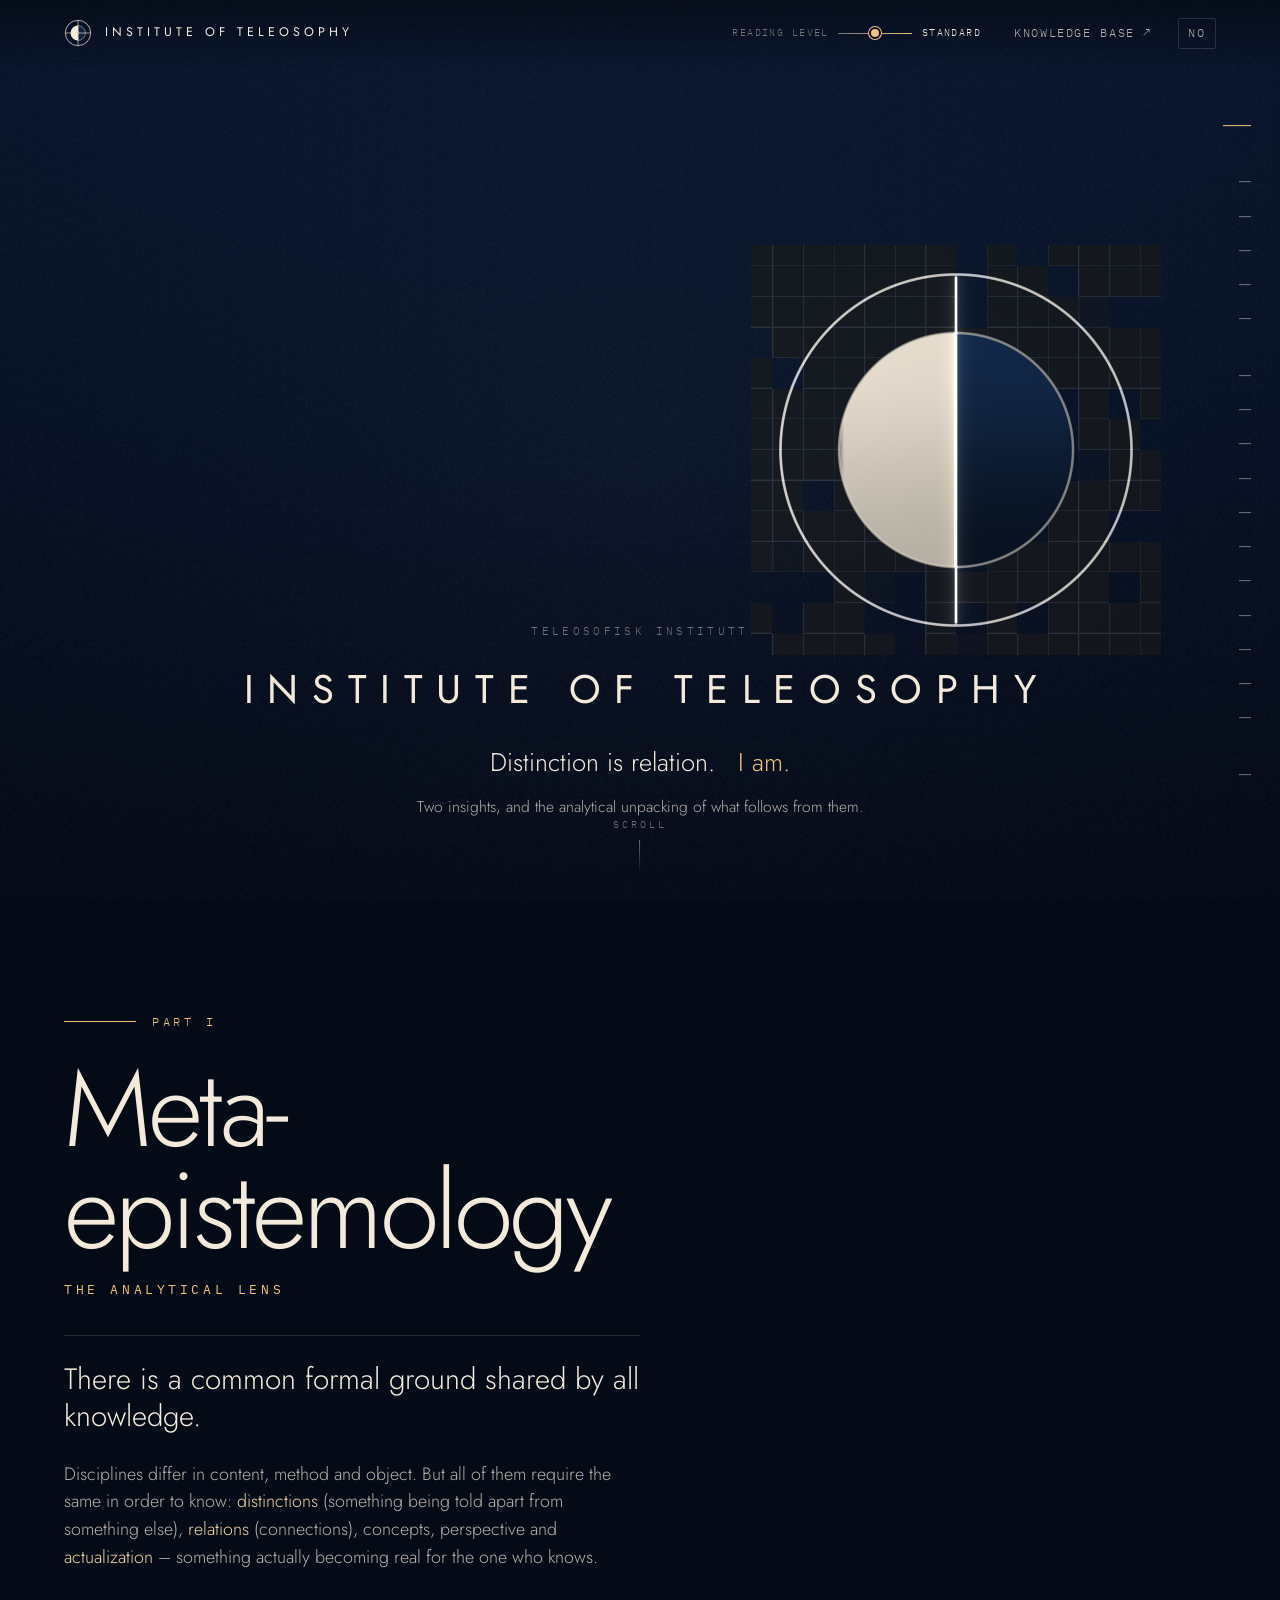
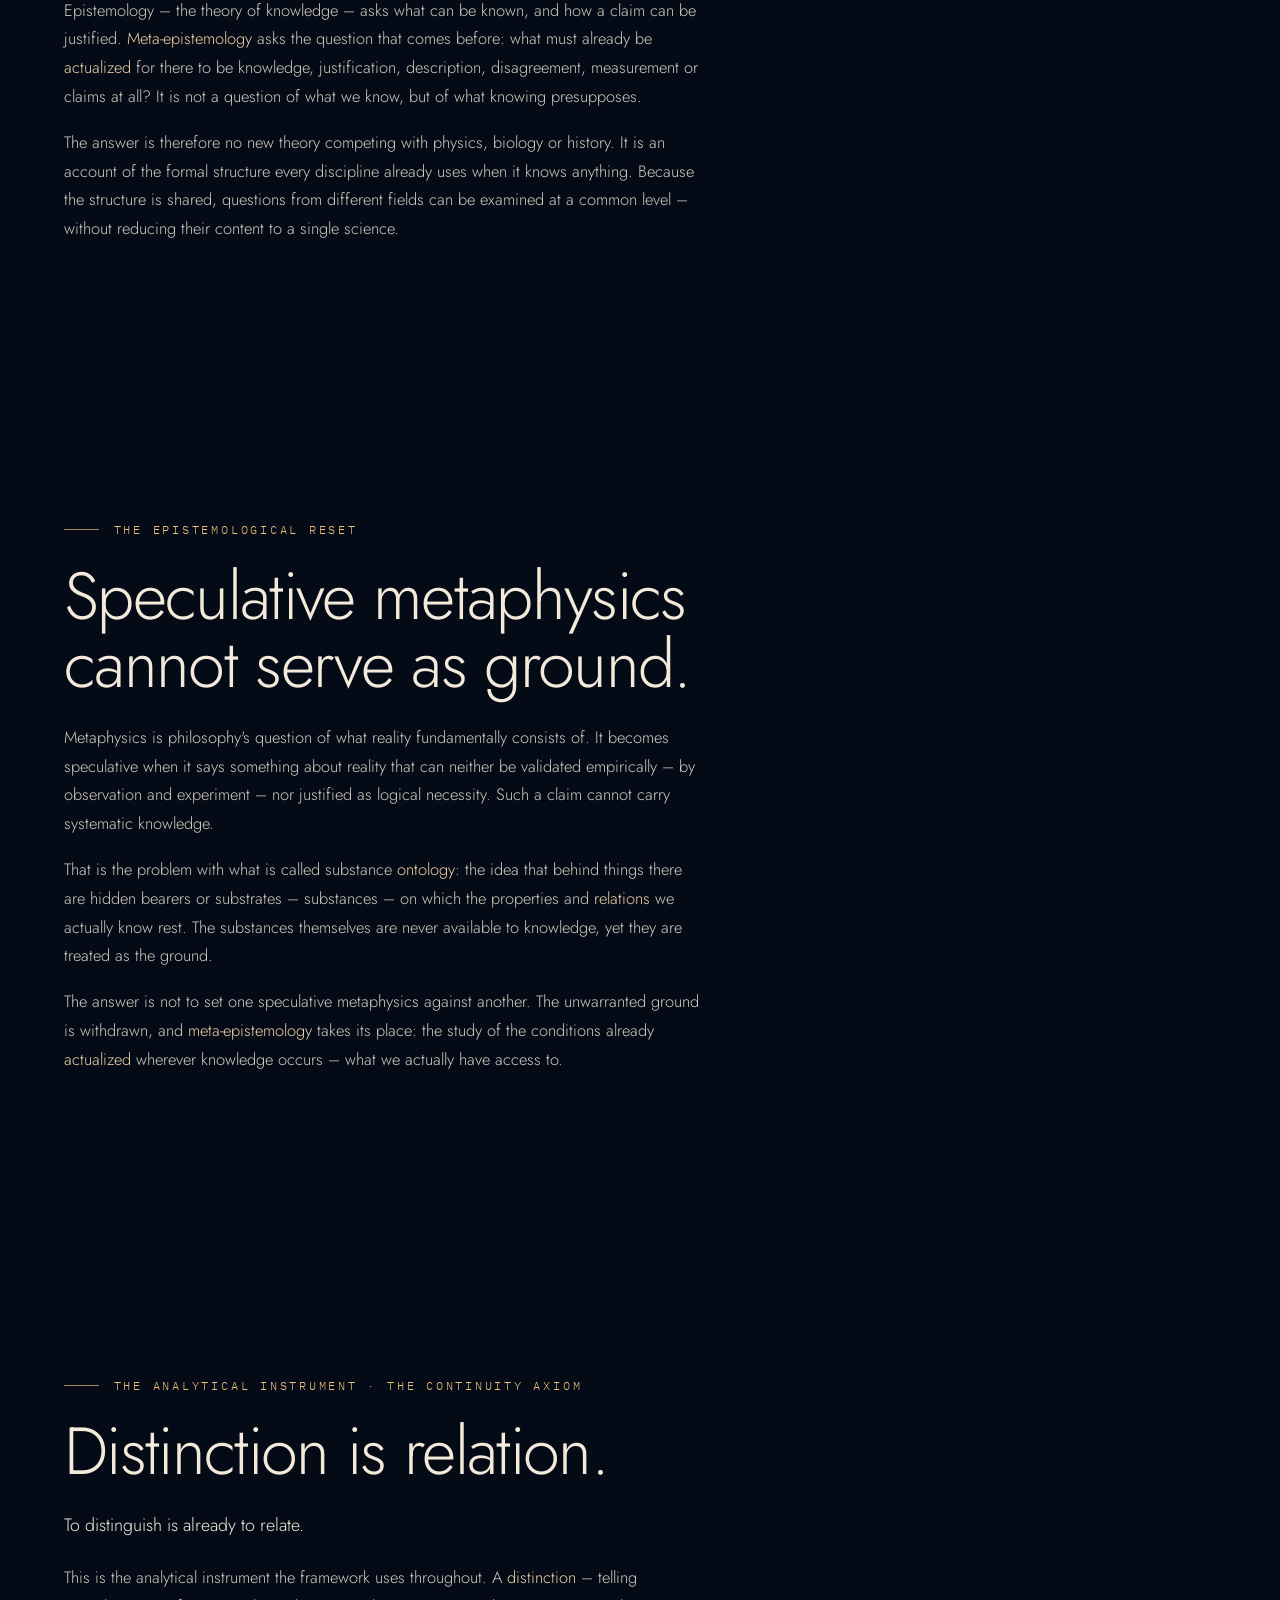
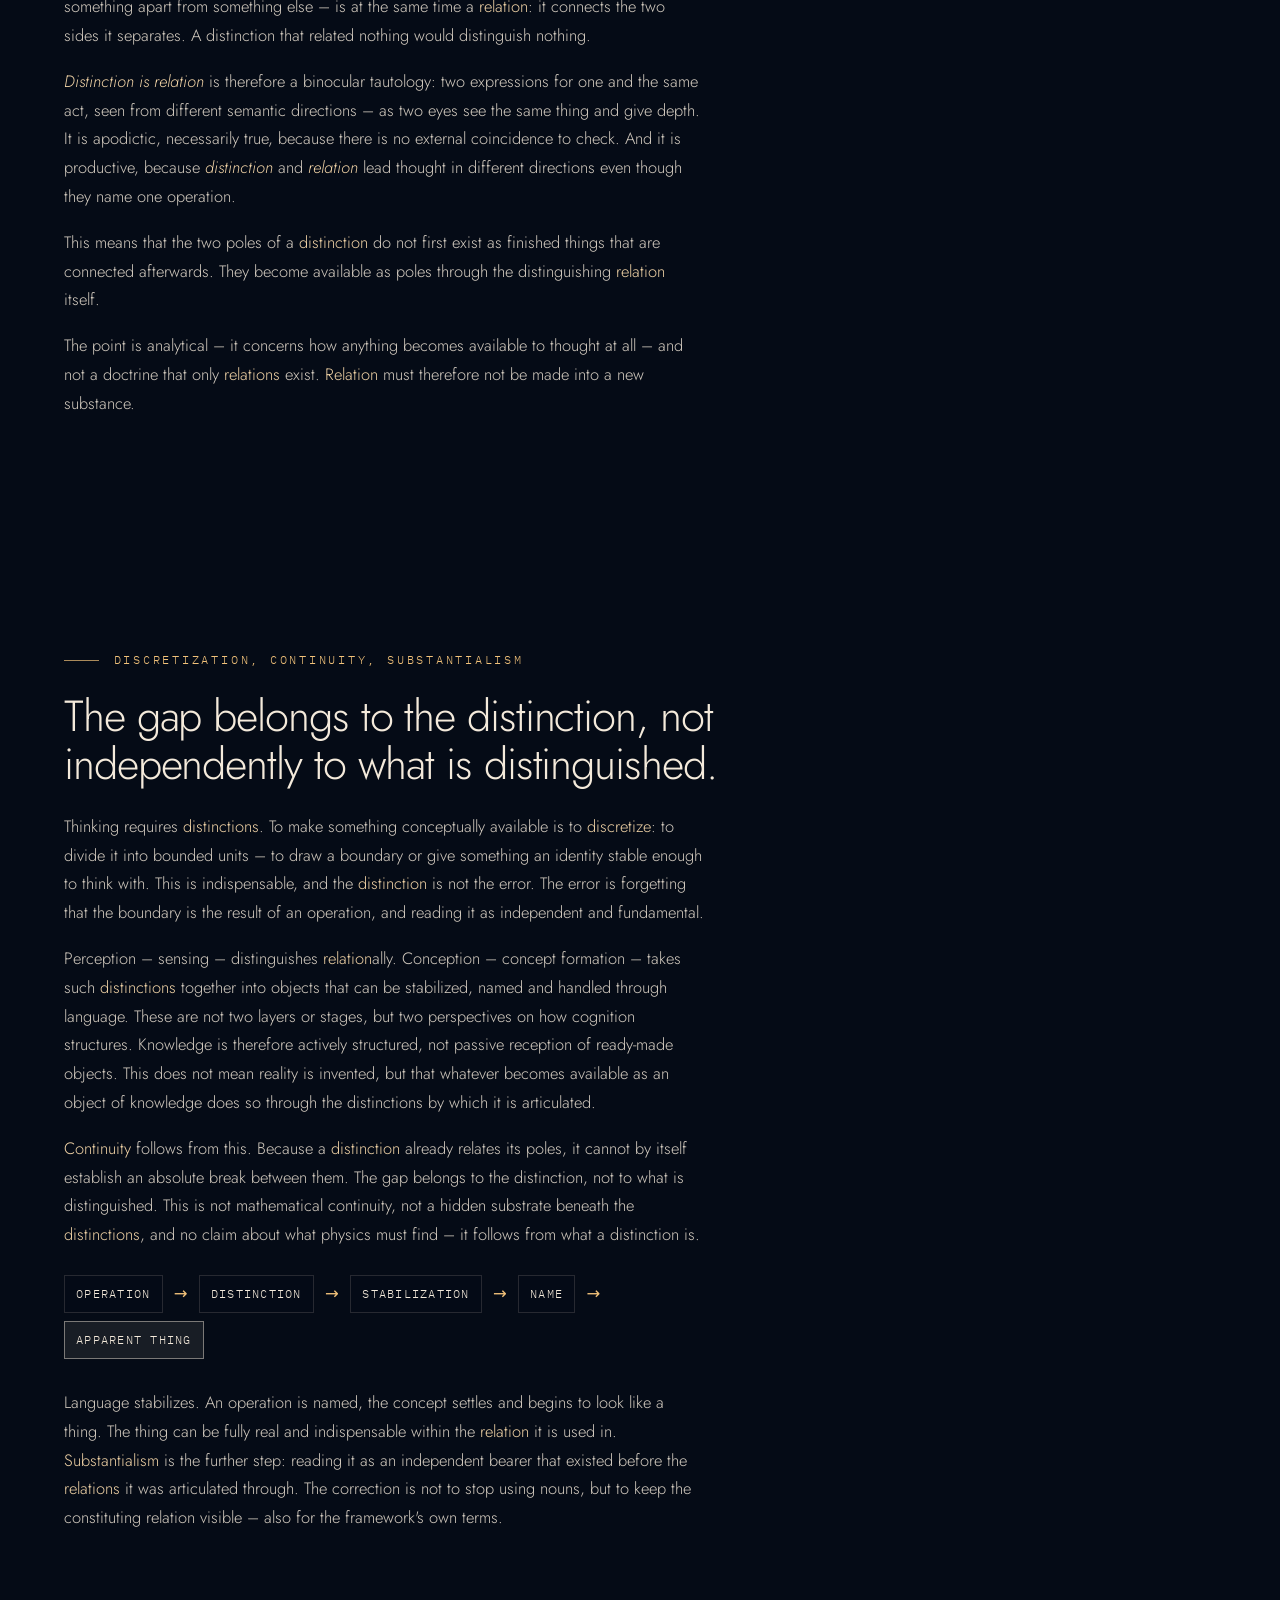
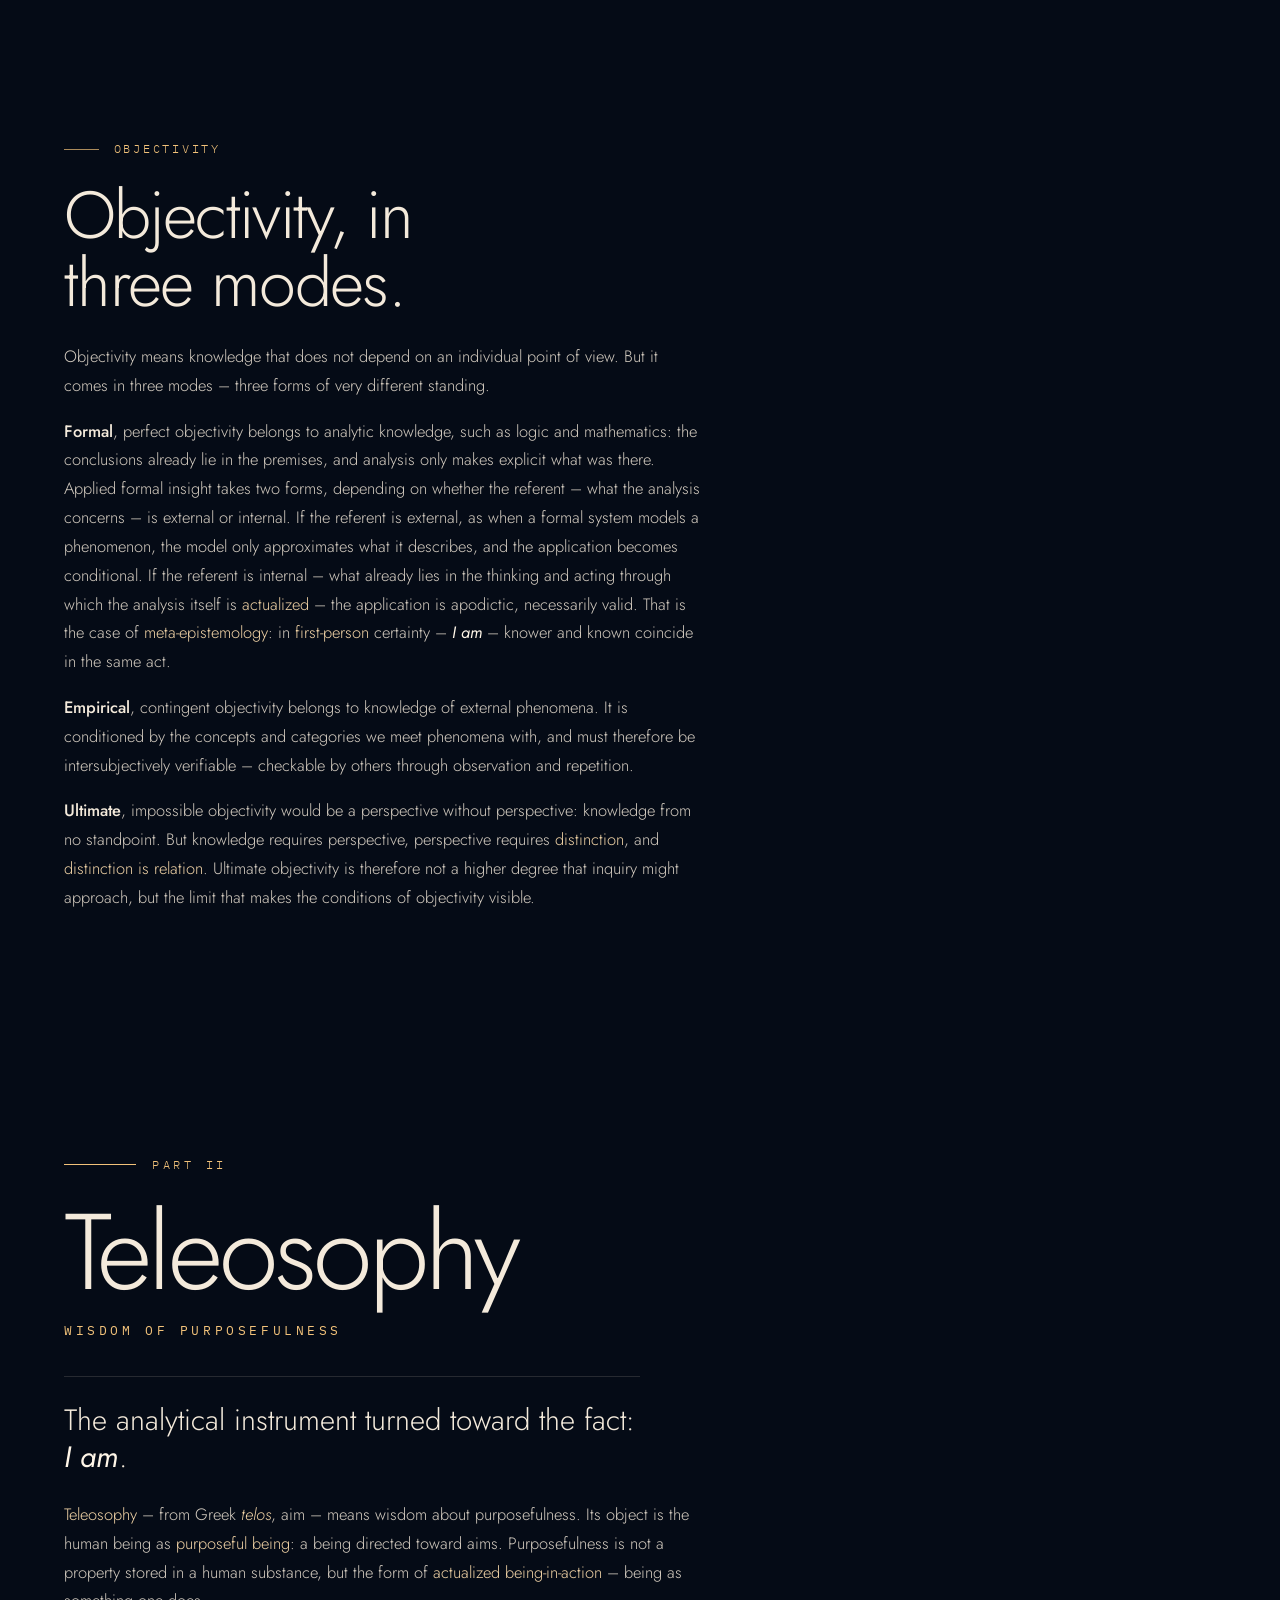
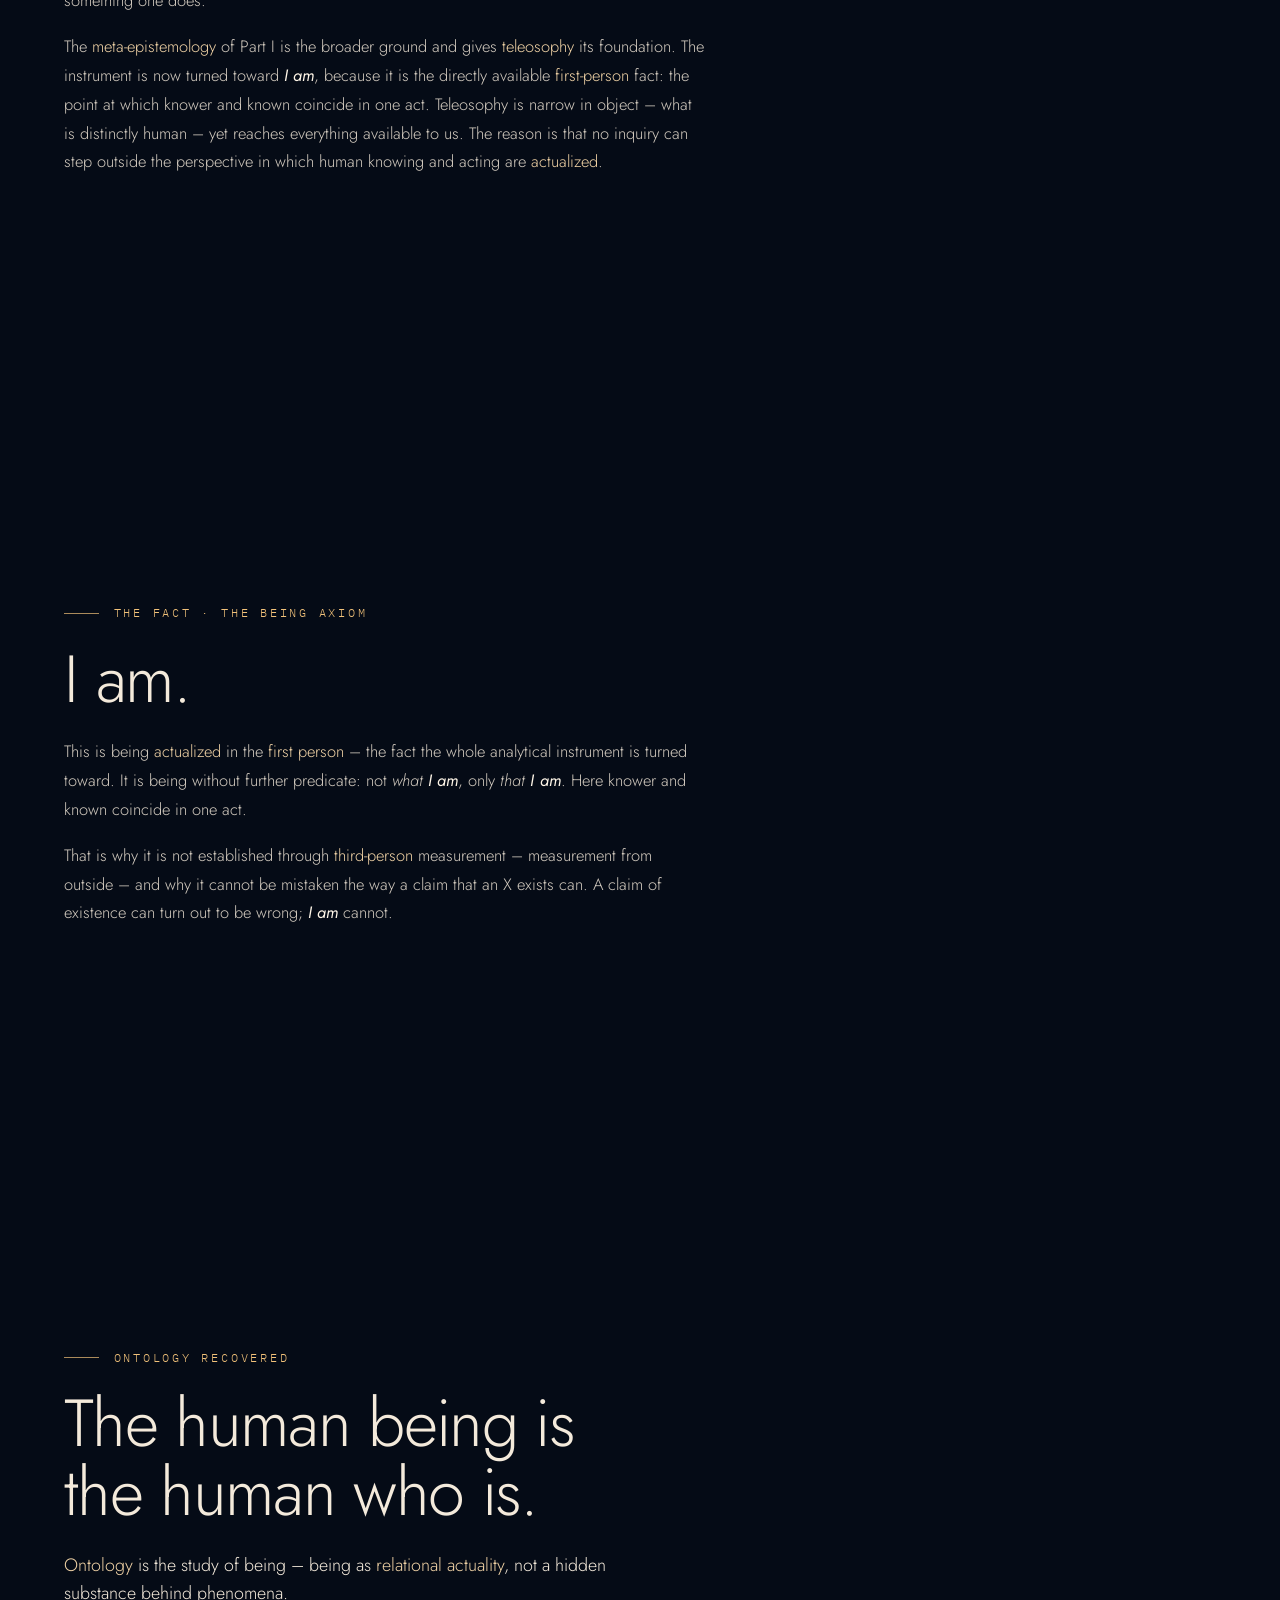
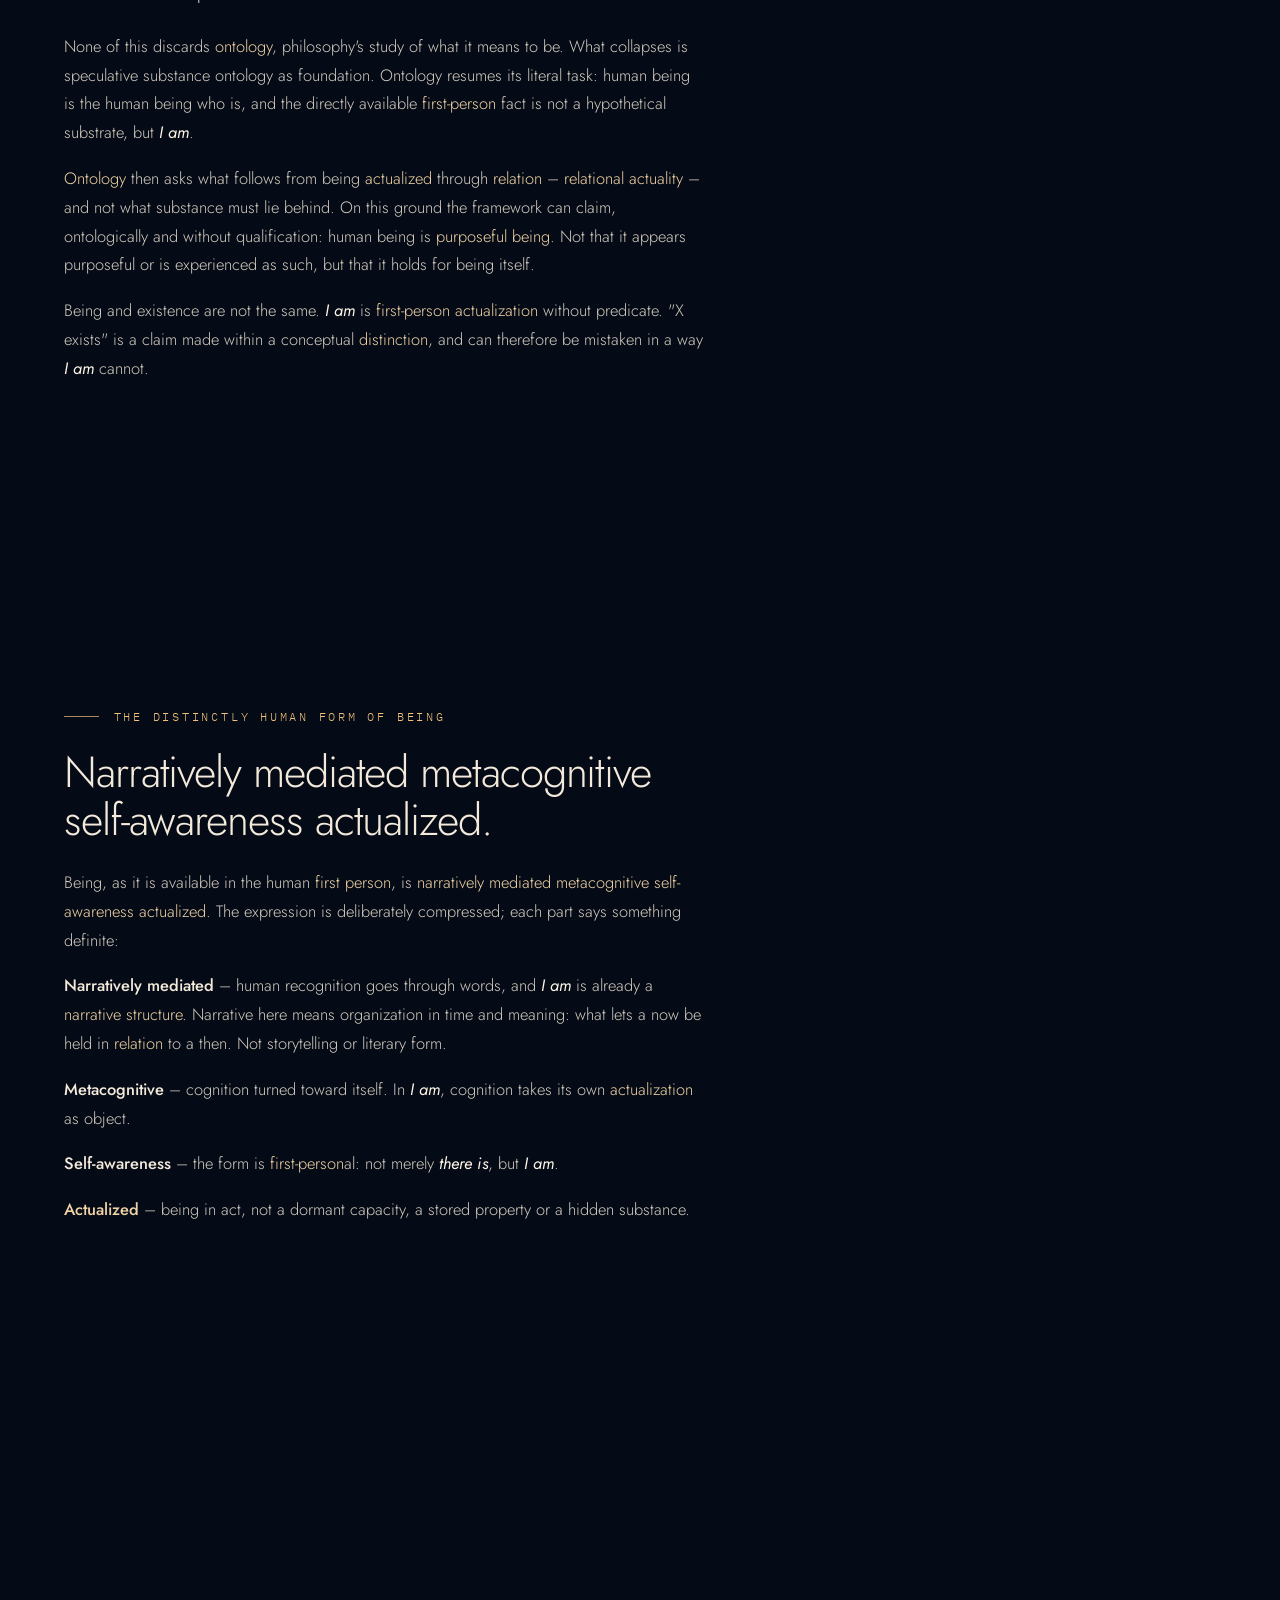
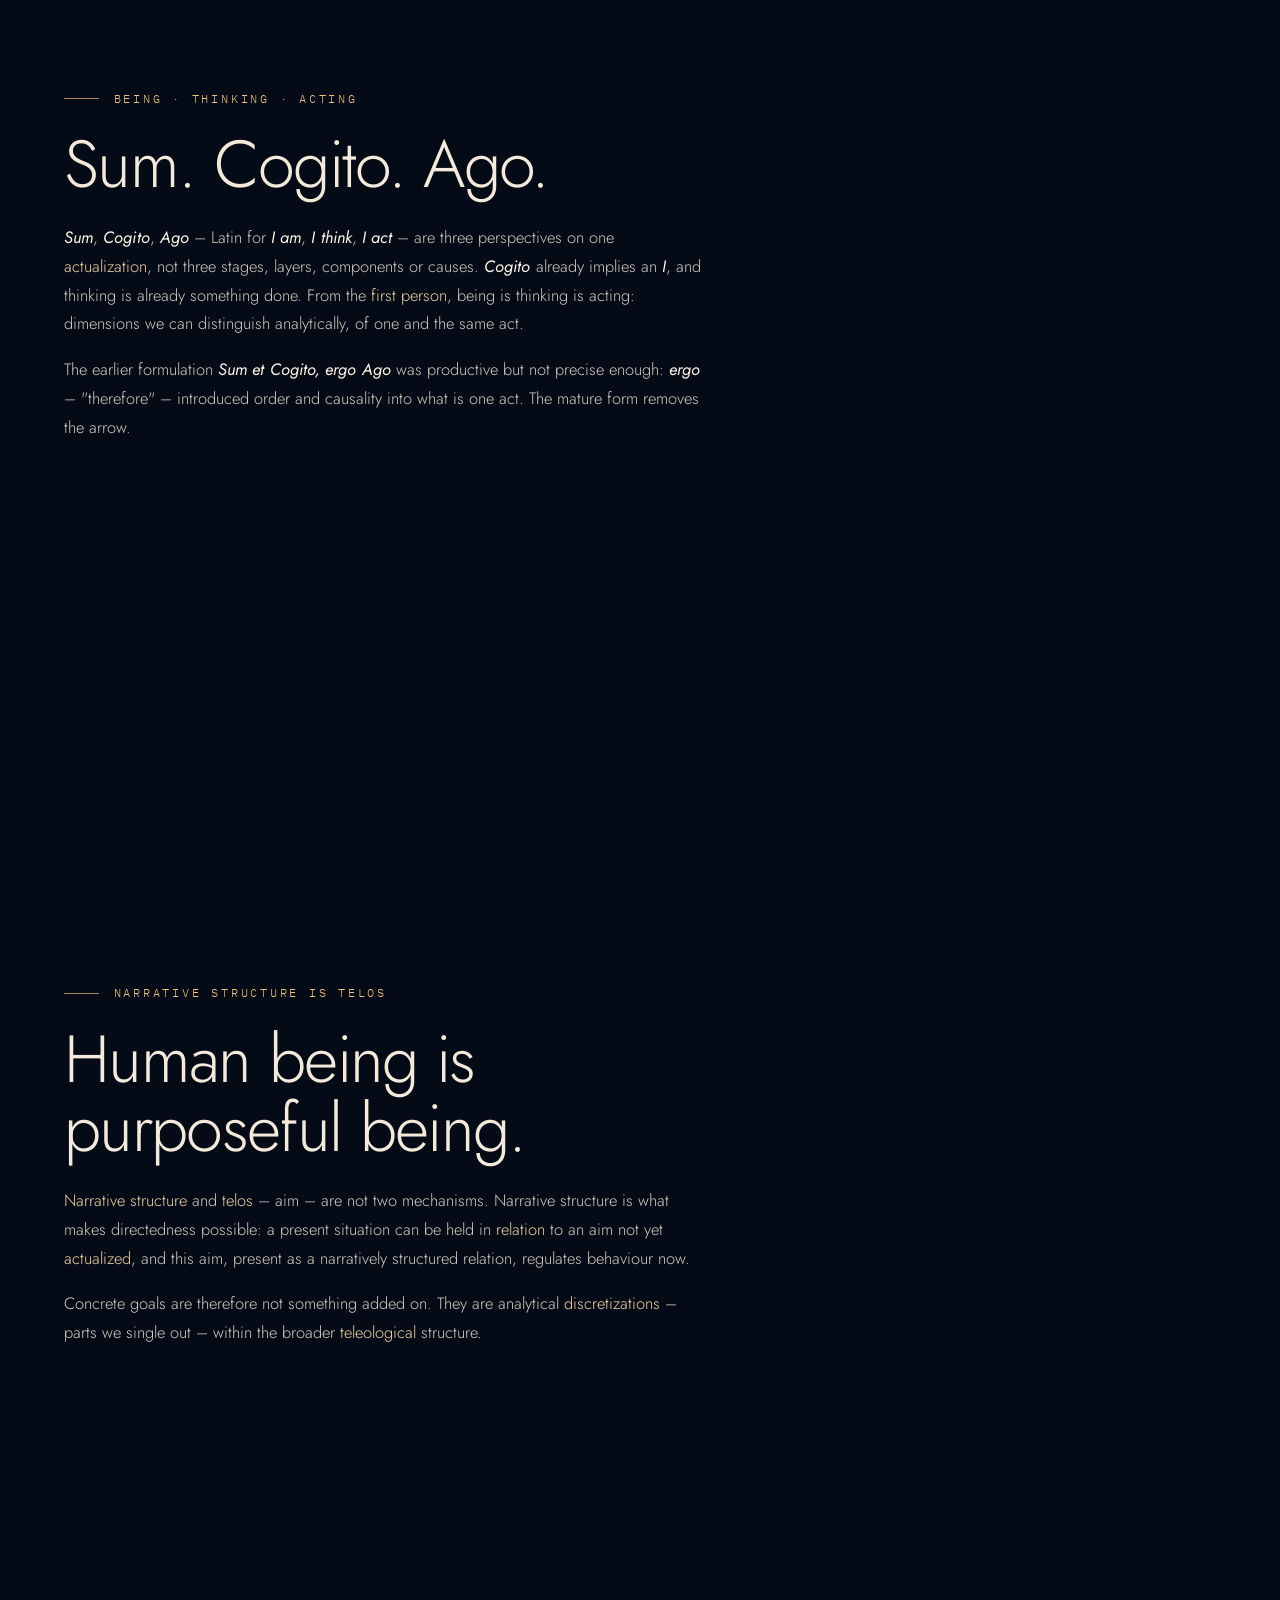
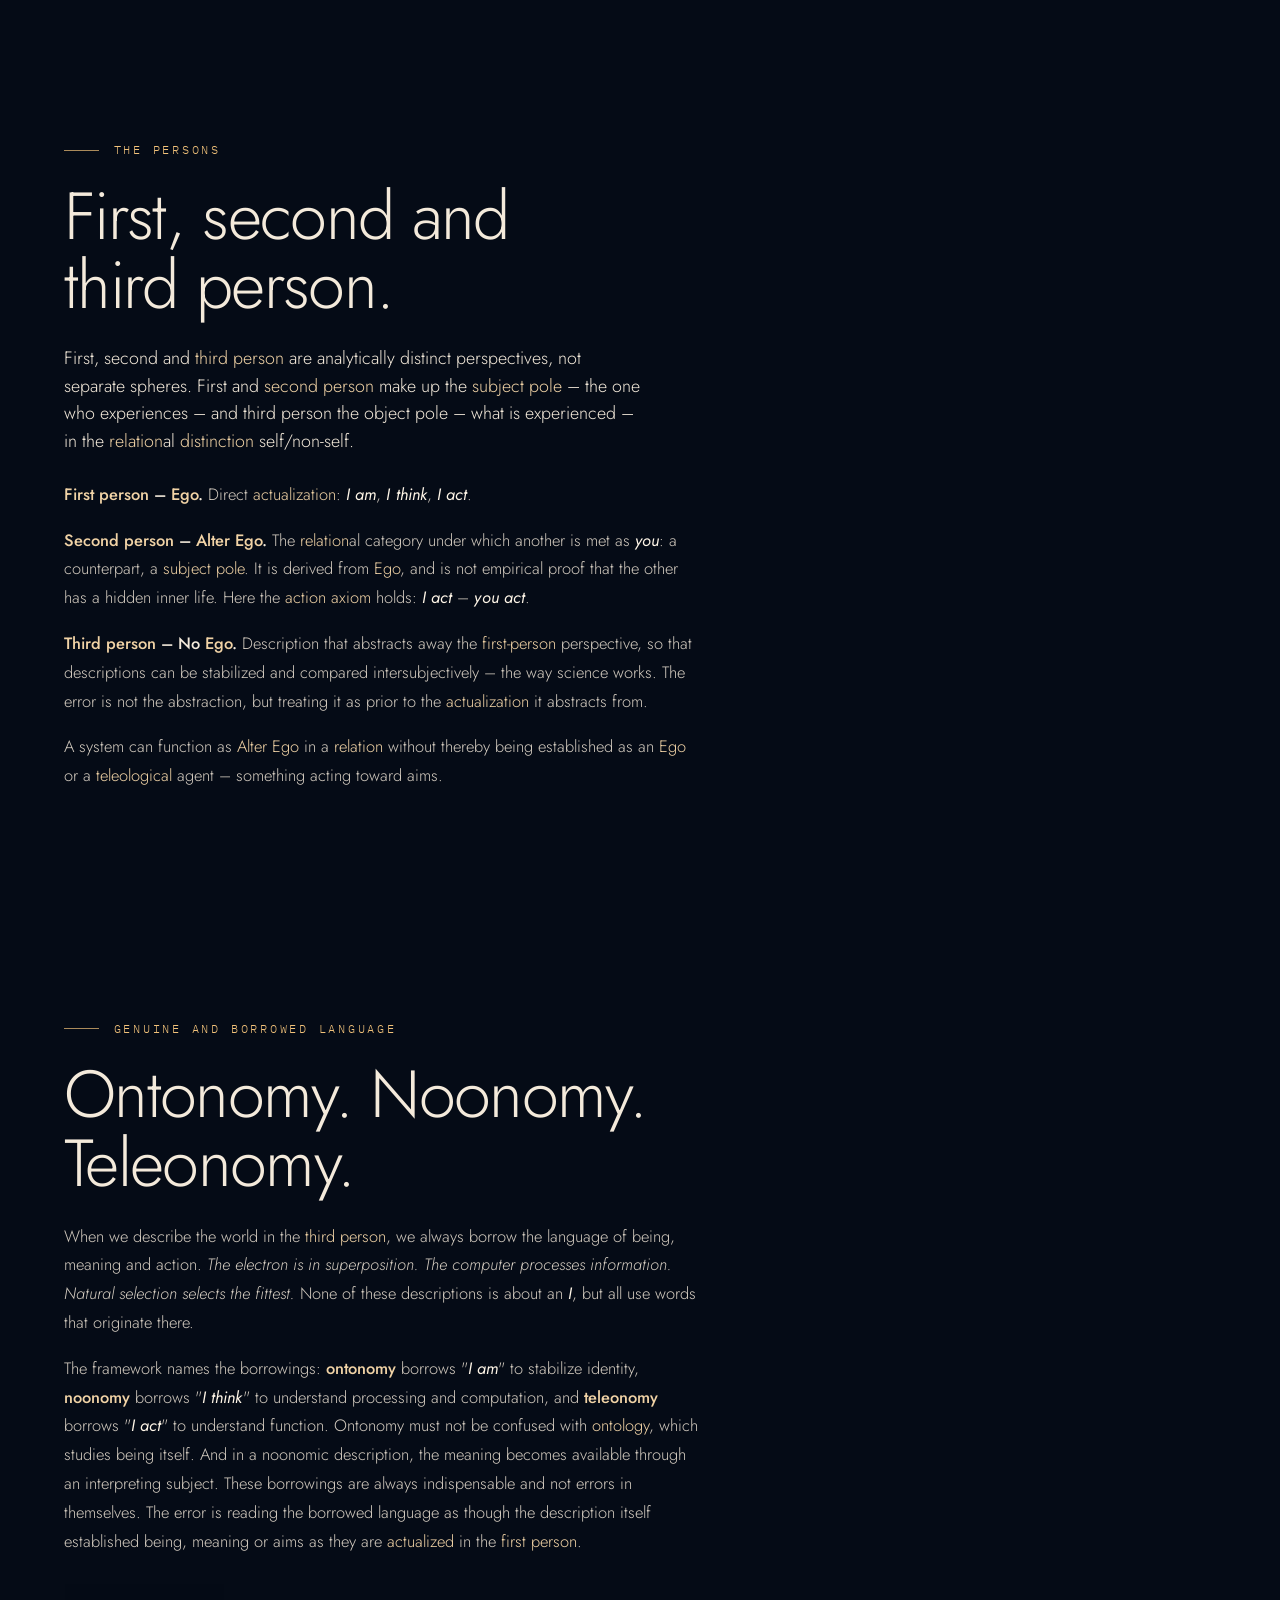
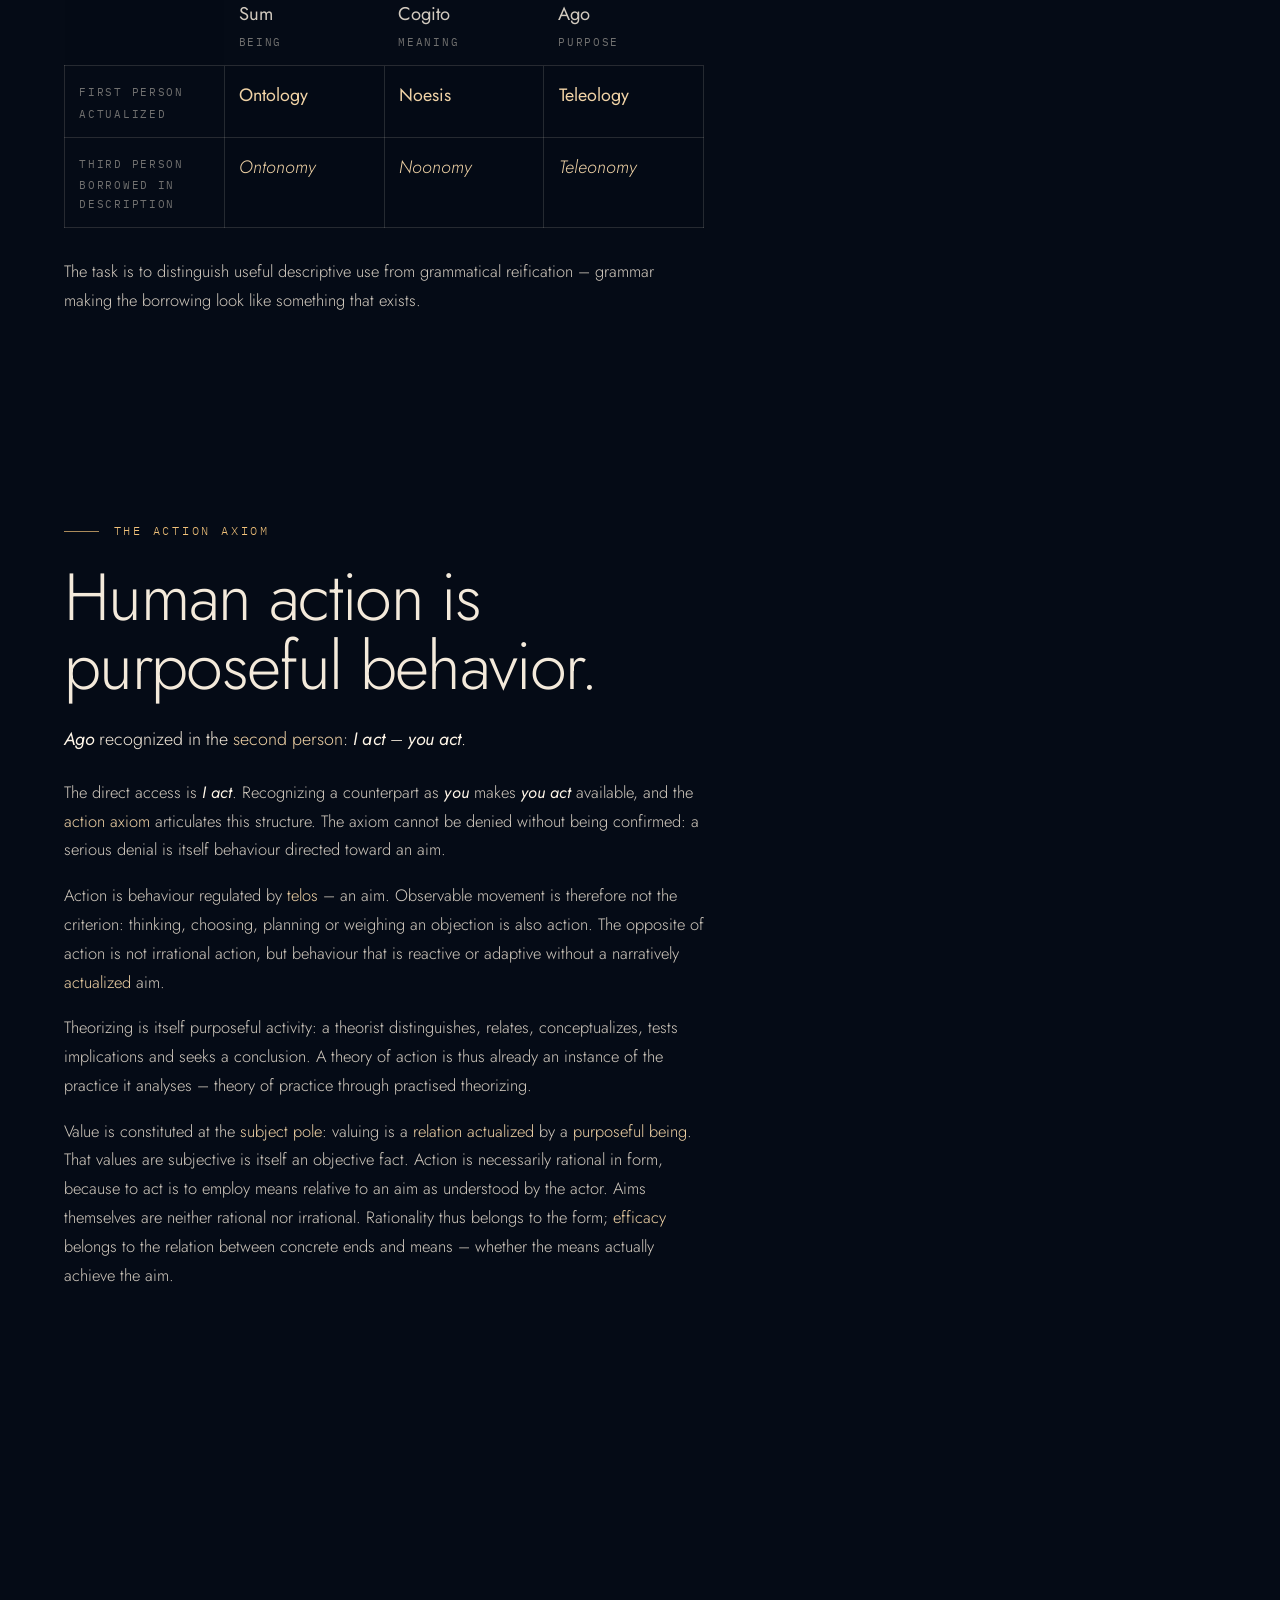
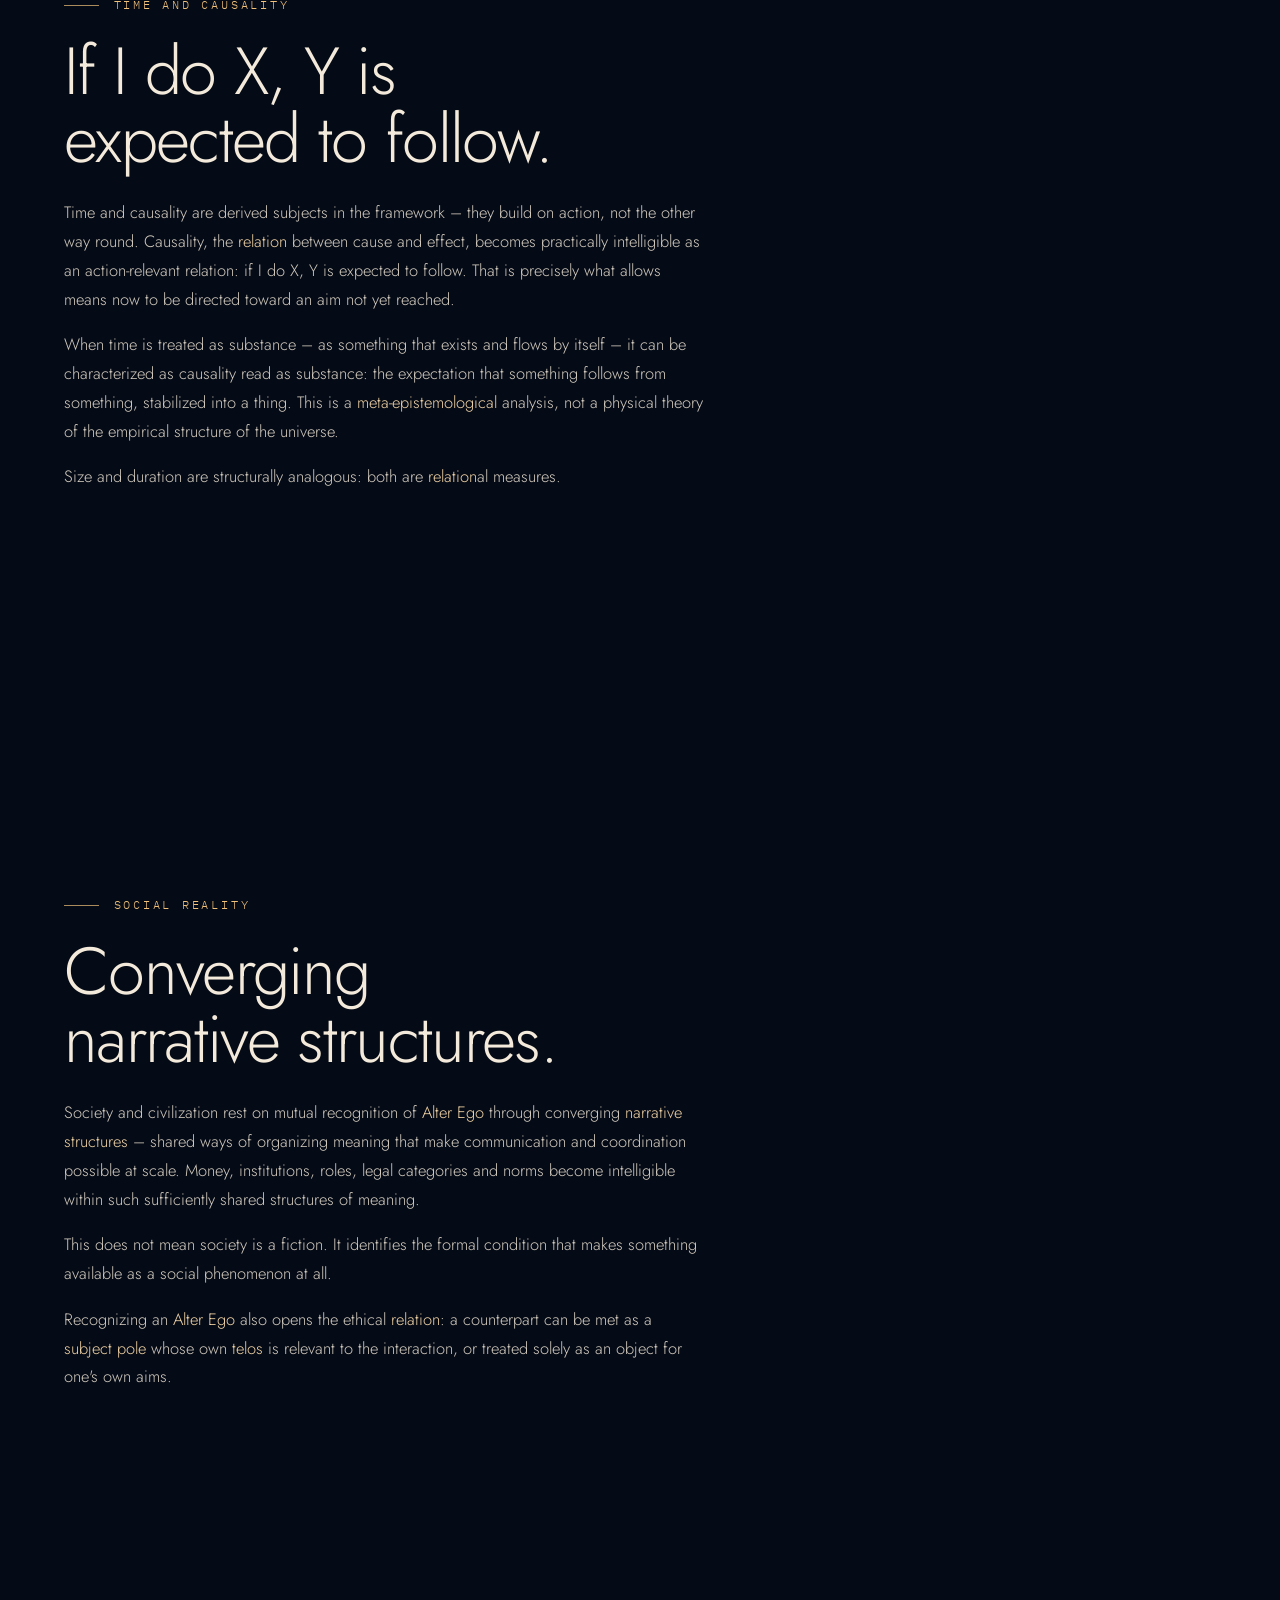
==== commit ca576aea: "Phones: smaller knob with a thin chevron either side Co-Authored-By: Claude Opus 5.5 <noreply@anthro" ====
--- a/public/index.html
+++ b/public/index.html
@@ -35,7 +35,7 @@
 <link href="https://fonts.googleapis.com" rel="preconnect"/>
 <link crossorigin="" href="https://fonts.gstatic.com" rel="preconnect"/>
 <link href="https://fonts.googleapis.com/css2?family=IBM+Plex+Mono:wght@400&amp;family=Jost:ital,wght@0,300;0,400;0,500;1,300;1,400&amp;display=swap" rel="stylesheet"/>
-<link href="styles.css?v=1a9b045c29" rel="stylesheet"/>
+<link href="styles.css?v=fad19aa18b" rel="stylesheet"/>
 <script>document.documentElement.className += " js"; try { var lv = localStorage.getItem("level"); if (lv === "1" || lv === "2" || lv === "3") document.documentElement.setAttribute("data-level", lv); } catch (e) {} setTimeout(function () { if (!window.fieldReady) document.documentElement.className = document.documentElement.className.replace(" js", ""); }, 4000);</script>
 <script data-domains="instituteofteleosophy.org,teleosofiskinstitutt.no" data-website-id="b97d4ee5-205d-4a35-af86-c001f4d36a56" defer="" src="https://cloud.umami.is/script.js"></script>
 </head>
@@ -51,7 +51,7 @@
 </a>
 <p aria-hidden="true" class="partbar"><span data-p="1"><b>I</b>Meta-epistemology</span><span data-p="2"><b>II</b>Teleosophy</span></p>
 <nav aria-label="Site" class="bar-links">
-<div class="level-wrap"><button aria-controls="level-panel" aria-expanded="false" aria-label="Reading level" class="level-toggle" title="Reading level" type="button"></button> <label class="level" id="level-panel" title="Reading level"><span class="level-label">Reading level</span><input aria-label="Reading level" data-names="Simple|Standard|Technical" max="3" min="1" step="1" type="range" value="2"/><span aria-hidden="true" class="level-name">Standard</span></label></div>
+<div class="level-wrap"><button aria-controls="level-panel" aria-expanded="false" aria-label="Reading level" class="level-toggle" title="Reading level" type="button"><svg aria-hidden="true" class="chev" height="10" viewbox="0 0 6 10" width="6"><path d="M5 1 1 5l4 4" fill="none" stroke="currentColor" stroke-linecap="round" stroke-linejoin="round" stroke-width="1.2"></path></svg><span class="knob"></span><svg aria-hidden="true" class="chev chev-r" height="10" viewbox="0 0 6 10" width="6"><path d="M5 1 1 5l4 4" fill="none" stroke="currentColor" stroke-linecap="round" stroke-linejoin="round" stroke-width="1.2"></path></svg></button> <label class="level" id="level-panel" title="Reading level"><span class="level-label">Reading level</span><input aria-label="Reading level" data-names="Simple|Standard|Technical" max="3" min="1" step="1" type="range" value="2"/><span aria-hidden="true" class="level-name">Standard</span></label></div>
 <a class="kb" href="https://meta-epistemology.org">Knowledge base <span aria-hidden="true">↗</span></a>
 <a class="lang" href="https://teleosofiskinstitutt.no/" hreflang="no" lang="no" title="Norsk">NO</a>
 </nav>
--- a/public/styles.css
+++ b/public/styles.css
@@ -293,11 +293,14 @@
 .level-toggle { display: none; }
 @media (max-width: 820px), (max-aspect-ratio: 5/4) and (max-width: 1180px) {
   .level-wrap { display: block; position: relative; }
-  /* the button is the slider's knob on its own */
-  html.js .level-toggle { display: inline-flex; align-items: center; justify-content: center; width: 2.1rem; height: 2.1rem; padding: 0; background: none; border: 0; cursor: pointer; }
-  .level-toggle::before { content: ""; width: 14px; height: 14px; border-radius: 50%; background: var(--gold); border: 2px solid var(--deep); box-shadow: 0 0 0 1px var(--gold); transition: box-shadow 0.2s ease; }
-  .level-wrap.open .level-toggle::before { box-shadow: 0 0 0 1px var(--gold), 0 0 0 5px rgba(242, 194, 122, 0.22); }
-  .level-toggle:focus-visible { outline: 2px solid var(--gold); outline-offset: 2px; border-radius: 50%; }
+  /* the button is the slider's knob on its own, with a chevron either side */
+  html.js .level-toggle { display: inline-flex; align-items: center; justify-content: center; gap: 0.3rem; height: 2.1rem; padding: 0 0.3rem; background: none; border: 0; color: var(--cream-3); cursor: pointer; }
+  .level-toggle .chev { display: block; }
+  .level-toggle .chev-r { transform: scaleX(-1); }
+  .level-toggle .knob { width: 9px; height: 9px; border-radius: 50%; background: var(--gold); border: 1.5px solid var(--deep); box-shadow: 0 0 0 1px var(--gold); transition: box-shadow 0.2s ease; }
+  .level-wrap.open .level-toggle { color: var(--gold); }
+  .level-wrap.open .level-toggle .knob { box-shadow: 0 0 0 1px var(--gold), 0 0 0 4px rgba(242, 194, 122, 0.22); }
+  .level-toggle:focus-visible { outline: 2px solid var(--gold); outline-offset: 2px; border-radius: 2px; }
   .bar-links .lang { display: inline-flex; align-items: center; height: 2.1rem; padding-top: 0; padding-bottom: 0; }
   html.js .level-wrap:not(.open) .level { display: none; }
   html.js .level-wrap.open .level {
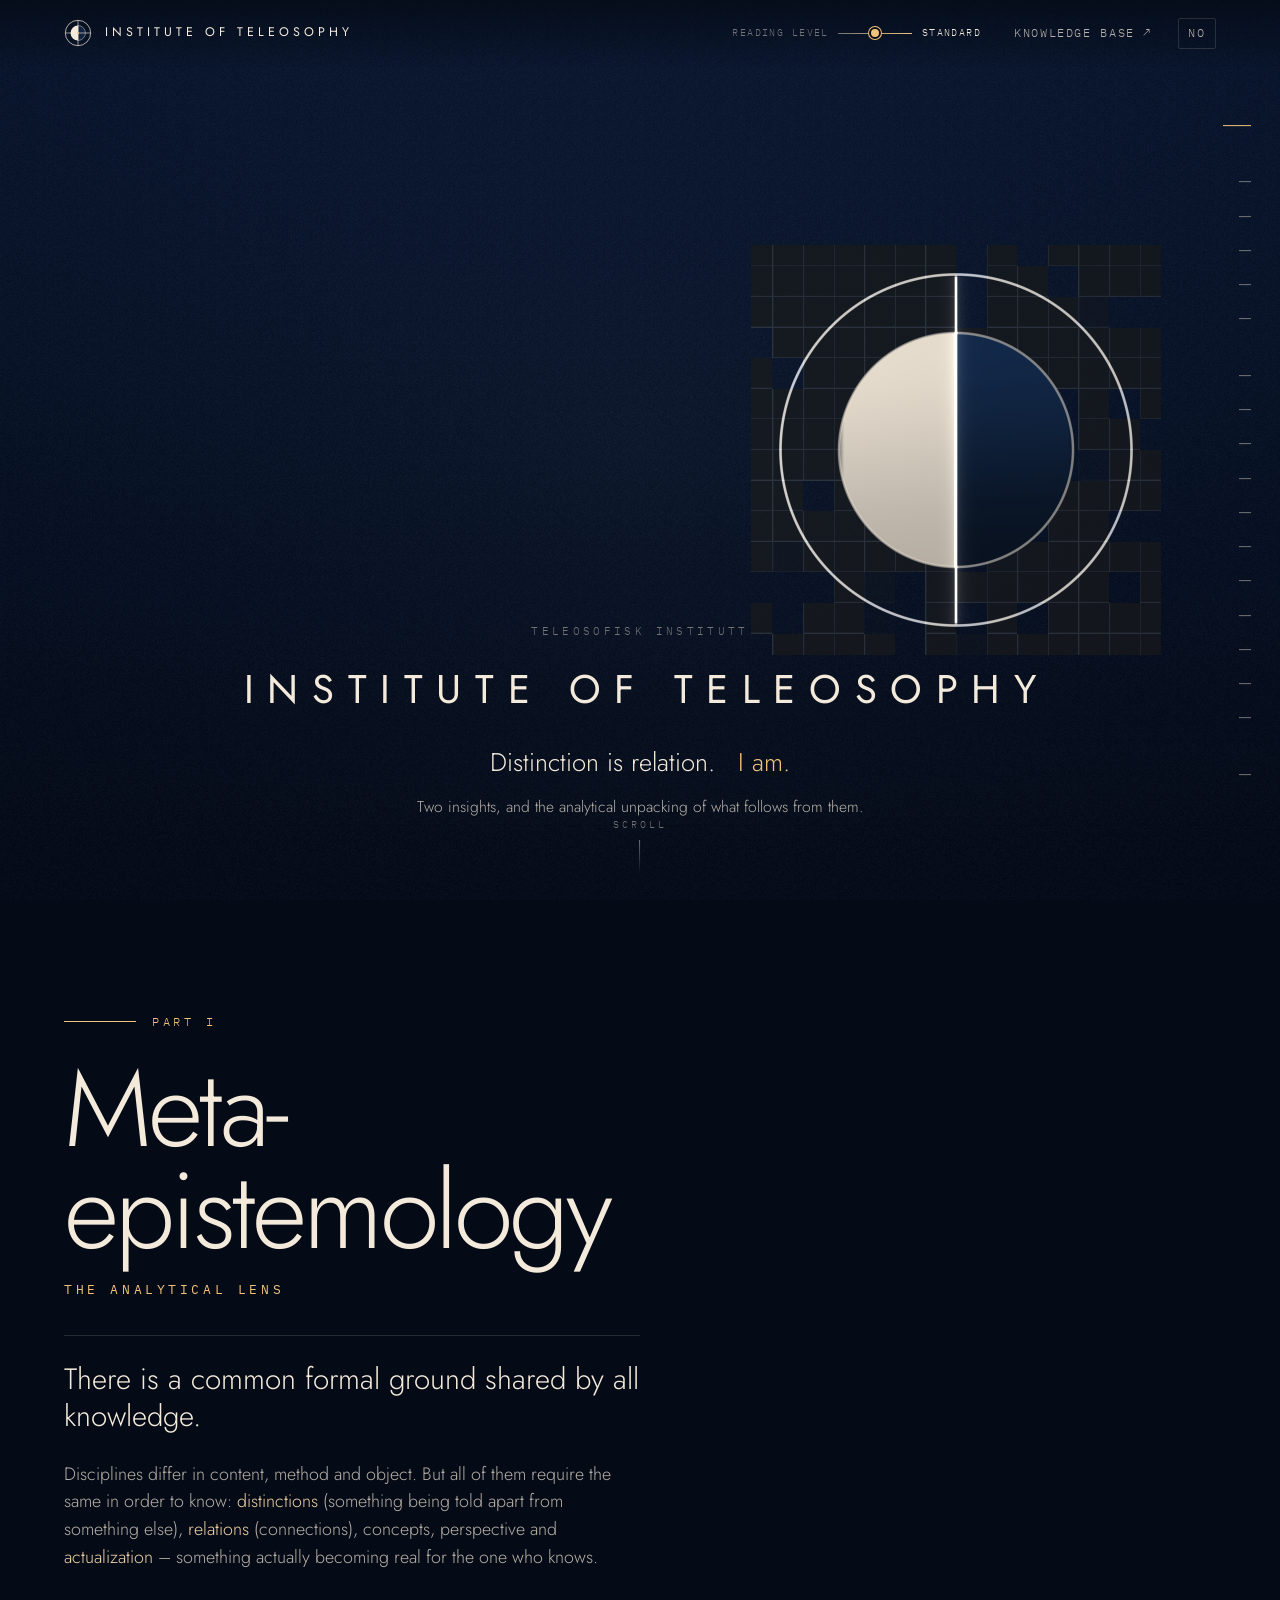
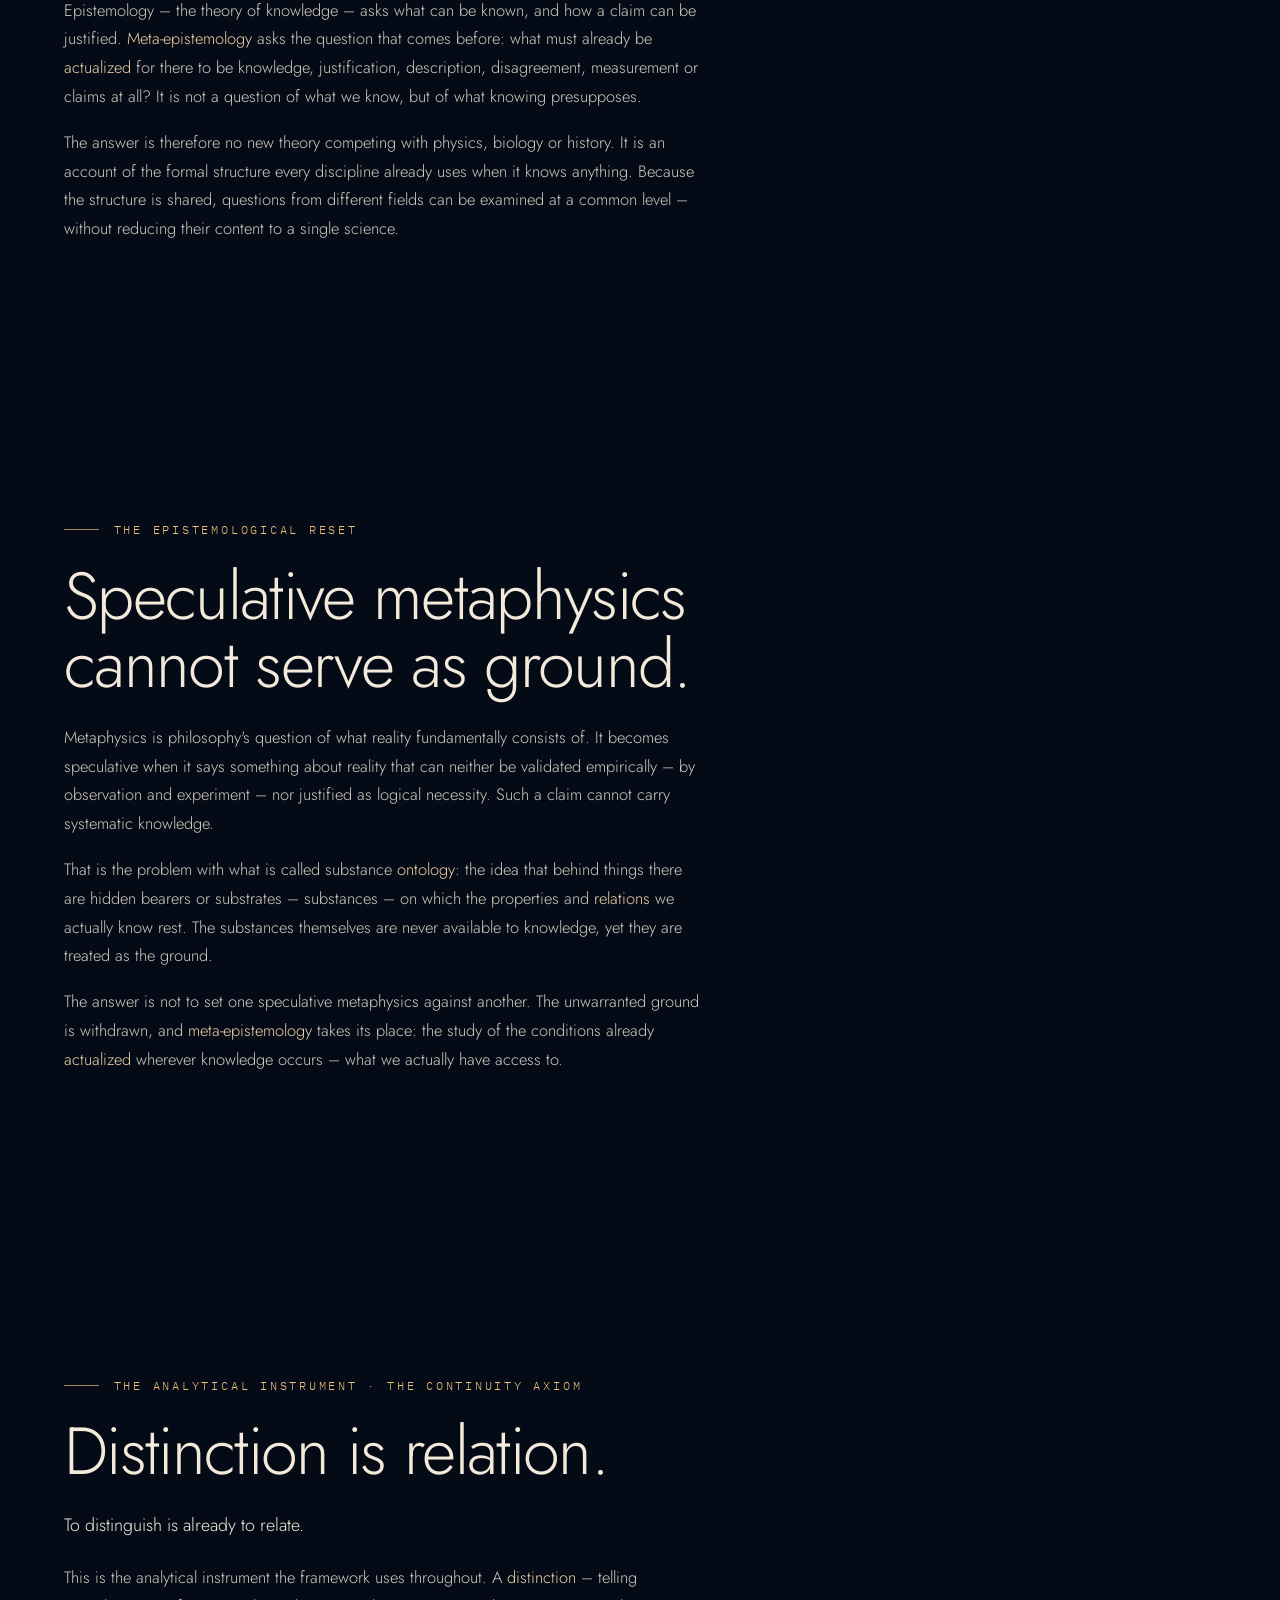
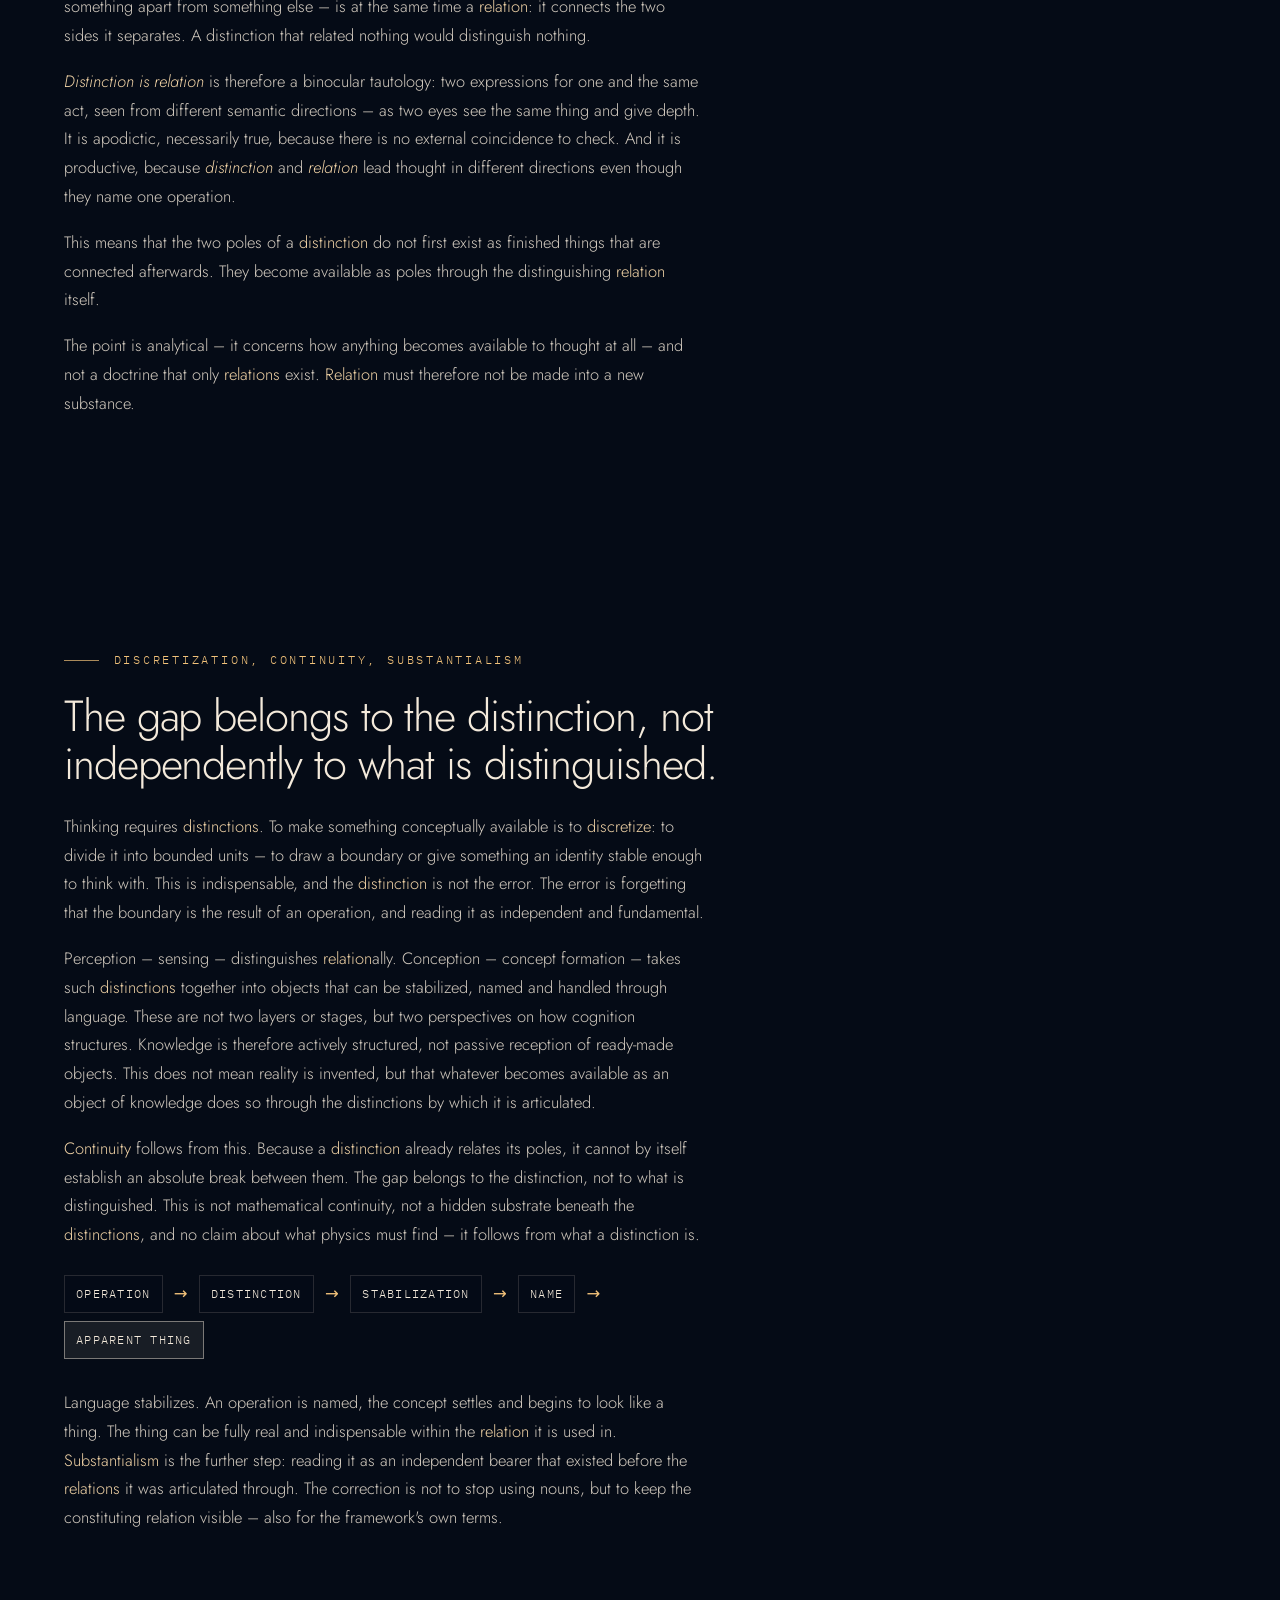
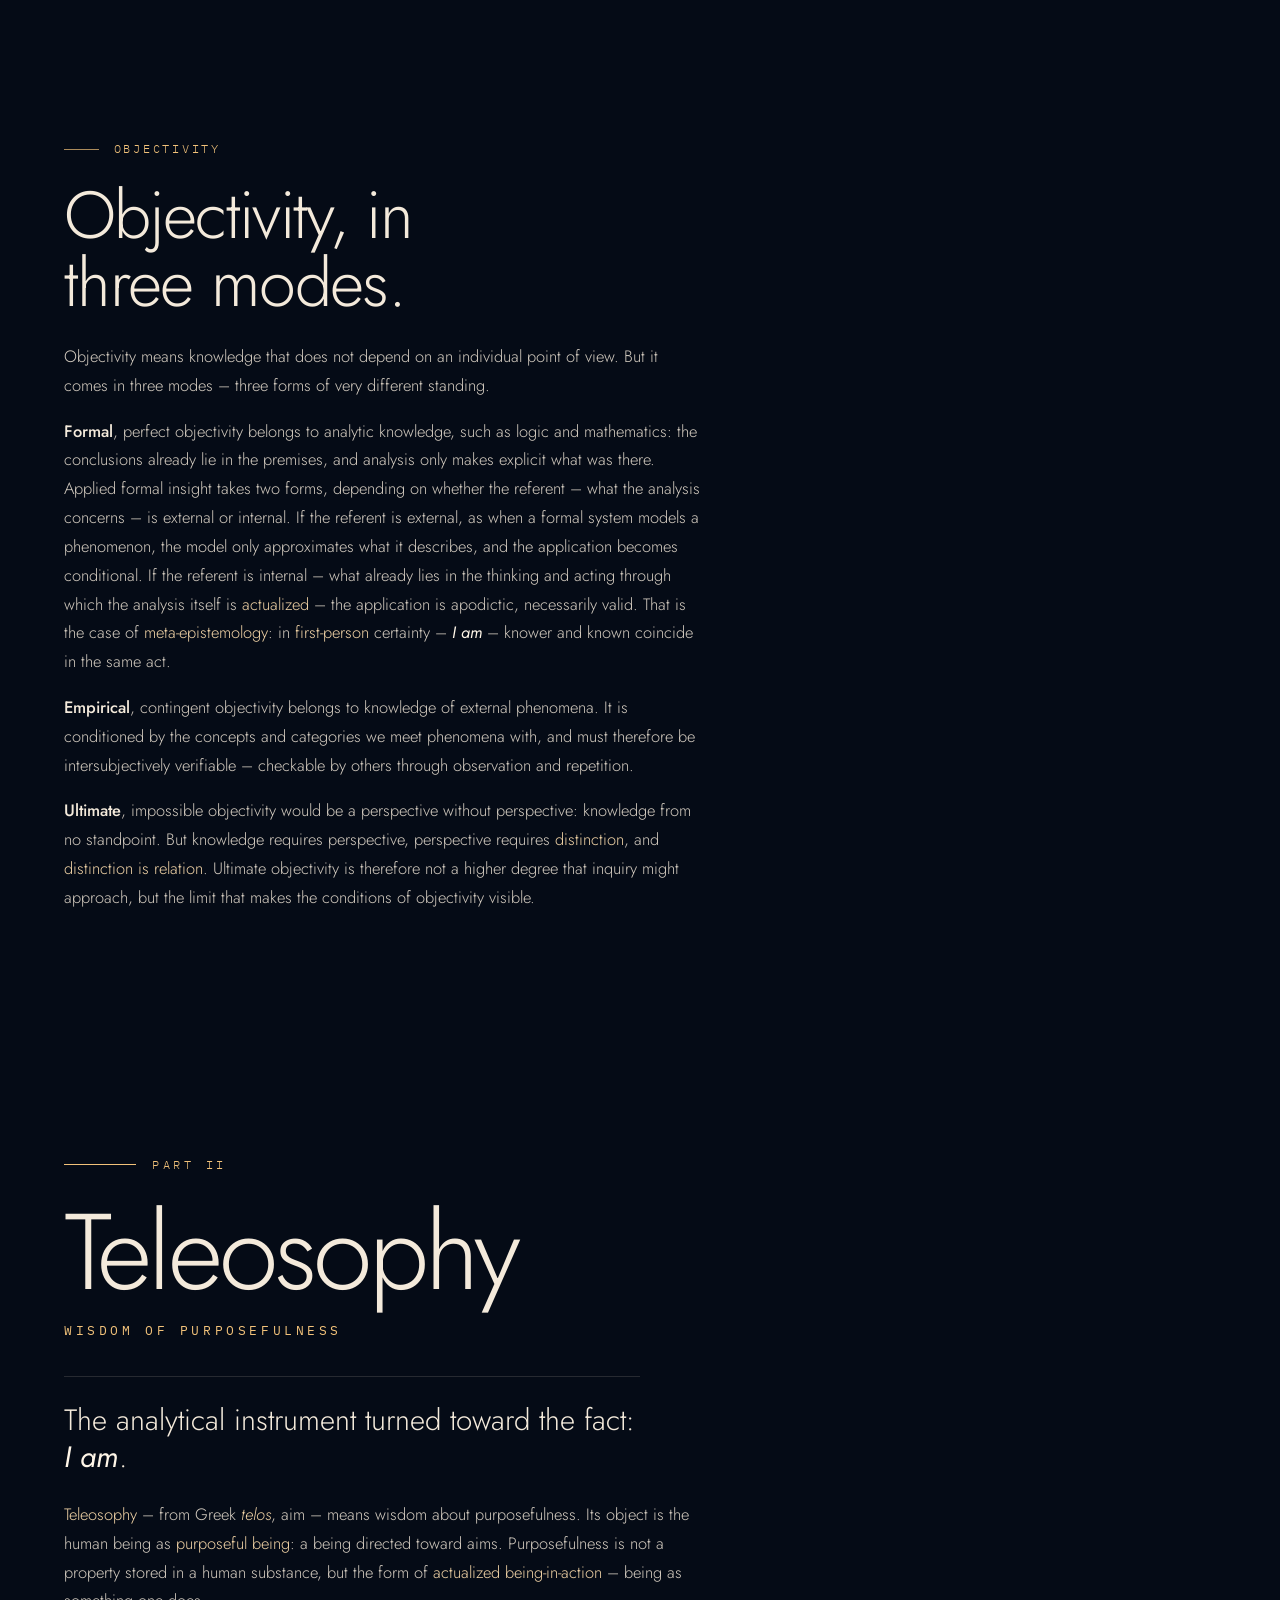
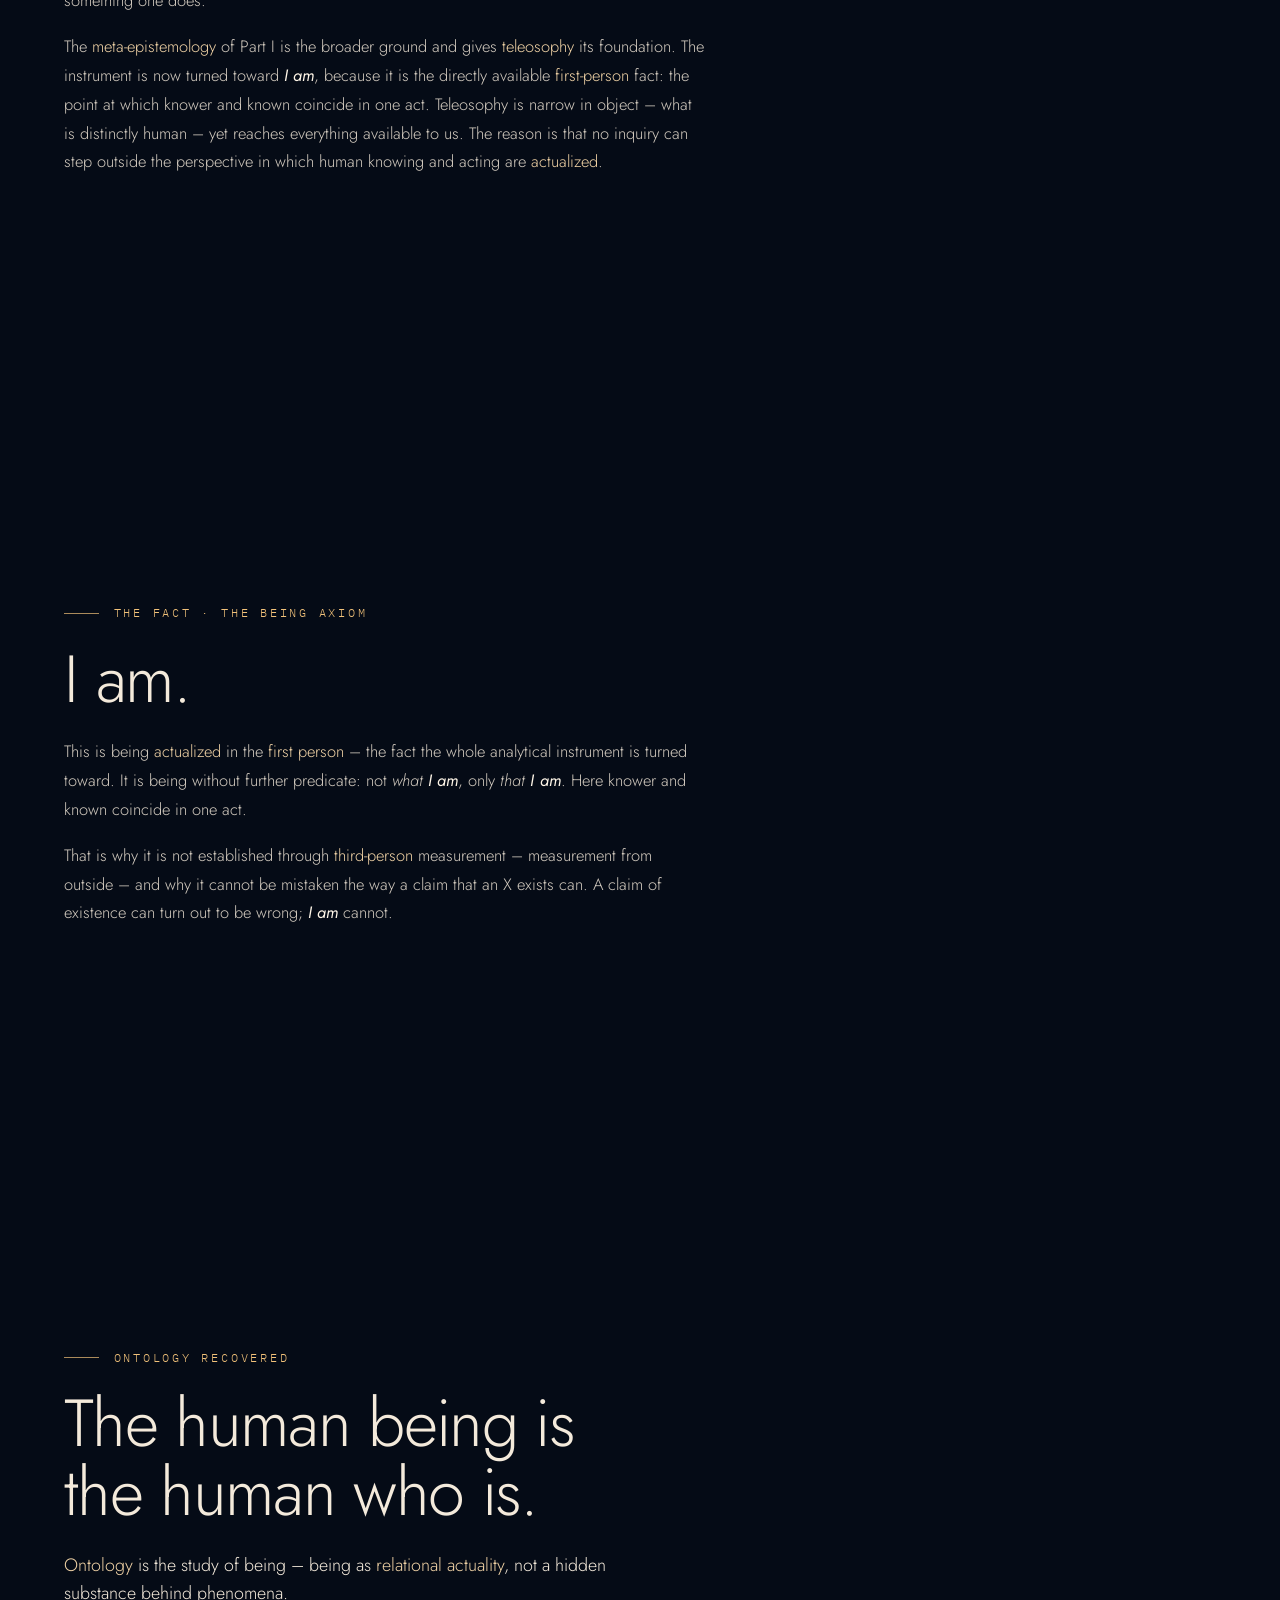
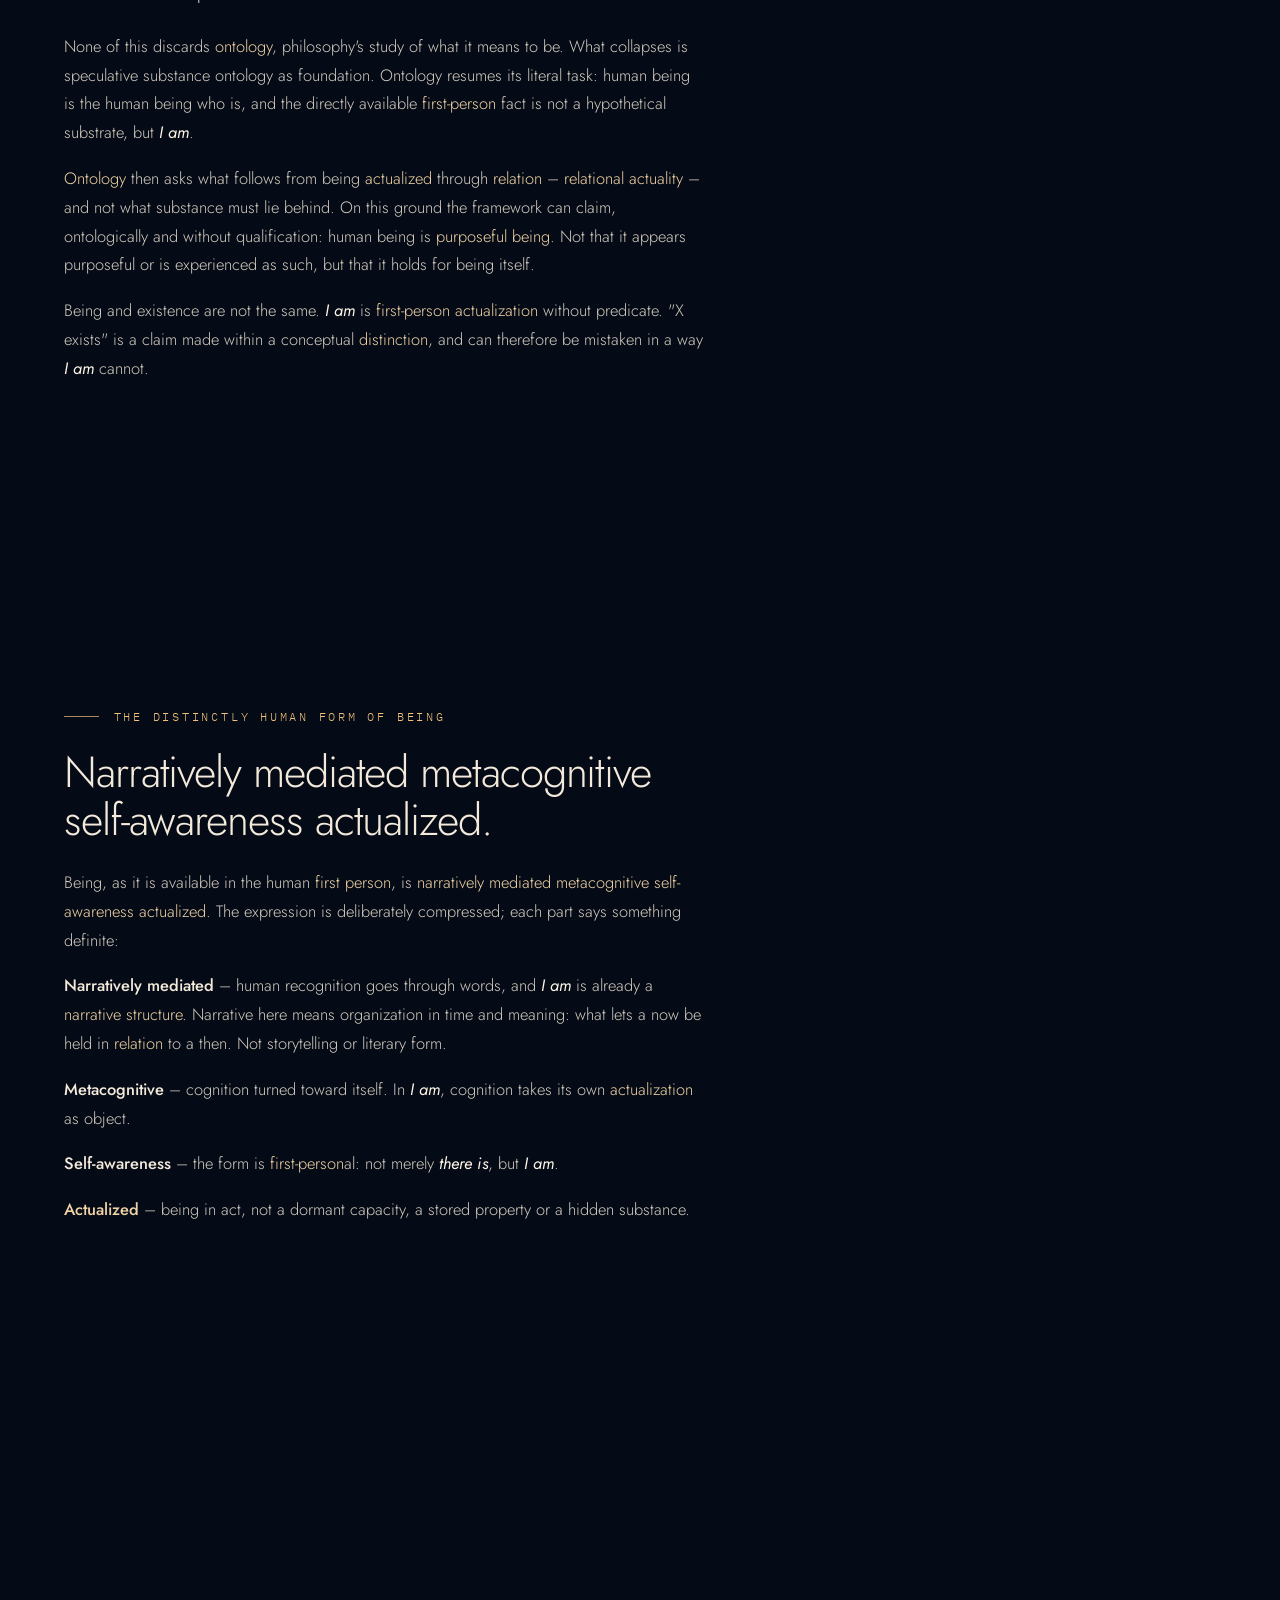
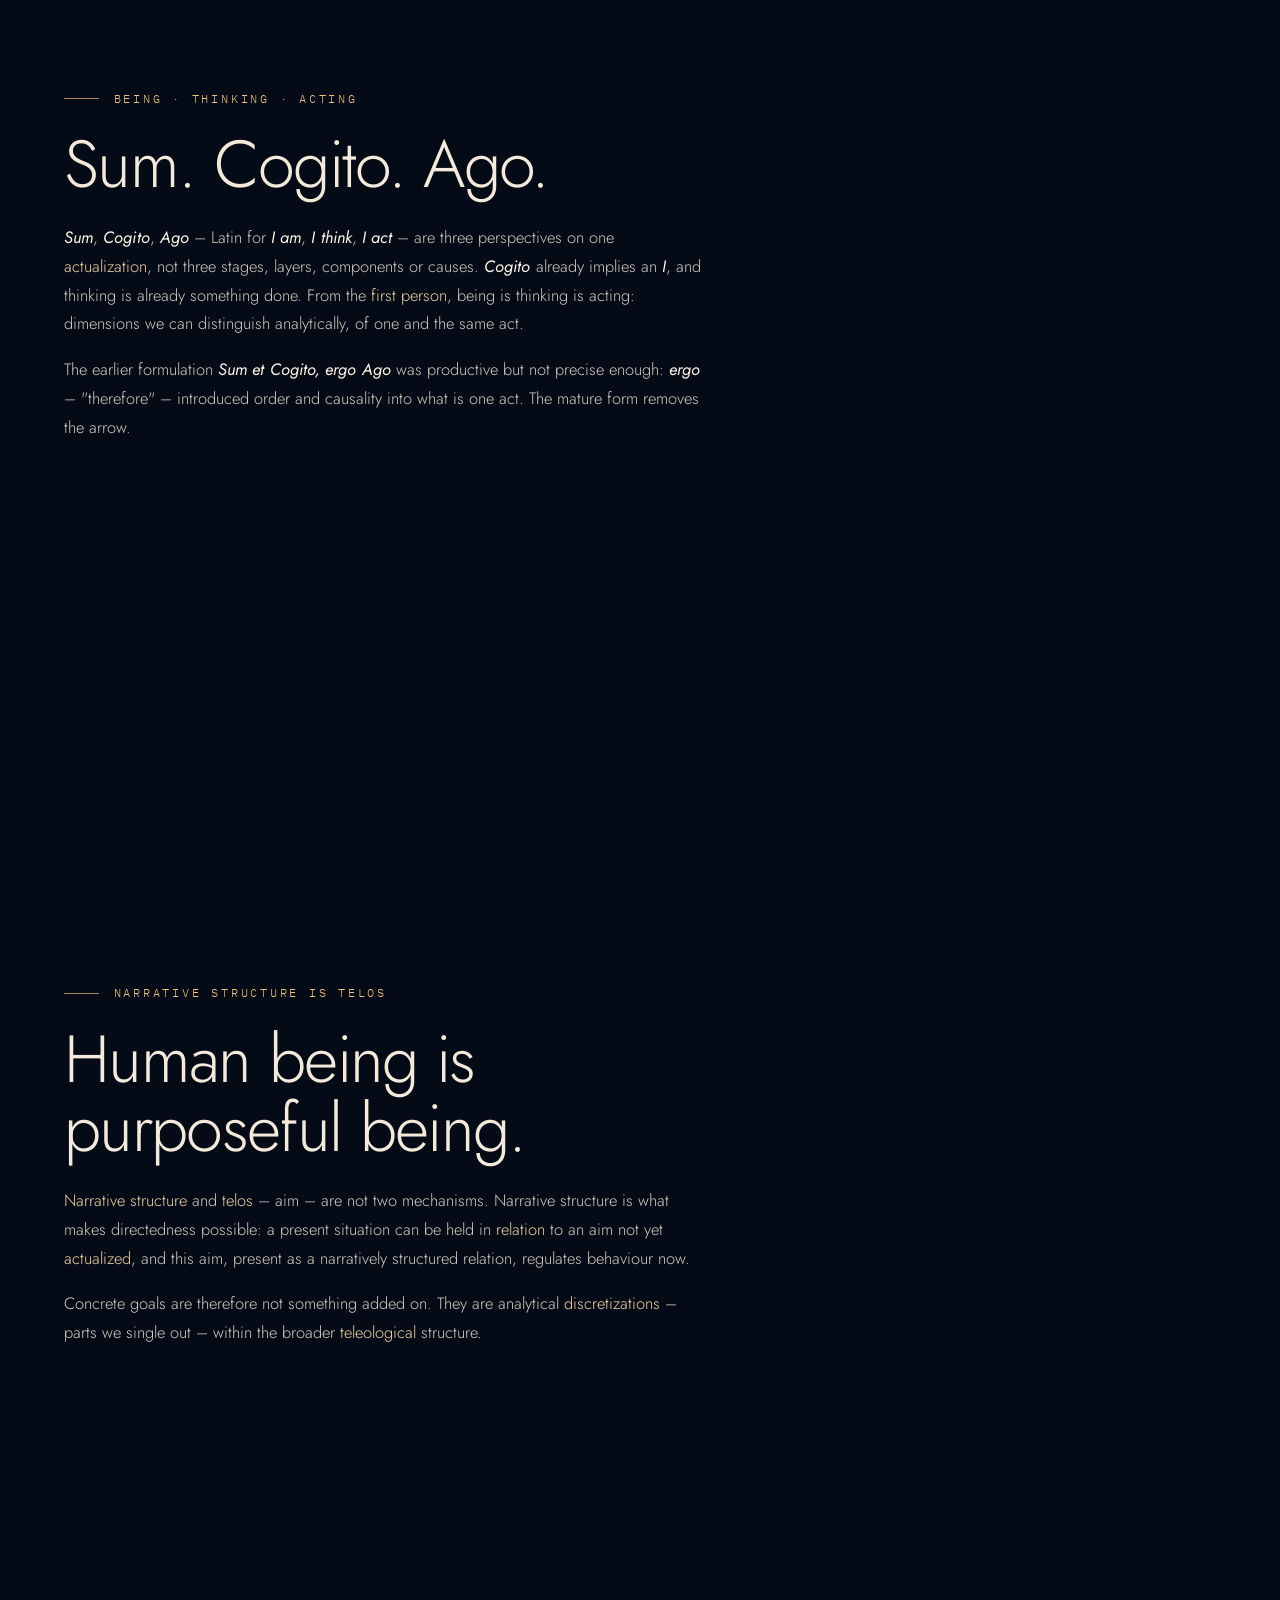
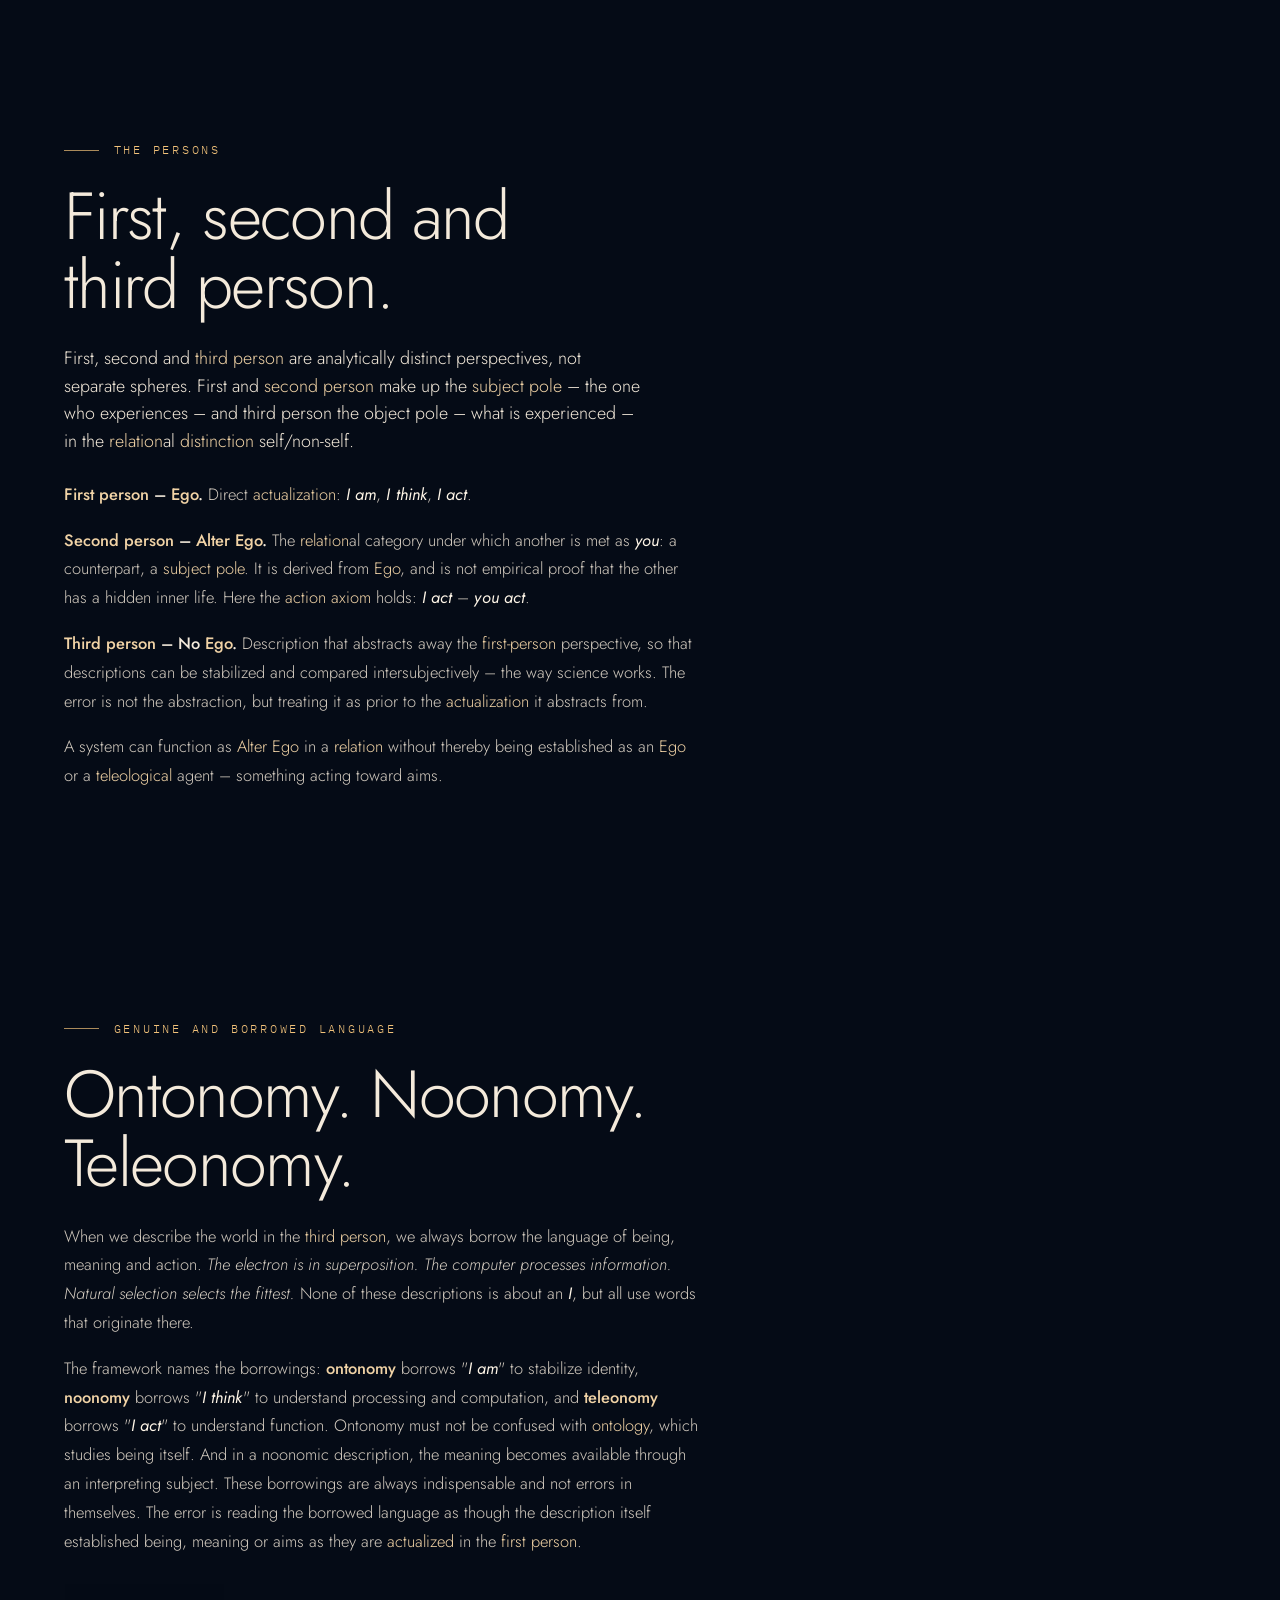
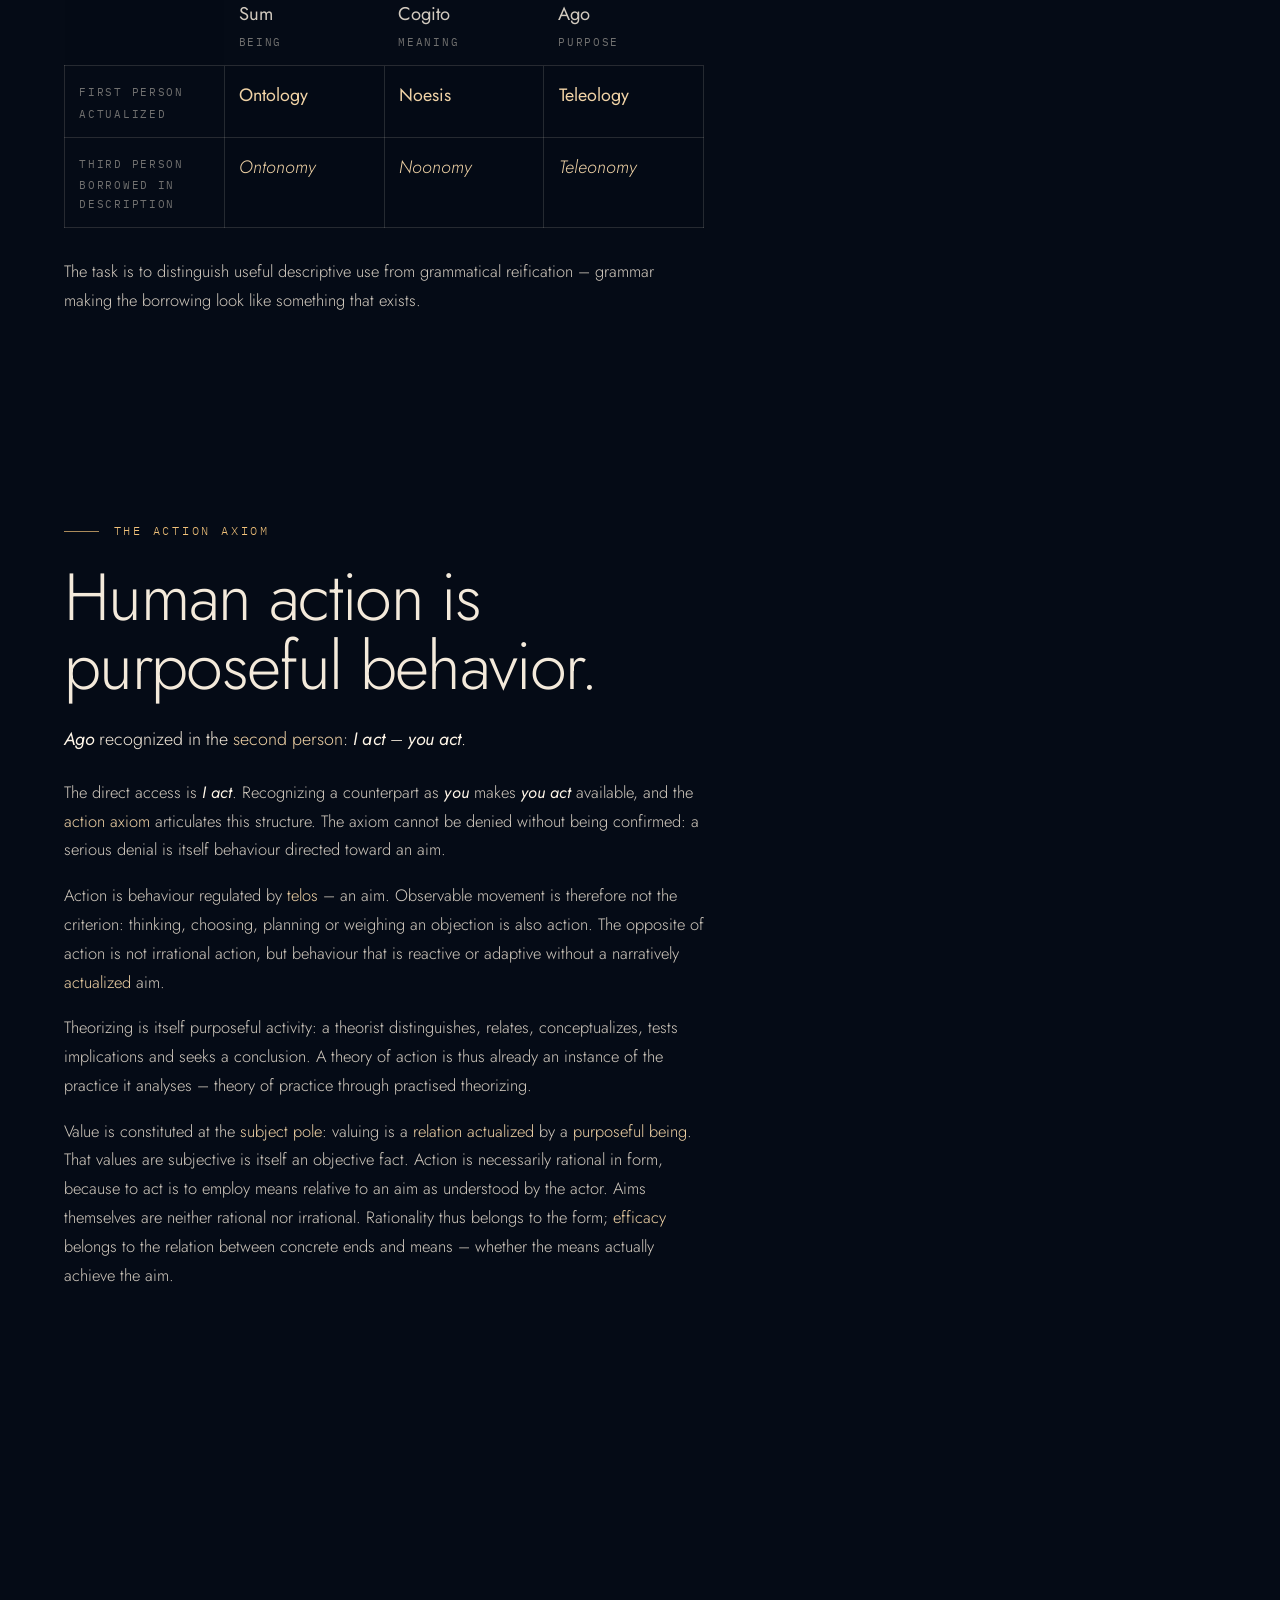
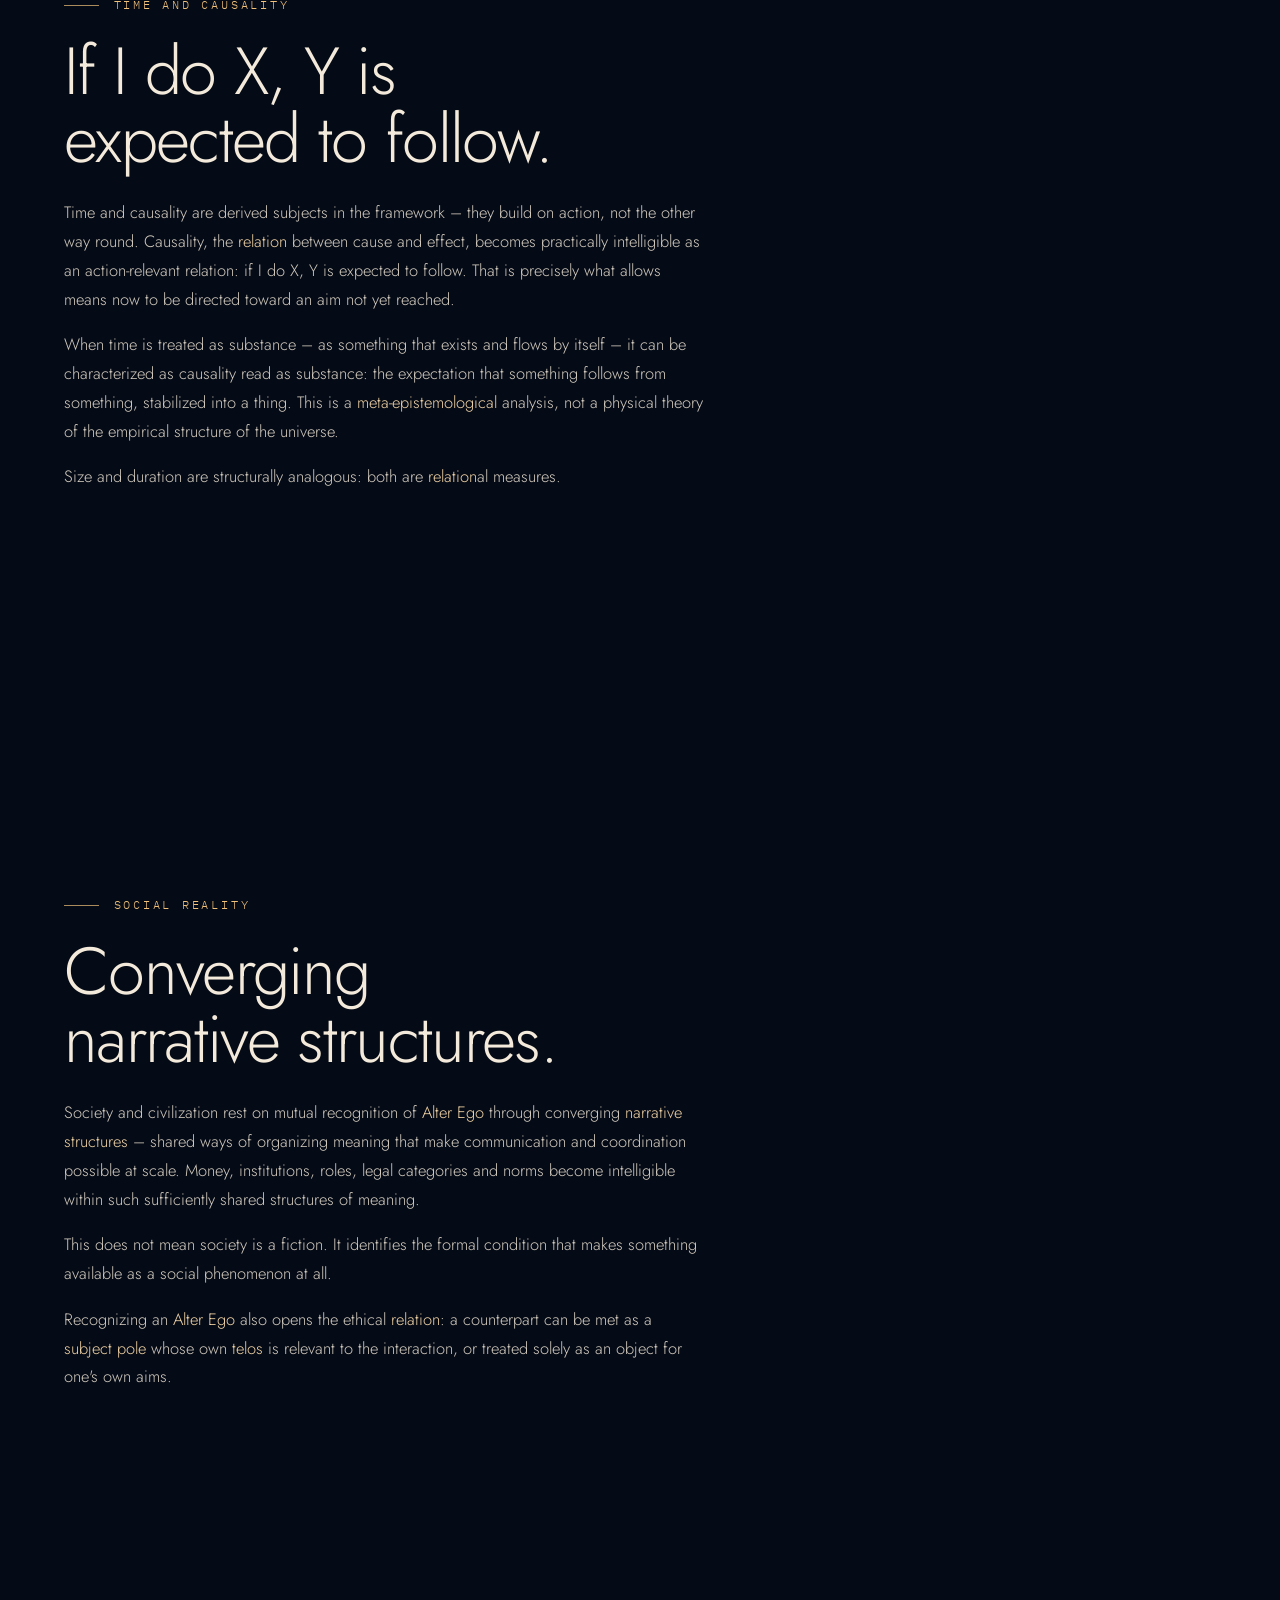
==== commit 7ddb2217: "Phones: chevrons on the level button show which way the level can move Co-Authored-By: Claude Opus 5" ====
--- a/public/index.html
+++ b/public/index.html
@@ -35,7 +35,7 @@
 <link href="https://fonts.googleapis.com" rel="preconnect"/>
 <link crossorigin="" href="https://fonts.gstatic.com" rel="preconnect"/>
 <link href="https://fonts.googleapis.com/css2?family=IBM+Plex+Mono:wght@400&amp;family=Jost:ital,wght@0,300;0,400;0,500;1,300;1,400&amp;display=swap" rel="stylesheet"/>
-<link href="styles.css?v=fad19aa18b" rel="stylesheet"/>
+<link href="styles.css?v=af2847854e" rel="stylesheet"/>
 <script>document.documentElement.className += " js"; try { var lv = localStorage.getItem("level"); if (lv === "1" || lv === "2" || lv === "3") document.documentElement.setAttribute("data-level", lv); } catch (e) {} setTimeout(function () { if (!window.fieldReady) document.documentElement.className = document.documentElement.className.replace(" js", ""); }, 4000);</script>
 <script data-domains="instituteofteleosophy.org,teleosofiskinstitutt.no" data-website-id="b97d4ee5-205d-4a35-af86-c001f4d36a56" defer="" src="https://cloud.umami.is/script.js"></script>
 </head>
--- a/public/styles.css
+++ b/public/styles.css
@@ -297,6 +297,9 @@
   html.js .level-toggle { display: inline-flex; align-items: center; justify-content: center; gap: 0.3rem; height: 2.1rem; padding: 0 0.3rem; background: none; border: 0; color: var(--cream-3); cursor: pointer; }
   .level-toggle .chev { display: block; }
   .level-toggle .chev-r { transform: scaleX(-1); }
+  /* the chevrons show which way the level can still move: o>  <o>  <o */
+  html[data-level="1"] .level-toggle .chev:not(.chev-r),
+  html[data-level="3"] .level-toggle .chev-r { visibility: hidden; }
   .level-toggle .knob { width: 9px; height: 9px; border-radius: 50%; background: var(--gold); border: 1.5px solid var(--deep); box-shadow: 0 0 0 1px var(--gold); transition: box-shadow 0.2s ease; }
   .level-wrap.open .level-toggle { color: var(--gold); }
   .level-wrap.open .level-toggle .knob { box-shadow: 0 0 0 1px var(--gold), 0 0 0 4px rgba(242, 194, 122, 0.22); }
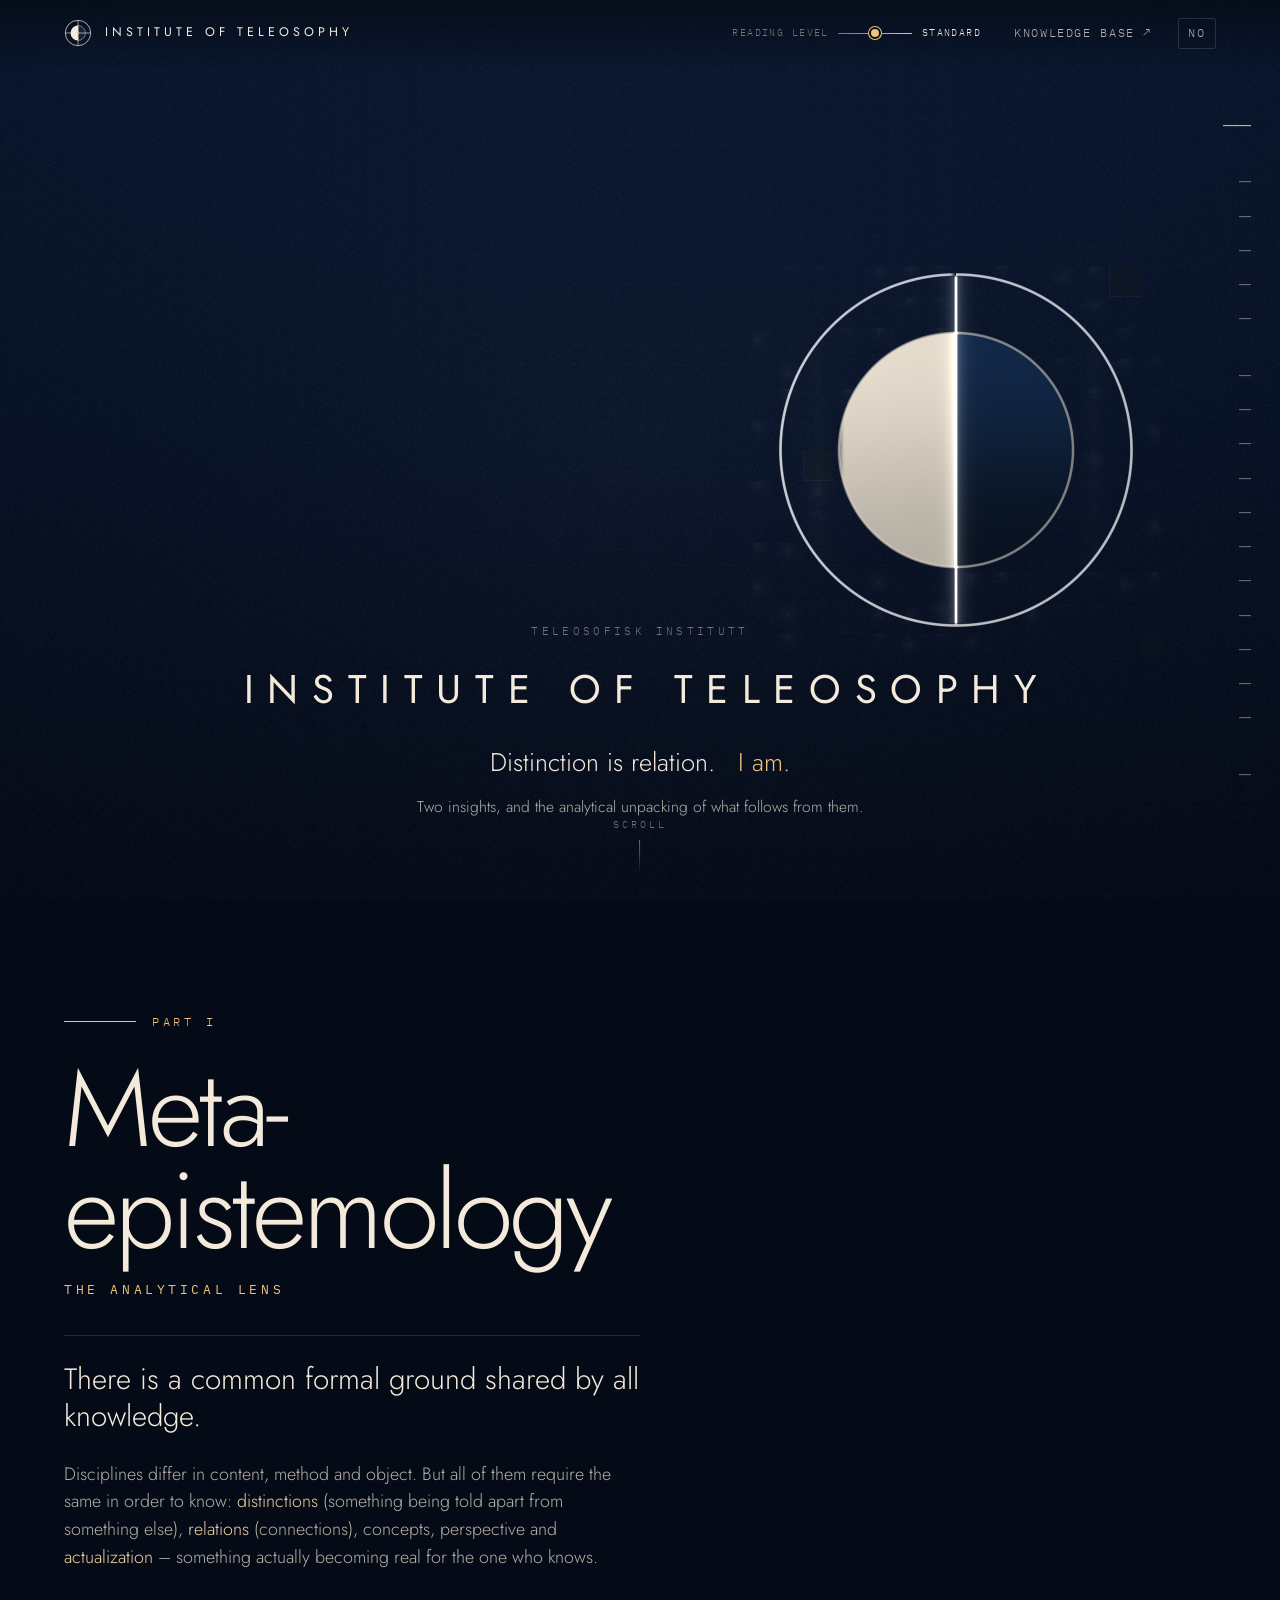
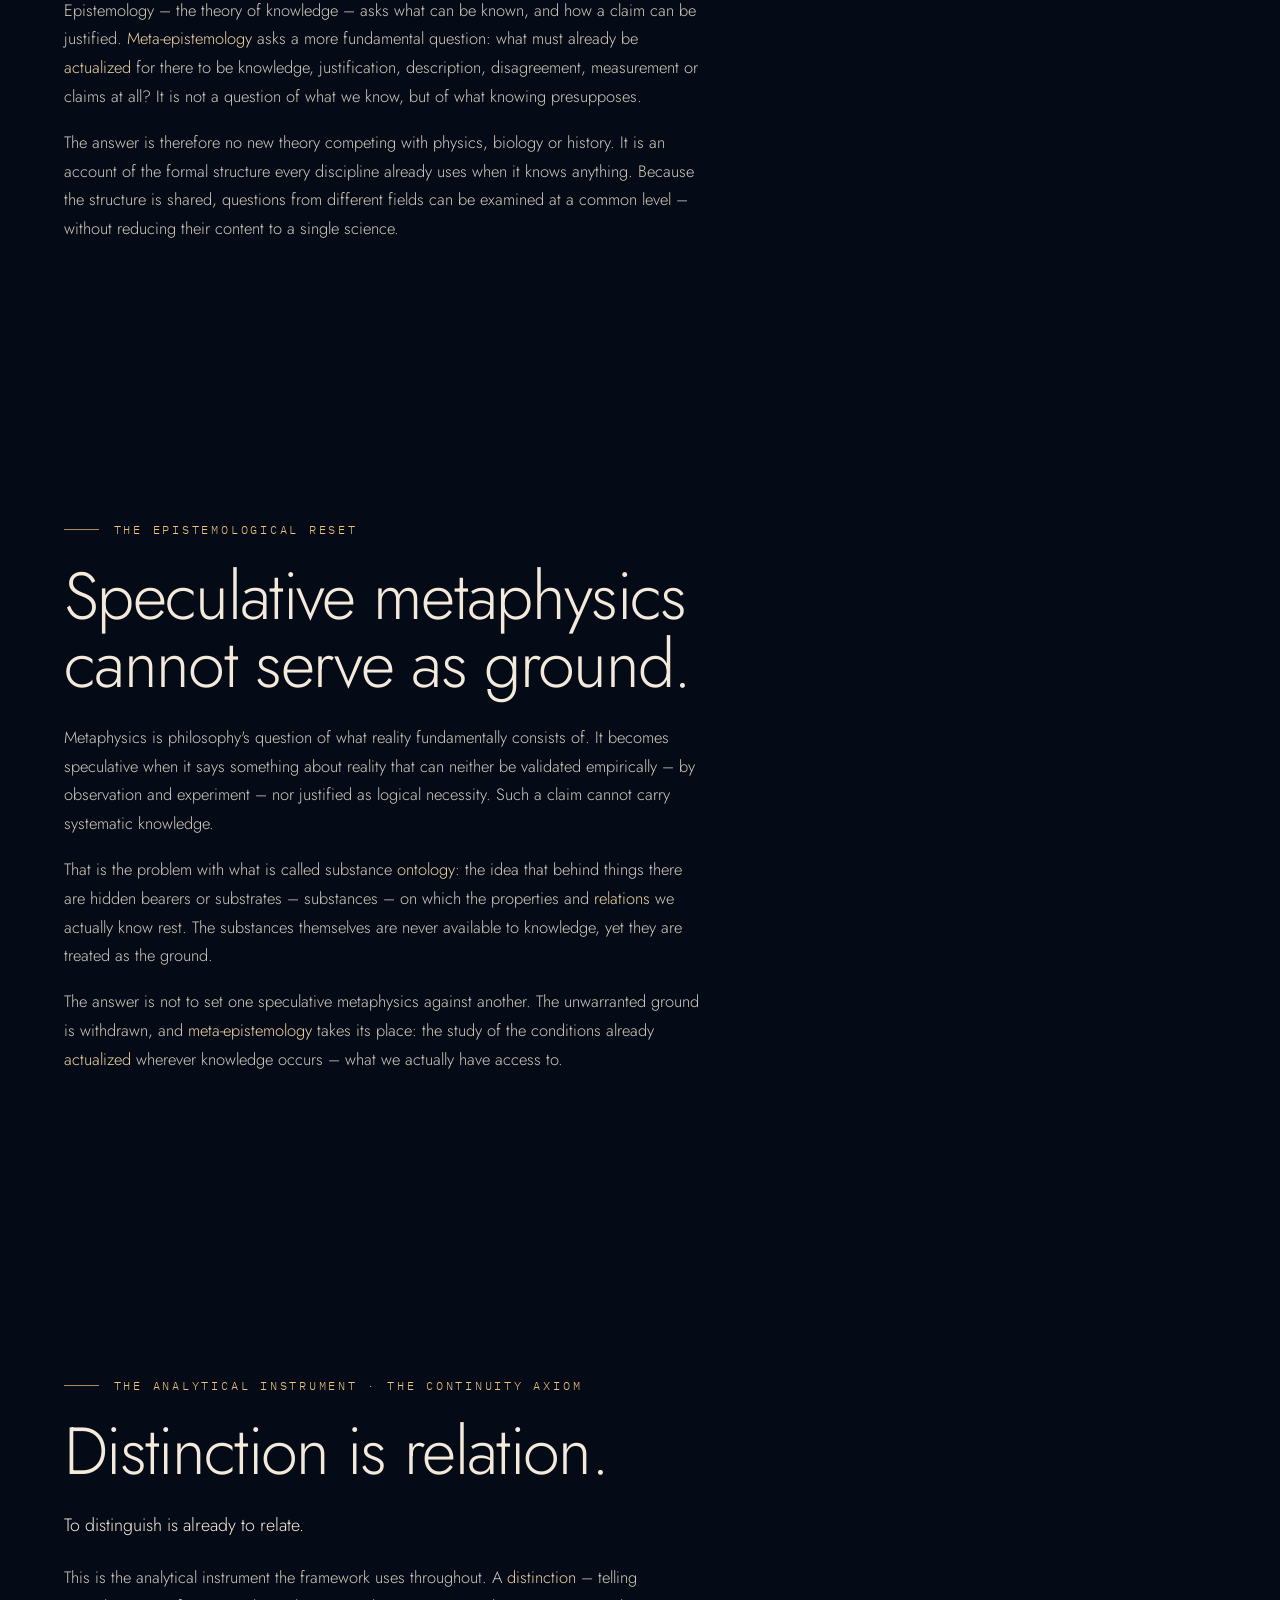
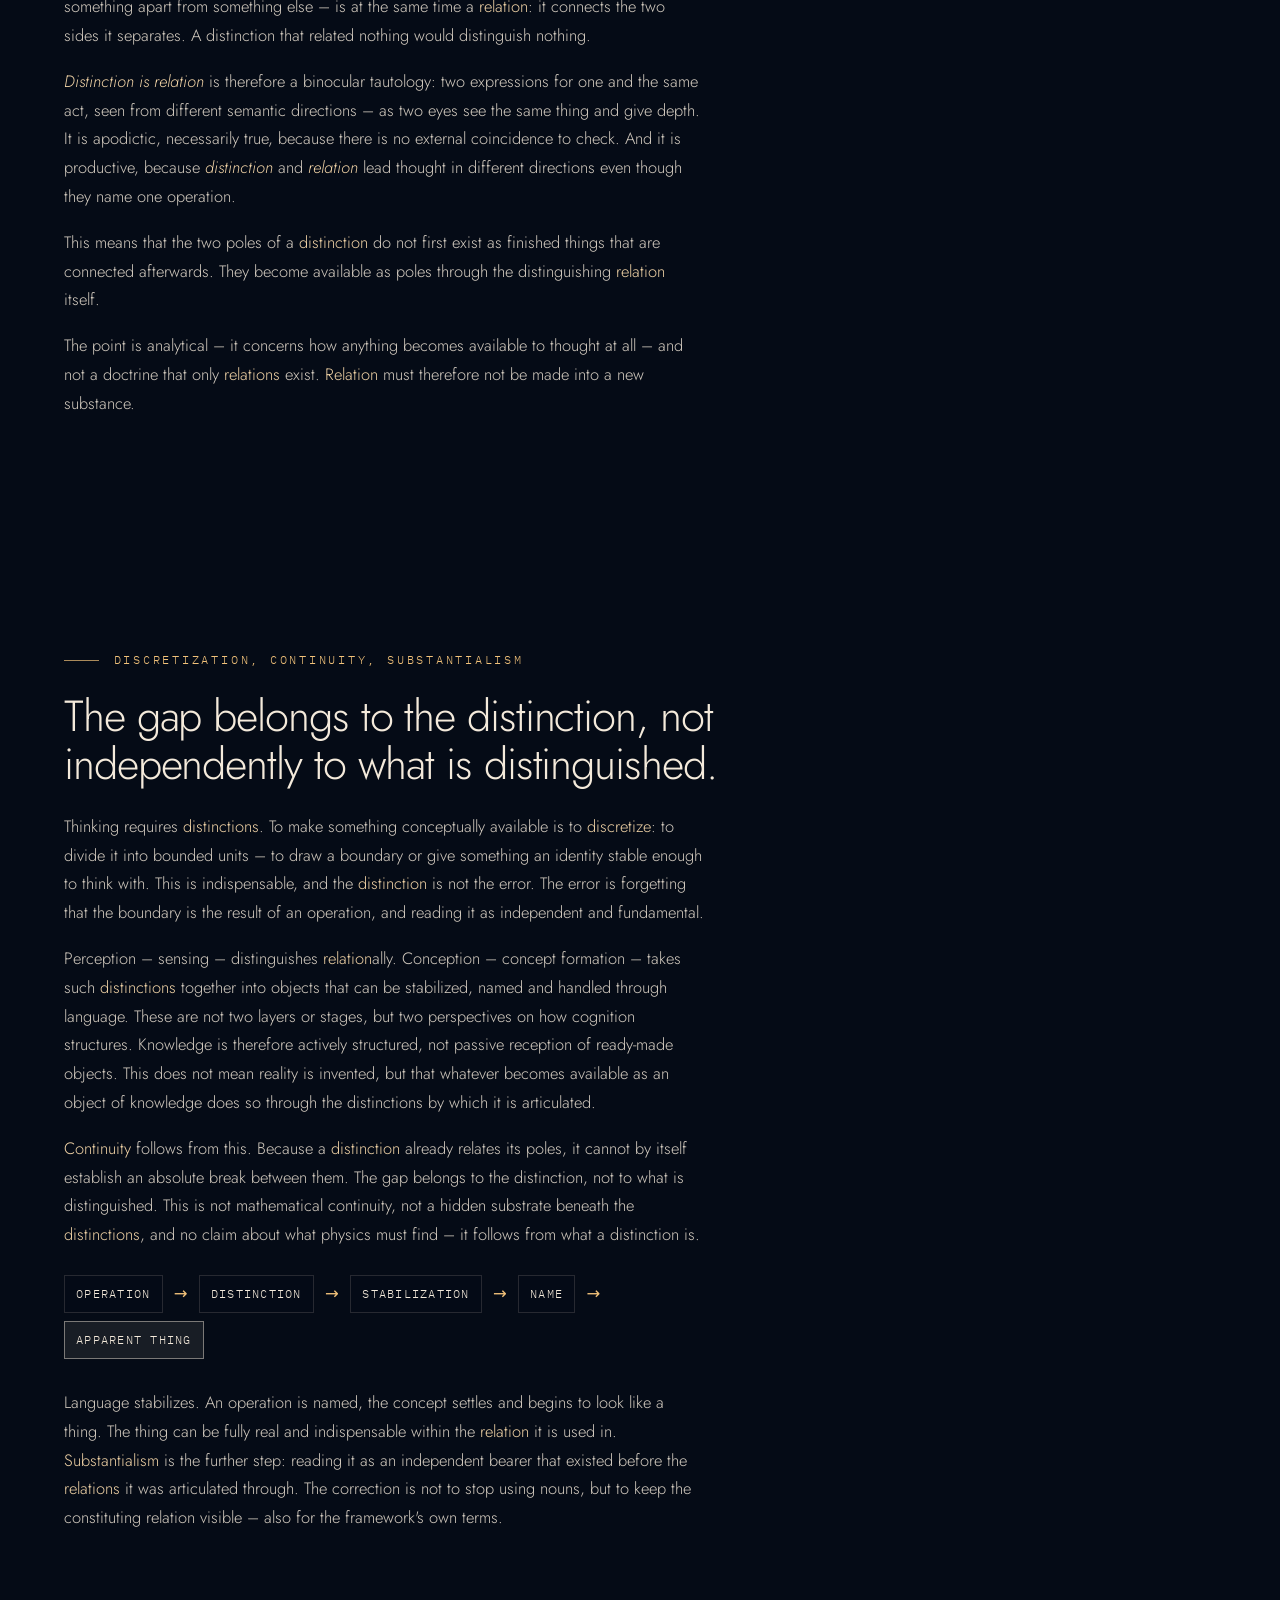
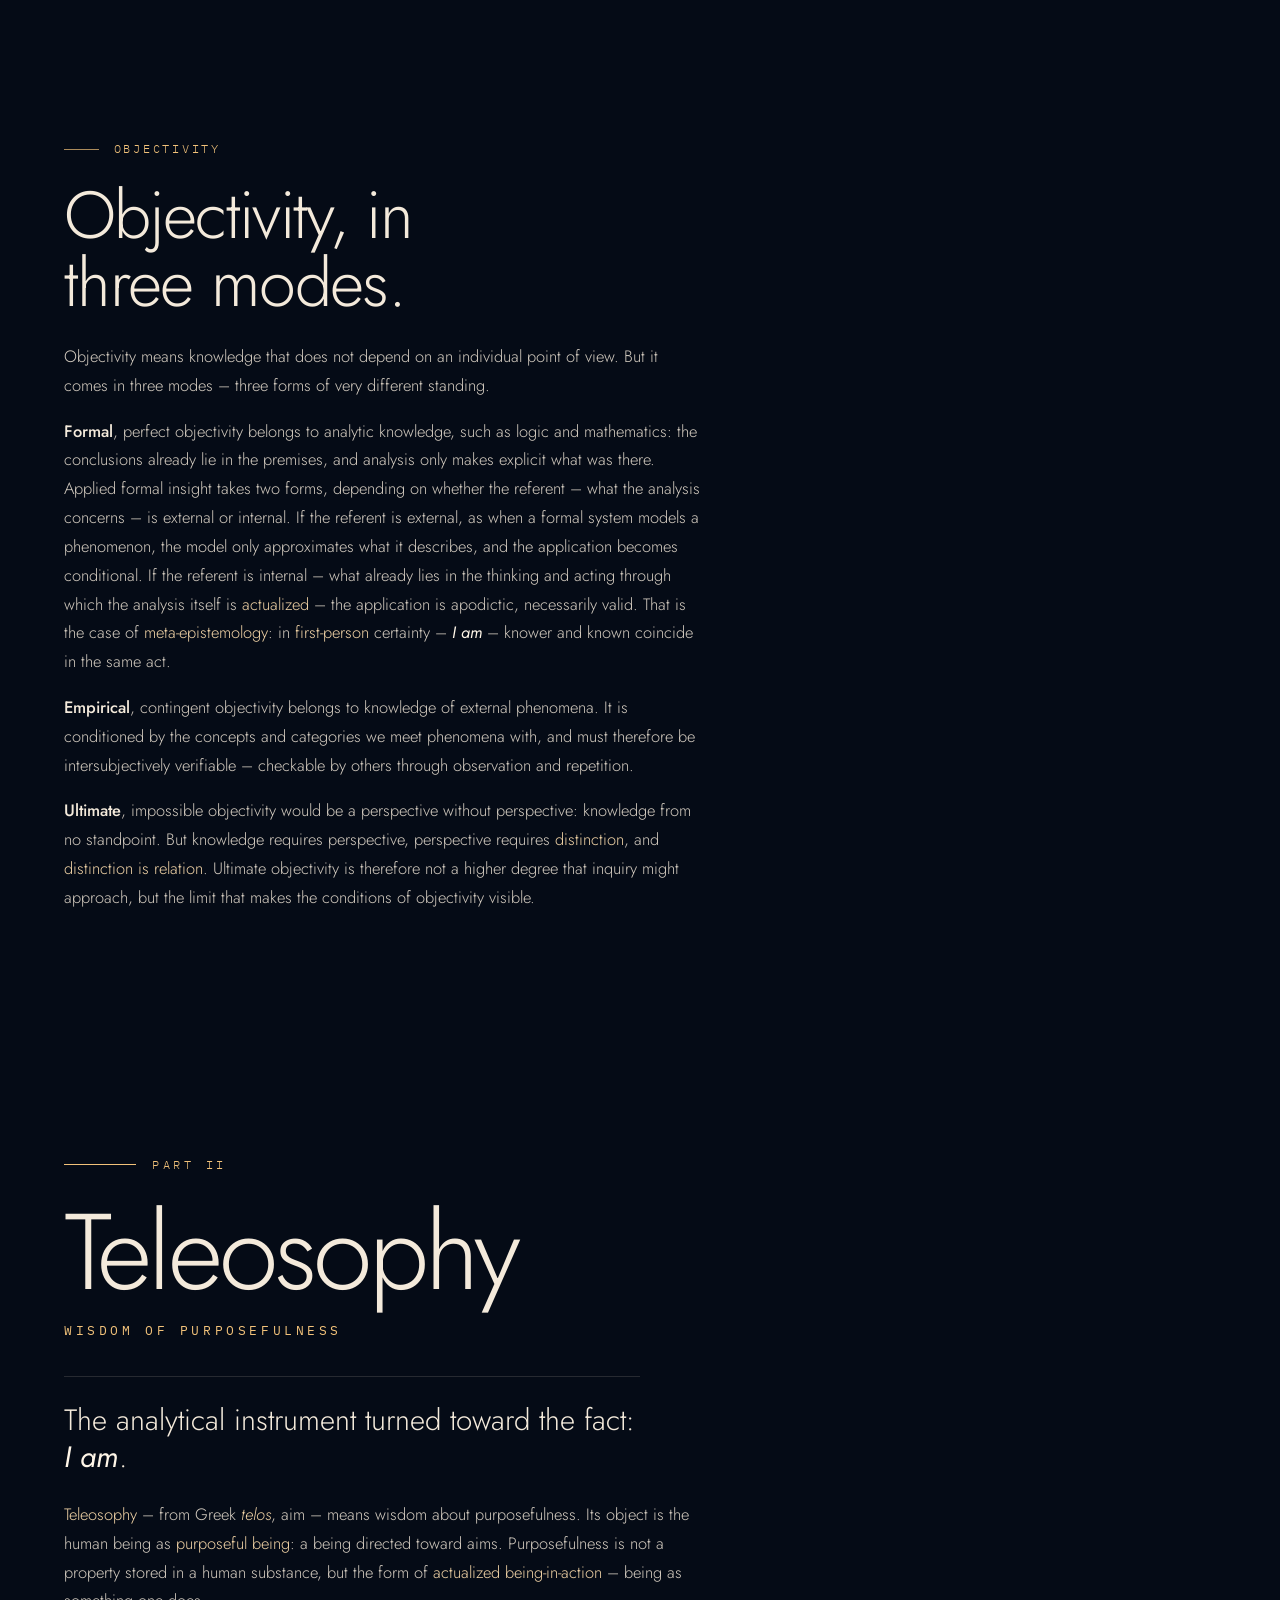
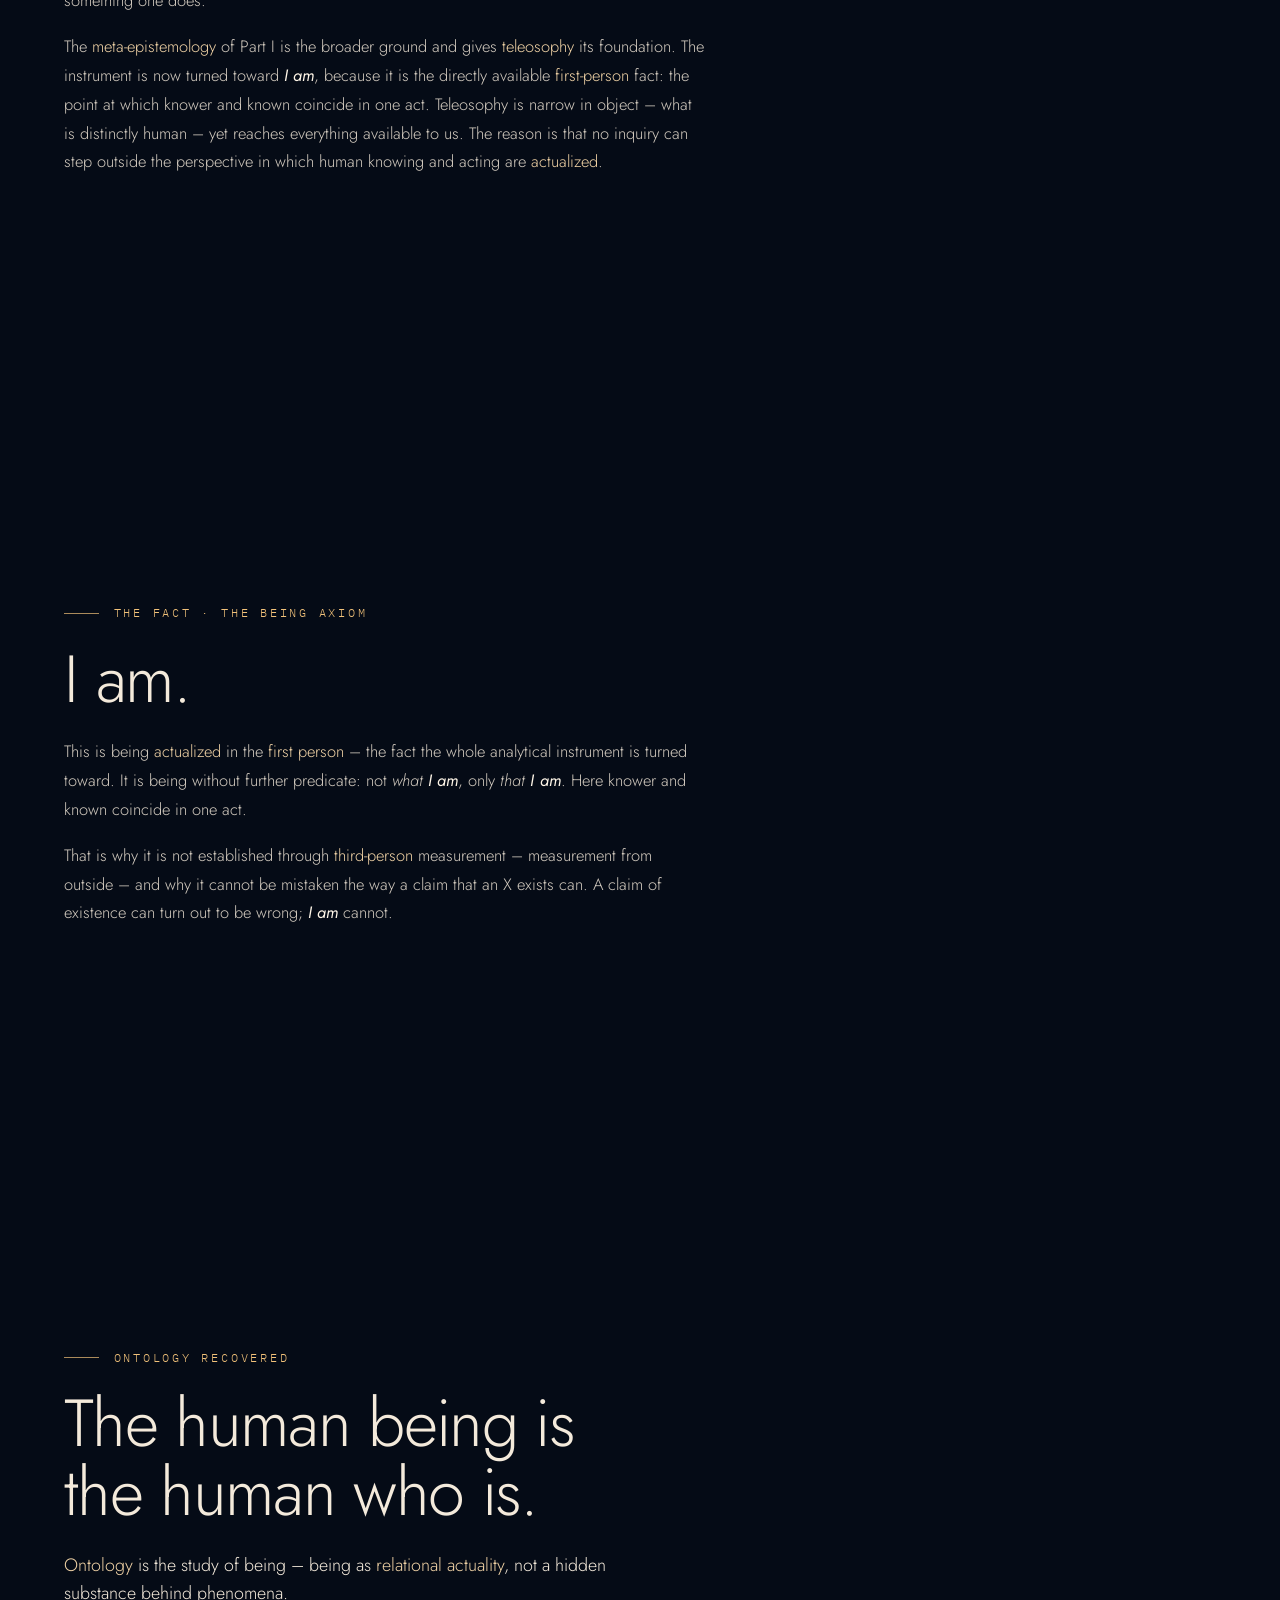
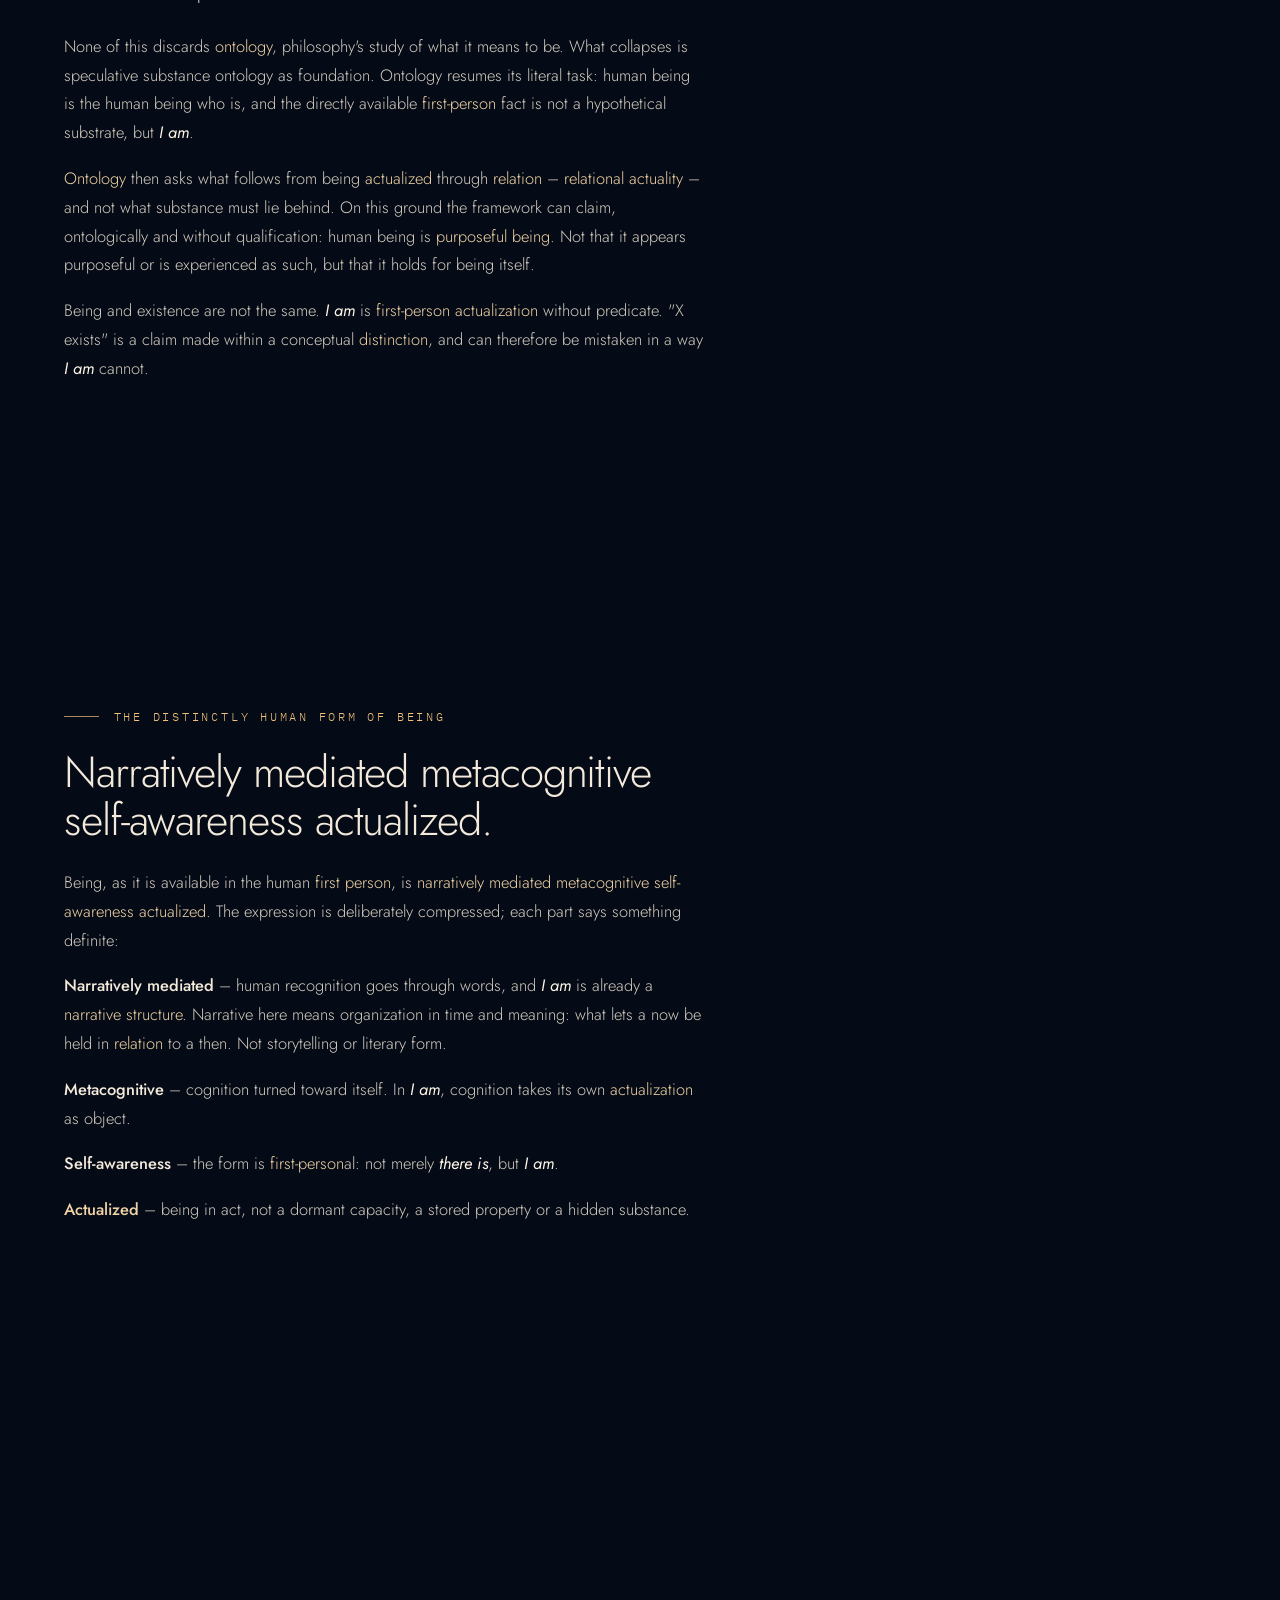
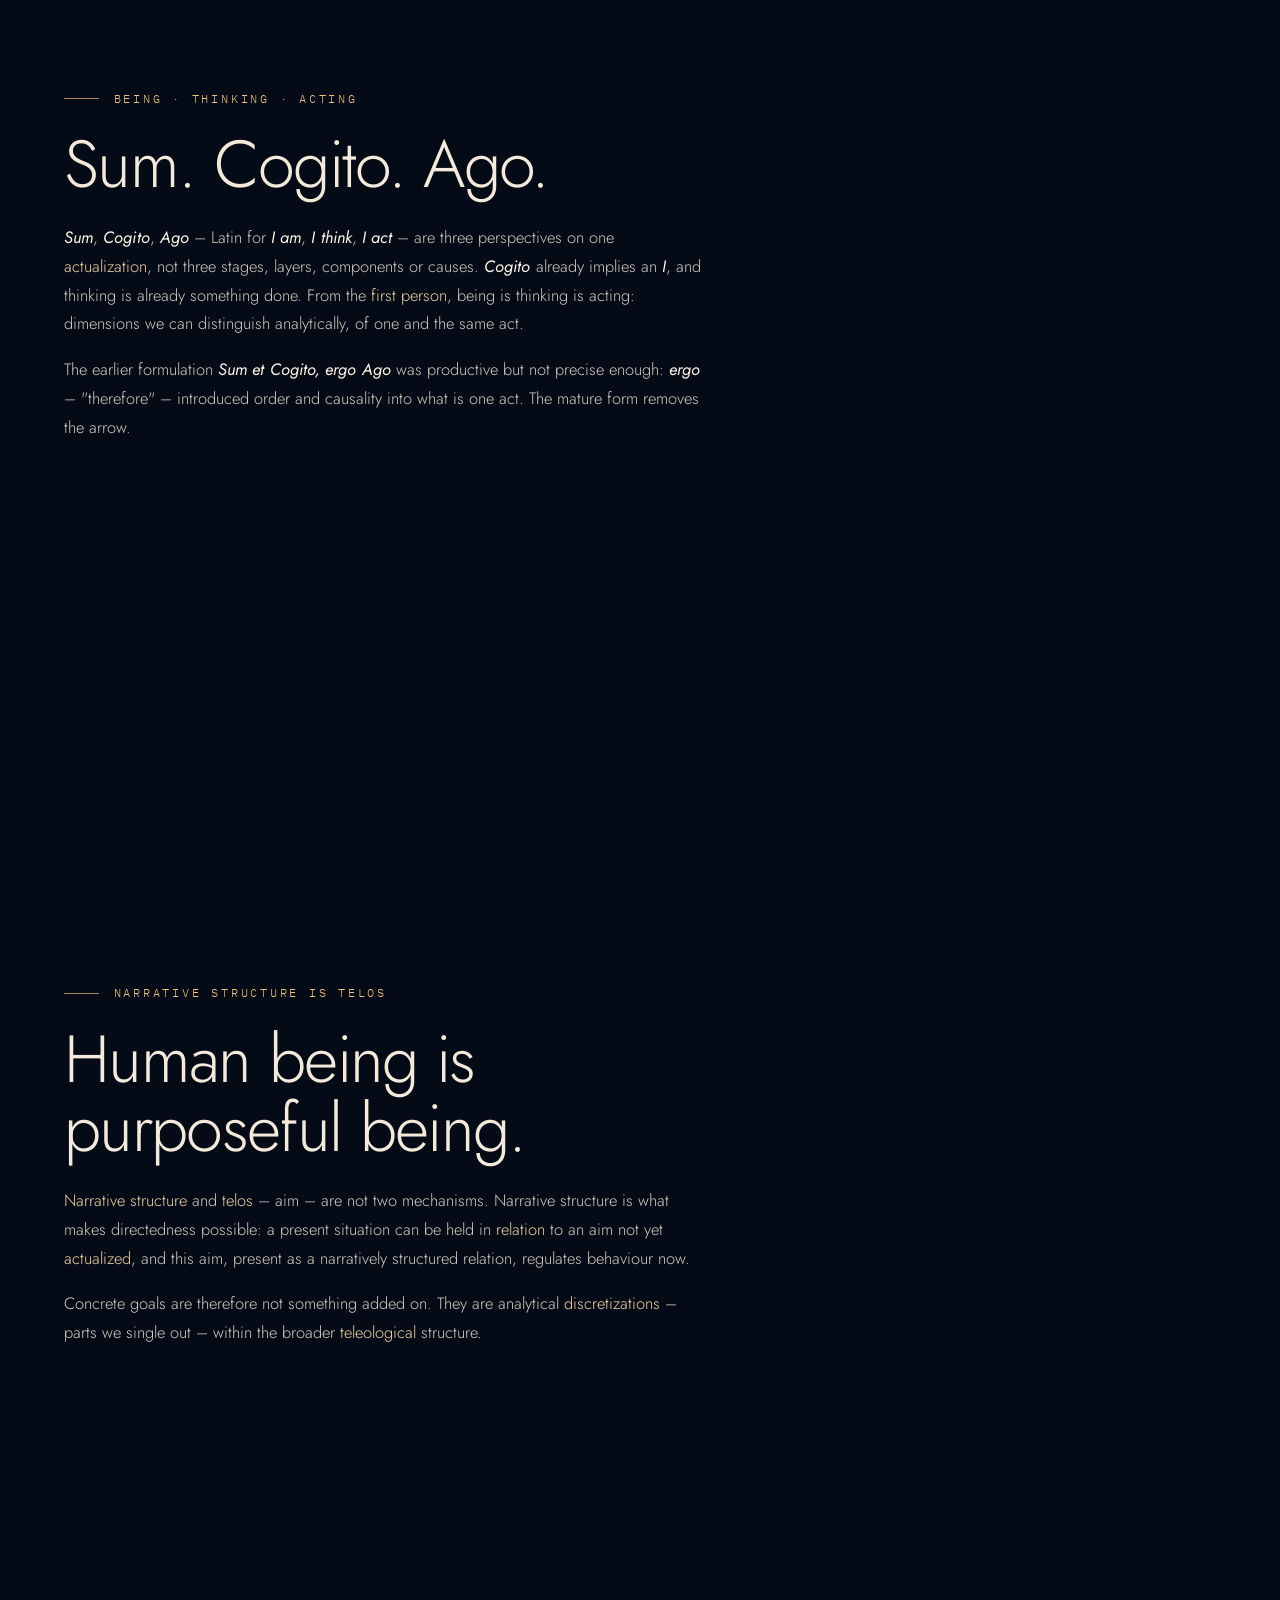
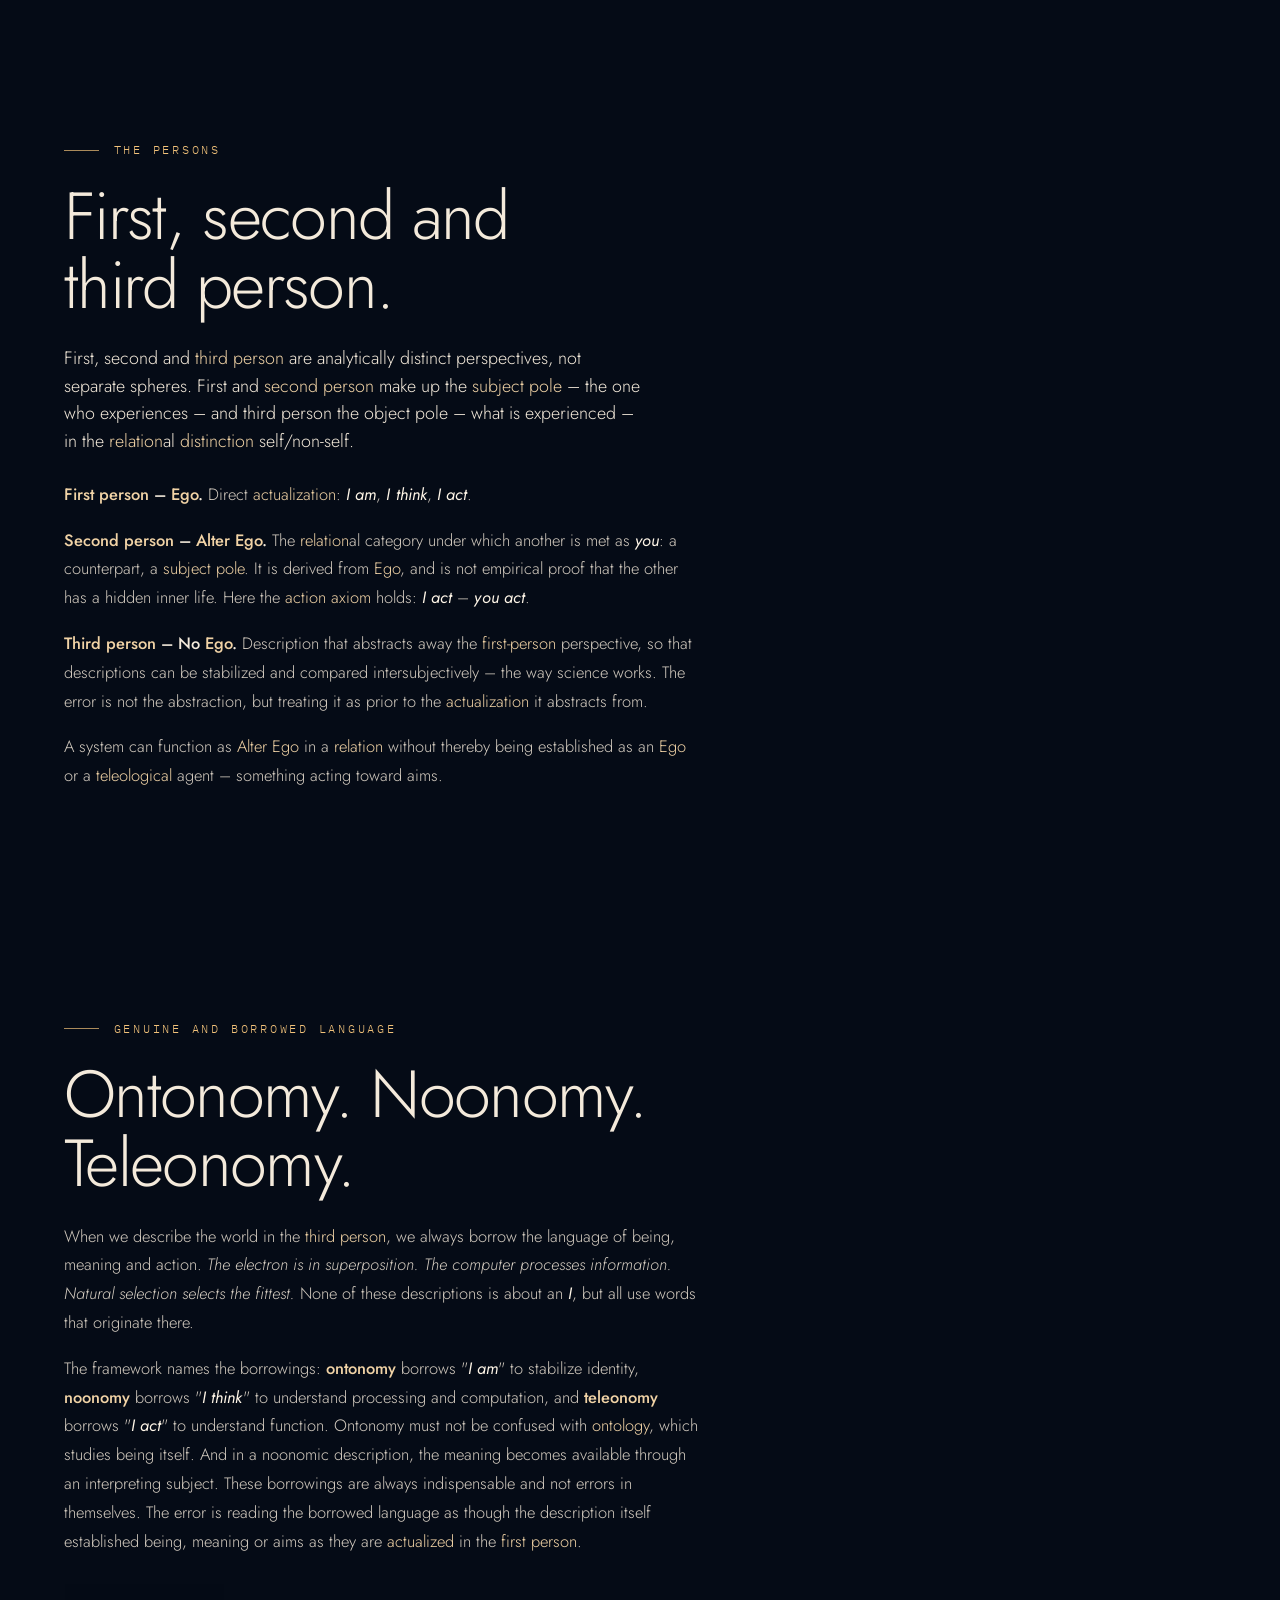
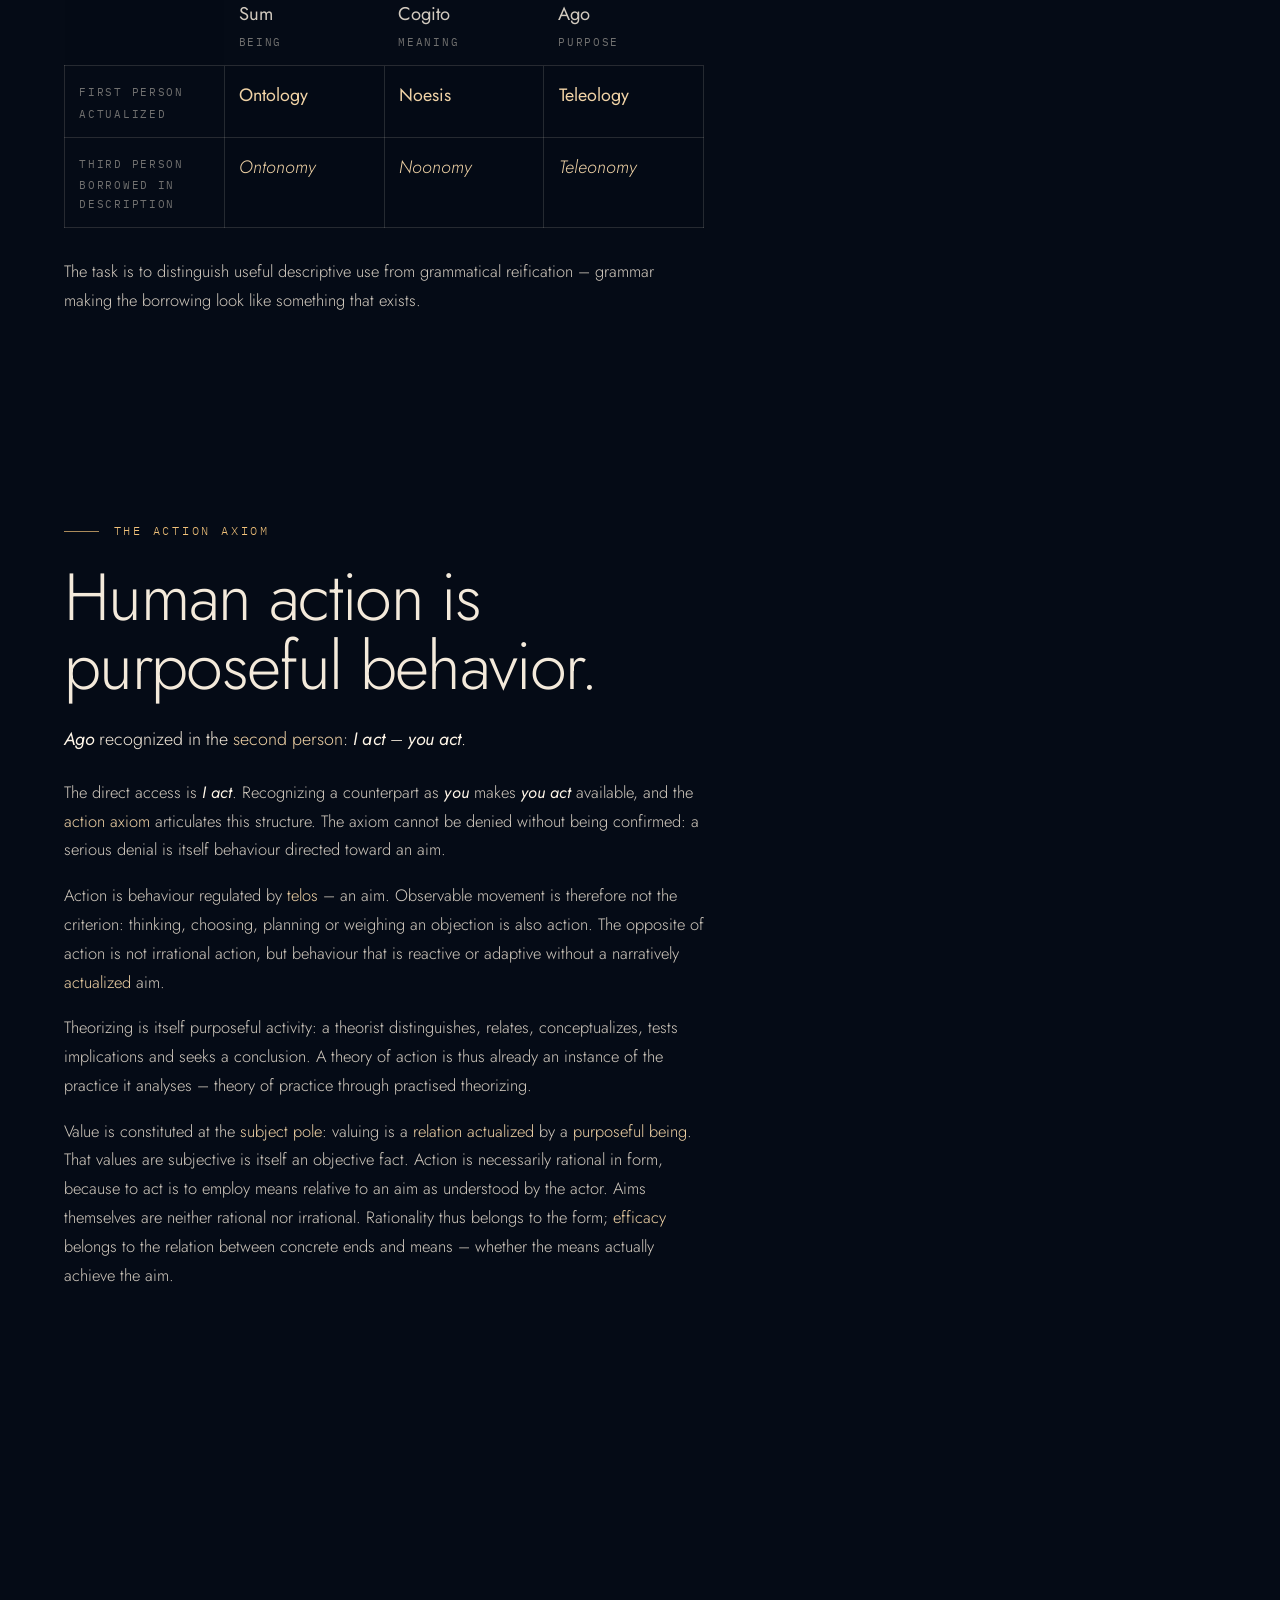
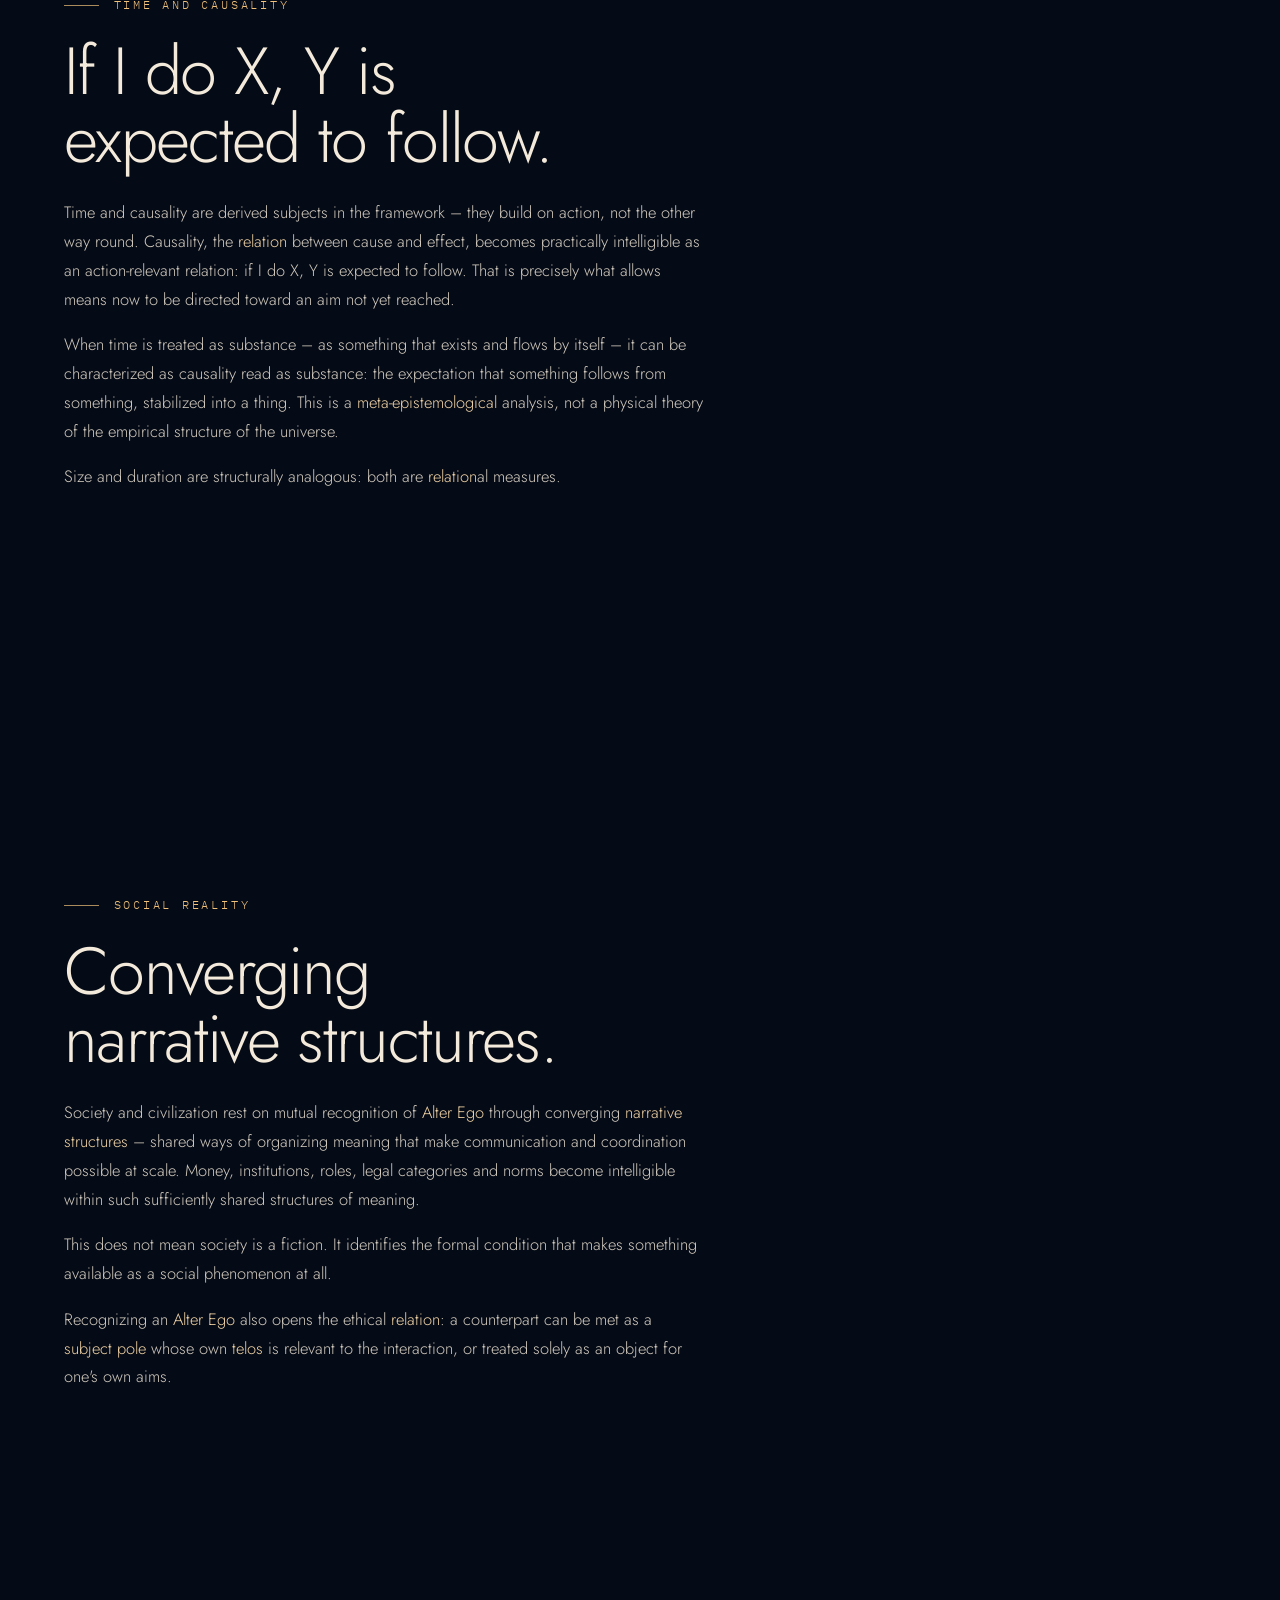
==== commit 03fa8fc5: "Meta-epistemology asks a more fundamental question, not one that comes 'before' (levels 1-2, NO/EN) " ====
--- a/public/index.html
+++ b/public/index.html
@@ -95,12 +95,12 @@
 <p class="chapter-statement hl">There is a common formal ground shared by all knowledge.</p>
 <p class="lead hl" data-lv="1">Physics, biology, history and every other field study different things with different methods. But in every field, knowing something requires the same: telling things apart, seeing how they connect, putting them into words, seeing them from a standpoint – and something actually becoming real for the one who knows.</p>
 <div class="body prose hl" data-lv="1">
-<p>Philosophy has its own field for questions about knowledge: the study of knowledge, or epistemology. It asks what we can know, and how we can justify what we claim. Here a question is asked that comes even earlier: what must already be made real for there to be any knowledge, justification, description, disagreement, measurement or claim at all? It is the question of the preconditions of knowledge. "Meta" here means what lies before – hence the name <span class="t">meta-epistemology</span>.</p>
+<p>Philosophy has its own field for questions about knowledge: the study of knowledge, or epistemology. It asks what we can know, and how we can justify what we claim. Here a more fundamental question is asked: what must already be made real for there to be any knowledge, justification, description, disagreement, measurement or claim at all? It is the question of the preconditions of knowledge – hence the name <span class="t">meta-epistemology</span>: the study of knowledge turned to the very ground of knowledge.</p>
 <p>The answer is not a new theory competing with physics, biology or history. It is a description of the form every field already uses when it knows anything. That is why questions from very different fields can be examined on the same ground, without turning everything into one field.</p>
 </div>
 <p class="lead hl" data-lv="2">Disciplines differ in content, method and object. But all of them require the same in order to know: <span class="t">distinctions</span> (something being told apart from something else), <span class="t">relations</span> (connections), concepts, perspective and <span class="t">actualization</span> – something actually becoming real for the one who knows.</p>
 <div class="body prose hl" data-lv="2">
-<p>Epistemology – the theory of knowledge – asks what can be known, and how a claim can be justified. <span class="t">Meta-epistemology</span> asks the question that comes before: what must already be <span class="t">actualized</span> for there to be knowledge, justification, description, disagreement, measurement or claims at all? It is not a question of what we know, but of what knowing presupposes.</p>
+<p>Epistemology – the theory of knowledge – asks what can be known, and how a claim can be justified. <span class="t">Meta-epistemology</span> asks a more fundamental question: what must already be <span class="t">actualized</span> for there to be knowledge, justification, description, disagreement, measurement or claims at all? It is not a question of what we know, but of what knowing presupposes.</p>
 <p>The answer is therefore no new theory competing with physics, biology or history. It is an account of the formal structure every discipline already uses when it knows anything. Because the structure is shared, questions from different fields can be examined at a common level – without reducing their content to a single science.</p>
 </div>
 <p class="lead hl" data-lv="3">Disciplines differ in content, method and object. They do not differ in whether knowing requires <span class="t">distinctions</span>, <span class="t">relations</span>, conceptual articulation, perspective and <span class="t">actualization</span>.</p>
